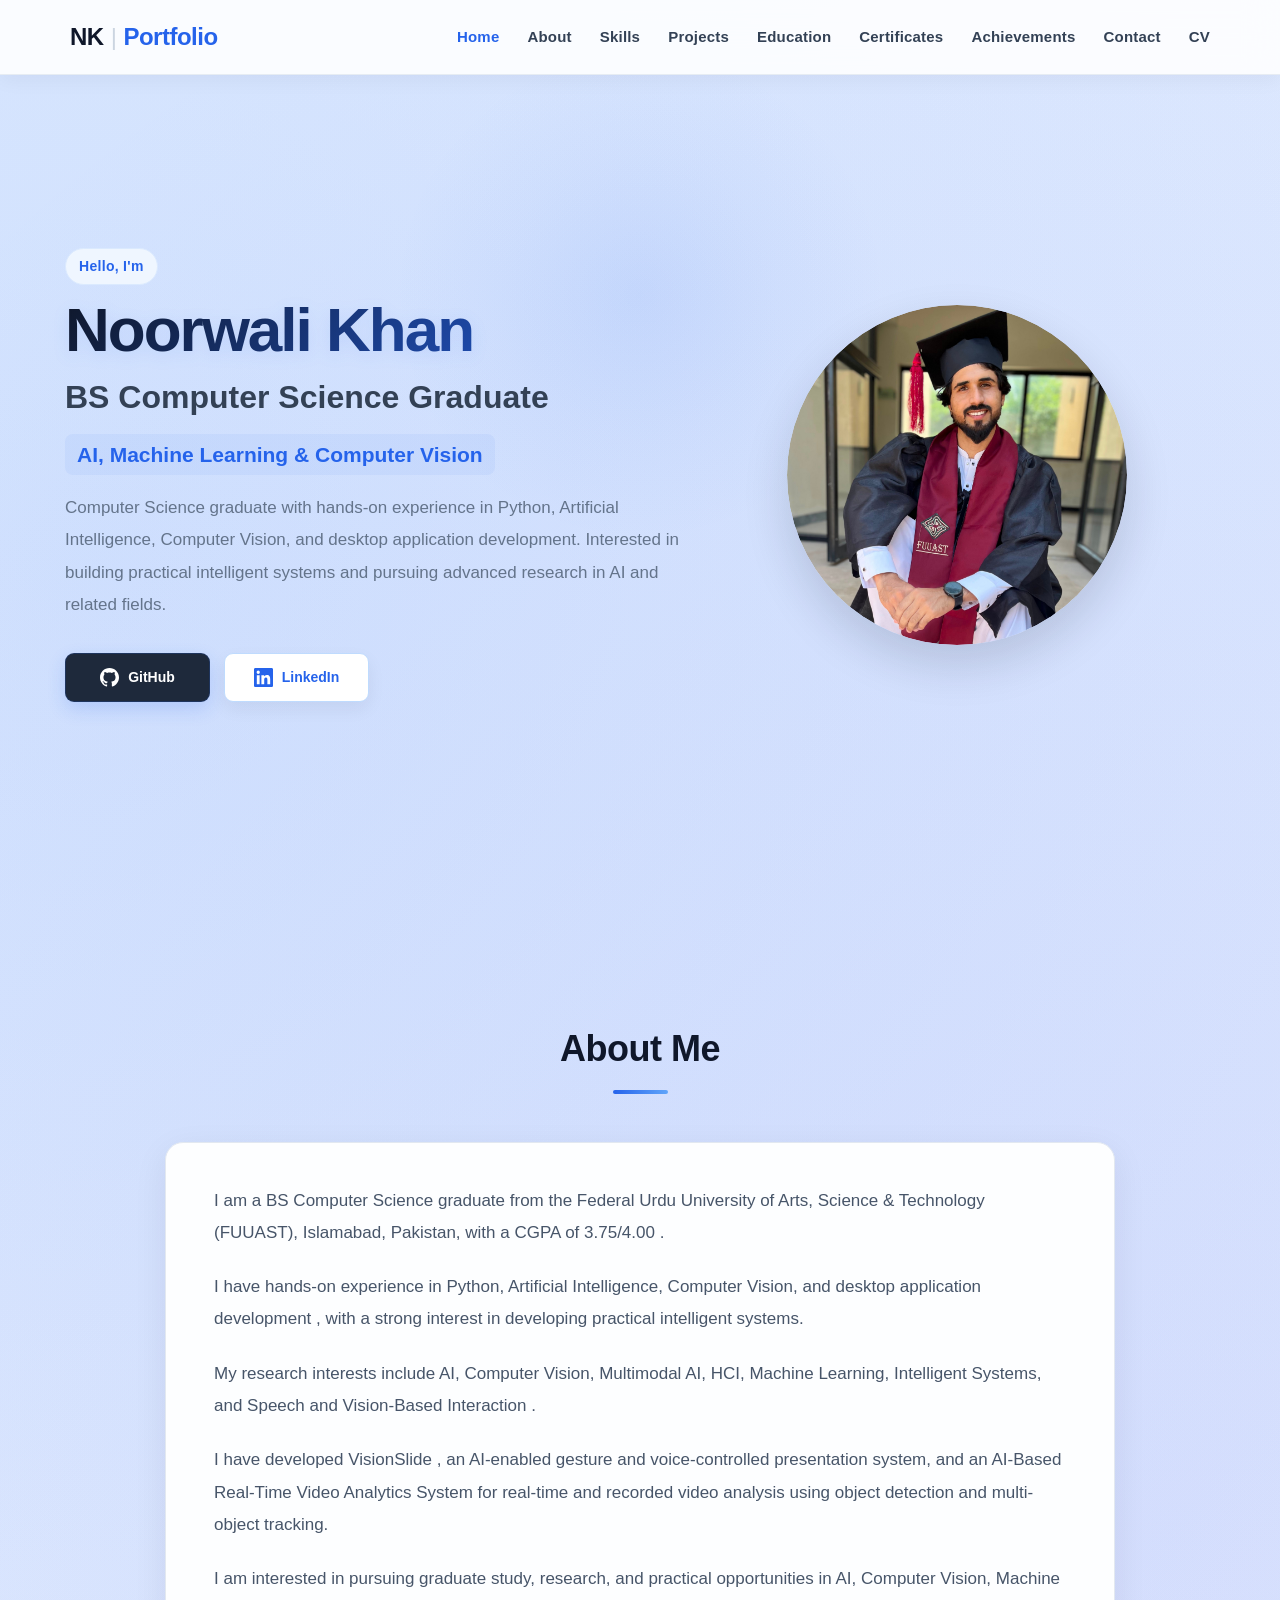
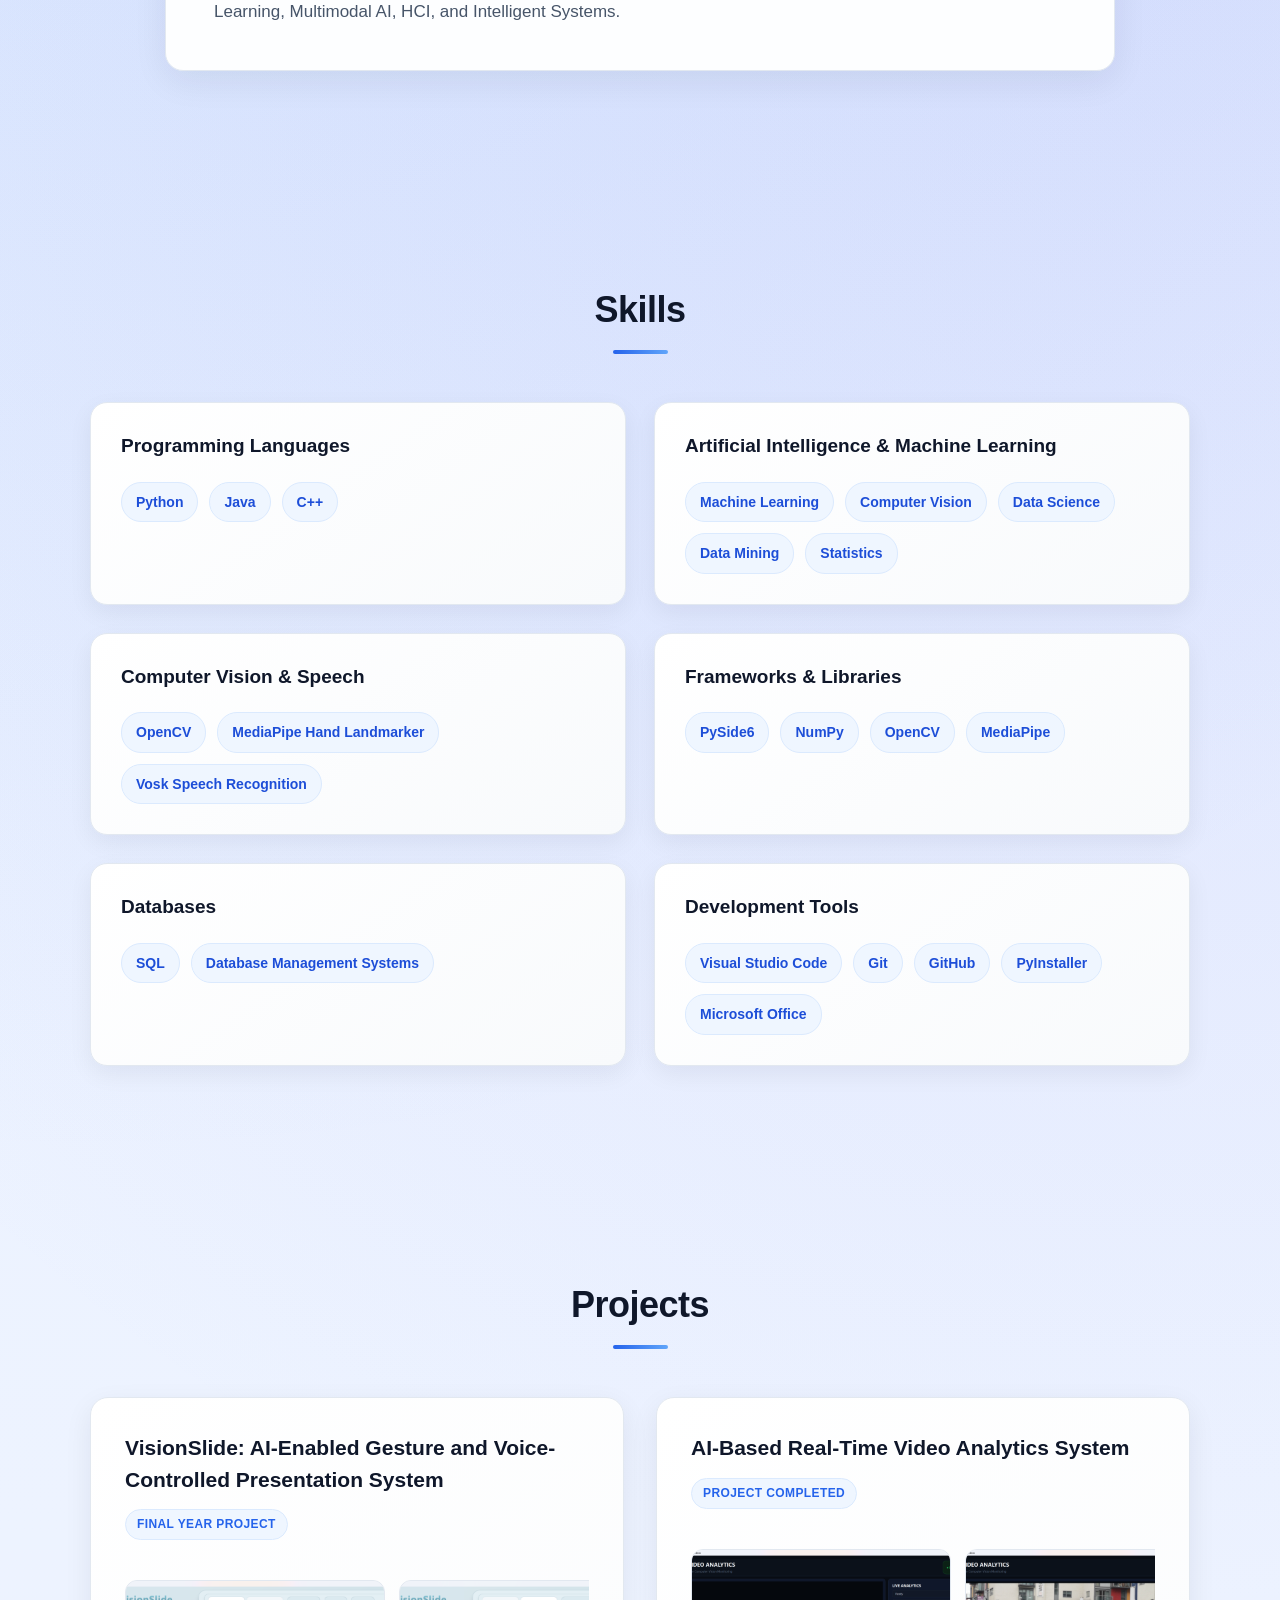
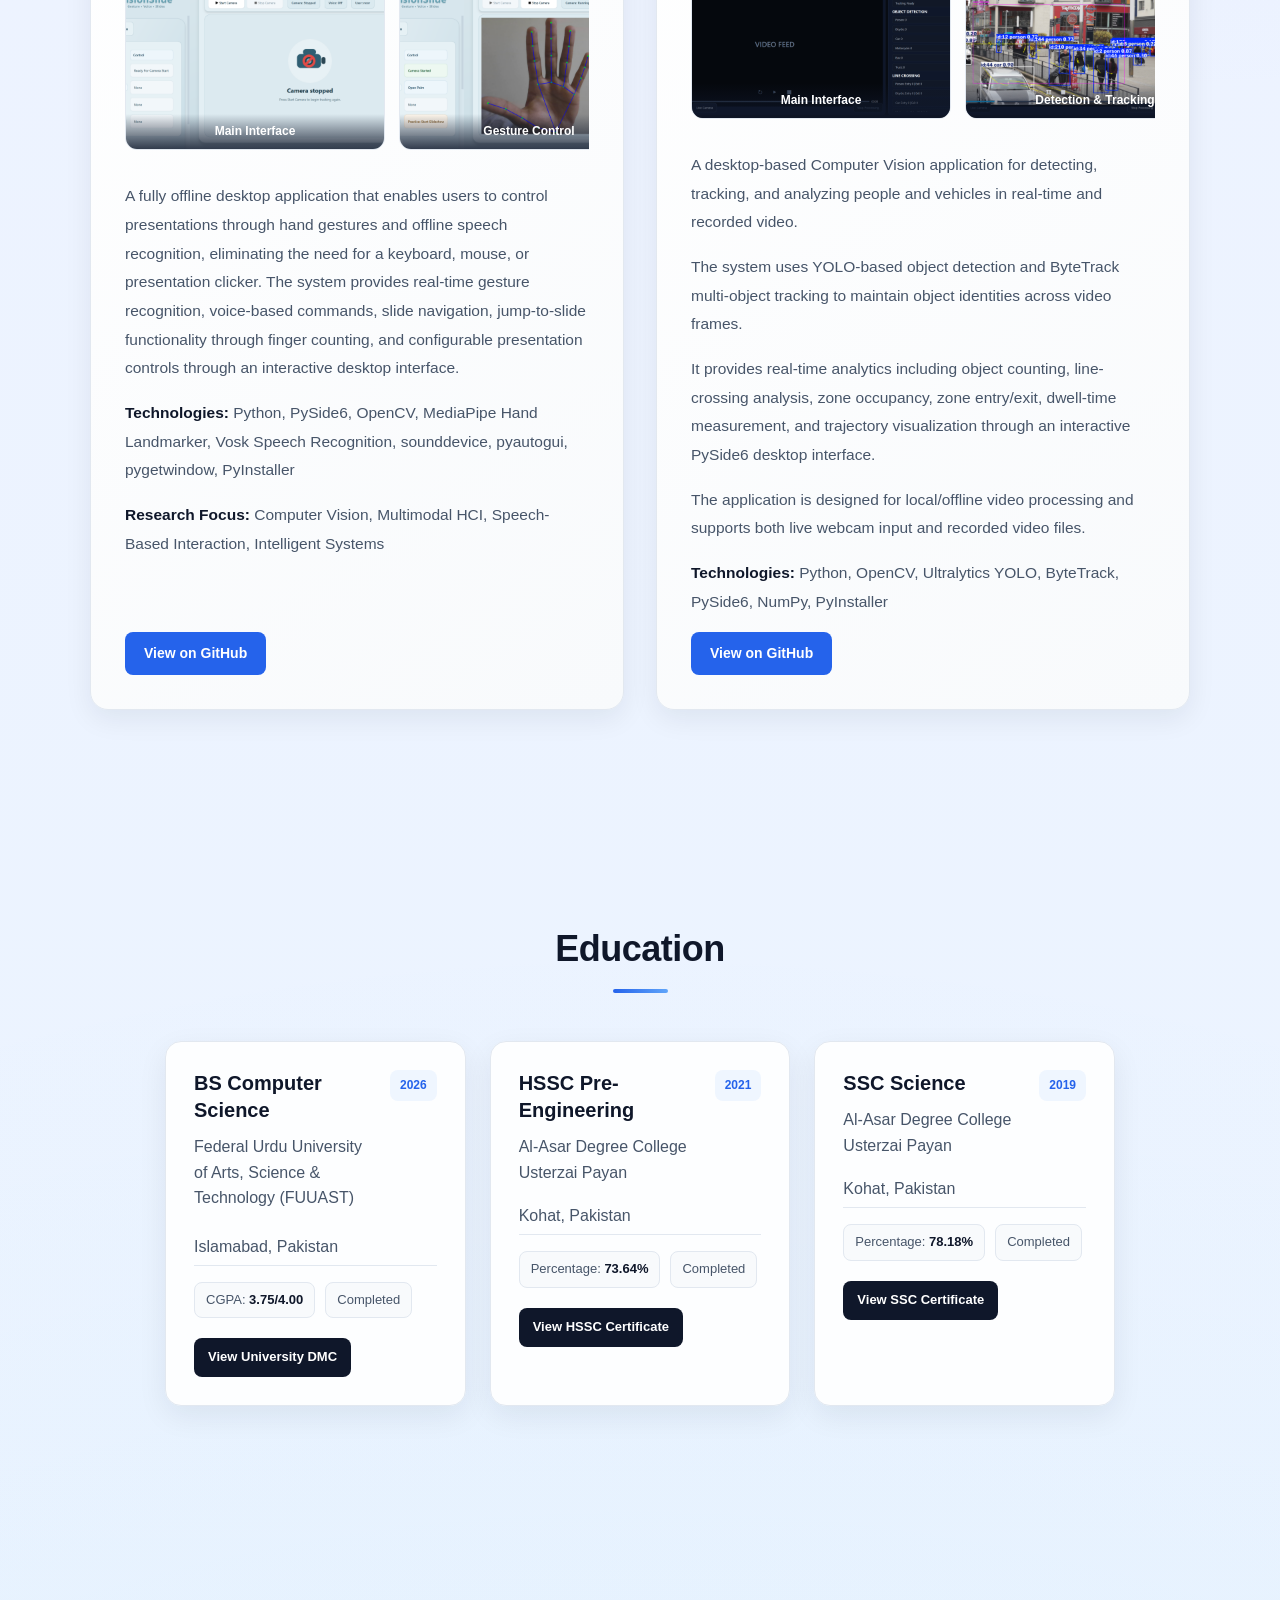
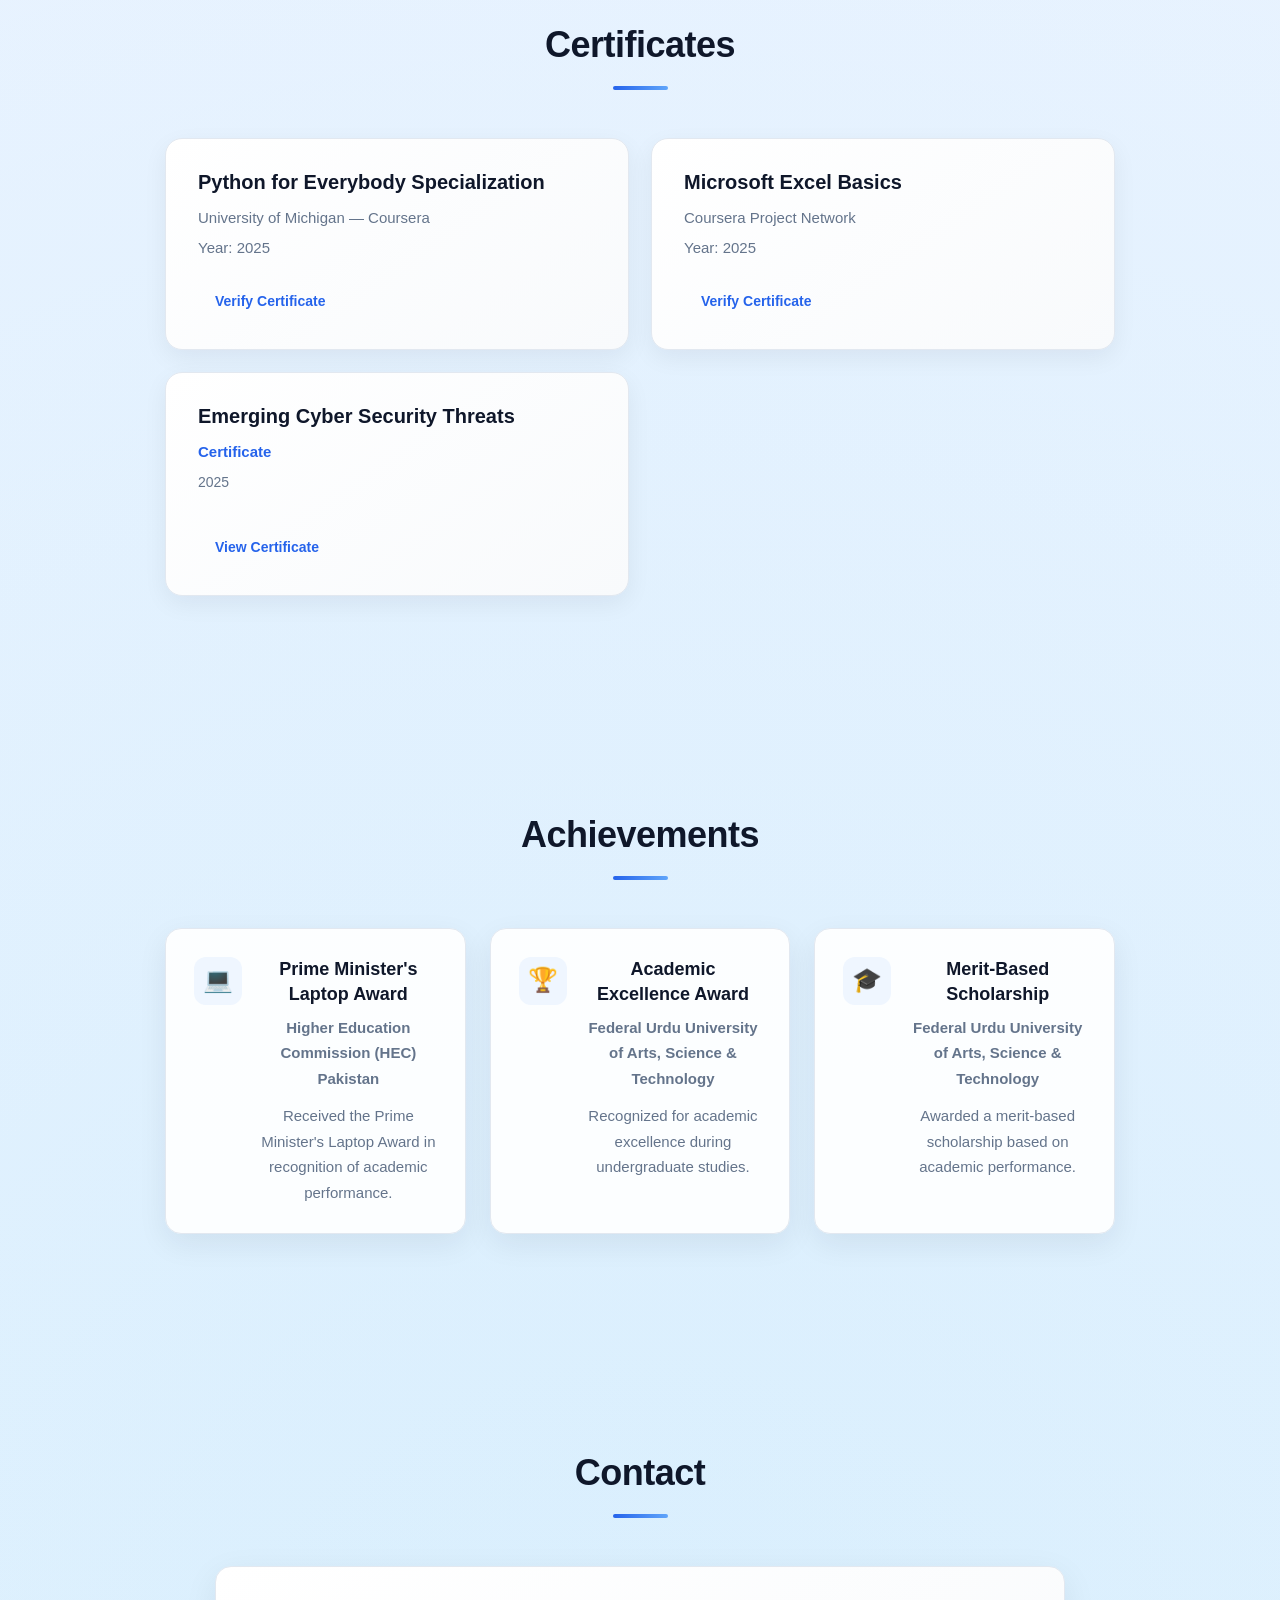
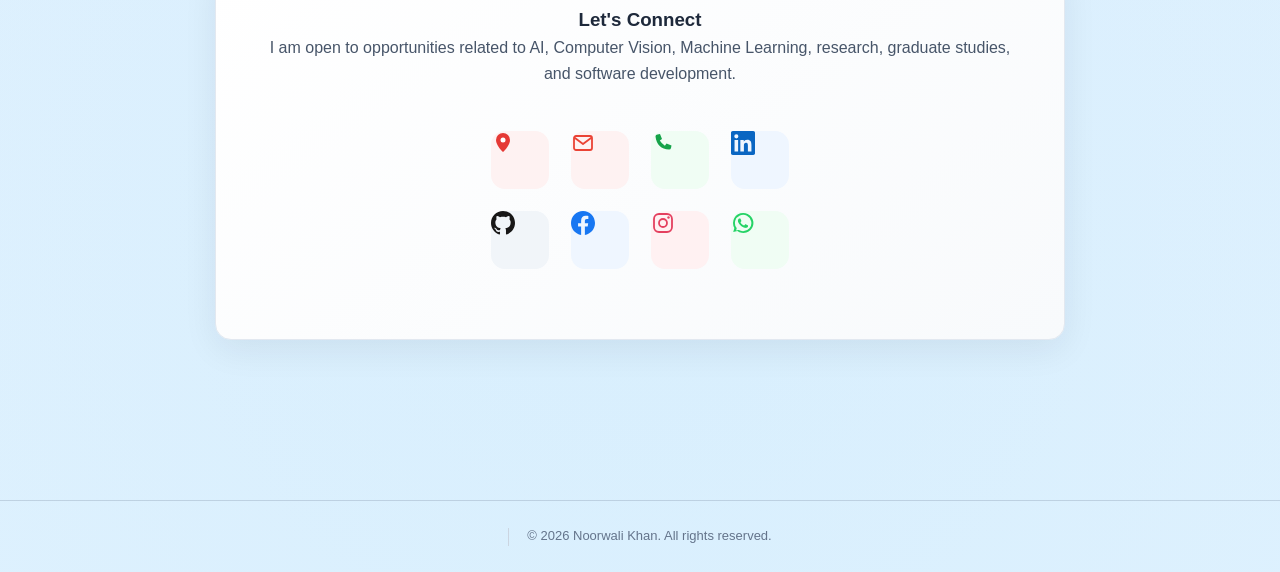
==== index.html @ 2b3cf096 "Initial portfolio website" ====
<!doctype html>

<html lang="en">

<head>

    <meta charset="UTF-8">


    <meta
        name="viewport"
        content="width=device-width, initial-scale=1.0"
    >


    <meta
        name="description"
        content="Noorwali Khan — BS Computer Science graduate specializing in Artificial Intelligence, Machine Learning, Computer Vision, Multimodal AI, and Intelligent Systems."
    >


    <meta
        name="author"
        content="Noorwali Khan"
    >


    <meta
        name="keywords"
        content="Noorwali Khan, Computer Science, Artificial Intelligence, Machine Learning, Computer Vision, Multimodal AI, Python, OpenCV, AI Portfolio"
    >


    <meta
        name="robots"
        content="index, follow"
    >


    <meta
        property="og:title"
        content="Noorwali Khan | AI, Machine Learning & Computer Vision"
    >


    <meta
        property="og:description"
        content="Personal portfolio of Noorwali Khan, BS Computer Science graduate specializing in AI, Machine Learning, Computer Vision, Multimodal AI, and Intelligent Systems."
    >


    <meta
        property="og:type"
        content="website"
    >


    <meta
        property="og:url"
        content="https://noor72353.github.io/portfolio/"
    >


    <meta
        property="og:site_name"
        content="Noorwali Khan Portfolio"
    >

    <meta
    property="og:image"
    content="https://noor72353.github.io/portfolio/assets/images/social-preview.png"
>

<meta
    property="og:image:width"
    content="1200"
>

<meta
    property="og:image:height"
    content="630"
>

<meta
    property="og:image:alt"
    content="Noorwali Khan — AI, Machine Learning & Computer Vision"
>

        <meta
        name="twitter:card"
        content="summary"
    >

    <meta
        name="twitter:title"
        content="Noorwali Khan | AI, Machine Learning & Computer Vision"
    >

    <meta
        name="twitter:description"
        content="Personal portfolio of Noorwali Khan, BS Computer Science graduate specializing in AI, Machine Learning, Computer Vision, Multimodal AI, and Intelligent Systems."
    >


        <title>
        NK | Portfolio
</title>


<link
    rel="icon"
    type="image/png"
    href="http://127.0.0.1:5500/assets/images/favicon.png"
>


    <link
        rel="stylesheet"
        href="style.css"
    >

</head>


<body>


    <!-- =====================================================
         LOADING SCREEN
         ===================================================== -->

    <div
        id="pageLoader"
        class="page-loader"
    >

        <div class="loader-content">

            <div class="loader-spinner"></div>

            <p>
                Loading Portfolio...
            </p>

        </div>

    </div>



    <!-- =====================================================
         HEADER / NAVIGATION
         ===================================================== -->

    <header>

        <nav>


           <a href="#home" class="logo">
    <span class="logo-initials">NK</span>
    <span class="logo-divider">|</span>
    <span class="logo-label">Portfolio</span>
</a>


            <button
                class="menu-toggle"
                aria-label="Open navigation menu"
                aria-expanded="false"
            >
                ☰
            </button>


            <ul class="nav-links">


                <li>

                    <a href="#home">
                        Home
                    </a>

                </li>


                <li>

                    <a href="#about">
                        About
                    </a>

                </li>


                <li>

                    <a href="#skills">
                        Skills
                    </a>

                </li>


                <li>

                    <a href="#projects">
                        Projects
                    </a>

                </li>


                <li>

                    <a href="#education">
                        Education
                    </a>

                </li>


                <li>

                    <a href="#certificates">
                        Certificates
                    </a>

                </li>


                <li>

                    <a href="#achievements">
                        Achievements
                    </a>

                </li>


                <li>

                    <a href="#contact">
                        Contact
                    </a>

                </li>


                <li>

                    <a
                        href="assets/documents/Noorwali_Khan_CV.pdf"
                        target="_blank"
                        rel="noopener noreferrer"
                    >
                        CV
                    </a>

                </li>


            </ul>


        </nav>

    </header>



    <!-- =====================================================
         MAIN CONTENT
         ===================================================== -->

    <main>


        <!-- =================================================
             HOME / HERO SECTION
             ================================================= -->

        <section id="home">


            <div class="hero-content">


                <div class="hero-text">


                    <p class="hero-greeting">
                        Hello, I'm
                    </p>


                    <h1>
                        Noorwali Khan
                    </h1>


                    <h2>
                        BS Computer Science Graduate
                    </h2>


                    <p class="hero-focus">
                        AI, Machine Learning & Computer Vision
                    </p>


                    <p class="hero-description">
                        Computer Science graduate with hands-on experience
                        in Python, Artificial Intelligence, Computer Vision,
                        and desktop application development. Interested in
                        building practical intelligent systems and pursuing
                        advanced research in AI and related fields.
                    </p>


                    <div class="home-buttons">


                        <!-- GitHub -->

                        <a
                            href="https://github.com/Noor72353"
                            target="_blank"
                            rel="noopener noreferrer"
                            class="social-button github-button"
                            aria-label="Visit Noorwali Khan's GitHub profile"
                        >

                            <svg
                                viewBox="0 0 24 24"
                                aria-hidden="true"
                            >

                                <path
                                    fill="currentColor"
                                    d="M12 0C5.37 0 0 5.37 0 12c0 5.3
                                    3.438 9.8 8.205 11.385.6.113.82-.258.82-.577
                                    0-.285-.01-1.04-.015-2.04-3.338.724-4.042-1.61
                                    -4.042-1.61-.546-1.387-1.333-1.756-1.333-1.756
                                    -1.089-.745.084-.73.084-.73 1.205.085
                                    1.84 1.237 1.84 1.237 1.07 1.835 2.807
                                    1.305 3.492.998.108-.776.418-1.305.762-1.605
                                    -2.665-.3-5.466-1.332-5.466-5.93
                                    0-1.31.465-2.38 1.235-3.22-.125-.303-.535-1.523
                                    .117-3.176 0 0 1.008-.322 3.3 1.23
                                    .957-.266 1.983-.399 3.003-.404
                                    1.02.005 2.046.138 3.003.404
                                    2.292-1.552 3.297-1.23 3.297-1.23
                                    .653 1.653.243 2.873.12 3.176
                                    .77.84 1.233 1.91 1.233 3.22
                                    0 4.61-2.807 5.625-5.48 5.92
                                    .43.372.823 1.102.823 2.222
                                    0 1.606-.015 2.898-.015 3.293
                                    0 .322.216.696.825.576
                                    C20.565 21.796 24 17.297 24 12
                                    24 5.37 18.63 0 12 0z"
                                />

                            </svg>


                            GitHub

                        </a>



                        <!-- LinkedIn -->

                        <a
                            href="https://linkedin.com/in/noorwali-khan-b03116218"
                            target="_blank"
                            rel="noopener noreferrer"
                            class="social-button linkedin-button"
                            aria-label="Visit Noorwali Khan's LinkedIn profile"
                        >

                            <svg
                                viewBox="0 0 24 24"
                                aria-hidden="true"
                            >

                                <path
                                    fill="currentColor"
                                    d="M20.447 20.452h-3.554v-5.569
                                    c0-1.328-.027-3.037-1.852-3.037
                                    -1.853 0-2.136 1.445-2.136 2.939v5.667
                                    H9.351V9h3.414v1.561h.046
                                    c.477-.9 1.637-1.85 3.37-1.85
                                    3.601 0 4.267 2.37 4.267 5.455v6.286z
                                    M5.337 7.433a2.062 2.062 0 1 1
                                    0-4.125 2.062 2.062 0 0 1 0 4.125z
                                    M7.119 20.452H3.554V9h3.565v11.452z
                                    M22.225 0H1.771C.792 0 0 .774 0 1.729v20.542
                                    C0 23.227.792 24 1.771 24h20.451
                                    C23.2 24 24 23.227 24 22.271V1.729
                                    C24 .774 23.2 0 22.225 0z"
                                />

                            </svg>


                            LinkedIn

                        </a>


                    </div>


                </div>



                <!-- Profile Image -->

                <div class="hero-image">


                    <div class="profile-image-wrapper">


                        <img
                            src="assets/images/profile.jpg"
                            alt="Noorwali Khan"
                        >


                    </div>


                </div>


            </div>


        </section>



        <!-- =================================================
             ABOUT SECTION
             ================================================= -->

        <section id="about">


            <h2>
                About Me
            </h2>


            <div class="about-content">


                <p>
                    I am a
                    <strong>
                        BS Computer Science graduate
                    </strong>
                    from the Federal Urdu University of Arts, Science &
                    Technology (FUUAST), Islamabad, Pakistan, with a CGPA of
                    <strong>
                        3.75/4.00
                    </strong>.
                </p>


                <p>
                    I have hands-on experience in
                    <strong>
                        Python, Artificial Intelligence, Computer Vision,
                        and desktop application development
                    </strong>,
                    with a strong interest in developing practical
                    intelligent systems.
                </p>


                <p>
                    My research interests include
                    <strong>
                        AI, Computer Vision, Multimodal AI, HCI,
                        Machine Learning, Intelligent Systems, and
                        Speech and Vision-Based Interaction
                    </strong>.
                </p>


                <p>
                    I have developed
                    <strong>
                        VisionSlide
                    </strong>,
                    an AI-enabled gesture and voice-controlled presentation
                    system, and an
                    <strong>
                        AI-Based Real-Time Video Analytics System
                    </strong>
                    for real-time and recorded video analysis using object
                    detection and multi-object tracking.
                </p>


                <p>
                    I am interested in pursuing
                    <strong>
                        graduate study, research, and practical opportunities
                    </strong>
                    in AI, Computer Vision, Machine Learning, Multimodal AI,
                    HCI, and Intelligent Systems.
                </p>


            </div>


        </section>



        <!-- =================================================
             SKILLS SECTION
             ================================================= -->

        <section id="skills">


            <h2>
                Skills
            </h2>


            <div class="skills-container">


                <!-- Programming -->

                <div class="skill-category">


                    <h3>
                        Programming Languages
                    </h3>


                    <div class="skill-list">

                        <span>
                            Python
                        </span>

                        <span>
                            Java
                        </span>

                        <span>
                            C++
                        </span>

                    </div>


                </div>



                <!-- AI / ML -->

                <div class="skill-category">


                    <h3>
                        Artificial Intelligence & Machine Learning
                    </h3>


                    <div class="skill-list">

                        <span>
                            Machine Learning
                        </span>

                        <span>
                            Computer Vision
                        </span>

                        <span>
                            Data Science
                        </span>

                        <span>
                            Data Mining
                        </span>

                        <span>
                            Statistics
                        </span>

                    </div>


                </div>



                <!-- Computer Vision / Speech -->

                <div class="skill-category">


                    <h3>
                        Computer Vision & Speech
                    </h3>


                    <div class="skill-list">

                        <span>
                            OpenCV
                        </span>

                        <span>
                            MediaPipe Hand Landmarker
                        </span>

                        <span>
                            Vosk Speech Recognition
                        </span>

                    </div>


                </div>



                <!-- Frameworks -->

                <div class="skill-category">


                    <h3>
                        Frameworks & Libraries
                    </h3>


                    <div class="skill-list">

                        <span>
                            PySide6
                        </span>

                        <span>
                            NumPy
                        </span>

                        <span>
                            OpenCV
                        </span>

                        <span>
                            MediaPipe
                        </span>

                    </div>


                </div>



                <!-- Databases -->

                <div class="skill-category">


                    <h3>
                        Databases
                    </h3>


                    <div class="skill-list">

                        <span>
                            SQL
                        </span>

                        <span>
                            Database Management Systems
                        </span>

                    </div>


                </div>



                <!-- Development Tools -->

                <div class="skill-category">


                    <h3>
                        Development Tools
                    </h3>


                    <div class="skill-list">

                        <span>
                            Visual Studio Code
                        </span>

                        <span>
                            Git
                        </span>

                        <span>
                            GitHub
                        </span>

                        <span>
                            PyInstaller
                        </span>

                        <span>
                            Microsoft Office
                        </span>

                    </div>


                </div>


            </div>


        </section>



        <!-- =================================================
             PROJECTS SECTION
             ================================================= -->

        <section id="projects">


            <h2>
                Projects
            </h2>


            <div class="projects-container">


                <!-- =================================================
                     VISIONSLIDE
                     ================================================= -->

                <div class="project-card">


                    <h3>
                        VisionSlide: AI-Enabled Gesture and
                        Voice-Controlled Presentation System
                    </h3>


                    <p class="project-type">
                        Final Year Project
                    </p>


                    <!-- Project Gallery -->

                    <div class="project-gallery">


                        <a
                            href="assets/images/visionslide-01-main-ui.png"
                            target="_blank"
                            rel="noopener noreferrer"
                            class="project-image"
                        >

                            <img
                                src="assets/images/visionslide-01-main-ui.png"
                                alt="VisionSlide main application interface"
                                loading="lazy"
                            >

                            <span>
                                Main Interface
                            </span>

                        </a>


                        <a
                            href="assets/images/visionslide-02-gesture-control.png"
                            target="_blank"
                            rel="noopener noreferrer"
                            class="project-image"
                        >

                            <img
                                src="assets/images/visionslide-02-gesture-control.png"
                                alt="VisionSlide gesture control"
                                loading="lazy"
                            >

                            <span>
                                Gesture Control
                            </span>

                        </a>


                        <a
                            href="assets/images/visionslide-03-voice-control.png"
                            target="_blank"
                            rel="noopener noreferrer"
                            class="project-image"
                        >

                            <img
                                src="assets/images/visionslide-03-voice-control.png"
                                alt="VisionSlide voice control"
                                loading="lazy"
                            >

                            <span>
                                Voice Control
                            </span>

                        </a>


                        <a
                            href="assets/images/visionslide-04-slide-control.png"
                            target="_blank"
                            rel="noopener noreferrer"
                            class="project-image"
                        >

                            <img
                                src="assets/images/visionslide-04-slide-control.png"
                                alt="VisionSlide slide control"
                                loading="lazy"
                            >

                            <span>
                                Slide Control
                            </span>

                        </a>


                        <a
                            href="assets/images/visionslide-05-settings.png"
                            target="_blank"
                            rel="noopener noreferrer"
                            class="project-image"
                        >

                            <img
                                src="assets/images/visionslide-05-settings.png"
                                alt="VisionSlide settings interface"
                                loading="lazy"
                            >

                            <span>
                                Settings
                            </span>

                        </a>


                    </div>


                    <p>
                         A fully offline desktop application that enables users to control
    presentations through hand gestures and offline speech recognition,
    eliminating the need for a keyboard, mouse, or presentation clicker.
    The system provides real-time gesture recognition, voice-based commands,
    slide navigation, jump-to-slide functionality through finger counting,
    and configurable presentation controls through an interactive desktop
    interface.
                    </p>


                    <p>
                        <strong>
                            Technologies:
                        </strong>
                        Python, PySide6, OpenCV, MediaPipe Hand Landmarker,
                        Vosk Speech Recognition, sounddevice, pyautogui,
                        pygetwindow, PyInstaller
                    </p>


                    <p>
                        <strong>
                            Research Focus:
                        </strong>
                        Computer Vision, Multimodal HCI,
                        Speech-Based Interaction, Intelligent Systems
                    </p>


                    <a
                        href="https://github.com/Noor72353/VisionSlide"
                        target="_blank"
                        rel="noopener noreferrer"
                    >
                        View on GitHub
                    </a>


                </div>



                <!-- =================================================
                     AI VIDEO ANALYTICS
                     ================================================= -->

                <div class="project-card">


                    <h3>
                        AI-Based Real-Time Video Analytics System
                    </h3>


                    <p class="project-type">
                        Project Completed
                    </p>


                    <!-- Project Gallery -->

                    <div class="project-gallery">


                        <a
                            href="assets/images/video-analytics-01-main-ui.png"
                            target="_blank"
                            rel="noopener noreferrer"
                            class="project-image"
                        >

                            <img
                                src="assets/images/video-analytics-01-main-ui.png"
                                alt="AI Video Analytics main application interface"
                                loading="lazy"
                            >

                            <span>
                                Main Interface
                            </span>

                        </a>


                        <a
                            href="assets/images/video-analytics-02-detection-tracking.png"
                            target="_blank"
                            rel="noopener noreferrer"
                            class="project-image"
                        >

                            <img
                                src="assets/images/video-analytics-02-detection-tracking.png"
                                alt="AI Video Analytics object detection and tracking"
                                loading="lazy"
                            >

                            <span>
                                Detection & Tracking
                            </span>

                        </a>


                        <a
                            href="assets/images/video-analytics-03-line-crossing.png"
                            target="_blank"
                            rel="noopener noreferrer"
                            class="project-image"
                        >

                            <img
                                src="assets/images/video-analytics-03-line-crossing.png"
                                alt="AI Video Analytics line crossing analysis"
                                loading="lazy"
                            >

                            <span>
                                Line Crossing
                            </span>

                        </a>


                        <a
                            href="assets/images/video-analytics-04-zone-analytics.png"
                            target="_blank"
                            rel="noopener noreferrer"
                            class="project-image"
                        >

                            <img
                                src="assets/images/video-analytics-04-zone-analytics.png"
                                alt="AI Video Analytics zone analytics"
                                loading="lazy"
                            >

                            <span>
                                Zone Analytics
                            </span>

                        </a>


                        <a
                            href="assets/images/video-analytics-05-trajectory.png"
                            target="_blank"
                            rel="noopener noreferrer"
                            class="project-image"
                        >

                            <img
                                src="assets/images/video-analytics-05-trajectory.png"
                                alt="AI Video Analytics trajectory visualization"
                                loading="lazy"
                            >

                            <span>
                                Trajectory
                            </span>

                        </a>


                    </div>


                    <p>
                        A desktop-based Computer Vision application for
                        detecting, tracking, and analyzing people and
                        vehicles in real-time and recorded video.
                    </p>


                    <p>
                        The system uses YOLO-based object detection and
                        ByteTrack multi-object tracking to maintain object
                        identities across video frames.
                    </p>


                    <p>
                        It provides real-time analytics including object
                        counting, line-crossing analysis, zone occupancy,
                        zone entry/exit, dwell-time measurement, and
                        trajectory visualization through an interactive
                        PySide6 desktop interface.
                    </p>


                    <p>
                        The application is designed for local/offline
                        video processing and supports both live webcam
                        input and recorded video files.
                    </p>


                    <p>
                        <strong>
                            Technologies:
                        </strong>
                        Python, OpenCV, Ultralytics YOLO, ByteTrack,
                        PySide6, NumPy, PyInstaller
                    </p>


                    <a
                        href="https://github.com/Noor72353/ai-video-analytics"
                        target="_blank"
                        rel="noopener noreferrer"
                    >
                        View on GitHub
                    </a>


                </div>


            </div>


        </section>



        <!-- =================================================
             EDUCATION SECTION
             ================================================= -->

<section id="education">

    <h2>
        Education
    </h2>


    <div class="education-container">


        <!-- BS COMPUTER SCIENCE -->

        <div class="education-item">

            <div class="education-header">

                <div>

                    <h3>
                        BS Computer Science
                    </h3>

                    <p class="education-institution">
                        Federal Urdu University of Arts,
                        Science & Technology (FUUAST)
                    </p>

                </div>


                <span class="education-year">
                    2026
                </span>

            </div>


            <p class="education-location">
                Islamabad, Pakistan
            </p>


            <div class="education-details">

                <span>
                    CGPA:
                    <strong>
                        3.75/4.00
                    </strong>
                </span>

                <span>
                    Completed
                </span>

            </div>


            <div class="education-document">

                <a
                    href="assets/documents/University_DMC.pdf"
                    target="_blank"
                    rel="noopener noreferrer"
                >
                    View University DMC
                </a>

            </div>

        </div>



        <!-- HSSC -->

        <div class="education-item">

            <div class="education-header">

                <div>

                    <h3>
                        HSSC Pre-Engineering
                    </h3>

                    <p class="education-institution">
    Al-Asar Degree College Usterzai Payan
</p>

<p class="education-location">
    Kohat, Pakistan
</p>

                </div>


                <span class="education-year">
                    2021
                </span>

            </div>


            <div class="education-details">

                <span>
                    Percentage:
                    <strong>
                        73.64%
                    </strong>
                </span>

                <span>
                    Completed
                </span>

            </div>


            <div class="education-document">

                <a
                    href="assets/documents/HSSC_Certificate.pdf"
                    target="_blank"
                    rel="noopener noreferrer"
                >
                    View HSSC Certificate
                </a>

            </div>

        </div>



        <!-- SSC -->

        <div class="education-item">

            <div class="education-header">

                <div>

                    <h3>

                        SSC Science
                    </h3>

                   <p class="education-institution">
    Al-Asar Degree College Usterzai Payan
</p>

<p class="education-location">
    Kohat, Pakistan
</p>

                </div>


                <span class="education-year">
                    2019
                </span>

            </div>


            <div class="education-details">

                <span>
                    Percentage:
                    <strong>
                        78.18%
                    </strong>
                </span>

                <span>
                    Completed
                </span>

            </div>


            <div class="education-document">

                <a
                    href="assets/documents/SSC_Certificate.pdf"
                    target="_blank"
                    rel="noopener noreferrer"
                >
                    View SSC Certificate
                </a>

            </div>

        </div>


    </div>

</section>

        <!-- =================================================
             CERTIFICATES SECTION
             ================================================= -->

        <section id="certificates">


            <h2>
                Certificates
            </h2>


            <div class="certificates-container">


                <!-- Python Certificate -->

                <div class="certificate-card">


                    <h3>
                        Python for Everybody Specialization
                    </h3>


                    <p>
                        University of Michigan — Coursera
                    </p>


                    <p>
                        Year: 2025
                    </p>


                    <a
                        href="https://coursera.org/verify/specialization/UUXT0E7ESRXZ"
                        target="_blank"
                        rel="noopener noreferrer"
                    >
                        Verify Certificate
                    </a>


                </div>



                <!-- Excel Certificate -->

                <div class="certificate-card">


                    <h3>
                        Microsoft Excel Basics
                    </h3>


                    <p>
                        Coursera Project Network
                    </p>


                    <p>
                        Year: 2025
                    </p>


                    <a
                        href="https://coursera.org/verify/F804HCVPJEJD"
                        target="_blank"
                        rel="noopener noreferrer"
                    >
                        Verify Certificate
                    </a>


                </div>



                <!-- Emerging Cyber Security Threats -->

                <div class="certificate-card">


                    <h3>
                        Emerging Cyber Security Threats
                    </h3>


                    <p class="certificate-provider">
                        Certificate
                    </p>


                    <p class="certificate-year">
                        2025
                    </p>


                    <a
                        href="assets/certificates/Emerging cyber security threates.pdf"
                        target="_blank"
                        rel="noopener noreferrer"
                    >
                        View Certificate
                    </a>


                </div>


            </div>


        </section>



       <!-- =================================================
     ACHIEVEMENTS SECTION
     ================================================= -->

<section id="achievements">

    <h2>
        Achievements
    </h2>


    <div class="achievements-container">


        <!-- PRIME MINISTER'S LAPTOP AWARD -->

        <div class="achievement-card">

            <div class="achievement-icon">
                💻
            </div>


            <div class="achievement-content">

                <h3>
                    Prime Minister's Laptop Award
                </h3>


                <p class="achievement-organization">
                    Higher Education Commission (HEC) Pakistan
                </p>


                <p class="achievement-description">
                    Received the Prime Minister's Laptop Award
                    in recognition of academic performance.
                </p>

            </div>

        </div>



        <!-- ACADEMIC EXCELLENCE AWARD -->

        <div class="achievement-card">

            <div class="achievement-icon">
                🏆
            </div>


            <div class="achievement-content">

                <h3>
                    Academic Excellence Award
                </h3>


                <p class="achievement-organization">
                    Federal Urdu University of Arts,
                    Science & Technology
                </p>


                <p class="achievement-description">
                    Recognized for academic excellence during
                    undergraduate studies.
                </p>

            </div>

        </div>



        <!-- MERIT-BASED SCHOLARSHIP -->

        <div class="achievement-card">

            <div class="achievement-icon">
                🎓
            </div>


            <div class="achievement-content">

                <h3>
                    Merit-Based Scholarship
                </h3>


                <p class="achievement-organization">
                    Federal Urdu University of Arts,
                    Science & Technology
                </p>


                <p class="achievement-description">
                    Awarded a merit-based scholarship based on
                    academic performance.
                </p>

            </div>

        </div>


    </div>

</section>

<!-- =================================================
     CONTACT SECTION
     ================================================= -->

<section id="contact">

    <h2>
        Contact
    </h2>

    <div class="contact-content">

        <div class="contact-intro">

            <h3>
                Let's Connect
            </h3>

            <p>
                I am open to opportunities related to AI,
                Computer Vision, Machine Learning, research,
                graduate studies, and software development.
            </p>

        </div>

        <div class="contact-details">

            <!-- LOCATION -->
            <a
                href="https://www.google.com/maps/search/?api=1&query=Rawalpindi%2C%20Pakistan"
                target="_blank"
                rel="noopener noreferrer"
                class="contact-icon-link"
                aria-label="View location in Google Maps"
                title="Location"
            >

                <div class="contact-icon location-icon">

                    <svg
                        viewBox="0 0 24 24"
                        aria-hidden="true"
                    >

                        <path
                            fill="currentColor"
                            d="M12 21s7-6.2 7-12a7 7 0 1 0-14 0c0 5.8 7 12 7 12Z"
                        />

                        <circle
                            cx="12"
                            cy="9"
                            r="2.5"
                            fill="#ffffff"
                        />

                    </svg>

                </div>

            </a>


            <!-- EMAIL -->
            <a
                href="mailto:noor.wali.khan.1214@gmail.com"
                class="contact-icon-link"
                aria-label="Send an email"
                title="Email"
            >

                <div class="contact-icon email-icon">

                    <svg
                        viewBox="0 0 24 24"
                        aria-hidden="true"
                    >

                        <rect
                            x="3"
                            y="5"
                            width="18"
                            height="14"
                            rx="2"
                            fill="none"
                            stroke="currentColor"
                            stroke-width="1.8"
                        />

                        <path
                            d="M4 7l8 6 8-6"
                            fill="none"
                            stroke="currentColor"
                            stroke-width="1.8"
                            stroke-linecap="round"
                            stroke-linejoin="round"
                        />

                    </svg>

                </div>

            </a>


            <!-- PHONE -->
            <a
                href="tel:+923081039638"
                class="contact-icon-link"
                aria-label="Call phone number"
                title="Phone"
            >

                <div class="contact-icon phone-icon">

                    <svg
                        viewBox="0 0 24 24"
                        aria-hidden="true"
                    >

                        <path
                            fill="currentColor"
                            d="M6.5 3.5 9 3l2 5-2.2 1.6a14 14 0 0 0 5.1 5.1l1.6-2.2 5 2-.5 2.5a2 2 0 0 1-2 1.5C10.3 18.5 5.5 13.7 4.5 5.5a2 2 0 0 1 2-2Z"
                        />

                    </svg>

                </div>

            </a>


            <!-- LINKEDIN -->
            <a
                href="https://linkedin.com/in/noorwali-khan-b03116218"
                target="_blank"
                rel="noopener noreferrer"
                class="contact-icon-link"
                aria-label="Visit LinkedIn profile"
                title="LinkedIn"
            >

                <div class="contact-icon social-icon linkedin-icon">

                    <svg
                        viewBox="0 0 24 24"
                        aria-hidden="true"
                    >

                        <path
                            fill="currentColor"
                            d="M20.447 20.452h-3.554v-5.569
                            c0-1.328-.027-3.037-1.852-3.037
                            -1.853 0-2.136 1.445-2.136 2.939v5.667
                            H9.351V9h3.414v1.561h.046
                            c.477-.9 1.637-1.85 3.37-1.85
                            3.601 0 4.267 2.37 4.267 5.455v6.286z
                            M5.337 7.433a2.062 2.062 0 1 1
                            0-4.125 2.062 2.062 0 0 1 0 4.125z
                            M7.119 20.452H3.554V9h3.565v11.452z
                            M22.225 0H1.771C.792 0 0 .774 0 1.729v20.542
                            C0 23.227.792 24 1.771 24h20.451
                            C23.2 24 24 23.227 24 22.271V1.729
                            C24 .774 23.2 0 22.225 0z"
                        />

                    </svg>

                </div>

            </a>


            <!-- GITHUB -->
            <a
                href="https://github.com/Noor72353"
                target="_blank"
                rel="noopener noreferrer"
                class="contact-icon-link"
                aria-label="Visit GitHub profile"
                title="GitHub"
            >

                <div class="contact-icon social-icon github-icon">

                    <svg
                        viewBox="0 0 24 24"
                        aria-hidden="true"
                    >

                        <path
                            fill="currentColor"
                            d="M12 0C5.37 0 0 5.37 0 12c0 5.3
                            3.438 9.8 8.205 11.385.6.113.82-.258.82-.577
                            0-.285-.01-1.04-.015-2.04-3.338.724-4.042-1.61
                            -4.042-1.61-.546-1.387-1.333-1.756-1.333-1.756
                            -1.089-.745.084-.73.084-.73 1.205.085
                            1.84 1.237 1.84 1.237 1.07 1.835 2.807
                            1.305 3.492.998.108-.776.418-1.305.762-1.605
                            -2.665-.3-5.466-1.332-5.466-5.93
                            0-1.31.465-2.38 1.235-3.22-.125-.303-.535-1.523
                            .117-3.176 0 0 1.008-.322 3.3 1.23
                            .957-.266 1.983-.399 3.003-.404
                            1.02.005 2.046.138 3.003.404
                            2.292-1.552 3.297-1.23 3.297-1.23
                            .653 1.653.243 2.873.12 3.176
                            .77.84 1.233 1.91 1.233 3.22
                            0 4.61-2.807 5.625-5.48 5.92
                            .43.372.823 1.102.823 2.222
                            0 1.606-.015 2.898-.015 3.293
                            0 .322.216.696.825.576
                            C20.565 21.796 24 17.297 24 12
                            24 5.37 18.63 0 12 0z"
                        />

                    </svg>

                </div>

            </a>


            <!-- FACEBOOK -->
            <a
                href="https://www.facebook.com/share/1BD1SXWtfB/"
                target="_blank"
                rel="noopener noreferrer"
                class="contact-icon-link"
                aria-label="Visit Facebook profile"
                title="Facebook"
            >

                <div class="contact-icon social-icon facebook-icon">

                    <svg
                        viewBox="0 0 24 24"
                        aria-hidden="true"
                    >

                        <path
                            fill="currentColor"
                            d="M24 12.073C24 5.405 18.627 0 12 0
                            S0 5.405 0 12.073c0 6.019 4.388 11.009
                            10.125 11.927v-8.432H7.078v-3.422h3.047V9.532
                            c0-3.019 1.791-4.688 4.533-4.688
                            1.312 0 2.686.235 2.686.235v2.969h-1.514
                            c-1.491 0-1.956.93-1.956 1.887v2.211h3.328
                            l-.532 3.422h-2.796V24
                            C19.612 23.082 24 18.092 24 12.073z"
                        />

                    </svg>

                </div>

            </a>


           <!-- INSTAGRAM -->

<a
    href="https://www.instagram.com/noor.wali.khan.1214?stkn=aXAyb2I4ZWx2MTY5"
    target="_blank"
    rel="noopener noreferrer"
    class="contact-icon-link"
    aria-label="Visit Noorwali Khan's Instagram profile"
>

    <div class="contact-icon social-icon instagram-icon">

        <svg
            viewBox="0 0 24 24"
            aria-hidden="true"
        >

            <rect
                x="3"
                y="3"
                width="18"
                height="18"
                rx="5"
                fill="none"
                stroke="currentColor"
                stroke-width="1.8"
            />

            <circle
                cx="12"
                cy="12"
                r="4"
                fill="none"
                stroke="currentColor"
                stroke-width="1.8"
            />

            <circle
                cx="17.5"
                cy="6.5"
                r="1.2"
                fill="currentColor"
            />

        </svg>

    </div>

</a>


           <!-- WHATSAPP -->

<a
    href="https://wa.me/923081039638"
    target="_blank"
    rel="noopener noreferrer"
    class="contact-icon-link"
    aria-label="Contact Noorwali Khan on WhatsApp"
>

    <div class="contact-icon social-icon whatsapp-icon">

        <svg
            viewBox="0 0 24 24"
            aria-hidden="true"
        >

            <path
                fill="currentColor"
                d="M12 2a10 10 0 0 0-8.66 15l-1.1 4.02
                4.12-1.08A10 10 0 1 0 12 2zm0 18.2
                a8.2 8.2 0 0 1-4.18-1.14l-.3-.18-2.45.64
                .65-2.39-.2-.31A8.2 8.2 0 1 1 12 20.2zm4.5-6.15
                c-.25-.13-1.47-.73-1.7-.81-.23-.08-.4-.13-.57.13
                -.17.25-.65.81-.8.98-.15.17-.3.19-.55.06
                -.25-.13-1.03-.38-1.96-1.2
                -.72-.64-1.2-1.43-1.34-1.67
                -.14-.25-.02-.38.11-.51
                .12-.12.25-.3.38-.44
                .13-.15.17-.25.25-.42
                .08-.17.04-.32-.02-.45
                -.06-.13-.57-1.37-.78-1.88
                -.2-.49-.41-.42-.57-.43
                h-.49c-.17 0-.45.06-.68.32
                -.23.25-.88.86-.88 2.1
                0 1.24.9 2.43 1.02 2.6
                .13.17 1.76 2.69 4.27 3.77
                .6.26 1.07.42 1.44.54
                .6.19 1.15.16 1.58.1
                .48-.07 1.47-.6 1.68-1.18
                .21-.58.21-1.08.15-1.18
                -.06-.1-.23-.16-.48-.29z"
            />

                </svg>

            </div>

        </a>

    </div> <!-- CLOSE contact-details -->

</div> <!-- CLOSE contact-content -->

</section> <!-- CLOSE contact -->


    <!-- =====================================================
     FOOTER
     ===================================================== -->

<footer>

    <div class="footer-content">

        <div class="footer-line"></div>

        <p class="footer-copyright">
            &copy; 2026 Noorwali Khan. All rights reserved.
        </p>

    </div>

</footer>


    <!-- =====================================================
         BACK TO TOP
         ===================================================== -->

    <button
        id="backToTop"
        class="back-to-top"
        aria-label="Back to top"
    >
        ↑
    </button>



    <!-- =====================================================
         JAVASCRIPT
         ===================================================== -->

    <script src="script.js"></script>


</body>

</html>
---- style.css ----
/* =========================================================
   GLOBAL RESET
   ========================================================= */

* {
    margin: 0;
    padding: 0;
    box-sizing: border-box;
}

html {
    scroll-behavior: smooth;
    scroll-padding-top: 90px;
}

body {

    font-family:
        "Segoe UI",
        Arial,
        Helvetica,
        sans-serif;

    background:
        radial-gradient(
            circle at 8% 8%,
            rgba(59, 130, 246, 0.14),
            transparent 34%
        ),
        radial-gradient(
            circle at 92% 22%,
            rgba(99, 102, 241, 0.11),
            transparent 32%
        ),
        radial-gradient(
            circle at 50% 95%,
            rgba(14, 165, 233, 0.08),
            transparent 38%
        ),
        linear-gradient(
            180deg,
            #e8f0ff 0%,
            #edf3ff 45%,
            #e9f5ff 100%
        );

    color: #1e293b;

    line-height: 1.6;

    overflow-x: hidden;
}

a {
    text-decoration: none;
    color: inherit;
}

ul {
    list-style: none;
}

button {
    font-family: inherit;
}


/* =========================================================
   HEADER / NAVIGATION
   ========================================================= */

header {
    position: fixed;

    top: 0;
    left: 0;

    width: 100%;

    background-color: rgba(255, 255, 255, 0.88);

    backdrop-filter: blur(16px);
    -webkit-backdrop-filter: blur(16px);

    border-bottom: 1px solid rgba(226, 232, 240, 0.8);

    box-shadow:
        0 4px 20px rgba(15, 23, 42, 0.05);

    z-index: 1000;
}

nav {
    max-width: 1200px;

    margin: 0 auto;

    padding: 18px 30px;

    display: flex;

    align-items: center;

    justify-content: space-between;
}


/* =========================================================
   LOGO
   ========================================================= */

.logo {
    font-size: 24px;

    font-weight: 750;

    letter-spacing: -0.5px;

    color: #0f172a;

    display: inline-block;

    transition:
        color 0.3s ease,
        transform 0.3s ease;
}

.logo:hover {
    color: #2563eb;

    transform:
        translateY(-3px)
        scale(1.02);
}


/* =========================================================
   NAVIGATION LINKS
   ========================================================= */

.nav-links {
    display: flex;

    align-items: center;

    gap: 27px;
}

.nav-links li a {
    position: relative;

    display: inline-block;

    font-size: 15px;

    font-weight: 600;

    color: #334155;

    padding: 5px 0;

    transition:
        color 0.3s ease,
        transform 0.3s ease;
}


/* Navigation underline */

.nav-links li a::after {
    content: "";

    position: absolute;

    left: 0;
    bottom: 0;

    width: 0;
    height: 2px;

    border-radius: 10px;

    background-color: #2563eb;

    transition:
        width 0.3s ease;
}


/* Navigation hover */

.nav-links li a:hover {
    color: #2563eb;

    transform:
        translateY(-3px);
}

.nav-links li a:hover::after {
    width: 100%;
}


/* =========================================================
   MOBILE MENU BUTTON
   ========================================================= */

.menu-toggle {
    display: none;

    border: none;

    background: transparent;

    font-size: 28px;

    color: #0f172a;

    cursor: pointer;

    padding: 5px;

    transition:
        color 0.3s ease,
        transform 0.3s ease;
}

.menu-toggle:hover {
    color: #2563eb;

    transform:
        translateY(-3px)
        scale(1.05);
}

.menu-toggle:active {
    transform:
        translateY(0)
        scale(0.95);
}


/* =========================================================
   HOME / HERO SECTION
   ========================================================= */

#home {
    position: relative;

    min-height: 100vh;

    padding:
        150px 30px
        100px;

    display: flex;

    flex-direction: column;

    align-items: center;

    justify-content: center;

    text-align: center;

    overflow: hidden;
}


/* Decorative background glow */

#home::before {
    content: "";

    position: absolute;

    width: 500px;
    height: 500px;

    top: 5%;
    left: 50%;

    transform: translateX(-50%);

    background:
        radial-gradient(
            circle,
            rgba(37, 99, 235, 0.09) 0%,
            rgba(37, 99, 235, 0.03) 40%,
            transparent 70%
        );

    pointer-events: none;
}


/* Small introduction */

#home > p:first-child {
    position: relative;

    font-size: 18px;

    font-weight: 700;

    letter-spacing: 0.5px;

    color: #2563eb;

    margin-bottom: 12px;
}


/* Main heading */

#home h1 {
    position: relative;

    font-size: clamp(
        48px,
        7vw,
        78px
    );

    font-weight: 800;

    letter-spacing: -2px;

    line-height: 1.05;

    color: #0f172a;

    margin-bottom: 15px;
}


/* Degree */

#home h2 {
    position: relative;

    font-size:
        clamp(
            24px,
            3vw,
            32px
        );

    font-weight: 600;

    color: #334155;

    margin-bottom: 15px;
}


/* Main interest */

#home p:nth-of-type(2) {
    position: relative;

    font-size: 21px;

    font-weight: 700;

    color: #2563eb;

    margin-bottom: 17px;
}


/* Description */

#home p:nth-of-type(3) {
    position: relative;

    max-width: 760px;

    font-size: 17px;

    color: #64748b;

    line-height: 1.9;

    margin-bottom: 32px;
}


/* =========================================================
   HOME BUTTONS
   ========================================================= */

.home-buttons {
    position: relative;

    display: flex;

    justify-content: center;

    align-items: center;

    gap: 15px;

    flex-wrap: wrap;
}

.home-buttons a {
    display: inline-block;

    padding:
        13px 25px;

    background:
        linear-gradient(
            135deg,
            #2563eb,
            #1d4ed8
        );

    color: #ffffff;

    border:
        1px solid
        rgba(37, 99, 235, 0.2);

    border-radius: 9px;

    font-size: 15px;

    font-weight: 700;

    box-shadow:
        0 7px 18px
        rgba(37, 99, 235, 0.18);

    transition:
        background 0.3s ease,
        transform 0.3s ease,
        box-shadow 0.3s ease;
}

.home-buttons a:hover {
    background:
        linear-gradient(
            135deg,
            #1d4ed8,
            #1e40af
        );

    transform:
        translateY(-5px)
        scale(1.02);

    box-shadow:
        0 13px 28px
        rgba(37, 99, 235, 0.25);
}

.home-buttons a:active {
    transform:
        translateY(-1px)
        scale(0.98);
}


/* =========================================================
   GENERAL SECTIONS
   ========================================================= */

main > section:not(#home) {
    min-height: 60vh;

    padding:
        120px 30px
        90px;

    max-width: 1200px;

    margin: 0 auto;
}

main > section:not(#home) h2 {
    position: relative;

    font-size: 36px;

    font-weight: 750;

    letter-spacing: -0.5px;

    color: #0f172a;

    margin-bottom: 48px;

    text-align: center;
}


/* Section heading underline */

main > section:not(#home) h2::after {
    content: "";

    display: block;

    width: 55px;

    height: 4px;

    margin:
        12px auto
        0;

    border-radius: 10px;

    background:
        linear-gradient(
            90deg,
            #2563eb,
            #60a5fa
        );
}


/* =========================================================
   ABOUT SECTION
   ========================================================= */

#about {
    display: flex;

    flex-direction: column;

    justify-content: center;
}

.about-content {
    max-width: 900px;

    margin: 0 auto;

    padding:
        38px 42px;

    background:
        rgba(255, 255, 255, 0.96);

    border-radius: 16px;

    box-shadow:
        0 10px 35px
        rgba(15, 23, 42, 0.07);

    border:
        1px solid
        #e2e8f0;

    transition:
        transform 0.3s ease,
        box-shadow 0.3s ease,
        border-color 0.3s ease;
}

.about-content:hover {
    transform:
        translateY(-5px);

    border-color:
        #bfdbfe;

    box-shadow:
        0 18px 42px
        rgba(15, 23, 42, 0.11);
}

.about-content p {
    font-size: 17px;

    color: #475569;

    line-height: 1.85;

    margin-bottom: 20px;
}

.about-content p:last-child {
    margin-bottom: 0;
}

.about-content strong {
    color: #2563eb;

    font-weight: 700;
}


/* =========================================================
   SKILLS SECTION
   ========================================================= */

.skills-container {
    max-width: 1050px;

    margin: 0 auto;

    display: grid;

    grid-template-columns:
        repeat(2, 1fr);

    gap: 25px;
}


/* Skill card */

.skill-category {
    position: relative;

    padding: 28px;

    background:
        linear-gradient(
            145deg,
            #ffffff,
            #f8fafc
        );

    border:
        1px solid
        #e2e8f0;

    border-radius: 16px;

    box-shadow:
        0 8px 25px
        rgba(15, 23, 42, 0.06);

    overflow: hidden;

    transition:
        transform 0.3s ease,
        box-shadow 0.3s ease,
        border-color 0.3s ease;
}


/* Subtle card accent */

.skill-category::before {
    content: "";

    position: absolute;

    top: 0;
    left: 0;

    width: 100%;
    height: 3px;

    background:
        linear-gradient(
            90deg,
            #2563eb,
            #60a5fa
        );

    transform:
        scaleX(0);

    transform-origin:
        left;

    transition:
        transform 0.3s ease;
}

.skill-category:hover::before {
    transform:
        scaleX(1);
}

.skill-category:hover {
    transform:
        translateY(-8px);

    border-color:
        #bfdbfe;

    box-shadow:
        0 18px 38px
        rgba(15, 23, 42, 0.11);
}


/* Skill heading */

.skill-category h3 {
    color: #0f172a;

    font-size: 19px;

    font-weight: 700;

    line-height: 1.4;

    margin-bottom: 20px;
}


/* Skill list */

.skill-list {
    display: flex;

    flex-wrap: wrap;

    gap: 10px;
}


/* Skill tag */

.skill-list span {
    display: inline-block;

    padding:
        8px 14px;

    background-color:
        #eff6ff;

    color:
        #1d4ed8;

    border:
        1px solid
        #dbeafe;

    border-radius:
        20px;

    font-size:
        14px;

    font-weight:
        600;

    transition:
        transform 0.25s ease,
        background-color 0.25s ease,
        box-shadow 0.25s ease;
}

.skill-list span:hover {
    background-color:
        #dbeafe;

    transform:
        translateY(-4px)
        scale(1.04);

    box-shadow:
        0 5px 12px
        rgba(37, 99, 235, 0.12);
}


/* =========================================================
   PROJECTS SECTION
   ========================================================= */

.projects-container {
    max-width: 1080px;

    margin: 0 auto;

    display: grid;

    grid-template-columns:
        repeat(2, 1fr);

    gap: 30px;
}


/* Project card */

.project-card {
    position: relative;

    padding: 32px;

    background:
        linear-gradient(
            145deg,
            #ffffff,
            #f8fafc
        );

    border:
        1px solid
        #e2e8f0;

    border-radius: 17px;

    box-shadow:
        0 9px 28px
        rgba(15, 23, 42, 0.07);

    overflow: hidden;

    transition:
        transform 0.3s ease,
        box-shadow 0.3s ease,
        border-color 0.3s ease;
}


/* Project accent */

.project-card::before {
    content: "";

    position: absolute;

    top: 0;
    left: 0;

    width: 100%;
    height: 4px;

    background:
        linear-gradient(
            90deg,
            #2563eb,
            #60a5fa
        );

    transform:
        scaleX(0);

    transform-origin:
        left;

    transition:
        transform 0.3s ease;
}

.project-card:hover::before {
    transform:
        scaleX(1);
}

.project-card:hover {
    transform:
        translateY(-9px);

    border-color:
        #bfdbfe;

    box-shadow:
        0 20px 45px
        rgba(15, 23, 42, 0.12);
}


/* Project title */

.project-card h3 {
    color:
        #0f172a;

    font-size:
        21px;

    font-weight:
        700;

    line-height:
        1.45;

    margin-bottom:
        12px;
}


/* Project type */

.project-type {
    display:
        inline-block;

    padding:
        5px 11px;

    margin-bottom:
        18px;

    background-color:
        #eff6ff;

    color:
        #2563eb;

    border:
        1px solid
        #dbeafe;

    border-radius:
        20px;

    font-size:
        12px;

    font-weight:
        700;

    text-transform:
        uppercase;

    letter-spacing:
        0.4px;
}


/* Project text */

.project-card p:not(.project-type) {
    color:
        #475569;

    font-size:
        15.5px;

    line-height:
        1.8;

    margin-bottom:
        15px;
}

.project-card strong {
    color:
        #0f172a;
}


/* Project GitHub button */

.project-card > a {
    display:
        inline-block;

    margin-top:
        8px;

    padding:
        10px 18px;

    background:
        #0f172a;

    color:
        #ffffff;

    border-radius:
        8px;

    font-size:
        14px;

    font-weight:
        700;

    transition:
        background-color 0.3s ease,
        transform 0.3s ease,
        box-shadow 0.3s ease;
}

.project-card > a:hover {
    background:
        #2563eb;

    transform:
        translateY(-4px);

    box-shadow:
        0 9px 20px
        rgba(37, 99, 235, 0.22);
}


/* =========================================================
   EDUCATION SECTION
   ========================================================= */

.education-container {
    max-width:
        900px;

    margin:
        0 auto;

    display:
        flex;

    flex-direction:
        column;

    gap:
        22px;
}


/* Education card */

.education-item {
    position:
        relative;

    padding:
        27px 30px;

    background:
        #ffffff;

    border:
        1px solid
        #e2e8f0;

    border-left:
        5px solid
        #2563eb;

    border-radius:
        12px;

    box-shadow:
        0 8px 25px
        rgba(15, 23, 42, 0.06);

    transition:
        transform 0.3s ease,
        box-shadow 0.3s ease,
        border-color 0.3s ease;
}

.education-item:hover {
    transform:
        translateX(7px);

    box-shadow:
        0 14px 32px
        rgba(15, 23, 42, 0.1);
}


/* Education title */

.education-item h3 {
    color:
        #0f172a;

    font-size:
        21px;

    font-weight:
        700;

    margin-bottom:
        8px;
}


/* Education text */

.education-item p {
    color:
        #475569;

    font-size:
        16px;

    margin-bottom:
        5px;
}

.education-item strong {
    color:
        #0f172a;
}


/* =========================================================
   CERTIFICATES SECTION
   ========================================================= */

.certificates-container {
    max-width:
        1000px;

    margin:
        0 auto;

    display:
        grid;

    grid-template-columns:
        repeat(2, 1fr);

    gap:
        25px;
}


/* Certificate card */

.certificate-card {
    padding:
        30px;

    background:
        linear-gradient(
            145deg,
            #ffffff,
            #f8fafc
        );

    border:
        1px solid
        #e2e8f0;

    border-radius:
        15px;

    box-shadow:
        0 8px 25px
        rgba(15, 23, 42, 0.06);

    transition:
        transform 0.3s ease,
        box-shadow 0.3s ease,
        border-color 0.3s ease;
}

.certificate-card:hover {
    transform:
        translateY(-8px);

    border-color:
        #bfdbfe;

    box-shadow:
        0 16px 35px
        rgba(15, 23, 42, 0.11);
}


/* Certificate title */

.certificate-card h3 {
    color:
        #0f172a;

    font-size:
        20px;

    font-weight:
        700;

    line-height:
        1.45;

    margin-bottom:
        12px;
}


/* Certificate information */

.certificate-card p {
    color:
        #64748b;

    margin-bottom:
        6px;

    font-size:
        15px;
}


/* Verification link */

.certificate-card a {
    display:
        inline-block;

    margin-top:
        15px;

    color:
        #2563eb;

    font-weight:
        700;

    transition:
        color 0.3s ease,
        transform 0.3s ease;
}

.certificate-card a:hover {
    color:
        #1d4ed8;

    transform:
        translateY(-3px);
}


/* =========================================================
   ACHIEVEMENTS SECTION
   ========================================================= */

.achievements-container {
    max-width:
        1050px;

    margin:
        0 auto;

    display:
        grid;

    grid-template-columns:
        repeat(3, 1fr);

    gap:
        25px;
}


/* Achievement card */

.achievement-card {
    padding:
        30px 25px;

    background:
        linear-gradient(
            145deg,
            #ffffff,
            #f8fafc
        );

    border:
        1px solid
        #e2e8f0;

    border-radius:
        15px;

    text-align:
        center;

    box-shadow:
        0 8px 25px
        rgba(15, 23, 42, 0.06);

    transition:
        transform 0.3s ease,
        box-shadow 0.3s ease,
        border-color 0.3s ease;
}

.achievement-card:hover {
    transform:
        translateY(-8px);

    border-color:
        #bfdbfe;

    box-shadow:
        0 17px 38px
        rgba(15, 23, 42, 0.11);
}


/* Achievement title */

.achievement-card h3 {
    color:
        #0f172a;

    font-size:
        19px;

    font-weight:
        700;

    line-height:
        1.45;

    margin-bottom:
        12px;
}


/* Achievement organization */

.achievement-card p {
    color:
        #64748b;

    font-size:
        15px;

    line-height:
        1.6;
}


/* =========================================================
   CONTACT SECTION
   ========================================================= */

.contact-content {
    max-width:
        850px;

    margin:
        0 auto;

    padding:
        38px 42px;

    background:
        linear-gradient(
            145deg,
            #ffffff,
            #f8fafc
        );

    border:
        1px solid
        #e2e8f0;

    border-radius:
        16px;

    box-shadow:
        0 10px 35px
        rgba(15, 23, 42, 0.07);

    text-align:
        center;

    transition:
        transform 0.3s ease,
        box-shadow 0.3s ease;
}

.contact-content:hover {
    transform:
        translateY(-5px);

    box-shadow:
        0 18px 42px
        rgba(15, 23, 42, 0.11);
}


/* Contact introduction */

.contact-content > p:first-child {
    max-width:
        650px;

    margin:
        0 auto 30px;

    color:
        #475569;

    font-size:
        17px;

    line-height:
        1.8;
}


/* Contact information */

.contact-content p:not(:first-child) {
    margin-bottom:
        13px;

    color:
        #475569;

    font-size:
        16px;
}

.contact-content strong {
    color:
        #0f172a;
}


/* Contact links */

.contact-content a {
    display:
        inline-block;

    color:
        #2563eb;

    font-weight:
        700;

    transition:
        color 0.3s ease,
        transform 0.3s ease;
}

.contact-content a:hover {
    color:
        #1d4ed8;

    transform:
        translateY(-3px);
}


/* =========================================================
   FOOTER — CLEAR SEPARATION
   ========================================================= */

footer {
    width: 100%;

    margin-top:
        100px;

    padding:
        30px 20px 38px;

    text-align:
        center;

    background:
        rgba(255, 255, 255, 0.45);

    color:
        #64748b;

    font-size:
        13px;

    border-top:
        1px solid
        rgba(100, 116, 139, 0.25);
}

.footer-content {
    width: 100%;

    display:
        flex;

    justify-content:
        center;

    align-items:
        center;
}

.footer-copyright {
    margin:
        0;

    text-align:
        center;

    color:
        #64748b;

    font-size:
        13px;

    line-height:
        1.6;
}


/* =========================================================
   RESPONSIVE — TABLET
   ========================================================= */

@media (max-width: 1000px) {

    nav {
        padding:
            17px 25px;
    }

    .nav-links {
        gap:
            18px;
    }

    .nav-links li a {
        font-size:
            14px;
    }


    /* Projects */

    .projects-container {
        grid-template-columns:
            1fr;
    }


    /* Achievements */

    .achievements-container {
        grid-template-columns:
            repeat(2, 1fr);
    }
}


/* =========================================================
   RESPONSIVE — MOBILE
   ========================================================= */

@media (max-width: 768px) {

    nav {
        position:
            relative;
    }


    /* Mobile button */

    .menu-toggle {
        display:
            block;
    }


    /* Mobile navigation */

    .nav-links {
        display:
            none;

        position:
            absolute;

        top:
            100%;

        left:
            0;

        width:
            100%;

        flex-direction:
            column;

        align-items:
            center;

        gap:
            0;

        padding:
            15px 0;

        background-color:
            #ffffff;

        border-top:
            1px solid
            #e2e8f0;

        box-shadow:
            0 10px 20px
            rgba(15, 23, 42, 0.08);
    }

    .nav-links.active {
        display:
            flex;
    }

    .nav-links li {
        width:
            100%;

        text-align:
            center;
    }

    .nav-links li a {
        display:
            block;

        width:
            100%;

        padding:
            13px 20px;

        font-size:
            16px;
    }

    .nav-links li a::after {
        display:
            none;
    }

    .nav-links li a:hover {
        background-color:
            #f1f5f9;

        transform:
            translateY(-2px);
    }


    /* =====================================================
       HOME MOBILE
       ===================================================== */

    #home {
        padding:
            130px 20px
            80px;
    }

    #home > p:first-child {
        font-size:
            17px;
    }

    #home p:nth-of-type(2) {
        font-size:
            19px;
    }

    #home p:nth-of-type(3) {
        font-size:
            16px;
    }

    .home-buttons {
        width:
            100%;
    }

    .home-buttons a {
        min-width:
            180px;
    }


    /* =====================================================
       GENERAL SECTIONS MOBILE
       ===================================================== */

    main > section:not(#home) {
        padding:
            100px 20px
            70px;
    }

    main > section:not(#home) h2 {
        font-size:
            30px;

        margin-bottom:
            38px;
    }


    /* =====================================================
       ABOUT MOBILE
       ===================================================== */

    .about-content {
        padding:
            28px 24px;
    }

    .about-content p {
        font-size:
            16px;
    }


    /* =====================================================
       SKILLS MOBILE
       ===================================================== */

    .skills-container {
        grid-template-columns:
            1fr;

        gap:
            20px;
    }

    .skill-category {
        padding:
            24px;
    }


    /* =====================================================
       PROJECTS MOBILE
       ===================================================== */

    .projects-container {
        grid-template-columns:
            1fr;

        gap:
            20px;
    }

    .project-card {
        padding:
            26px;
    }


    /* =====================================================
       EDUCATION MOBILE
       ===================================================== */

    .education-container {
        gap:
            18px;
    }

    .education-item {
        padding:
            23px;
    }


    /* =====================================================
       CERTIFICATES MOBILE
       ===================================================== */

    .certificates-container {
        grid-template-columns:
            1fr;

        gap:
            20px;
    }

    .certificate-card {
        padding:
            25px;
    }


    /* =====================================================
       ACHIEVEMENTS MOBILE
       ===================================================== */

    .achievements-container {
        grid-template-columns:
            1fr;

        gap:
            20px;
    }

    .achievement-card {
        padding:
            25px;
    }


    /* =====================================================
       CONTACT MOBILE
       ===================================================== */

    .contact-content {
        padding:
            30px 24px;
    }

    .contact-content > p:first-child {
        font-size:
            16px;
    }

    .contact-content p:not(:first-child) {
        font-size:
            15px;
    }
}


/* =========================================================
   RESPONSIVE — SMALL MOBILE
   ========================================================= */

@media (max-width: 480px) {

    nav {
        padding:
            15px 18px;
    }

    .logo {
        font-size:
            21px;
    }

    .menu-toggle {
        font-size:
            26px;
    }


    /* Home */

    #home {
        padding-left:
            15px;

        padding-right:
            15px;
    }

    .home-buttons a {
        width:
            100%;
    }


    /* General */

    main > section:not(#home) {
        padding-left:
            15px;

        padding-right:
            15px;
    }


    /* About */

    .about-content {
        padding:
            23px 18px;
    }


    /* Skills */

    .skill-category {
        padding:
            21px;
    }

    .skill-category h3 {
        font-size:
            18px;
    }


    /* Projects */

    .project-card {
        padding:
            22px;
    }

    .project-card h3 {
        font-size:
            20px;
    }


    /* Education */

    .education-item {
        padding:
            21px;
    }


    /* Certificates */

    .certificate-card {
        padding:
            22px;
    }


    /* Achievements */

    .achievement-card {
        padding:
            22px;
    }


    /* Contact */

    .contact-content {
        padding:
            26px 18px;
    }


    /* Footer */

    footer {
        padding:
            25px 15px;
    }
}

/* =========================================================
   HERO PROFILE AREA
   ========================================================= */

.hero-content {
    position: relative;

    width: 100%;
    max-width: 1100px;

    margin: 0 auto;

    display: grid;

    grid-template-columns:
        1.35fr 0.65fr;

    align-items: center;

    gap: 70px;

    text-align: left;
}


/* =========================================================
   HERO TEXT
   ========================================================= */

.hero-text {
    position: relative;
}

.hero-text .hero-greeting {
    margin-bottom: 12px;
}

.hero-text h1 {
    margin-bottom: 15px;
}

.hero-text h2 {
    margin-bottom: 15px;
}

.hero-text .hero-focus {
    margin-bottom: 17px;
}

.hero-text .hero-description {
    margin-bottom: 30px;
}


/* =========================================================
   HERO SOCIAL LINKS
   ========================================================= */

.hero-social-links {
    display: flex;

    align-items: center;

    gap: 22px;

    margin-top: 22px;
}

.hero-social-links a {
    position: relative;

    color: #475569;

    font-size: 15px;

    font-weight: 700;

    transition:
        color 0.3s ease,
        transform 0.3s ease;
}

.hero-social-links a::after {
    content: "";

    position: absolute;

    left: 0;
    bottom: -4px;

    width: 0;
    height: 2px;

    background-color: #2563eb;

    transition:
        width 0.3s ease;
}

.hero-social-links a:hover {
    color: #2563eb;

    transform:
        translateY(-4px);
}

.hero-social-links a:hover::after {
    width: 100%;
}


/* =========================================================
   PROFILE IMAGE — CIRCULAR PORTRAIT
   ========================================================= */

.profile-image-wrapper {
    width: 340px;
    height: 340px;

    padding: 0;

    overflow: hidden;

    border-radius: 50%;

    background: none;

    box-shadow:
        0 20px 45px
        rgba(15, 23, 42, 0.15);

    transition:
        transform 0.35s ease,
        box-shadow 0.35s ease;
}

.profile-image-wrapper:hover {
    transform:
        translateY(-8px)
        scale(1.02);

    box-shadow:
        0 25px 55px
        rgba(15, 23, 42, 0.20);
}


.profile-image-wrapper img {
    width: 100%;
    height: 100%;

    display: block;

    object-fit: cover;

    object-position: center 10%;

    border-radius: 50%;

    border: none;
}


/* =========================================================
   HERO RESPONSIVE — TABLET
   ========================================================= */

@media (max-width: 900px) {

    .hero-content {
        grid-template-columns:
            1fr;

        gap: 45px;

        text-align: center;
    }

    .hero-text {
        order: 2;
    }

    .hero-image {
        order: 1;
    }

    .home-buttons {
        justify-content: center;
    }

    .hero-social-links {
        justify-content: center;
    }

    .profile-image-wrapper {
        width: 280px;
        height: 280px;

        padding: 0;

        overflow: hidden;

        border-radius: 50%;

        background: none;
    }

    .profile-image-wrapper img {
        width: 100%;
        height: 100%;

        object-fit: cover;

        object-position: center 10%;

        border-radius: 50%;

        border: none;
    }
}


/* =========================================================
   HERO RESPONSIVE — SMALL MOBILE
   ========================================================= */

@media (max-width: 480px) {

    .profile-image-wrapper {
        width: 220px;
        height: 220px;
    }

    .profile-image-wrapper img {
        object-position: center 10%;

    }
}

/* =========================================================
   HERO — FINAL DESKTOP ALIGNMENT
   ========================================================= */

@media (min-width: 901px) {

    .hero-content {
        max-width: 1150px;

        grid-template-columns:
            1.2fr 0.8fr;

        gap: 80px;
    }

    .hero-image {
        justify-content: center;
    }

    .hero-text {
        max-width: 700px;
    }

}

/* =========================================================
   HERO — TEXT HIERARCHY
   ========================================================= */

.hero-text h1 {

    font-size: clamp(
        48px,
        5vw,
        64px
    );

    font-weight: 800;

    letter-spacing: -1.8px;

    line-height: 1.08;

    color: #0f172a;

}

.hero-text h2 {

    font-size: clamp(
        25px,
        3vw,
        32px
    );

    line-height: 1.3;

    color: #334155;

}

.hero-text .hero-focus {

    font-size: 21px;

    font-weight: 700;

    color: #2563eb;

    line-height: 1.5;

}

.hero-text .hero-description {

    max-width: 680px;

    font-size: 17px;

    line-height: 1.85;

    color: #64748b;

}

/* =========================================================
   HERO — BUTTON STYLING
   ========================================================= */

.home-buttons {
    justify-content: flex-start;

    gap: 14px;
}

.home-buttons a {
    min-width: 175px;

    text-align: center;

    padding: 13px 24px;

    border-radius: 9px;
}


/* =========================================================
   HERO — SECONDARY BUTTON
   ========================================================= */

.home-buttons a:nth-child(2) {
    background: #ffffff;

    color: #2563eb;

    border:
        1px solid
        #bfdbfe;

    box-shadow:
        0 7px 18px
        rgba(15, 23, 42, 0.06);
}

.home-buttons a:nth-child(2):hover {
    background: #eff6ff;

    color: #1d4ed8;

    border-color: #93c5fd;

    box-shadow:
        0 13px 28px
        rgba(37, 99, 235, 0.15);
}


/* =========================================================
   HERO — MOBILE BUTTONS
   ========================================================= */

@media (max-width: 900px) {

    .home-buttons {
        justify-content: center;
    }
}

@media (max-width: 480px) {

    .home-buttons a {
        width: 100%;

        min-width: 0;
    }
}

/* =========================================================
   HERO — SOCIAL LINKS
   ========================================================= */

.hero-social-links {
    margin-top: 24px;

    display: flex;

    align-items: center;

    gap: 26px;
}

.hero-social-links a {
    display: inline-flex;

    align-items: center;

    color: #475569;

    font-size: 15px;

    font-weight: 700;

    transition:
        color 0.3s ease,
        transform 0.3s ease;
}

.hero-social-links a::after {
    bottom: -5px;

    height: 2px;
}

.hero-social-links a:hover {
    color: #2563eb;

    transform:
        translateY(-3px);
}


/* =========================================================
   HERO — MOBILE SOCIAL LINKS
   ========================================================= */

@media (max-width: 900px) {

    .hero-social-links {
        justify-content: center;
    }
}

/* =========================================================
   ABOUT — PROFESSIONAL LAYOUT
   ========================================================= */

.about-content {
    max-width: 950px;

    padding: 42px 48px;

    border-radius: 18px;
}

.about-content p {
    font-size: 17px;

    line-height: 1.9;

    margin-bottom: 22px;
}

.about-content strong {
    color: #2563eb;
}


/* =========================================================
   ABOUT — MOBILE
   ========================================================= */

@media (max-width: 768px) {

    .about-content {
        padding: 30px 25px;

        border-radius: 15px;
    }

    .about-content p {
        font-size: 16px;

        line-height: 1.8;
    }
}

/* =========================================================
   SKILLS — PROFESSIONAL POLISH
   ========================================================= */

.skills-container {
    max-width: 1100px;

    gap: 28px;
}

.skill-category {
    padding: 30px;

    border-radius: 17px;
}

.skill-category h3 {
    font-size: 19px;

    margin-bottom: 22px;
}

.skill-list {
    gap: 11px;
}

.skill-list span {
    padding: 8px 14px;

    font-size: 14px;

    border-radius: 20px;
}


/* =========================================================
   SKILLS — MOBILE
   ========================================================= */

@media (max-width: 768px) {

    .skills-container {
        gap: 20px;
    }

    .skill-category {
        padding: 25px;
    }

    .skill-list {
        gap: 9px;
    }
}

/* =========================================================
   PROJECTS — PROFESSIONAL POLISH
   ========================================================= */

.projects-container {
    max-width: 1100px;

    gap: 32px;
}

.project-card {
    padding: 34px;

    border-radius: 18px;

    display: flex;

    flex-direction: column;
}

.project-card h3 {
    font-size: 21px;

    line-height: 1.5;

    margin-bottom: 14px;
}

.project-type {
    align-self: flex-start;

    margin-bottom: 20px;
}

.project-card p:not(.project-type) {
    font-size: 15.5px;

    line-height: 1.85;

    margin-bottom: 16px;
}

.project-card > a {
    align-self: flex-start;

    margin-top: auto;

    padding: 10px 19px;

    border-radius: 8px;
}


/* =========================================================
   PROJECTS — MOBILE
   ========================================================= */

@media (max-width: 768px) {

    .projects-container {
        gap: 20px;
    }

    .project-card {
        padding: 27px;
    }

    .project-card h3 {
        font-size: 20px;
    }
}

/* =========================================================
   EDUCATION — PROFESSIONAL POLISH
   ========================================================= */

.education-container {
    max-width: 950px;

    gap: 24px;
}

.education-card {
    padding: 30px 34px;

    border-radius: 17px;
}

.education-card h3 {
    font-size: 21px;

    line-height: 1.45;

    margin-bottom: 9px;
}

.education-card .institution {
    font-size: 16px;

    font-weight: 700;

    color: #2563eb;

    margin-bottom: 10px;
}

.education-card p {
    font-size: 15.5px;

    line-height: 1.8;
}

.education-card strong {
    color: #1e293b;
}


/* =========================================================
   EDUCATION — MOBILE
   ========================================================= */

@media (max-width: 768px) {

    .education-container {
        gap: 18px;
    }

    .education-card {
        padding: 25px;
    }

    .education-card h3 {
        font-size: 20px;
    }

    .education-card p {
        font-size: 15px;

        line-height: 1.75;
    }
}

/* =========================================================
   CERTIFICATES — PROFESSIONAL POLISH
   ========================================================= */

.certificates-container {
    max-width: 950px;

    gap: 22px;
}

.certificate-card {
    padding: 28px 32px;

    border-radius: 17px;

    display: flex;

    flex-direction: column;
}

.certificate-card h3 {
    font-size: 20px;

    line-height: 1.5;

    margin-bottom: 9px;
}

.certificate-card .certificate-provider {
    font-size: 15px;

    font-weight: 700;

    color: #2563eb;

    margin-bottom: 7px;
}

.certificate-card .certificate-year {
    font-size: 14px;

    color: #64748b;

    margin-bottom: 18px;
}

.certificate-card a {
    align-self: flex-start;

    padding: 9px 17px;

    border-radius: 8px;

    font-size: 14px;

    font-weight: 700;
}


/* =========================================================
   CERTIFICATES — MOBILE
   ========================================================= */

@media (max-width: 768px) {

    .certificates-container {
        gap: 18px;
    }

    .certificate-card {
        padding: 25px;
    }

    .certificate-card h3 {
        font-size: 19px;
    }
}

/* =========================================================
   ACHIEVEMENTS — PROFESSIONAL POLISH
   ========================================================= */

.achievements-container {
    max-width: 950px;

    gap: 22px;
}

.achievement-card {
    padding: 28px 32px;

    border-radius: 17px;

    display: flex;

    align-items: center;

    gap: 20px;
}

.achievement-card h3 {
    font-size: 19px;

    line-height: 1.5;

    margin-bottom: 6px;
}

.achievement-card p {
    font-size: 15px;

    line-height: 1.7;

    color: #64748b;
}

.achievement-card strong {
    color: #2563eb;
}


/* =========================================================
   ACHIEVEMENTS — MOBILE
   ========================================================= */

@media (max-width: 768px) {

    .achievements-container {
        gap: 18px;
    }

    .achievement-card {
        padding: 25px;

        gap: 15px;
    }

    .achievement-card h3 {
        font-size: 18px;
    }

    .achievement-card p {
        font-size: 14.5px;
    }
}

/* =========================================================
   CONTACT — PROFESSIONAL POLISH
   ========================================================= */

.contact-container {
    max-width: 950px;

    gap: 22px;
}

.contact-card {
    padding: 30px 34px;

    border-radius: 17px;
}

.contact-card h3 {
    font-size: 20px;

    line-height: 1.5;

    margin-bottom: 18px;
}

.contact-card p {
    font-size: 15.5px;

    line-height: 1.8;

    margin-bottom: 10px;
}

.contact-card a {
    color: #2563eb;

    font-weight: 600;

    transition:
        color 0.3s ease;
}

.contact-card a:hover {
    color: #1d4ed8;
}


/* =========================================================
   CONTACT — MOBILE
   ========================================================= */

@media (max-width: 768px) {

    .contact-container {
        gap: 18px;
    }

    .contact-card {
        padding: 25px;
    }

    .contact-card h3 {
        font-size: 19px;
    }

    .contact-card p {
        font-size: 15px;
    }
}

footer p {
    margin: 0;

    font-size: 14px;

    line-height: 1.7;

    color: #64748b;
}

footer a {
    color: #2563eb;

    font-weight: 600;

    transition:
        color 0.3s ease;
}

footer a:hover {
    color: #1d4ed8;
}


/* =========================================================
   FOOTER — MOBILE
   ========================================================= */

@media (max-width: 480px) {

    footer {
        padding: 24px 16px;
    }

    footer p {
        font-size: 13.5px;
    }
}

/* =========================================================
   NAVIGATION — PROFESSIONAL POLISH
   ========================================================= */

.navbar {

    padding:
        18px 32px;

}

.nav-links {

    gap: 28px;

}

.nav-links a {

    position: relative;

    display: inline-block;

    width: max-content;

    padding: 6px 0;

    font-size: 14px;

    font-weight: 600;

    letter-spacing: 0.2px;

}

.nav-links a::after {

    content: "";

    position: absolute;

    left: 0;

    bottom: -2px;

    width: 100%;

    height: 2px;

    background: #2563eb;

    transform: scaleX(0);

    transform-origin: center;

    transition:
        transform 0.3s ease;

}

.nav-links a:hover::after {

    transform: scaleX(1);

}

/* =========================================================
   NAVIGATION — MOBILE
   ========================================================= */

@media (max-width: 768px) {

    .navbar {
        padding:
            16px 22px;
    }

    .nav-links {
        gap: 0;
    }

    .nav-links a {
        padding: 12px 0;

        font-size: 15px;
    }
}

/* =========================================================
   NAVIGATION — ACTIVE LINK
   ========================================================= */

.nav-links a.active {
    color: #2563eb;
}

.nav-links a.active::after {
    width: 100%;
}


/* =========================================================
   NAVIGATION — MOBILE ACTIVE LINK
   ========================================================= */

@media (max-width: 768px) {

    .nav-links a.active {
        color: #2563eb;
    }

    .nav-links a.active::after {
        width: 40px;
    }
}

/* =========================================================
   MOBILE MENU — PROFESSIONAL POLISH
   ========================================================= */

@media (max-width: 768px) {

    .nav-links {
        position: absolute;

        top: 100%;

        left: 0;

        right: 0;

        width: 100%;

        padding: 18px 25px 24px;

        display: flex;

        flex-direction: column;

        align-items: center;

        gap: 4px;

        background:
            rgba(255, 255, 255, 0.96);

        backdrop-filter:
            blur(14px);

        -webkit-backdrop-filter:
            blur(14px);

        border-top:
            1px solid
            rgba(148, 163, 184, 0.15);

        box-shadow:
            0 18px 35px
            rgba(15, 23, 42, 0.10);

        opacity: 0;

        visibility: hidden;

        transform:
            translateY(-10px);

        transition:
            opacity 0.25s ease,
            visibility 0.25s ease,
            transform 0.25s ease;
    }

    .nav-links.active {
        opacity: 1;

        visibility: visible;

        transform:
            translateY(0);
    }

    .nav-links a {
        width: 100%;

        max-width: 220px;

        text-align: center;

        padding: 11px 0;

        border-radius: 7px;
    }

    .nav-links a:hover {
        background: #eff6ff;
    }

    .nav-links a::after {
        bottom: 5px;
    }

    .menu-toggle {
        cursor: pointer;

        font-size: 24px;

        padding: 5px;

        border-radius: 7px;

        transition:
            background 0.25s ease,
            color 0.25s ease;
    }

    .menu-toggle:hover {
        background: #eff6ff;

        color: #2563eb;
    }
}

/* =========================================================
   GLOBAL — SECTION SPACING
   ========================================================= */

section {
    scroll-margin-top: 90px;
}

section:not(#home) {
    padding-top: 105px;

    padding-bottom: 105px;
}


/* =========================================================
   GLOBAL — MOBILE SECTION SPACING
   ========================================================= */

@media (max-width: 768px) {

    section:not(#home) {
        padding-top: 80px;

        padding-bottom: 80px;
    }
}


/* =========================================================
   GLOBAL — SMALL MOBILE SPACING
   ========================================================= */

@media (max-width: 480px) {

    section:not(#home) {
        padding-top: 65px;

        padding-bottom: 65px;
    }
}

/* =========================================================
   SCROLL REVEAL ANIMATION
   ========================================================= */

.reveal {
    opacity: 0;

    transform:
        translateY(30px);

    transition:
        opacity 0.7s ease,
        transform 0.7s ease;
}

.reveal.visible {
    opacity: 1;

    transform:
        translateY(0);
}


/* =========================================================
   REDUCED MOTION ACCESSIBILITY
   ========================================================= */

@media (prefers-reduced-motion: reduce) {

    html {
        scroll-behavior: auto;
    }

    .reveal {
        opacity: 1;

        transform: none;

        transition: none;
    }
}

/* =========================================================
   STAGGERED CARD REVEAL
   ========================================================= */

.skill-category:nth-child(2),
.project-card:nth-child(2),
.certificate-card:nth-child(2),
.achievement-card:nth-child(2) {
    transition-delay: 0.12s;
}


.skill-category:nth-child(3),
.achievement-card:nth-child(3) {
    transition-delay: 0.24s;
}


.skill-category:nth-child(4) {
    transition-delay: 0.36s;
}


/* =========================================================
   EDUCATION STAGGER
   ========================================================= */

.education-item:nth-child(2) {
    transition-delay: 0.12s;
}

.education-item:nth-child(3) {
    transition-delay: 0.24s;
}


/* =========================================================
   CONTACT
   ========================================================= */

.contact-content {
    transition-delay: 0.1s;
}

/* =========================================================
   HERO — FINAL PROFESSIONAL POLISH
   ========================================================= */

.hero-text {
    max-width: 700px;
}

.hero-greeting {
    display: inline-block;

    padding: 6px 13px;

    margin-bottom: 15px;

    background: #eff6ff;

    color: #2563eb;

    border: 1px solid #dbeafe;

    border-radius: 20px;

    font-size: 14px;

    font-weight: 700;

    letter-spacing: 0.3px;
}


.hero-focus {
    display: inline-block;

    padding: 5px 12px;

    background: rgba(37, 99, 235, 0.06);

    border-radius: 8px;
}


/* =========================================================
   HERO SOCIAL LINKS
   ========================================================= */

.hero-social-links {
    margin-top: 25px;

    gap: 24px;
}

.hero-social-links a {
    padding: 5px 0;

    font-size: 14px;

    color: #475569;
}


/* =========================================================
   HERO PROFILE IMAGE
   ========================================================= */

.profile-image-wrapper {
    transition:
        transform 0.35s ease,
        box-shadow 0.35s ease;
}

.profile-image-wrapper:hover {
    transform:
        translateY(-8px);

    box-shadow:
        0 25px 55px
        rgba(15, 23, 42, 0.18);
}


/* =========================================================
   HERO BUTTONS
   ========================================================= */

.home-buttons a {
    min-width: 145px;

    text-align: center;
}


/* =========================================================
   HERO MOBILE
   ========================================================= */

@media (max-width: 900px) {

    .hero-text {
        max-width: 760px;
    }

    .hero-greeting {
        margin-bottom: 12px;
    }

    .hero-social-links {
        margin-top: 20px;
    }
}


@media (max-width: 480px) {

    .hero-greeting {
        font-size: 13px;

        padding: 5px 11px;
    }

    .hero-focus {
        font-size: 17px;
    }

    .hero-social-links {
        gap: 17px;

        flex-wrap: wrap;
    }

    .home-buttons a {
        width: 100%;

        min-width: 0;
    }
}

/* =========================================================
   BACK TO TOP BUTTON
   ========================================================= */

.back-to-top {
    position: fixed;

    right: 25px;
    bottom: 25px;

    width: 46px;
    height: 46px;

    display: flex;

    align-items: center;
    justify-content: center;

    border: 1px solid #dbeafe;

    border-radius: 50%;

    background:
        rgba(255, 255, 255, 0.92);

    color: #2563eb;

    font-size: 21px;
    font-weight: 700;

    cursor: pointer;

    box-shadow:
        0 8px 25px
        rgba(15, 23, 42, 0.12);

    backdrop-filter: blur(10px);

    -webkit-backdrop-filter: blur(10px);

    opacity: 0;

    visibility: hidden;

    transform:
        translateY(15px);

    transition:
        opacity 0.3s ease,
        visibility 0.3s ease,
        transform 0.3s ease,
        background-color 0.3s ease,
        color 0.3s ease;
}

.back-to-top.visible {
    opacity: 1;

    visibility: visible;

    transform:
        translateY(0);
}

.back-to-top:hover {
    background: #2563eb;

    color: #ffffff;

    transform:
        translateY(-4px);

    box-shadow:
        0 12px 28px
        rgba(37, 99, 235, 0.25);
}

.back-to-top:active {
    transform:
        translateY(-1px)
        scale(0.95);
}


/* =========================================================
   BACK TO TOP — MOBILE
   ========================================================= */

@media (max-width: 480px) {

    .back-to-top {
        right: 18px;

        bottom: 18px;

        width: 42px;

        height: 42px;

        font-size: 19px;
    }
}

/* =========================================================
   PAGE LOADING SCREEN
   ========================================================= */

.page-loader {
    position: fixed;

    inset: 0;

    z-index: 9999;

    display: flex;

    align-items: center;

    justify-content: center;

    background: #ffffff;

    opacity: 1;

    visibility: visible;

    transition:
        opacity 0.5s ease,
        visibility 0.5s ease;
}

.page-loader.hidden {
    opacity: 0;

    visibility: hidden;

    pointer-events: none;
}


.loader-content {
    display: flex;

    flex-direction: column;

    align-items: center;

    gap: 16px;
}


.loader-spinner {
    width: 42px;

    height: 42px;

    border:
        4px solid
        #dbeafe;

    border-top-color:
        #2563eb;

    border-radius: 50%;

    animation:
        loaderSpin 0.8s linear infinite;
}


.loader-content p {
    margin: 0;

    color: #475569;

    font-size: 14px;

    font-weight: 600;

    letter-spacing: 0.3px;
}


@keyframes loaderSpin {

    from {
        transform: rotate(0deg);
    }

    to {
        transform: rotate(360deg);
    }

}


/* =========================================================
   LOADER — REDUCED MOTION
   ========================================================= */

@media (prefers-reduced-motion: reduce) {

    .loader-spinner {
        animation: none;
    }

}

/* =========================================================
   ACCESSIBILITY — KEYBOARD FOCUS
   ========================================================= */

a:focus-visible,
button:focus-visible {
    outline:
        3px solid
        #2563eb;

    outline-offset: 4px;

    border-radius: 6px;
}


/* =========================================================
   ACCESSIBILITY — REMOVE DEFAULT FOCUS
   ========================================================= */

a:focus:not(:focus-visible),
button:focus:not(:focus-visible) {
    outline: none;
}

/* =========================================================
   PROJECT GITHUB BUTTONS
   ========================================================= */

.project-card > a {

    display: inline-block;

    align-self: flex-start;

    padding: 10px 19px;

    border-radius: 8px;

    background: #2563eb;

    color: #ffffff;

    font-size: 14px;

    font-weight: 700;

    text-decoration: none;

    transition:
        background-color 0.3s ease,
        transform 0.3s ease,
        box-shadow 0.3s ease;

}

.project-card > a:hover {

    background: #1d4ed8;

    color: #ffffff;

    transform: translateY(-2px);

    box-shadow:
        0 8px 20px
        rgba(37, 99, 235, 0.20);

}

/* =========================================================
   HERO SOCIAL BUTTONS
   ========================================================= */

.home-buttons {

    display: flex;

    align-items: center;

    justify-content: flex-start;

    gap: 14px;

    margin-top: 28px;

}


.home-buttons .social-button {

    display: inline-flex;

    align-items: center;

    justify-content: center;

    gap: 9px;

    min-width: 145px;

    padding: 12px 20px;

    border-radius: 9px;

    font-size: 14px;

    font-weight: 700;

    text-decoration: none;

    transition:
        transform 0.3s ease,
        box-shadow 0.3s ease,
        background-color 0.3s ease;

}


.home-buttons .social-button svg {

    width: 19px;

    height: 19px;

    flex-shrink: 0;

}


.home-buttons .github-button {

    background: #1e293b;

    color: #ffffff;

}


.home-buttons .github-button:hover {

    background: #0f172a;

    color: #ffffff;

    transform: translateY(-3px);

    box-shadow:
        0 10px 25px
        rgba(15, 23, 42, 0.20);

}


.home-buttons .linkedin-button {

    background: #2563eb;

    color: #ffffff;

}


.home-buttons .linkedin-button:hover {

    background: #1d4ed8;

    color: #ffffff;

    transform: translateY(-3px);

    box-shadow:
        0 10px 25px
        rgba(37, 99, 235, 0.22);

}


@media (max-width: 480px) {

    .home-buttons {

        width: 100%;

        flex-direction: column;

        align-items: stretch;

    }


    .home-buttons .social-button {

        width: 100%;

    }

}

/* =========================================================
   PROJECT IMAGE GALLERY
   ========================================================= */

.project-gallery {

    display: flex;

    gap: 14px;

    margin: 20px 0 24px;

    overflow-x: auto;

    padding-bottom: 8px;

    scroll-snap-type: x mandatory;

    scrollbar-width: thin;

}


.project-image {

    position: relative;

    flex: 0 0 260px;

    height: 170px;

    overflow: hidden;

    border-radius: 12px;

    background: #f1f5f9;

    border: 1px solid #e2e8f0;

    scroll-snap-align: start;

}


.project-image img {

    width: 100%;

    height: 100%;

    display: block;

    object-fit: cover;

    transition:
        transform 0.35s ease;

}


.project-image:hover img {

    transform: scale(1.04);

}


.project-image span {

    position: absolute;

    left: 0;

    right: 0;

    bottom: 0;

    padding: 8px 10px;

    background:
        linear-gradient(
            transparent,
            rgba(15, 23, 42, 0.82)
        );

    color: #ffffff;

    font-size: 12px;

    font-weight: 600;

    text-align: center;

}


.project-gallery::-webkit-scrollbar {

    height: 6px;

}


.project-gallery::-webkit-scrollbar-thumb {

    background: #cbd5e1;

    border-radius: 10px;

}


.project-gallery::-webkit-scrollbar-track {

    background: #f1f5f9;

    border-radius: 10px;

}


@media (max-width: 768px) {

    .project-image {

        flex-basis: 230px;

        height: 155px;

    }

}


@media (max-width: 480px) {

    .project-image {

        flex-basis: 210px;

        height: 145px;

    }

}

/* =========================================================
   EDUCATION SECTION
   ========================================================= */

.education-container {

    display: grid;

    grid-template-columns:
        repeat(3, minmax(0, 1fr));

    gap: 24px;

    margin-top: 30px;

}


.education-item {

    position: relative;

    padding: 28px;

    background: rgba(255, 255, 255, 0.92);

    border: 1px solid #e2e8f0;

    border-radius: 16px;

    box-shadow:
        0 10px 30px
        rgba(15, 23, 42, 0.07);

    transition:
        transform 0.3s ease,
        box-shadow 0.3s ease,
        border-color 0.3s ease;

}


.education-item:hover {

    transform: translateY(-6px);

    box-shadow:
        0 18px 40px
        rgba(15, 23, 42, 0.12);

    border-color: #cbd5e1;

}


.education-header {

    display: flex;

    align-items: flex-start;

    justify-content: space-between;

    gap: 18px;

}


.education-item h3 {

    margin: 0 0 10px;

    font-size: 20px;

    line-height: 1.35;

    color: #0f172a;

}


.education-institution {

    margin: 0;

    color: #475569;

    font-size: 14px;

    line-height: 1.6;

}


.education-year {

    flex-shrink: 0;

    padding: 6px 10px;

    background: #eff6ff;

    color: #2563eb;

    border-radius: 8px;

    font-size: 12px;

    font-weight: 700;

    white-space: nowrap;

}


.education-location {

    margin: 18px 0 20px;

    color: #64748b;

    font-size: 14px;

}


.education-details {

    display: flex;

    flex-wrap: wrap;

    gap: 10px;

    padding-top: 16px;

    border-top: 1px solid #e2e8f0;

}


.education-details span {

    padding: 7px 11px;

    background: #f8fafc;

    border: 1px solid #e2e8f0;

    border-radius: 8px;

    color: #475569;

    font-size: 13px;

}


.education-details strong {

    color: #0f172a;

}


/* =========================================================
   EDUCATION RESPONSIVE
   ========================================================= */

@media (max-width: 900px) {

    .education-container {

        grid-template-columns:
            repeat(2, minmax(0, 1fr));

    }

}


@media (max-width: 600px) {

    .education-container {

        grid-template-columns: 1fr;

    }


    .education-item {

        padding: 22px;

    }


    .education-header {

        gap: 12px;

    }


    .education-item h3 {

        font-size: 18px;

    }

}

/* =========================================================
   EDUCATION DOCUMENT LINKS
   ========================================================= */

.education-document {

    margin-top: 20px;

}


.education-document a {

    display: inline-block;

    padding: 9px 14px;

    background: #0f172a;

    color: #ffffff;

    border-radius: 8px;

    font-size: 13px;

    font-weight: 600;

    text-decoration: none;

    transition:
        background 0.3s ease,
        transform 0.3s ease;

}


.education-document a:hover {

    background: #2563eb;

    transform: translateY(-2px);

}

/* =========================================================
   ACHIEVEMENTS SECTION
   ========================================================= */

.achievements-container {

    display: grid;

    grid-template-columns:
        repeat(3, minmax(0, 1fr));

    gap: 24px;

    margin-top: 30px;

}


.achievement-card {

    display: flex;

    align-items: flex-start;

    gap: 18px;

    padding: 28px;

    background: rgba(255, 255, 255, 0.92);

    border: 1px solid #e2e8f0;

    border-radius: 16px;

    box-shadow:
        0 10px 30px
        rgba(15, 23, 42, 0.07);

    transition:
        transform 0.3s ease,
        box-shadow 0.3s ease,
        border-color 0.3s ease;

}


.achievement-card:hover {

    transform: translateY(-6px);

    box-shadow:
        0 18px 40px
        rgba(15, 23, 42, 0.12);

    border-color: #cbd5e1;

}


.achievement-icon {

    display: flex;

    align-items: center;

    justify-content: center;

    flex-shrink: 0;

    width: 48px;

    height: 48px;

    background: #eff6ff;

    border-radius: 12px;

    font-size: 24px;

}


.achievement-content {

    min-width: 0;

}


.achievement-content h3 {

    margin: 0 0 8px;

    color: #0f172a;

    font-size: 18px;

    line-height: 1.4;

}


.achievement-organization {

    margin: 0 0 12px;

    color: #2563eb;

    font-size: 13px;

    font-weight: 600;

    line-height: 1.5;

}


.achievement-description {

    margin: 0;

    color: #64748b;

    font-size: 14px;

    line-height: 1.7;

}


/* =========================================================
   ACHIEVEMENTS RESPONSIVE
   ========================================================= */

@media (max-width: 900px) {

    .achievements-container {

        grid-template-columns:
            repeat(2, minmax(0, 1fr));

    }

}


@media (max-width: 600px) {

    .achievements-container {

        grid-template-columns: 1fr;

    }


    .achievement-card {

        padding: 22px;

    }


    .achievement-icon {

        width: 42px;

        height: 42px;

        font-size: 21px;

    }


    .achievement-content h3 {

        font-size: 17px;

    }

}

/* =========================================================
   CONTACT SOCIAL ICONS
   ========================================================= */

.contact-icon svg {
    width: 22px;
    height: 22px;
    display: block;
}

.contact-icon.social-icon svg {
    fill: currentColor;
}

/* =========================================================
   CONTACT ICON COLORS
   ========================================================= */

/* Location */
.contact-item:nth-child(1) .contact-icon {
    color: #e53935;
}

/* Email */
.contact-item:nth-child(2) .contact-icon {
    color: #ea4335;
}

/* Phone */
.contact-item:nth-child(3) .contact-icon {
    color: #16a34a;
}

/* LinkedIn */
.contact-item:nth-child(4) .contact-icon {
    color: #0a66c2;
}

/* GitHub */
.contact-item:nth-child(5) .contact-icon {
    color: #181717;
}

/* Facebook */
.contact-item:nth-child(6) .contact-icon {
    color: #1877f2;
}

/* Instagram */
.contact-item:nth-child(7) .contact-icon {
    color: #e4405f;
}

/* WhatsApp */
.contact-item:nth-child(8) .contact-icon {
    color: #25d366;
}

/* =========================================================
   CONTACT BASIC ICON COLORS
   ========================================================= */

/* Location */
.contact-item:nth-child(1) .contact-icon svg {
    stroke: #e53935;
}

/* Email */
.contact-item:nth-child(2) .contact-icon svg {
    stroke: #ea4335;
}

/* Phone */
.contact-item:nth-child(3) .contact-icon svg {
    stroke: #16a34a;
}

/* =========================================================
   EMAIL ICON REFINEMENT
   ========================================================= */

.email-icon {
    color: #ea4335;
    background: #fef2f2;
}

.email-icon svg {
    width: 23px;
    height: 23px;
    display: block;
}

/* =========================================================
   CONTACT ICON-ONLY LAYOUT
   ========================================================= */

.contact-details {
    display: flex;
    align-items: center;
    justify-content: center;
    flex-wrap: wrap;
    gap: 18px;
    padding: 32px;
}

.contact-icon-link {
    display: flex;
    align-items: center;
    justify-content: center;
    width: 58px;
    height: 58px;
    text-decoration: none;
    border-radius: 14px;
}

.contact-icon-link .contact-icon {
    width: 58px;
    height: 58px;
    border-radius: 14px;
    transition:
        transform 0.3s ease,
        box-shadow 0.3s ease;
}

.contact-icon-link:hover .contact-icon {
    transform: translateY(-5px);
    box-shadow:
        0 10px 22px
        rgba(15, 23, 42, 0.15);
}

.contact-icon-link:focus-visible {
    outline:
        3px solid
        #2563eb;
    outline-offset: 4px;
    border-radius: 14px;
}

.contact-icon-link .contact-icon svg {
    width: 24px;
    height: 24px;
}


/* SOCIAL ICON COLORS */

.linkedin-icon {
    color: #0a66c2;
    background: #eff6ff;
}

.github-icon {
    color: #181717;
    background: #f1f5f9;
}

.facebook-icon {
    color: #1877f2;
    background: #eff6ff;
}

.instagram-icon {
    color: #e4405f;
    background: #fff1f2;
}

.whatsapp-icon {
    color: #25d366;
    background: #f0fdf4;
}

.location-icon {
    color: #e53935;
    background: #fef2f2;
}

.email-icon {
    color: #ea4335;
    background: #fef2f2;
}

.phone-icon {
    color: #16a34a;
    background: #f0fdf4;
}


/* MOBILE */

@media (max-width: 600px) {

    .contact-details {
        gap: 14px;
        padding: 24px;
    }

    .contact-icon-link,
    .contact-icon-link .contact-icon {
        width: 52px;
        height: 52px;
    }

    .contact-icon-link .contact-icon svg {
        width: 22px;
        height: 22px;
    }

}

/* =========================================================
   CONTACT ICON GRID
   ========================================================= */

.contact-details {
    display: grid;
    grid-template-columns: repeat(4, 58px);
    justify-content: center;
    align-content: center;
    gap: 22px;
}

@media (max-width: 600px) {

    .contact-details {
        grid-template-columns: repeat(4, 52px);
        gap: 14px;
    }

}
/* =========================================================
   FOOTER - FINAL
   ========================================================= */

footer {
    width: 100%;
    margin-top: 70px;
    padding: 25px 20px;
    background: transparent;
}

footer .footer-content {
    width: 100%;
    max-width: 1100px;
    margin: 0 auto;

    display: flex !important;
    flex-direction: row !important;
    align-items: center;
    justify-content: center;

    gap: 18px;
}

footer .footer-content h3,
footer .footer-content p,
footer .footer-content .footer-line {
    flex-shrink: 0;
}

footer .footer-content h3 {
    margin: 0;
    color: #0f172a;
    font-size: 16px;
    font-weight: 700;
}

footer .footer-content p {
    margin: 0;
    color: #64748b;
    font-size: 13px;
}

footer .footer-line {
    width: 1px;
    height: 18px;
    background: #cbd5e1;
}

footer .footer-copyright {
    color: #64748b;
}


/* MOBILE */

@media (max-width: 600px) {

    footer .footer-content {
        flex-direction: column !important;
        gap: 10px;
        text-align: center;
    }

    footer .footer-line {
        width: 40px;
        height: 1px;
    }
}

/* =========================================================
   HERO NAME — FINAL POLISH
   ========================================================= */

.hero-text h1 {
    font-size: 62px !important;
    font-weight: 800;
    letter-spacing: -1.5px;
    line-height: 1.08;

    background:
        linear-gradient(
            135deg,
            #0f172a 0%,
            #2563eb 100%
        );

    -webkit-background-clip: text;
    background-clip: text;

    -webkit-text-fill-color: transparent;

    filter:
        drop-shadow(
            0 4px 8px
            rgba(37, 99, 235, 0.10)
        );
}

/* =========================================================
   NAVBAR LOGO — POLISH
   ========================================================= */

.logo {
    display: inline-flex;
    align-items: center;
    gap: 7px;
    text-decoration: none;
}

.logo-initials {
    color: #0f172a;
    font-weight: 800;
}

.logo-divider {
    color: #cbd5e1;
    font-weight: 400;
}

.logo-label {
    color: #2563eb;
    font-weight: 600;
}

/* =========================================================
   ABOUT — REMOVE TEXT HIGHLIGHT
   ========================================================= */

.about-content strong {
    color: #0f172a;
}

/* =========================================================
   ABOUT — UNIFORM DESCRIPTION TEXT
   ========================================================= */

.about-content strong {
    color: inherit;
    font-weight: inherit;
}

/* =========================================================
   MOBILE HERO IMAGE — CENTER
   ========================================================= */

@media (max-width: 768px) {

    .hero-image {
        width: 100%;
        display: flex;
        justify-content: center;
        align-items: center;
    }

}
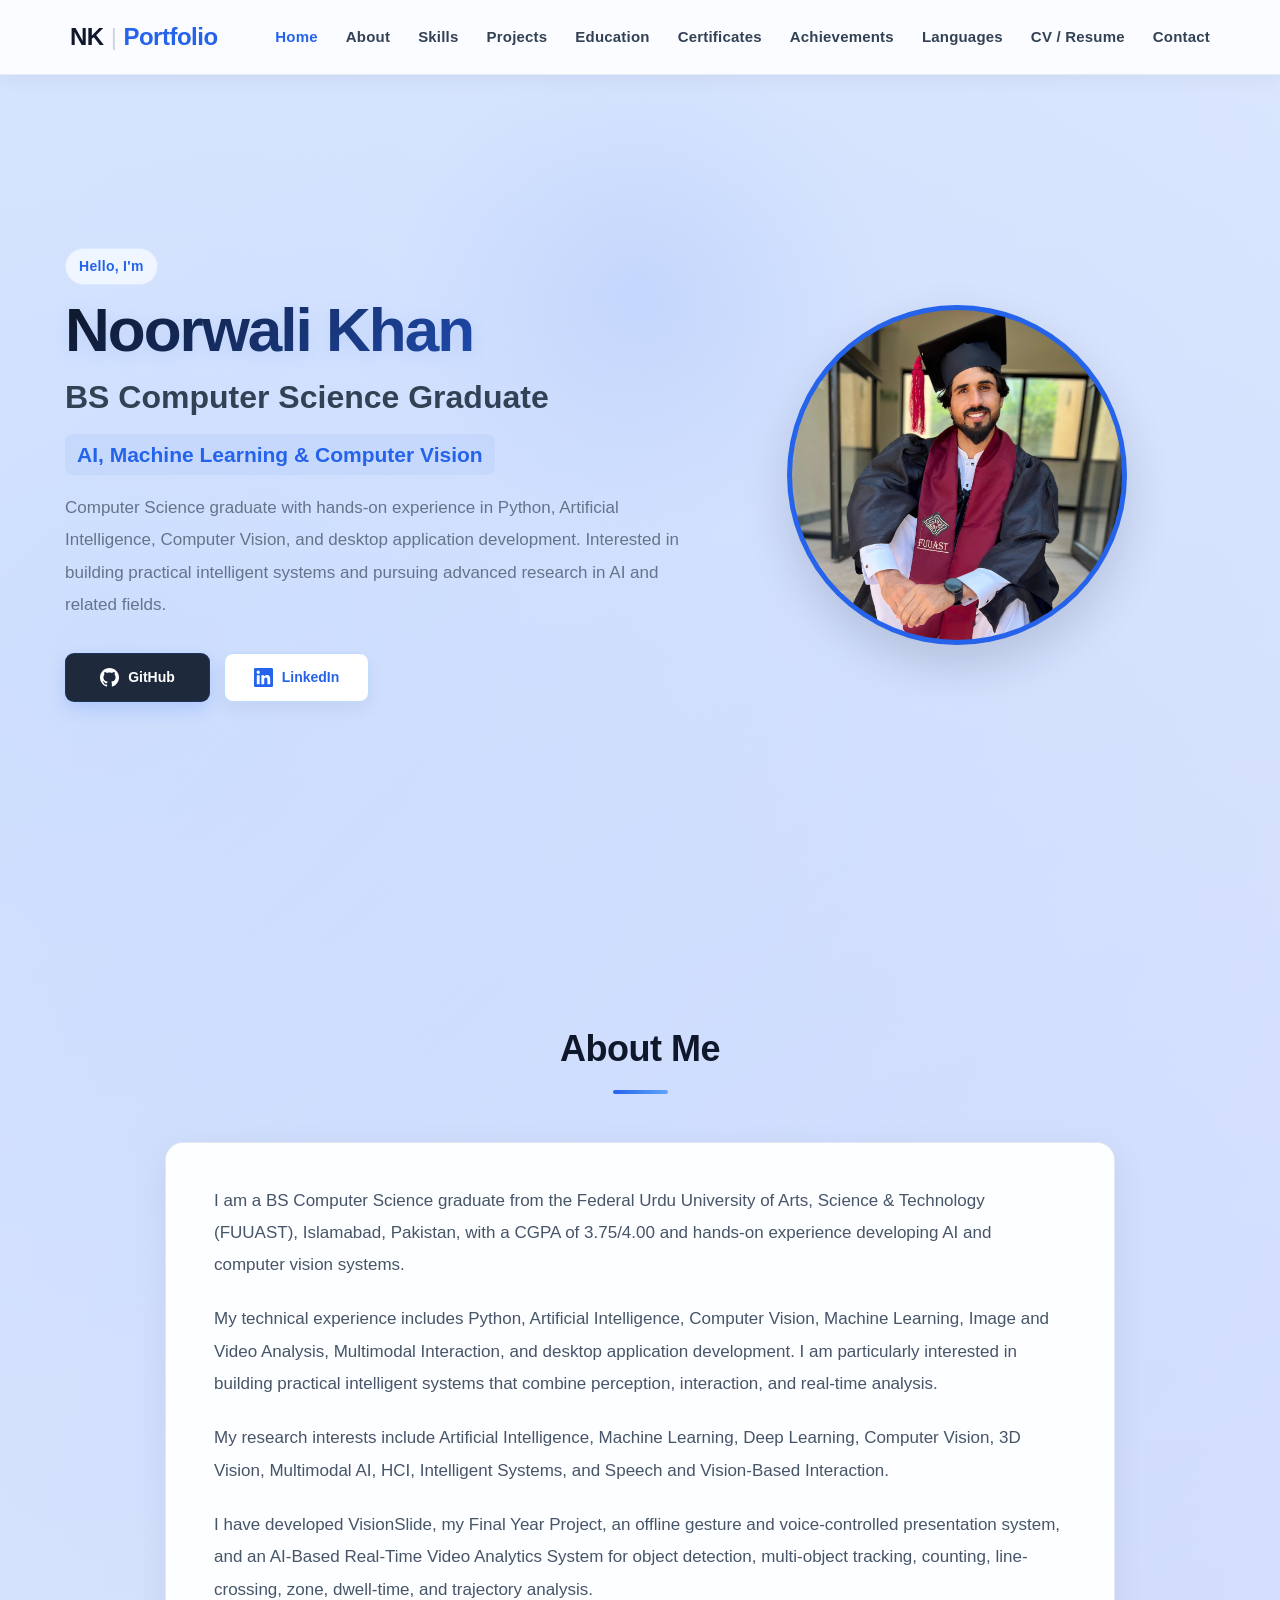
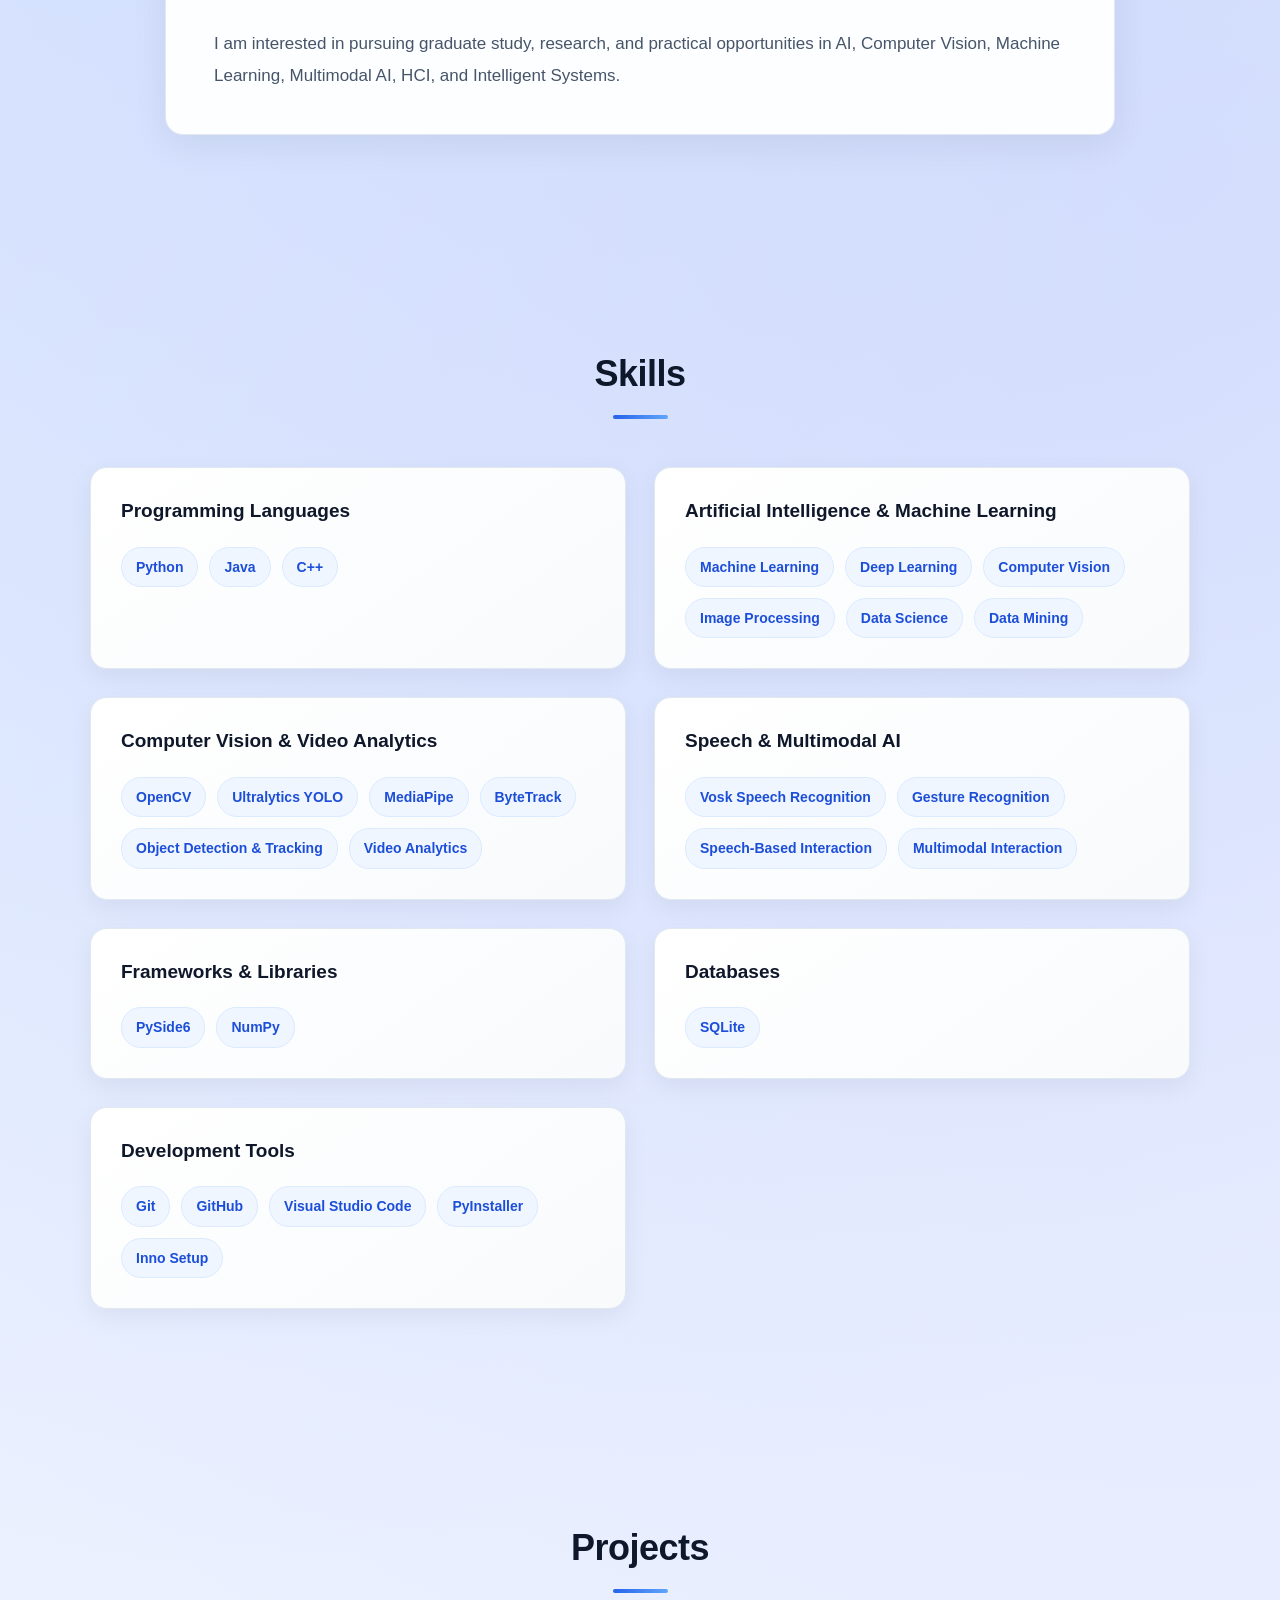
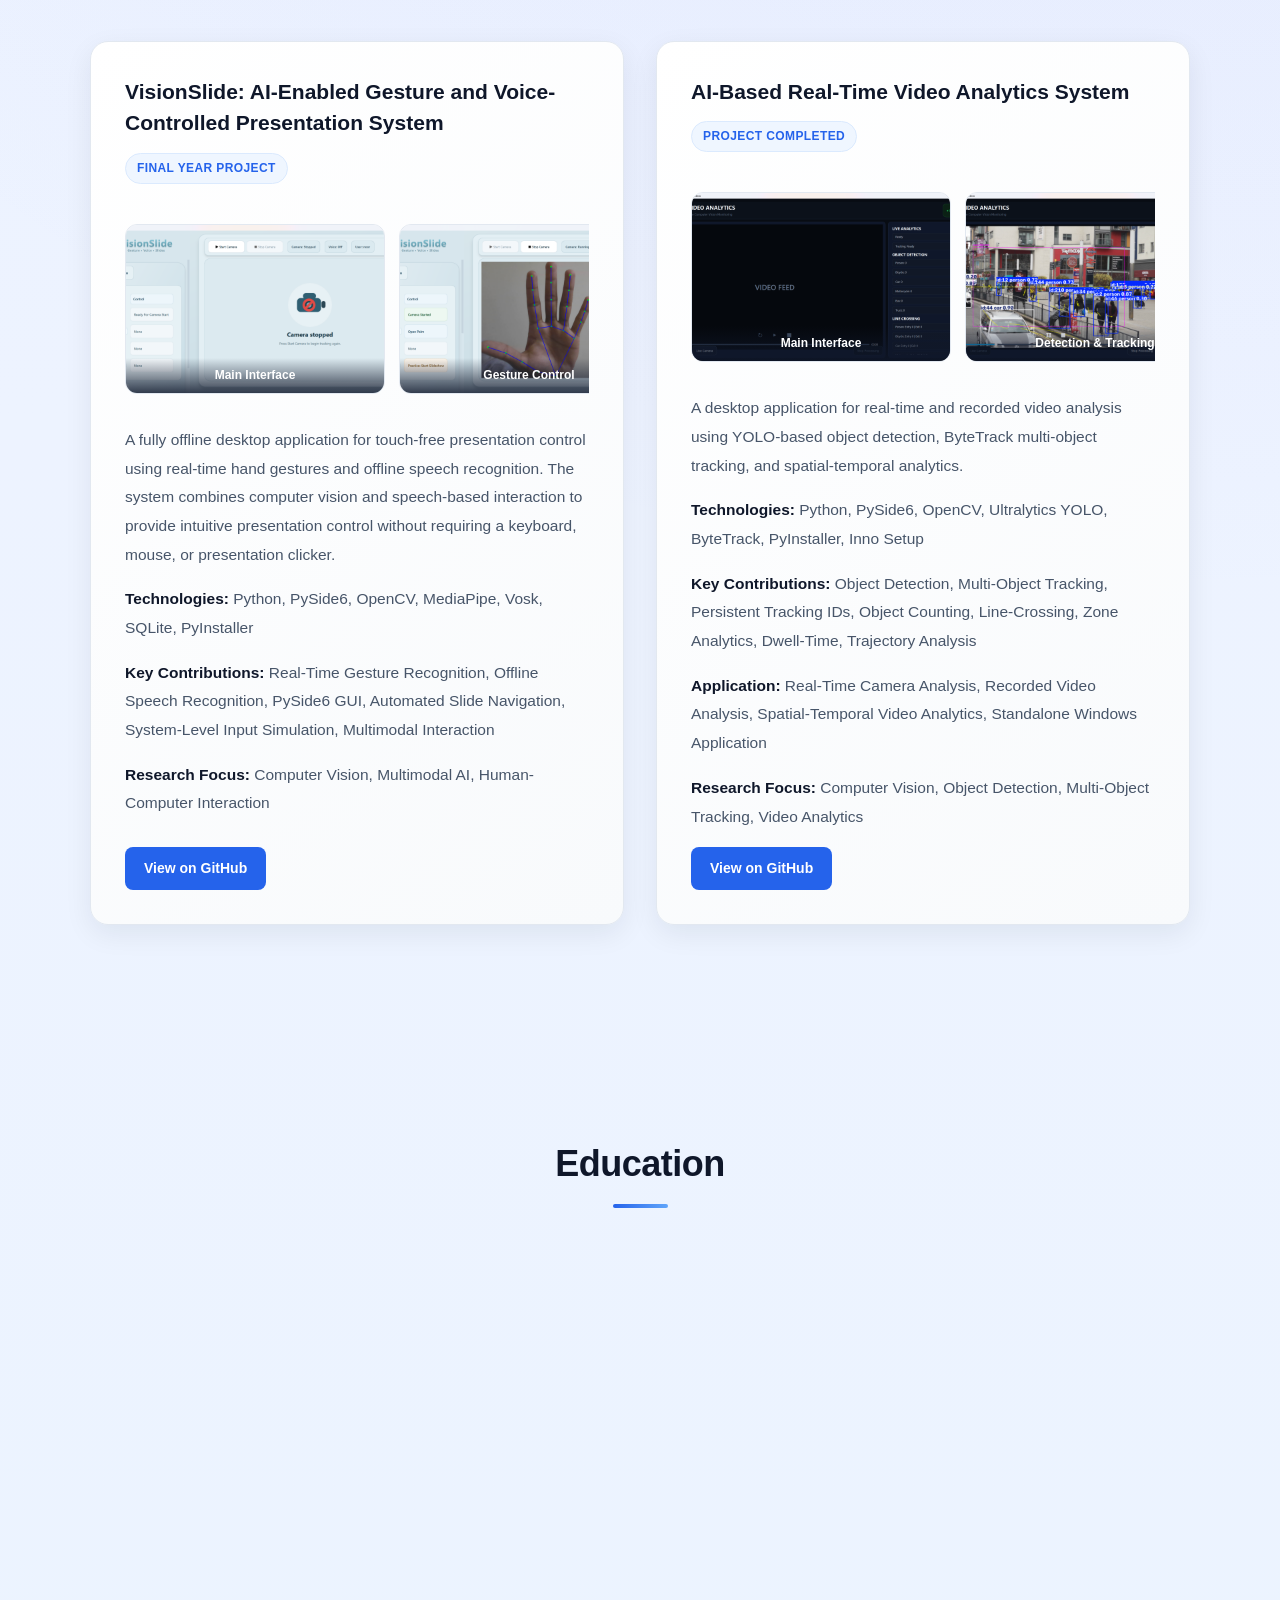
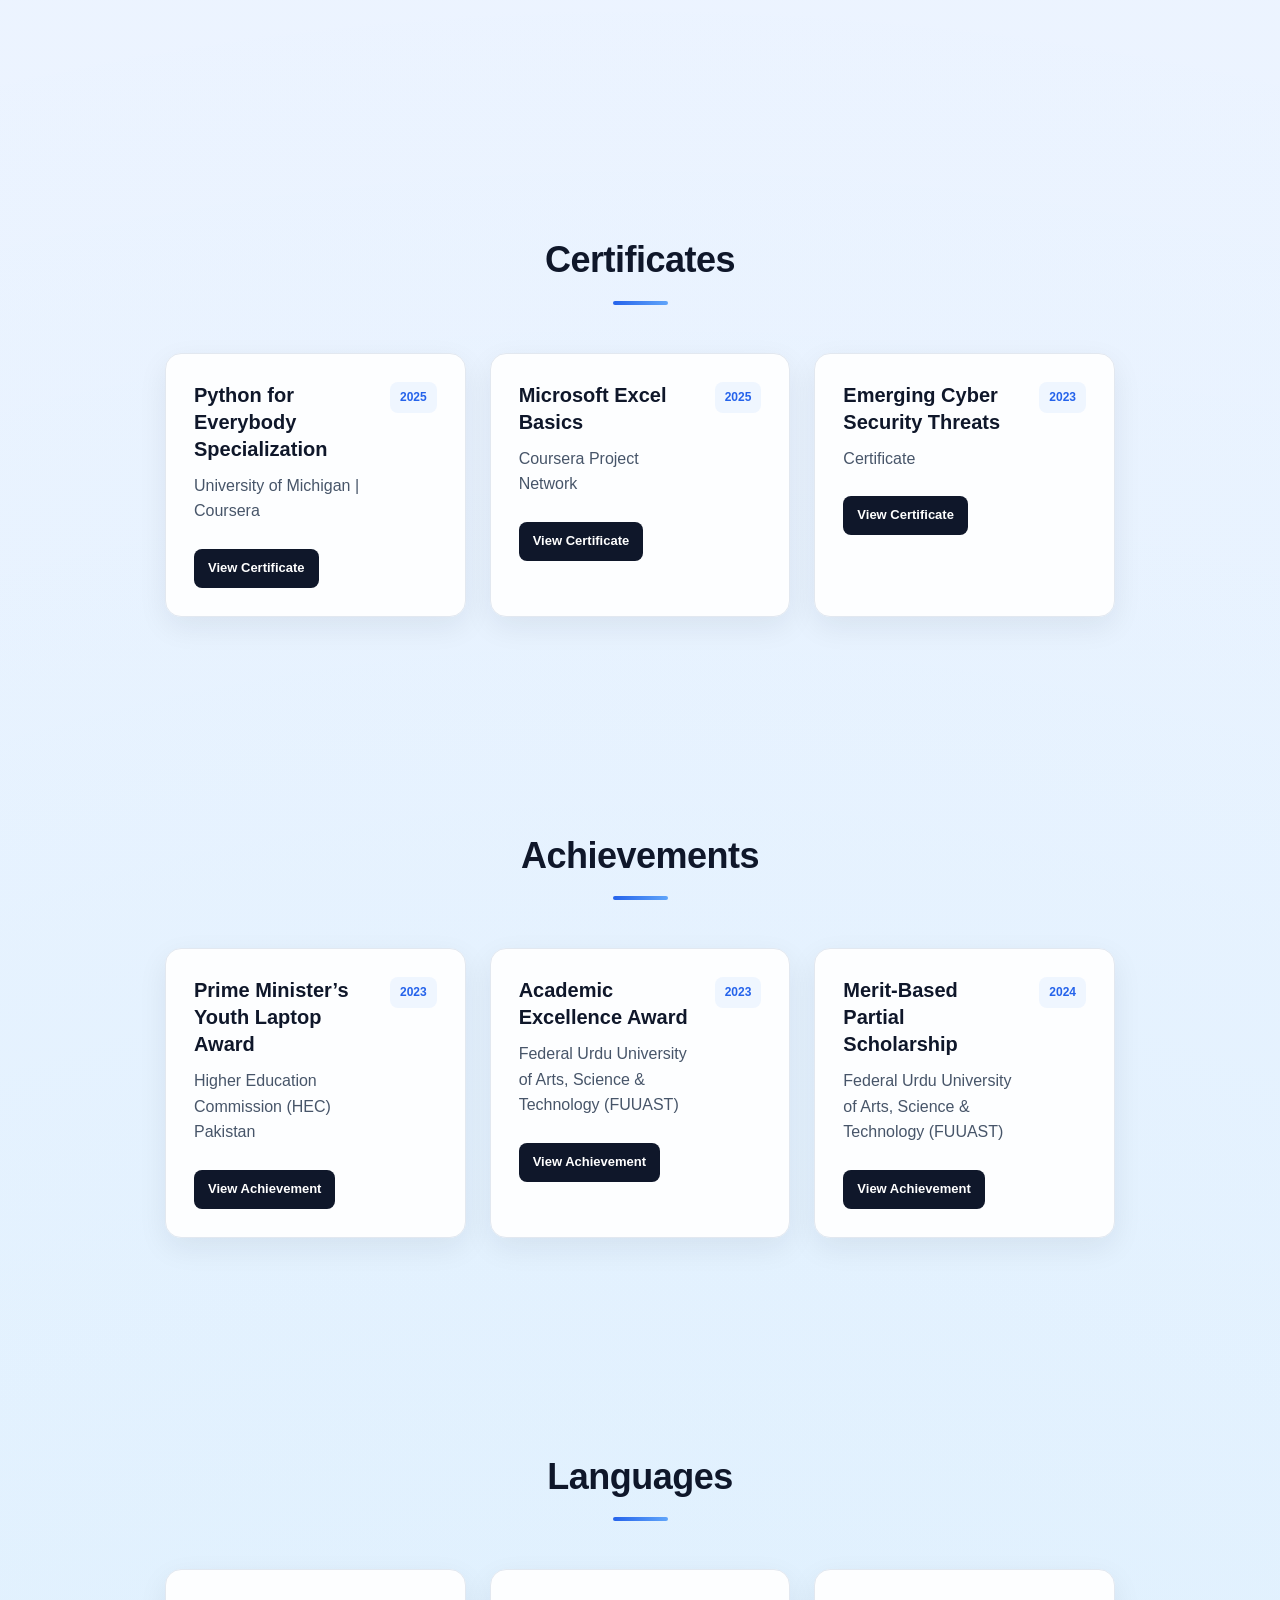
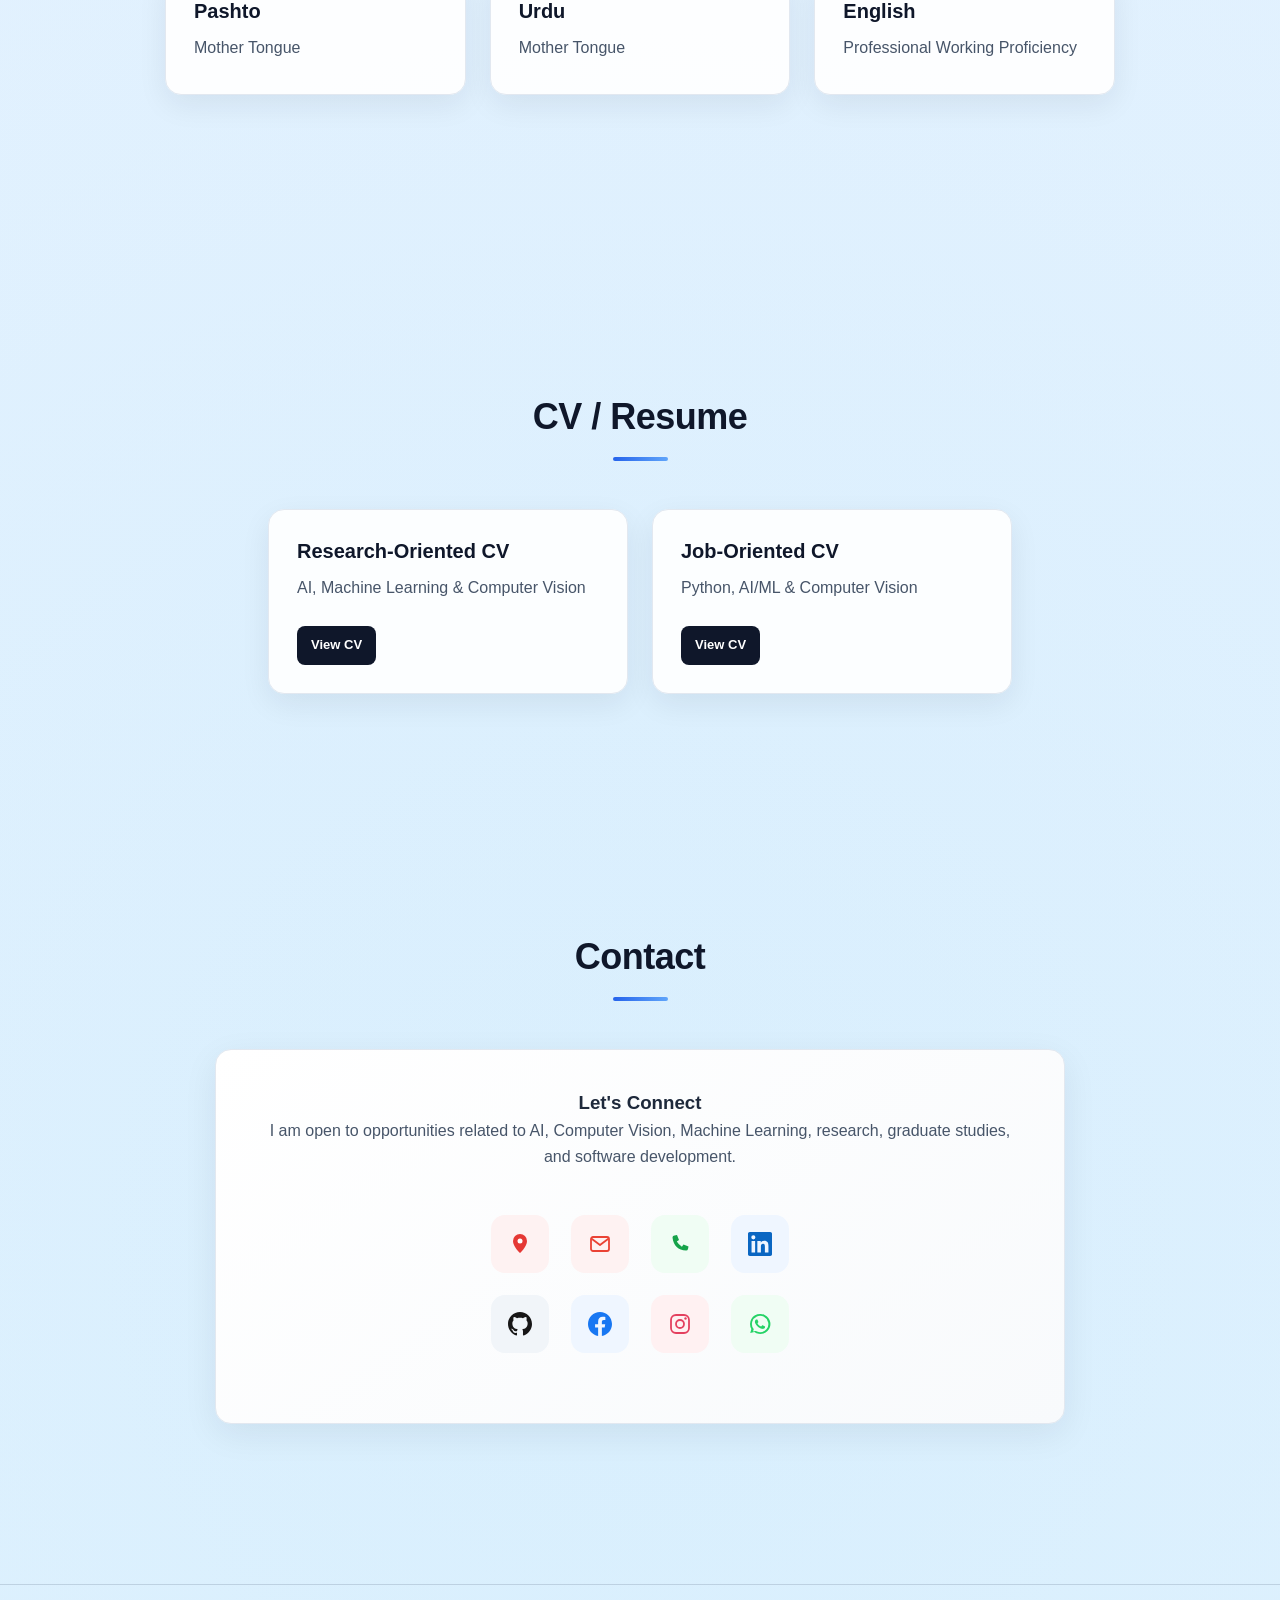
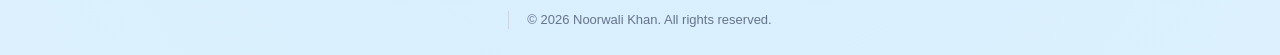
==== commit 09d8c8bf: "Update portfolio content and UI" ====
--- a/index.html
+++ b/index.html
@@ -172,102 +172,73 @@
                 ☰
             </button>
 
-
-            <ul class="nav-links">
-
-
-                <li>
-
-                    <a href="#home">
-                        Home
-                    </a>
-
-                </li>
-
-
-                <li>
-
-                    <a href="#about">
-                        About
-                    </a>
-
-                </li>
-
-
-                <li>
-
-                    <a href="#skills">
-                        Skills
-                    </a>
-
-                </li>
-
-
-                <li>
-
-                    <a href="#projects">
-                        Projects
-                    </a>
-
-                </li>
-
-
-                <li>
-
-                    <a href="#education">
-                        Education
-                    </a>
-
-                </li>
-
-
-                <li>
-
-                    <a href="#certificates">
-                        Certificates
-                    </a>
-
-                </li>
-
-
-                <li>
-
-                    <a href="#achievements">
-                        Achievements
-                    </a>
-
-                </li>
-
-
-                <li>
-
-                    <a href="#contact">
-                        Contact
-                    </a>
-
-                </li>
-
-
-                <li>
-
-                    <a
-                        href="assets/documents/Noorwali_Khan_CV.pdf"
-                        target="_blank"
-                        rel="noopener noreferrer"
-                    >
-                        CV
-                    </a>
-
-                </li>
-
-
-            </ul>
-
-
-        </nav>
-
-    </header>
-
+<ul class="nav-links">
+
+    <li>
+        <a href="#home">
+            Home
+        </a>
+    </li>
+
+    <li>
+        <a href="#about">
+            About
+        </a>
+    </li>
+
+    <li>
+        <a href="#skills">
+            Skills
+        </a>
+    </li>
+
+    <li>
+        <a href="#projects">
+            Projects
+        </a>
+    </li>
+
+    <li>
+        <a href="#education">
+            Education
+        </a>
+    </li>
+
+    <li>
+        <a href="#certificates">
+            Certificates
+        </a>
+    </li>
+
+    <li>
+        <a href="#achievements">
+            Achievements
+        </a>
+    </li>
+
+    <li>
+        <a href="#languages">
+            Languages
+        </a>
+    </li>
+
+    <li>
+        <a href="#cv">
+            CV / Resume
+        </a>
+    </li>
+
+    <li>
+        <a href="#contact">
+            Contact
+        </a>
+    </li>
+
+</ul>
+
+</nav>
+
+</header>
 
 
     <!-- =====================================================
@@ -449,670 +420,455 @@
              ABOUT SECTION
              ================================================= -->
 
-        <section id="about">
-
-
-            <h2>
-                About Me
-            </h2>
-
-
-            <div class="about-content">
-
-
-                <p>
-                    I am a
-                    <strong>
-                        BS Computer Science graduate
-                    </strong>
-                    from the Federal Urdu University of Arts, Science &
-                    Technology (FUUAST), Islamabad, Pakistan, with a CGPA of
-                    <strong>
-                        3.75/4.00
-                    </strong>.
-                </p>
-
-
-                <p>
-                    I have hands-on experience in
-                    <strong>
-                        Python, Artificial Intelligence, Computer Vision,
-                        and desktop application development
-                    </strong>,
-                    with a strong interest in developing practical
-                    intelligent systems.
-                </p>
-
-
-                <p>
-                    My research interests include
-                    <strong>
-                        AI, Computer Vision, Multimodal AI, HCI,
-                        Machine Learning, Intelligent Systems, and
-                        Speech and Vision-Based Interaction
-                    </strong>.
-                </p>
-
-
-                <p>
-                    I have developed
-                    <strong>
-                        VisionSlide
-                    </strong>,
-                    an AI-enabled gesture and voice-controlled presentation
-                    system, and an
-                    <strong>
-                        AI-Based Real-Time Video Analytics System
-                    </strong>
-                    for real-time and recorded video analysis using object
-                    detection and multi-object tracking.
-                </p>
-
-
-                <p>
-                    I am interested in pursuing
-                    <strong>
-                        graduate study, research, and practical opportunities
-                    </strong>
-                    in AI, Computer Vision, Machine Learning, Multimodal AI,
-                    HCI, and Intelligent Systems.
-                </p>
-
-
-            </div>
-
-
-        </section>
-
-
+<section id="about">
+
+    <h2>About Me</h2>
+
+    <div class="about-content">
+
+        <p>
+            I am a <strong>BS Computer Science graduate</strong> from the
+            Federal Urdu University of Arts, Science &amp; Technology
+            (FUUAST), Islamabad, Pakistan, with a CGPA of
+            <strong>3.75/4.00</strong> and hands-on experience developing
+            AI and computer vision systems.
+        </p>
+
+        <p>
+            My technical experience includes
+            <strong>Python, Artificial Intelligence, Computer Vision,
+            Machine Learning, Image and Video Analysis, Multimodal
+            Interaction, and desktop application development</strong>.
+            I am particularly interested in building practical intelligent
+            systems that combine perception, interaction, and real-time
+            analysis.
+        </p>
+
+        <p>
+            My research interests include
+            <strong>Artificial Intelligence, Machine Learning, Deep Learning,
+            Computer Vision, 3D Vision, Multimodal AI, HCI, Intelligent
+            Systems, and Speech and Vision-Based Interaction</strong>.
+        </p>
+
+        <p>
+            I have developed <strong>VisionSlide</strong>, my Final Year
+            Project, an offline gesture and voice-controlled presentation
+            system, and an <strong>AI-Based Real-Time Video Analytics
+            System</strong> for object detection, multi-object tracking,
+            counting, line-crossing, zone, dwell-time, and trajectory
+            analysis.
+        </p>
+
+        <p>
+            I am interested in pursuing
+            <strong>graduate study, research, and practical opportunities</strong>
+            in AI, Computer Vision, Machine Learning, Multimodal AI, HCI,
+            and Intelligent Systems.
+        </p>
+
+    </div>
+
+</section>
 
         <!-- =================================================
              SKILLS SECTION
              ================================================= -->
 
-        <section id="skills">
-
-
-            <h2>
-                Skills
-            </h2>
-
-
-            <div class="skills-container">
-
-
-                <!-- Programming -->
-
-                <div class="skill-category">
-
-
-                    <h3>
-                        Programming Languages
-                    </h3>
-
-
-                    <div class="skill-list">
-
-                        <span>
-                            Python
-                        </span>
-
-                        <span>
-                            Java
-                        </span>
-
-                        <span>
-                            C++
-                        </span>
-
-                    </div>
-
-
-                </div>
-
-
-
-                <!-- AI / ML -->
-
-                <div class="skill-category">
-
-
-                    <h3>
-                        Artificial Intelligence & Machine Learning
-                    </h3>
-
-
-                    <div class="skill-list">
-
-                        <span>
-                            Machine Learning
-                        </span>
-
-                        <span>
-                            Computer Vision
-                        </span>
-
-                        <span>
-                            Data Science
-                        </span>
-
-                        <span>
-                            Data Mining
-                        </span>
-
-                        <span>
-                            Statistics
-                        </span>
-
-                    </div>
-
-
-                </div>
-
-
-
-                <!-- Computer Vision / Speech -->
-
-                <div class="skill-category">
-
-
-                    <h3>
-                        Computer Vision & Speech
-                    </h3>
-
-
-                    <div class="skill-list">
-
-                        <span>
-                            OpenCV
-                        </span>
-
-                        <span>
-                            MediaPipe Hand Landmarker
-                        </span>
-
-                        <span>
-                            Vosk Speech Recognition
-                        </span>
-
-                    </div>
-
-
-                </div>
-
-
-
-                <!-- Frameworks -->
-
-                <div class="skill-category">
-
-
-                    <h3>
-                        Frameworks & Libraries
-                    </h3>
-
-
-                    <div class="skill-list">
-
-                        <span>
-                            PySide6
-                        </span>
-
-                        <span>
-                            NumPy
-                        </span>
-
-                        <span>
-                            OpenCV
-                        </span>
-
-                        <span>
-                            MediaPipe
-                        </span>
-
-                    </div>
-
-
-                </div>
-
-
-
-                <!-- Databases -->
-
-                <div class="skill-category">
-
-
-                    <h3>
-                        Databases
-                    </h3>
-
-
-                    <div class="skill-list">
-
-                        <span>
-                            SQL
-                        </span>
-
-                        <span>
-                            Database Management Systems
-                        </span>
-
-                    </div>
-
-
-                </div>
-
-
-
-                <!-- Development Tools -->
-
-                <div class="skill-category">
-
-
-                    <h3>
-                        Development Tools
-                    </h3>
-
-
-                    <div class="skill-list">
-
-                        <span>
-                            Visual Studio Code
-                        </span>
-
-                        <span>
-                            Git
-                        </span>
-
-                        <span>
-                            GitHub
-                        </span>
-
-                        <span>
-                            PyInstaller
-                        </span>
-
-                        <span>
-                            Microsoft Office
-                        </span>
-
-                    </div>
-
-
-                </div>
-
-
-            </div>
-
-
-        </section>
-
-
-
-        <!-- =================================================
-             PROJECTS SECTION
-             ================================================= -->
-
-        <section id="projects">
-
-
-            <h2>
-                Projects
-            </h2>
-
-
-            <div class="projects-container">
-
-
-                <!-- =================================================
-                     VISIONSLIDE
-                     ================================================= -->
-
-                <div class="project-card">
-
-
-                    <h3>
-                        VisionSlide: AI-Enabled Gesture and
-                        Voice-Controlled Presentation System
-                    </h3>
-
-
-                    <p class="project-type">
-                        Final Year Project
-                    </p>
-
-
-                    <!-- Project Gallery -->
-
-                    <div class="project-gallery">
-
-
-                        <a
-                            href="assets/images/visionslide-01-main-ui.png"
-                            target="_blank"
-                            rel="noopener noreferrer"
-                            class="project-image"
-                        >
-
-                            <img
-                                src="assets/images/visionslide-01-main-ui.png"
-                                alt="VisionSlide main application interface"
-                                loading="lazy"
-                            >
-
-                            <span>
-                                Main Interface
-                            </span>
-
-                        </a>
-
-
-                        <a
-                            href="assets/images/visionslide-02-gesture-control.png"
-                            target="_blank"
-                            rel="noopener noreferrer"
-                            class="project-image"
-                        >
-
-                            <img
-                                src="assets/images/visionslide-02-gesture-control.png"
-                                alt="VisionSlide gesture control"
-                                loading="lazy"
-                            >
-
-                            <span>
-                                Gesture Control
-                            </span>
-
-                        </a>
-
-
-                        <a
-                            href="assets/images/visionslide-03-voice-control.png"
-                            target="_blank"
-                            rel="noopener noreferrer"
-                            class="project-image"
-                        >
-
-                            <img
-                                src="assets/images/visionslide-03-voice-control.png"
-                                alt="VisionSlide voice control"
-                                loading="lazy"
-                            >
-
-                            <span>
-                                Voice Control
-                            </span>
-
-                        </a>
-
-
-                        <a
-                            href="assets/images/visionslide-04-slide-control.png"
-                            target="_blank"
-                            rel="noopener noreferrer"
-                            class="project-image"
-                        >
-
-                            <img
-                                src="assets/images/visionslide-04-slide-control.png"
-                                alt="VisionSlide slide control"
-                                loading="lazy"
-                            >
-
-                            <span>
-                                Slide Control
-                            </span>
-
-                        </a>
-
-
-                        <a
-                            href="assets/images/visionslide-05-settings.png"
-                            target="_blank"
-                            rel="noopener noreferrer"
-                            class="project-image"
-                        >
-
-                            <img
-                                src="assets/images/visionslide-05-settings.png"
-                                alt="VisionSlide settings interface"
-                                loading="lazy"
-                            >
-
-                            <span>
-                                Settings
-                            </span>
-
-                        </a>
-
-
-                    </div>
-
-
-                    <p>
-                         A fully offline desktop application that enables users to control
-    presentations through hand gestures and offline speech recognition,
-    eliminating the need for a keyboard, mouse, or presentation clicker.
-    The system provides real-time gesture recognition, voice-based commands,
-    slide navigation, jump-to-slide functionality through finger counting,
-    and configurable presentation controls through an interactive desktop
-    interface.
-                    </p>
-
-
-                    <p>
-                        <strong>
-                            Technologies:
-                        </strong>
-                        Python, PySide6, OpenCV, MediaPipe Hand Landmarker,
-                        Vosk Speech Recognition, sounddevice, pyautogui,
-                        pygetwindow, PyInstaller
-                    </p>
-
-
-                    <p>
-                        <strong>
-                            Research Focus:
-                        </strong>
-                        Computer Vision, Multimodal HCI,
-                        Speech-Based Interaction, Intelligent Systems
-                    </p>
-
-
-                    <a
-                        href="https://github.com/Noor72353/VisionSlide"
-                        target="_blank"
-                        rel="noopener noreferrer"
-                    >
-                        View on GitHub
-                    </a>
-
-
-                </div>
-
-
-
-                <!-- =================================================
-                     AI VIDEO ANALYTICS
-                     ================================================= -->
-
-                <div class="project-card">
-
-
-                    <h3>
-                        AI-Based Real-Time Video Analytics System
-                    </h3>
-
-
-                    <p class="project-type">
-                        Project Completed
-                    </p>
-
-
-                    <!-- Project Gallery -->
-
-                    <div class="project-gallery">
-
-
-                        <a
-                            href="assets/images/video-analytics-01-main-ui.png"
-                            target="_blank"
-                            rel="noopener noreferrer"
-                            class="project-image"
-                        >
-
-                            <img
-                                src="assets/images/video-analytics-01-main-ui.png"
-                                alt="AI Video Analytics main application interface"
-                                loading="lazy"
-                            >
-
-                            <span>
-                                Main Interface
-                            </span>
-
-                        </a>
-
-
-                        <a
-                            href="assets/images/video-analytics-02-detection-tracking.png"
-                            target="_blank"
-                            rel="noopener noreferrer"
-                            class="project-image"
-                        >
-
-                            <img
-                                src="assets/images/video-analytics-02-detection-tracking.png"
-                                alt="AI Video Analytics object detection and tracking"
-                                loading="lazy"
-                            >
-
-                            <span>
-                                Detection & Tracking
-                            </span>
-
-                        </a>
-
-
-                        <a
-                            href="assets/images/video-analytics-03-line-crossing.png"
-                            target="_blank"
-                            rel="noopener noreferrer"
-                            class="project-image"
-                        >
-
-                            <img
-                                src="assets/images/video-analytics-03-line-crossing.png"
-                                alt="AI Video Analytics line crossing analysis"
-                                loading="lazy"
-                            >
-
-                            <span>
-                                Line Crossing
-                            </span>
-
-                        </a>
-
-
-                        <a
-                            href="assets/images/video-analytics-04-zone-analytics.png"
-                            target="_blank"
-                            rel="noopener noreferrer"
-                            class="project-image"
-                        >
-
-                            <img
-                                src="assets/images/video-analytics-04-zone-analytics.png"
-                                alt="AI Video Analytics zone analytics"
-                                loading="lazy"
-                            >
-
-                            <span>
-                                Zone Analytics
-                            </span>
-
-                        </a>
-
-
-                        <a
-                            href="assets/images/video-analytics-05-trajectory.png"
-                            target="_blank"
-                            rel="noopener noreferrer"
-                            class="project-image"
-                        >
-
-                            <img
-                                src="assets/images/video-analytics-05-trajectory.png"
-                                alt="AI Video Analytics trajectory visualization"
-                                loading="lazy"
-                            >
-
-                            <span>
-                                Trajectory
-                            </span>
-
-                        </a>
-
-
-                    </div>
-
-
-                    <p>
-                        A desktop-based Computer Vision application for
-                        detecting, tracking, and analyzing people and
-                        vehicles in real-time and recorded video.
-                    </p>
-
-
-                    <p>
-                        The system uses YOLO-based object detection and
-                        ByteTrack multi-object tracking to maintain object
-                        identities across video frames.
-                    </p>
-
-
-                    <p>
-                        It provides real-time analytics including object
-                        counting, line-crossing analysis, zone occupancy,
-                        zone entry/exit, dwell-time measurement, and
-                        trajectory visualization through an interactive
-                        PySide6 desktop interface.
-                    </p>
-
-
-                    <p>
-                        The application is designed for local/offline
-                        video processing and supports both live webcam
-                        input and recorded video files.
-                    </p>
-
-
-                    <p>
-                        <strong>
-                            Technologies:
-                        </strong>
-                        Python, OpenCV, Ultralytics YOLO, ByteTrack,
-                        PySide6, NumPy, PyInstaller
-                    </p>
-
-
-                    <a
-                        href="https://github.com/Noor72353/ai-video-analytics"
-                        target="_blank"
-                        rel="noopener noreferrer"
-                    >
-                        View on GitHub
-                    </a>
-
-
-                </div>
-
-
-            </div>
-
-
-        </section>
+       <section id="skills">
+
+        <h2>Skills</h2>
+
+<div class="skills-container">
+
+    <div class="skill-category">
+        <h3>Programming Languages</h3>
+        <div class="skill-list">
+            <span>Python</span>
+            <span>Java</span>
+            <span>C++</span>
+        </div>
+    </div>
+
+    <div class="skill-category">
+        <h3>Artificial Intelligence &amp; Machine Learning</h3>
+        <div class="skill-list">
+            <span>Machine Learning</span>
+            <span>Deep Learning</span>
+            <span>Computer Vision</span>
+            <span>Image Processing</span>
+            <span>Data Science</span>
+            <span>Data Mining</span>
+        </div>
+    </div>
+
+    <div class="skill-category">
+        <h3>Computer Vision &amp; Video Analytics</h3>
+        <div class="skill-list">
+            <span>OpenCV</span>
+            <span>Ultralytics YOLO</span>
+            <span>MediaPipe</span>
+            <span>ByteTrack</span>
+            <span>Object Detection &amp; Tracking</span>
+            <span>Video Analytics</span>
+        </div>
+    </div>
+
+    <div class="skill-category">
+        <h3>Speech &amp; Multimodal AI</h3>
+        <div class="skill-list">
+            <span>Vosk Speech Recognition</span>
+            <span>Gesture Recognition</span>
+            <span>Speech-Based Interaction</span>
+            <span>Multimodal Interaction</span>
+        </div>
+    </div>
+
+    <div class="skill-category">
+        <h3>Frameworks &amp; Libraries</h3>
+        <div class="skill-list">
+            <span>PySide6</span>
+            <span>NumPy</span>
+        </div>
+    </div>
+
+    <div class="skill-category">
+        <h3>Databases</h3>
+        <div class="skill-list">
+            <span>SQLite</span>
+        </div>
+    </div>
+
+    <div class="skill-category">
+        <h3>Development Tools</h3>
+        <div class="skill-list">
+            <span>Git</span>
+            <span>GitHub</span>
+            <span>Visual Studio Code</span>
+            <span>PyInstaller</span>
+            <span>Inno Setup</span>
+        </div>
+    </div>
+
+</div>
+
+</section>
+
+
+<!-- =================================================
+     PROJECTS SECTION
+     ================================================= -->
+
+<section id="projects">
+
+<h2>
+    Projects
+</h2>
+
+<div class="projects-container">
+
+    <!-- =================================================
+         VISIONSLIDE
+         ================================================= -->
+
+    <div class="project-card">
+
+        <h3>
+            VisionSlide: AI-Enabled Gesture and
+            Voice-Controlled Presentation System
+        </h3>
+
+        <p class="project-type">
+            Final Year Project
+        </p>
+
+        <!-- Project Gallery -->
+
+        <div class="project-gallery">
+
+            <a
+                href="assets/images/visionslide-01-main-ui.png"
+                target="_blank"
+                rel="noopener noreferrer"
+                class="project-image"
+            >
+                <img
+                    src="assets/images/visionslide-01-main-ui.png"
+                    alt="VisionSlide main application interface"
+                    loading="lazy"
+                >
+                <span>
+                    Main Interface
+                </span>
+            </a>
+
+            <a
+                href="assets/images/visionslide-02-gesture-control.png"
+                target="_blank"
+                rel="noopener noreferrer"
+                class="project-image"
+            >
+                <img
+                    src="assets/images/visionslide-02-gesture-control.png"
+                    alt="VisionSlide gesture control"
+                    loading="lazy"
+                >
+                <span>
+                    Gesture Control
+                </span>
+            </a>
+
+            <a
+                href="assets/images/visionslide-03-voice-control.png"
+                target="_blank"
+                rel="noopener noreferrer"
+                class="project-image"
+            >
+                <img
+                    src="assets/images/visionslide-03-voice-control.png"
+                    alt="VisionSlide voice control"
+                    loading="lazy"
+                >
+                <span>
+                    Voice Control
+                </span>
+            </a>
+
+            <a
+                href="assets/images/visionslide-04-slide-control.png"
+                target="_blank"
+                rel="noopener noreferrer"
+                class="project-image"
+            >
+                <img
+                    src="assets/images/visionslide-04-slide-control.png"
+                    alt="VisionSlide slide control"
+                    loading="lazy"
+                >
+                <span>
+                    Slide Control
+                </span>
+            </a>
+
+            <a
+                href="assets/images/visionslide-05-settings.png"
+                target="_blank"
+                rel="noopener noreferrer"
+                class="project-image"
+            >
+                <img
+                    src="assets/images/visionslide-05-settings.png"
+                    alt="VisionSlide settings interface"
+                    loading="lazy"
+                >
+                <span>
+                    Settings
+                </span>
+            </a>
+
+        </div>
+
+        <p>
+            A fully offline desktop application for touch-free
+            presentation control using real-time hand gestures
+            and offline speech recognition. The system combines
+            computer vision and speech-based interaction to provide
+            intuitive presentation control without requiring a
+            keyboard, mouse, or presentation clicker.
+        </p>
+
+        <p>
+            <strong>
+                Technologies:
+            </strong>
+            Python, PySide6, OpenCV, MediaPipe, Vosk,
+            SQLite, PyInstaller
+        </p>
+
+        <p>
+            <strong>
+                Key Contributions:
+            </strong>
+            Real-Time Gesture Recognition, Offline Speech Recognition,
+            PySide6 GUI, Automated Slide Navigation,
+            System-Level Input Simulation, Multimodal Interaction
+        </p>
+
+        <p>
+            <strong>
+                Research Focus:
+            </strong>
+            Computer Vision, Multimodal AI,
+            Human-Computer Interaction
+        </p>
+
+        <a
+            href="https://github.com/Noor72353/VisionSlide"
+            target="_blank"
+            rel="noopener noreferrer"
+        >
+            View on GitHub
+        </a>
+
+    </div>
+
+
+    <!-- =================================================
+         AI VIDEO ANALYTICS
+         ================================================= -->
+
+    <div class="project-card">
+
+        <h3>
+            AI-Based Real-Time Video Analytics System
+        </h3>
+
+        <p class="project-type">
+            Project Completed
+        </p>
+
+        <!-- Project Gallery -->
+
+        <div class="project-gallery">
+
+            <a
+                href="assets/images/video-analytics-01-main-ui.png"
+                target="_blank"
+                rel="noopener noreferrer"
+                class="project-image"
+            >
+                <img
+                    src="assets/images/video-analytics-01-main-ui.png"
+                    alt="AI Video Analytics main application interface"
+                    loading="lazy"
+                >
+                <span>
+                    Main Interface
+                </span>
+            </a>
+
+            <a
+                href="assets/images/video-analytics-02-detection-tracking.png"
+                target="_blank"
+                rel="noopener noreferrer"
+                class="project-image"
+            >
+                <img
+                    src="assets/images/video-analytics-02-detection-tracking.png"
+                    alt="AI Video Analytics object detection and tracking"
+                    loading="lazy"
+                >
+                <span>
+                    Detection &amp; Tracking
+                </span>
+            </a>
+
+            <a
+                href="assets/images/video-analytics-03-line-crossing.png"
+                target="_blank"
+                rel="noopener noreferrer"
+                class="project-image"
+            >
+                <img
+                    src="assets/images/video-analytics-03-line-crossing.png"
+                    alt="AI Video Analytics line crossing analysis"
+                    loading="lazy"
+                >
+                <span>
+                    Line Crossing
+                </span>
+            </a>
+
+            <a
+                href="assets/images/video-analytics-04-zone-analytics.png"
+                target="_blank"
+                rel="noopener noreferrer"
+                class="project-image"
+            >
+                <img
+                    src="assets/images/video-analytics-04-zone-analytics.png"
+                    alt="AI Video Analytics zone analytics"
+                    loading="lazy"
+                >
+                <span>
+                    Zone Analytics
+                </span>
+            </a>
+
+            <a
+                href="assets/images/video-analytics-05-trajectory.png"
+                target="_blank"
+                rel="noopener noreferrer"
+                class="project-image"
+            >
+                <img
+                    src="assets/images/video-analytics-05-trajectory.png"
+                    alt="AI Video Analytics trajectory visualization"
+                    loading="lazy"
+                >
+                <span>
+                    Trajectory
+                </span>
+            </a>
+
+        </div>
+
+        <p>
+            A desktop application for real-time and recorded
+            video analysis using YOLO-based object detection,
+            ByteTrack multi-object tracking, and spatial-temporal
+            analytics.
+        </p>
+
+        <p>
+            <strong>
+                Technologies:
+            </strong>
+            Python, PySide6, OpenCV, Ultralytics YOLO,
+            ByteTrack, PyInstaller, Inno Setup
+        </p>
+
+        <p>
+            <strong>
+                Key Contributions:
+            </strong>
+            Object Detection, Multi-Object Tracking,
+            Persistent Tracking IDs, Object Counting,
+            Line-Crossing, Zone Analytics, Dwell-Time,
+            Trajectory Analysis
+        </p>
+
+        <p>
+            <strong>
+                Application:
+            </strong>
+            Real-Time Camera Analysis, Recorded Video Analysis,
+            Spatial-Temporal Video Analytics,
+            Standalone Windows Application
+        </p>
+
+        <p>
+            <strong>
+                Research Focus:
+            </strong>
+            Computer Vision, Object Detection,
+            Multi-Object Tracking, Video Analytics
+        </p>
+
+        <a
+            href="https://github.com/Noor72353/ai-video-analytics"
+            target="_blank"
+            rel="noopener noreferrer"
+        >
+            View on GitHub
+        </a>
+
+    </div>
+
+</div>
+
+
+</section>
 
 
 
@@ -1322,124 +1078,137 @@
 
 </section>
 
-        <!-- =================================================
-             CERTIFICATES SECTION
-             ================================================= -->
-
-        <section id="certificates">
-
-
-            <h2>
-                Certificates
-            </h2>
-
-
-            <div class="certificates-container">
-
-
-                <!-- Python Certificate -->
-
-                <div class="certificate-card">
-
+<!-- =================================================
+     CERTIFICATES SECTION
+     ================================================= -->
+
+<section id="certificates">
+
+    <h2>
+        Certificates
+    </h2>
+
+    <div class="education-container">
+
+        <!-- Python for Everybody -->
+
+        <div class="education-item">
+
+            <div class="education-header">
+
+                <div>
 
                     <h3>
                         Python for Everybody Specialization
                     </h3>
 
-
-                    <p>
-                        University of Michigan — Coursera
+                    <p class="education-institution">
+                        University of Michigan | Coursera
                     </p>
 
-
-                    <p>
-                        Year: 2025
-                    </p>
-
-
-                    <a
-                        href="https://coursera.org/verify/specialization/UUXT0E7ESRXZ"
-                        target="_blank"
-                        rel="noopener noreferrer"
-                    >
-                        Verify Certificate
-                    </a>
-
-
-                </div>
-
-
-
-                <!-- Excel Certificate -->
-
-                <div class="certificate-card">
-
+                </div>
+
+                <span class="education-year">
+                    2025
+                </span>
+
+            </div>
+
+            <div class="education-document">
+
+                <a
+                    href="https://coursera.org/verify/specialization/UUXT0E7ESRXZ"
+                    target="_blank"
+                    rel="noopener noreferrer"
+                >
+                    View Certificate
+                </a>
+
+            </div>
+
+        </div>
+
+
+        <!-- Microsoft Excel Basics -->
+
+        <div class="education-item">
+
+            <div class="education-header">
+
+                <div>
 
                     <h3>
                         Microsoft Excel Basics
                     </h3>
 
-
-                    <p>
+                    <p class="education-institution">
                         Coursera Project Network
                     </p>
 
-
-                    <p>
-                        Year: 2025
-                    </p>
-
-
-                    <a
-                        href="https://coursera.org/verify/F804HCVPJEJD"
-                        target="_blank"
-                        rel="noopener noreferrer"
-                    >
-                        Verify Certificate
-                    </a>
-
-
-                </div>
-
-
-
-                <!-- Emerging Cyber Security Threats -->
-
-                <div class="certificate-card">
-
+                </div>
+
+                <span class="education-year">
+                    2025
+                </span>
+
+            </div>
+
+            <div class="education-document">
+
+                <a
+                    href="https://coursera.org/verify/F804HCVPJEJD"
+                    target="_blank"
+                    rel="noopener noreferrer"
+                >
+                    View Certificate
+                </a>
+
+            </div>
+
+        </div>
+
+
+        <!-- Emerging Cyber Security Threats -->
+
+        <div class="education-item">
+
+            <div class="education-header">
+
+                <div>
 
                     <h3>
                         Emerging Cyber Security Threats
                     </h3>
 
-
-                    <p class="certificate-provider">
+                    <p class="education-institution">
                         Certificate
                     </p>
 
-
-                    <p class="certificate-year">
-                        2025
-                    </p>
-
-
-                    <a
-                        href="assets/certificates/Emerging cyber security threates.pdf"
-                        target="_blank"
-                        rel="noopener noreferrer"
-                    >
-                        View Certificate
-                    </a>
-
-
-                </div>
-
-
-            </div>
-
-
-        </section>
-
+                </div>
+
+                <span class="education-year">
+                    2023
+                </span>
+
+            </div>
+
+            <div class="education-document">
+
+                <a
+                    href="assets/certificates/Emerging cyber security threates.pdf"
+                    target="_blank"
+                    rel="noopener noreferrer"
+                >
+                    View Certificate
+                </a>
+
+            </div>
+
+        </div>
+
+    </div>
+
+</section>
 
 
        <!-- =================================================
@@ -1452,110 +1221,302 @@
         Achievements
     </h2>
 
-
-    <div class="achievements-container">
-
-
-        <!-- PRIME MINISTER'S LAPTOP AWARD -->
-
-        <div class="achievement-card">
-
-            <div class="achievement-icon">
-                💻
-            </div>
-
-
-            <div class="achievement-content">
-
-                <h3>
-                    Prime Minister's Laptop Award
-                </h3>
-
-
-                <p class="achievement-organization">
-                    Higher Education Commission (HEC) Pakistan
-                </p>
-
-
-                <p class="achievement-description">
-                    Received the Prime Minister's Laptop Award
-                    in recognition of academic performance.
-                </p>
-
-            </div>
-
-        </div>
-
-
-
-        <!-- ACADEMIC EXCELLENCE AWARD -->
-
-        <div class="achievement-card">
-
-            <div class="achievement-icon">
-                🏆
-            </div>
-
-
-            <div class="achievement-content">
-
-                <h3>
-                    Academic Excellence Award
-                </h3>
-
-
-                <p class="achievement-organization">
-                    Federal Urdu University of Arts,
-                    Science & Technology
-                </p>
-
-
-                <p class="achievement-description">
-                    Recognized for academic excellence during
-                    undergraduate studies.
-                </p>
-
-            </div>
-
-        </div>
-
-
-
-        <!-- MERIT-BASED SCHOLARSHIP -->
-
-        <div class="achievement-card">
-
-            <div class="achievement-icon">
-                🎓
-            </div>
-
-
-            <div class="achievement-content">
-
-                <h3>
-                    Merit-Based Scholarship
-                </h3>
-
-
-                <p class="achievement-organization">
-                    Federal Urdu University of Arts,
-                    Science & Technology
-                </p>
-
-
-                <p class="achievement-description">
-                    Awarded a merit-based scholarship based on
-                    academic performance.
-                </p>
-
-            </div>
-
-        </div>
-
+    <div class="education-container">
+
+        <!-- Prime Minister's Youth Laptop Award -->
+
+        <div class="education-item">
+
+            <div class="education-header">
+
+                <div>
+
+                    <h3>
+                        Prime Minister’s Youth Laptop Award
+                    </h3>
+
+                    <p class="education-institution">
+                        Higher Education Commission (HEC) Pakistan
+                    </p>
+
+                </div>
+
+                <span class="education-year">
+                    2023
+                </span>
+
+            </div>
+
+            <div class="education-document">
+
+                <a
+                    href="#"
+                    target="_blank"
+                    rel="noopener noreferrer"
+                >
+                    View Achievement
+                </a>
+
+            </div>
+
+        </div>
+
+
+        <!-- Academic Excellence Award -->
+
+        <div class="education-item">
+
+            <div class="education-header">
+
+                <div>
+
+                    <h3>
+                        Academic Excellence Award
+                    </h3>
+
+                    <p class="education-institution">
+                        Federal Urdu University of Arts,
+                        Science &amp; Technology (FUUAST)
+                    </p>
+
+                </div>
+
+                <span class="education-year">
+                    2023
+                </span>
+
+            </div>
+
+            <div class="education-document">
+
+                <a
+                    href="#"
+                    target="_blank"
+                    rel="noopener noreferrer"
+                >
+                    View Achievement
+                </a>
+
+            </div>
+
+        </div>
+
+
+        <!-- Merit-Based Partial Scholarship -->
+
+        <div class="education-item">
+
+            <div class="education-header">
+
+                <div>
+
+                    <h3>
+                        Merit-Based Partial Scholarship
+                    </h3>
+
+                    <p class="education-institution">
+                        Federal Urdu University of Arts,
+                        Science &amp; Technology (FUUAST)
+                    </p>
+
+                </div>
+
+                <span class="education-year">
+                    2024
+                </span>
+
+            </div>
+
+            <div class="education-document">
+
+                <a
+                    href="#"
+                    target="_blank"
+                    rel="noopener noreferrer"
+                >
+                    View Achievement
+                </a>
+
+            </div>
+
+        </div>
 
     </div>
 
 </section>
+
+
+<!-- =================================================
+     LANGUAGES SECTION
+     ================================================= -->
+
+<section id="languages">
+
+    <h2>
+        Languages
+    </h2>
+
+    <div class="education-container">
+
+        <!-- Pashto -->
+
+        <div class="education-item">
+
+            <div class="education-header">
+
+                <div>
+
+                    <h3>
+                        Pashto
+                    </h3>
+
+                    <p class="education-institution">
+                        Mother Tongue
+                    </p>
+
+                </div>
+
+            </div>
+
+        </div>
+
+
+        <!-- Urdu -->
+
+        <div class="education-item">
+
+            <div class="education-header">
+
+                <div>
+
+                    <h3>
+                        Urdu
+                    </h3>
+
+                    <p class="education-institution">
+                        Mother Tongue
+                    </p>
+
+                </div>
+
+            </div>
+
+        </div>
+
+
+        <!-- English -->
+
+        <div class="education-item">
+
+            <div class="education-header">
+
+                <div>
+
+                    <h3>
+                        English
+                    </h3>
+
+                    <p class="education-institution">
+                        Professional Working Proficiency
+                    </p>
+
+                </div>
+
+            </div>
+
+        </div>
+
+    </div>
+
+</section>
+
+
+<!-- =================================================
+     CV / RESUME SECTION
+     ================================================= -->
+
+<section id="cv">
+
+    <h2>
+        CV / Resume
+    </h2>
+
+    <div class="education-container">
+
+        <!-- Research-Oriented CV -->
+
+        <div class="education-item">
+
+            <div class="education-header">
+
+                <div>
+
+                    <h3>
+                        Research-Oriented CV
+                    </h3>
+
+                    <p class="education-institution">
+                        AI, Machine Learning &amp; Computer Vision
+                    </p>
+
+                </div>
+
+            </div>
+
+            <div class="education-document">
+
+                <a
+                    href="assets/documents/Noorwali_Khan_Research_CV.pdf"
+                    target="_blank"
+                    rel="noopener noreferrer"
+                >
+                    View CV
+                </a>
+
+            </div>
+
+        </div>
+
+
+        <!-- Job-Oriented CV -->
+
+        <div class="education-item">
+
+            <div class="education-header">
+
+                <div>
+
+                    <h3>
+                        Job-Oriented CV
+                    </h3>
+
+                    <p class="education-institution">
+                        Python, AI/ML &amp; Computer Vision
+                    </p>
+
+                </div>
+
+            </div>
+
+            <div class="education-document">
+
+                <a
+                    href="assets/documents/Noorwali_Khan_Job_CV.pdf"
+                    target="_blank"
+                    rel="noopener noreferrer"
+                >
+                    View CV
+                </a>
+
+            </div>
+
+        </div>
+
+    </div>
+
+</section>
+
+
 
 <!-- =================================================
      CONTACT SECTION
--- a/style.css
+++ b/style.css
@@ -1576,6 +1576,10 @@
         width:
             100%;
 
+            max-height: calc(100vh - 80px);
+            overflow-y: auto;
+            overscroll-behavior: contain;
+
         flex-direction:
             column;
 
@@ -2054,53 +2058,32 @@
 
 
 /* =========================================================
-   PROFILE IMAGE — CIRCULAR PORTRAIT
+   PROFILE IMAGE — BLUE CIRCULAR BORDER
    ========================================================= */
 
 .profile-image-wrapper {
     width: 340px;
     height: 340px;
-
-    padding: 0;
-
+    padding: 5px;
     overflow: hidden;
-
     border-radius: 50%;
-
-    background: none;
-
-    box-shadow:
-        0 20px 45px
-        rgba(15, 23, 42, 0.15);
-
-    transition:
-        transform 0.35s ease,
-        box-shadow 0.35s ease;
+    background: #2563eb;
+    box-shadow: 0 20px 45px rgba(15, 23, 42, 0.15);
+    transition: transform 0.35s ease, box-shadow 0.35s ease;
 }
 
 .profile-image-wrapper:hover {
-    transform:
-        translateY(-8px)
-        scale(1.02);
-
-    box-shadow:
-        0 25px 55px
-        rgba(15, 23, 42, 0.20);
-}
-
+    transform: translateY(-8px) scale(1.02);
+    box-shadow: 0 25px 55px rgba(15, 23, 42, 0.20);
+}
 
 .profile-image-wrapper img {
     width: 100%;
     height: 100%;
-
     display: block;
-
     object-fit: cover;
-
     object-position: center 10%;
-
     border-radius: 50%;
-
     border: none;
 }
 
@@ -3010,6 +2993,7 @@
 @media (max-width: 768px) {
 
     .nav-links {
+
         position: absolute;
 
         top: 100%;
@@ -3020,6 +3004,12 @@
 
         width: 100%;
 
+        max-height: calc(100vh - 80px);
+
+        overflow-y: auto;
+
+        overscroll-behavior: contain;
+
         padding: 18px 25px 24px;
 
         display: flex;
@@ -3027,6 +3017,8 @@
         flex-direction: column;
 
         align-items: center;
+
+        justify-content: flex-start;
 
         gap: 4px;
 
@@ -3058,9 +3050,13 @@
             opacity 0.25s ease,
             visibility 0.25s ease,
             transform 0.25s ease;
-    }
+
+        scrollbar-width: thin;
+    }
+
 
     .nav-links.active {
+
         opacity: 1;
 
         visibility: visible;
@@ -3069,11 +3065,17 @@
             translateY(0);
     }
 
+
     .nav-links a {
+
         width: 100%;
 
         max-width: 220px;
 
+        margin-left: auto;
+
+        margin-right: auto;
+
         text-align: center;
 
         padding: 11px 0;
@@ -3081,15 +3083,21 @@
         border-radius: 7px;
     }
 
+
     .nav-links a:hover {
+
         background: #eff6ff;
     }
 
+
     .nav-links a::after {
+
         bottom: 5px;
     }
 
+
     .menu-toggle {
+
         cursor: pointer;
 
         font-size: 24px;
@@ -3103,11 +3111,14 @@
             color 0.25s ease;
     }
 
+
     .menu-toggle:hover {
+
         background: #eff6ff;
 
         color: #2563eb;
     }
+
 }
 
 /* =========================================================
@@ -4423,6 +4434,7 @@
     color: #25d366;
 }
 
+
 /* =========================================================
    CONTACT BASIC ICON COLORS
    ========================================================= */
@@ -4441,6 +4453,7 @@
 .contact-item:nth-child(3) .contact-icon svg {
     stroke: #16a34a;
 }
+
 
 /* =========================================================
    EMAIL ICON REFINEMENT
@@ -4456,6 +4469,7 @@
     height: 23px;
     display: block;
 }
+
 
 /* =========================================================
    CONTACT ICON-ONLY LAYOUT
@@ -4476,18 +4490,38 @@
     justify-content: center;
     width: 58px;
     height: 58px;
+    padding: 0;
     text-decoration: none;
     border-radius: 14px;
+    box-sizing: border-box;
 }
 
 .contact-icon-link .contact-icon {
+    display: flex;
+    align-items: center;
+    justify-content: center;
     width: 58px;
     height: 58px;
+    padding: 0;
+    margin: 0;
     border-radius: 14px;
+    box-sizing: border-box;
     transition:
         transform 0.3s ease,
         box-shadow 0.3s ease;
 }
+
+.contact-icon-link .contact-icon svg {
+    display: block;
+    width: 24px;
+    height: 24px;
+    margin: 0;
+}
+
+
+/* =========================================================
+   CONTACT ICON HOVER & FOCUS
+   ========================================================= */
 
 .contact-icon-link:hover .contact-icon {
     transform: translateY(-5px);
@@ -4504,13 +4538,10 @@
     border-radius: 14px;
 }
 
-.contact-icon-link .contact-icon svg {
-    width: 24px;
-    height: 24px;
-}
-
-
-/* SOCIAL ICON COLORS */
+
+/* =========================================================
+   SOCIAL ICON COLORS
+   ========================================================= */
 
 .linkedin-icon {
     color: #0a66c2;
@@ -4551,6 +4582,36 @@
     color: #16a34a;
     background: #f0fdf4;
 }
+
+
+/* =========================================================
+   MOBILE CONTACT ICONS
+   ========================================================= */
+
+@media (max-width: 600px) {
+
+    .contact-details {
+        gap: 14px;
+    }
+
+    .contact-icon-link {
+        width: 52px;
+        height: 52px;
+    }
+
+    .contact-icon-link .contact-icon {
+        width: 52px;
+        height: 52px;
+    }
+
+    .contact-icon-link .contact-icon svg {
+        width: 22px;
+        height: 22px;
+    }
+
+}
+
+
 
 
 /* MOBILE */
@@ -4751,3 +4812,28 @@
     }
 
 }
+
+
+/* =========================================================
+   CV / RESUME — SIDE-BY-SIDE AND CENTERED
+   ========================================================= */
+
+#cv .education-container {
+    display: grid;
+    grid-template-columns: repeat(2, 360px);
+    justify-content: center;
+    gap: 24px;
+    margin-top: 30px;
+}
+
+#cv .education-item {
+    width: 100%;
+    box-sizing: border-box;
+}
+
+
+
+
+
+
+
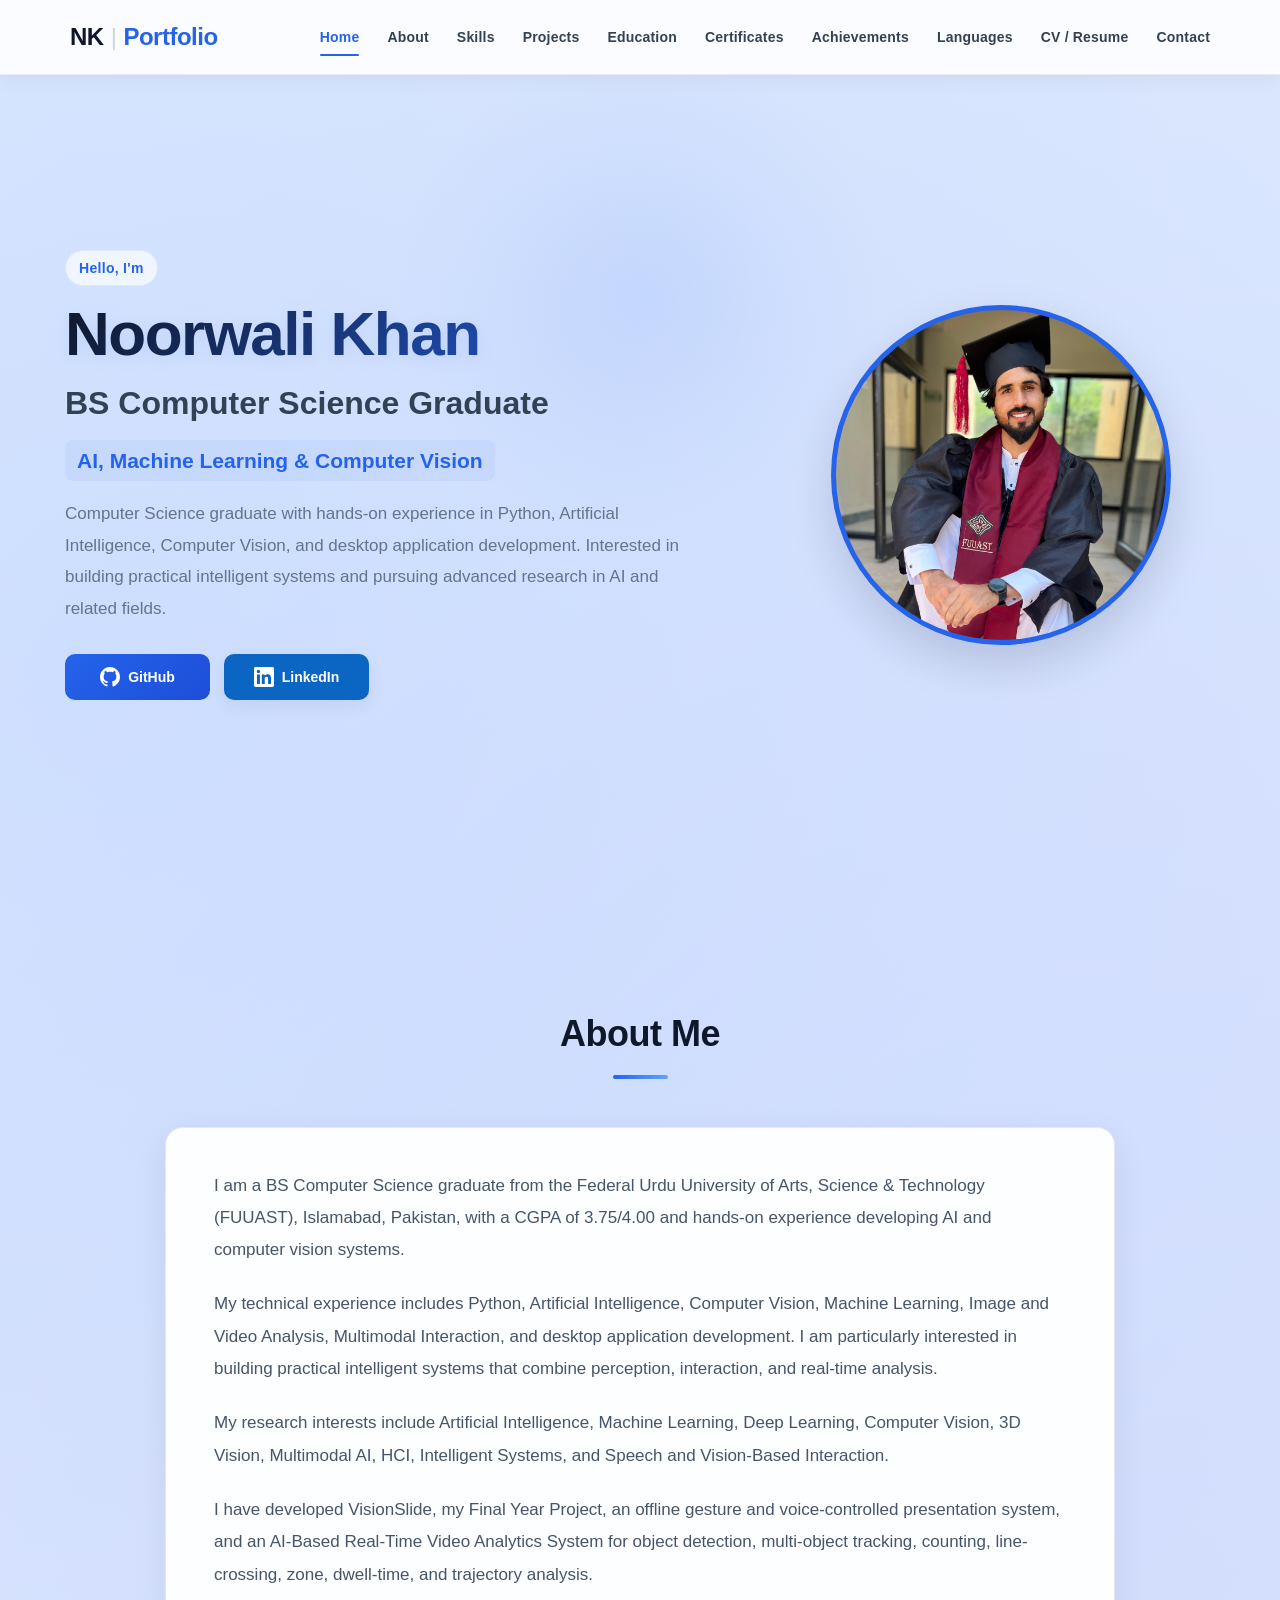
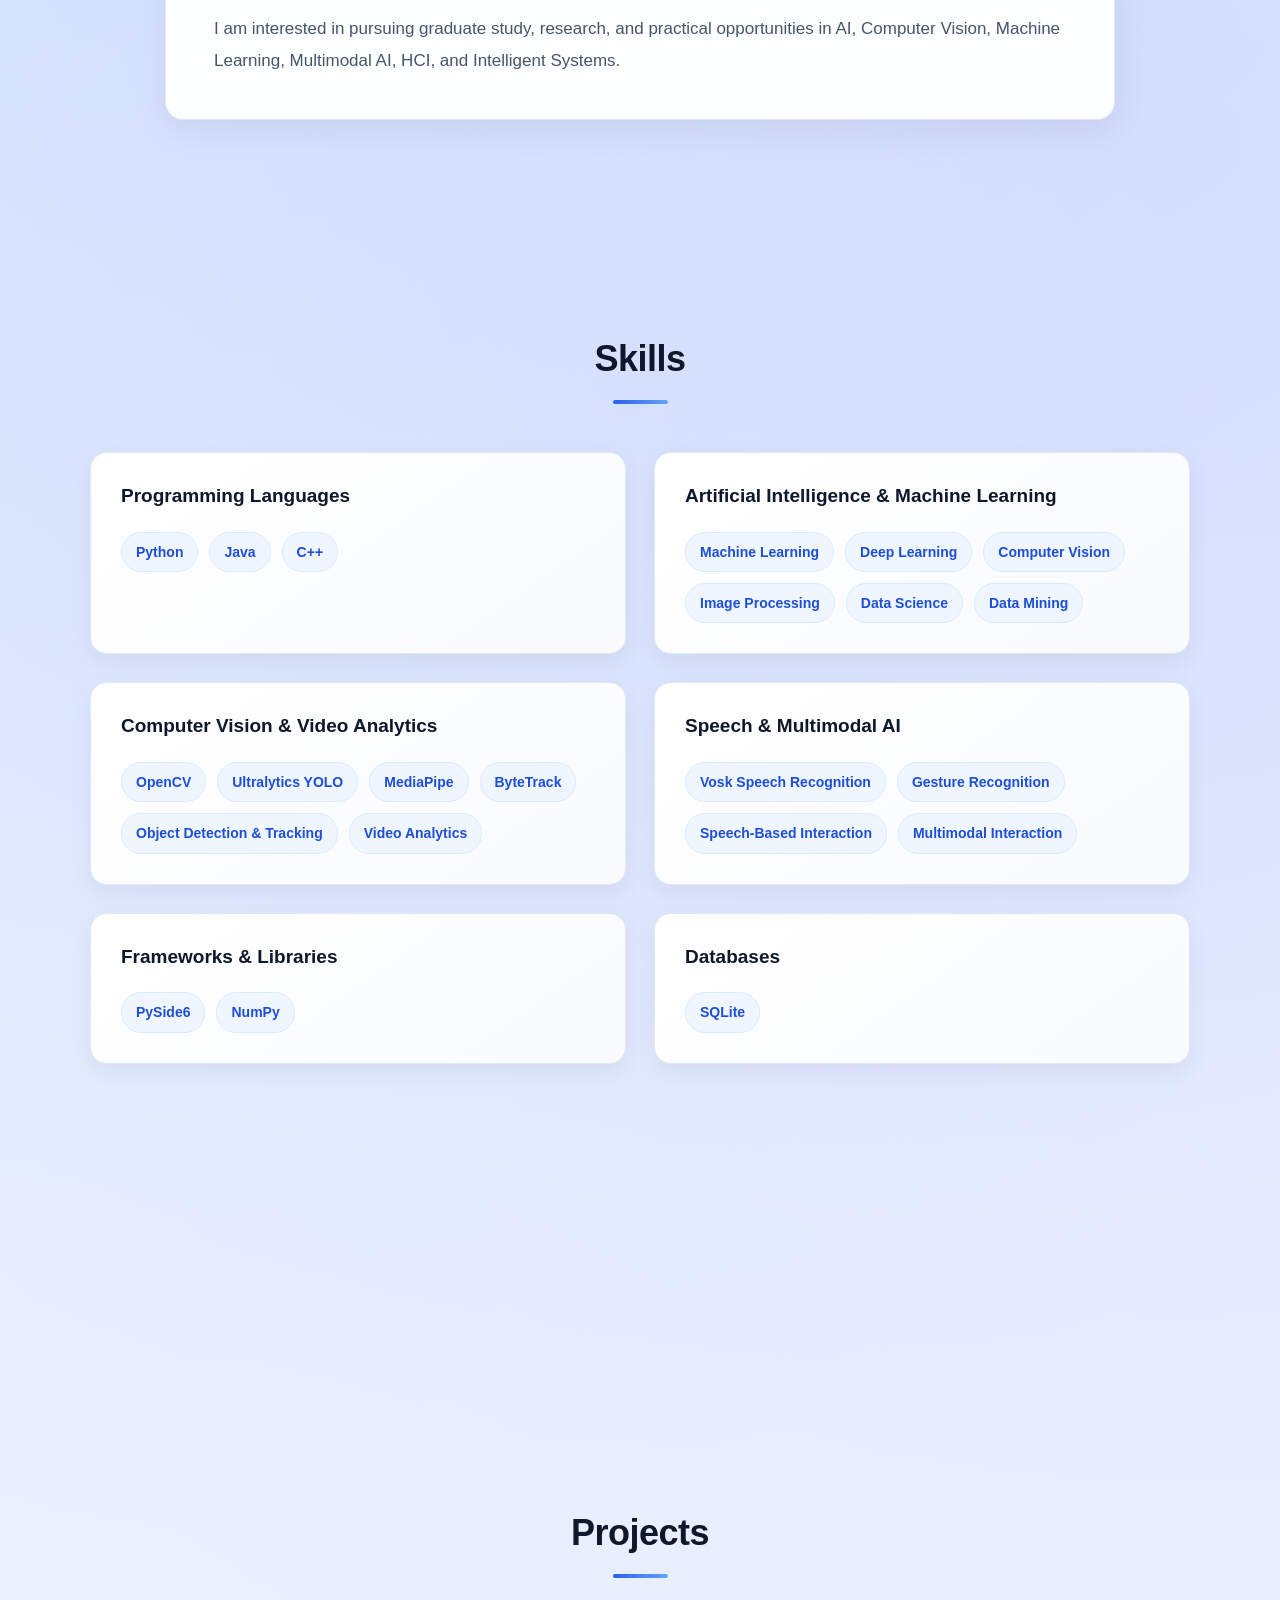
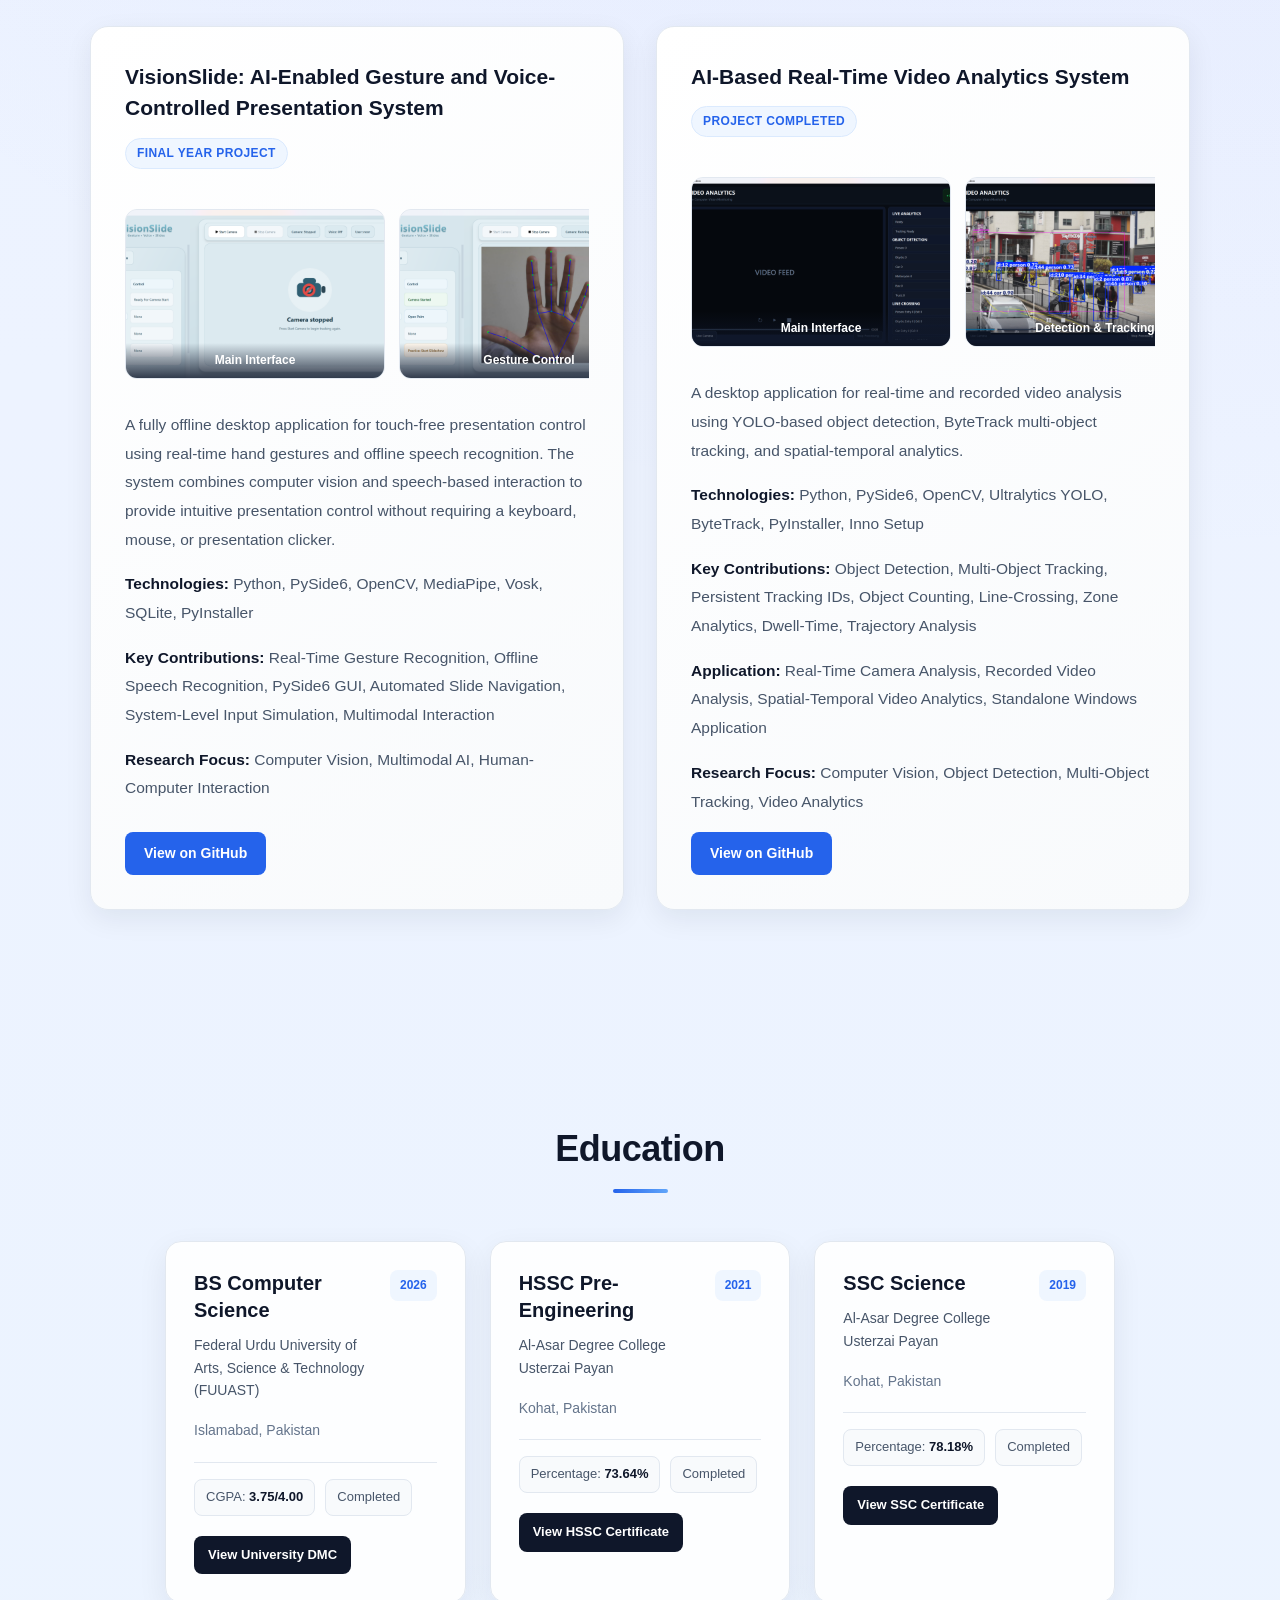
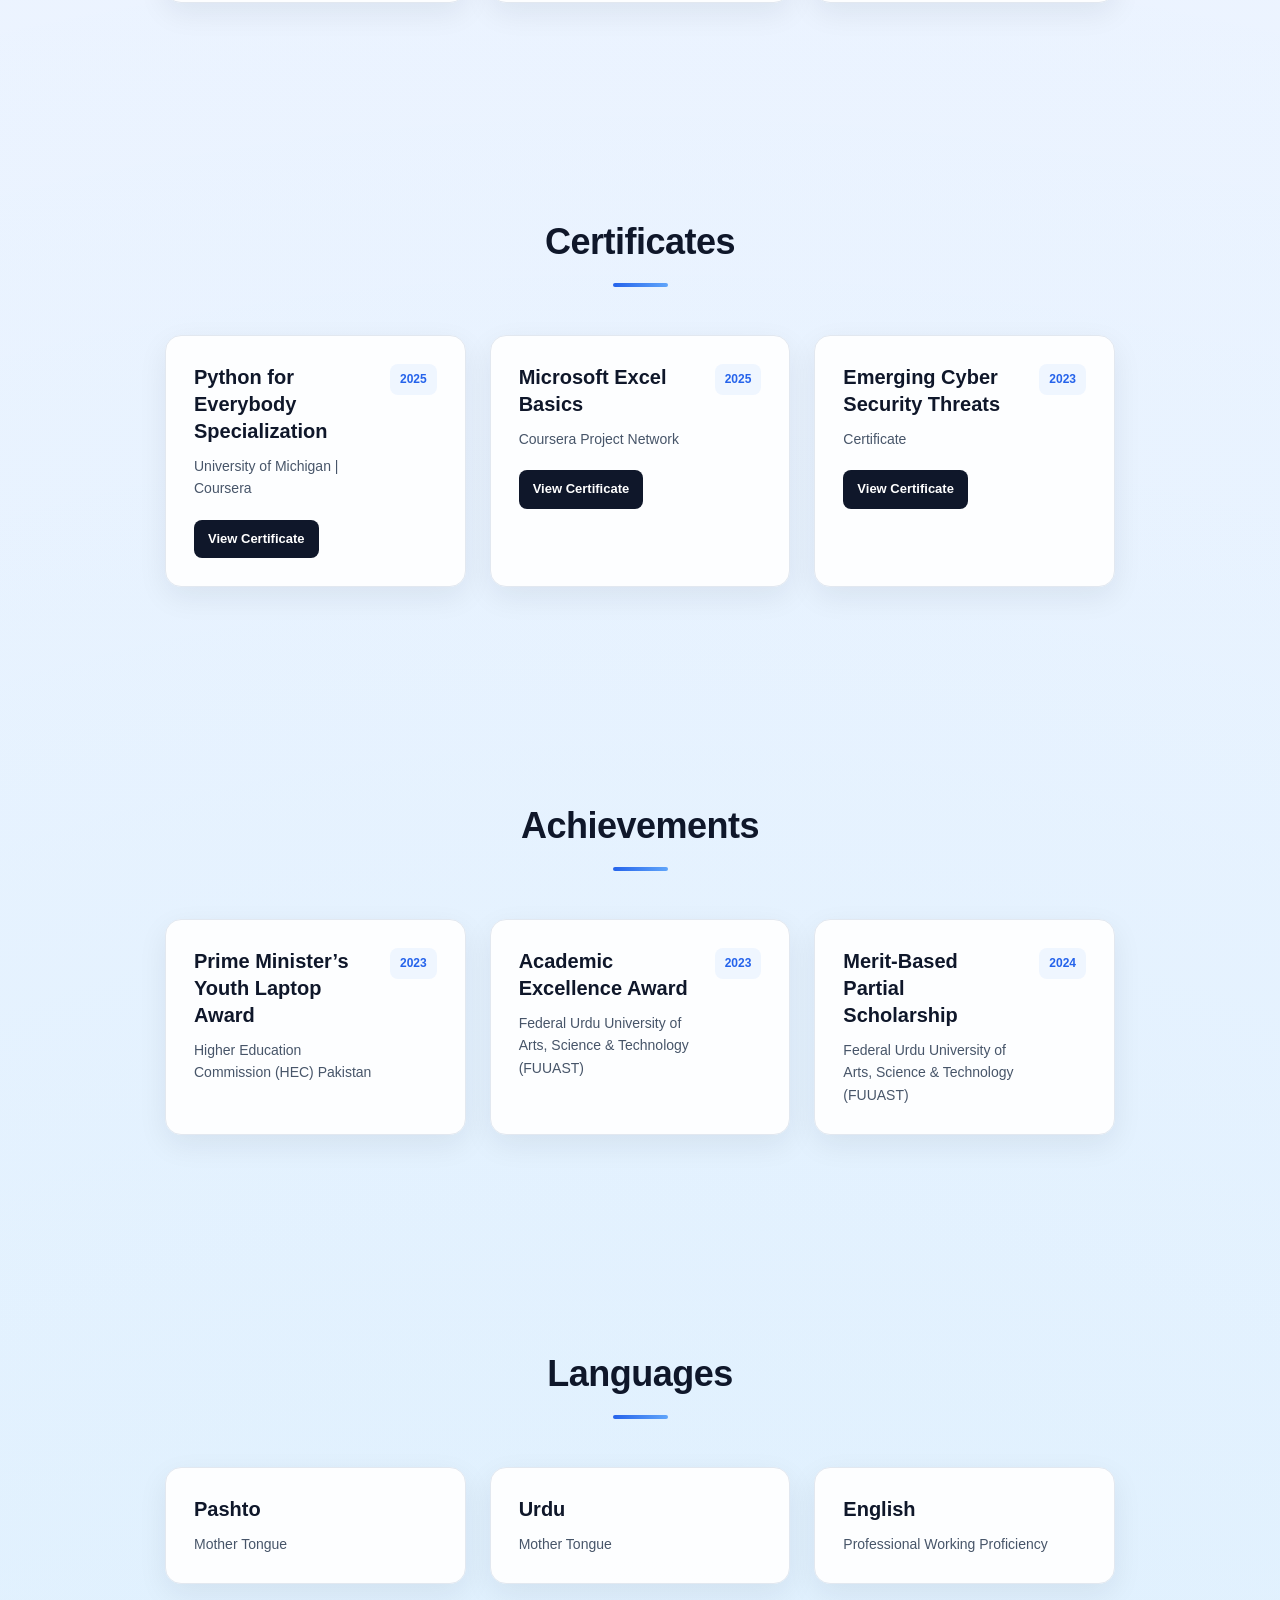
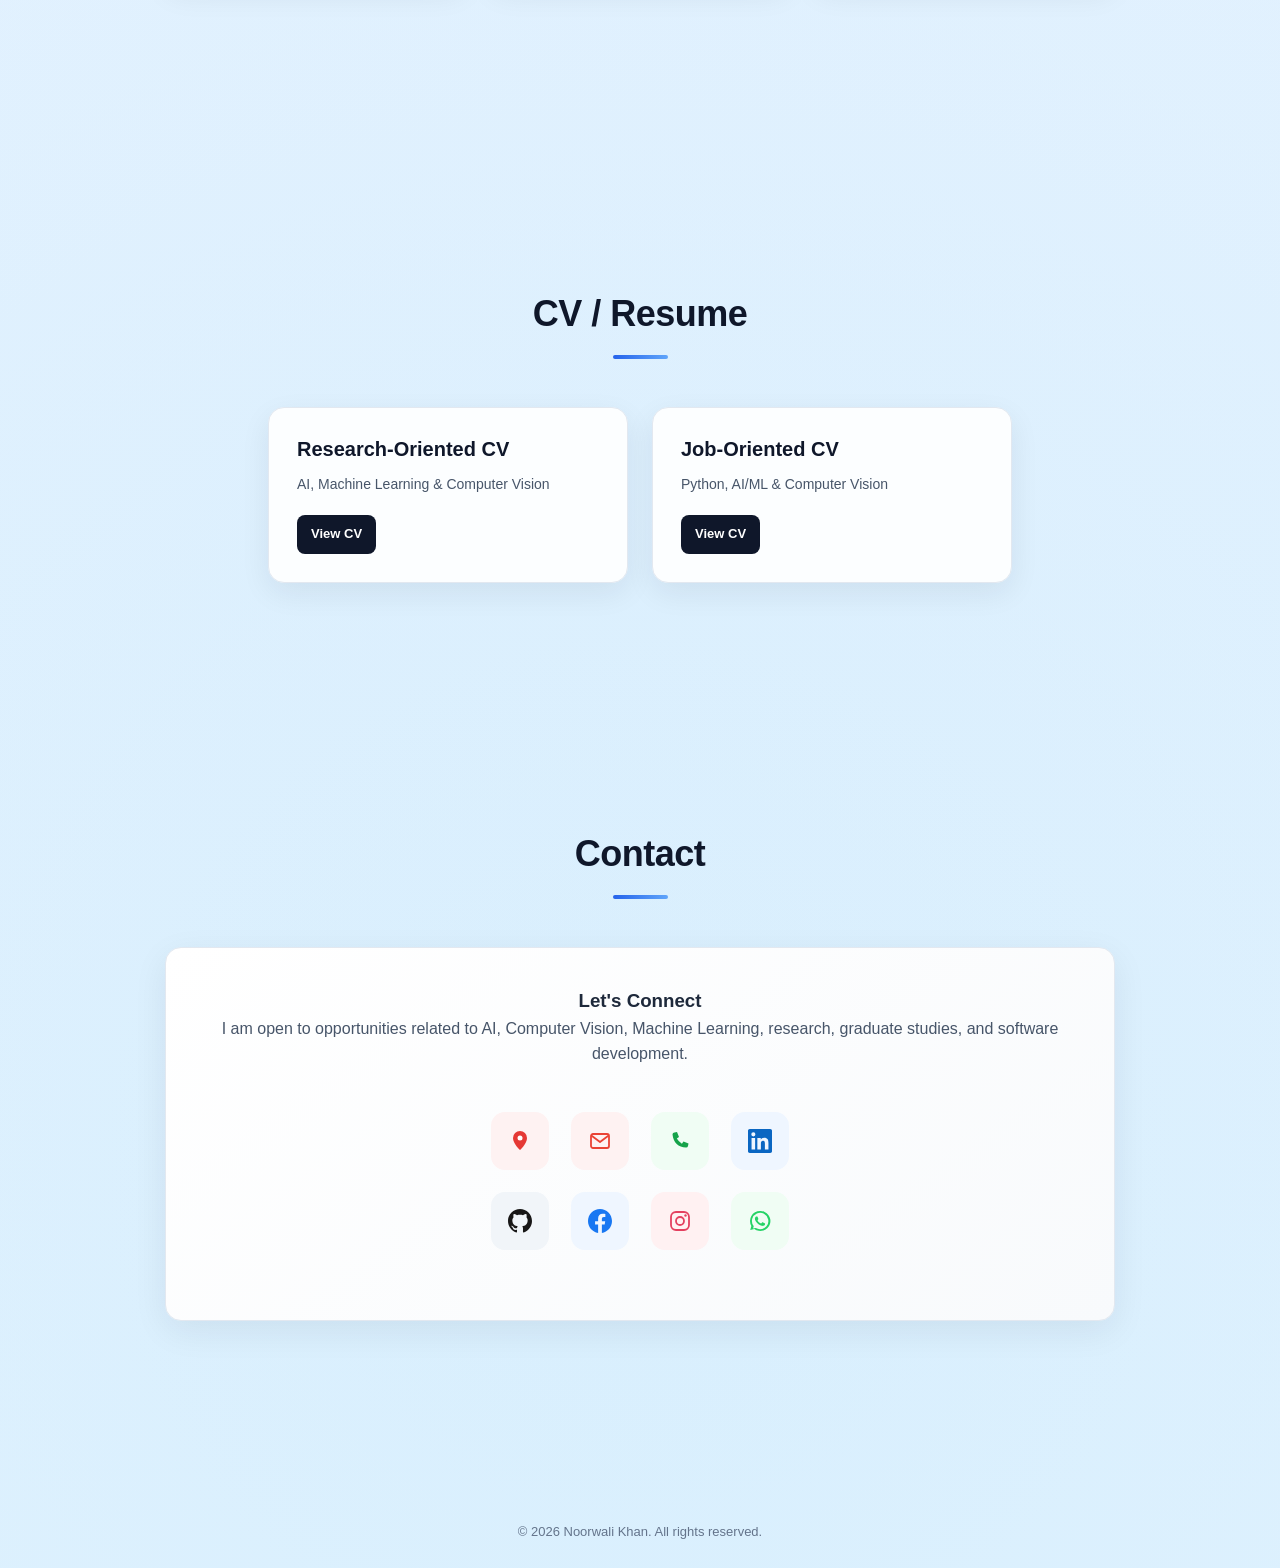
==== commit c9a58fb6: "Refine portfolio responsive styling" ====
--- a/index.html
+++ b/index.html
@@ -1,92 +1,85 @@
 <!doctype html>
-
 <html lang="en">
 
 <head>
 
     <meta charset="UTF-8">
-
 
     <meta
         name="viewport"
         content="width=device-width, initial-scale=1.0"
     >
 
-
     <meta
         name="description"
         content="Noorwali Khan — BS Computer Science graduate specializing in Artificial Intelligence, Machine Learning, Computer Vision, Multimodal AI, and Intelligent Systems."
     >
 
-
     <meta
         name="author"
         content="Noorwali Khan"
     >
 
-
     <meta
         name="keywords"
         content="Noorwali Khan, Computer Science, Artificial Intelligence, Machine Learning, Computer Vision, Multimodal AI, Python, OpenCV, AI Portfolio"
     >
 
-
     <meta
         name="robots"
         content="index, follow"
     >
 
+    <!-- Open Graph -->
 
     <meta
         property="og:title"
         content="Noorwali Khan | AI, Machine Learning & Computer Vision"
     >
 
-
     <meta
         property="og:description"
         content="Personal portfolio of Noorwali Khan, BS Computer Science graduate specializing in AI, Machine Learning, Computer Vision, Multimodal AI, and Intelligent Systems."
     >
 
-
     <meta
         property="og:type"
         content="website"
     >
 
-
     <meta
         property="og:url"
         content="https://noor72353.github.io/portfolio/"
     >
 
-
     <meta
         property="og:site_name"
         content="Noorwali Khan Portfolio"
     >
 
     <meta
-    property="og:image"
-    content="https://noor72353.github.io/portfolio/assets/images/social-preview.png"
->
-
-<meta
-    property="og:image:width"
-    content="1200"
->
-
-<meta
-    property="og:image:height"
-    content="630"
->
-
-<meta
-    property="og:image:alt"
-    content="Noorwali Khan — AI, Machine Learning & Computer Vision"
->
-
-        <meta
+        property="og:image"
+        content="https://noor72353.github.io/portfolio/assets/images/social-preview.png"
+    >
+
+    <meta
+        property="og:image:width"
+        content="1200"
+    >
+
+    <meta
+        property="og:image:height"
+        content="630"
+    >
+
+    <meta
+        property="og:image:alt"
+        content="Noorwali Khan — AI, Machine Learning & Computer Vision"
+    >
+
+    <!-- Twitter -->
+
+    <meta
         name="twitter:card"
         content="summary"
     >
@@ -101,18 +94,17 @@
         content="Personal portfolio of Noorwali Khan, BS Computer Science graduate specializing in AI, Machine Learning, Computer Vision, Multimodal AI, and Intelligent Systems."
     >
 
-
-        <title>
-        NK | Portfolio
-</title>
-
-
-<link
-    rel="icon"
-    type="image/png"
-    href="http://127.0.0.1:5500/assets/images/favicon.png"
->
-
+    <title>NK | Portfolio</title>
+
+    <!-- Favicon -->
+
+    <link
+        rel="icon"
+        type="image/png"
+        href="assets/images/favicon.png"
+    >
+
+    <!-- Main stylesheet -->
 
     <link
         rel="stylesheet"
@@ -124,7 +116,6 @@
 
 <body>
 
-
     <!-- =====================================================
          LOADING SCREEN
          ===================================================== -->
@@ -133,19 +124,12 @@
         id="pageLoader"
         class="page-loader"
     >
-
         <div class="loader-content">
-
             <div class="loader-spinner"></div>
 
-            <p>
-                Loading Portfolio...
-            </p>
-
+            <p>Loading Portfolio...</p>
         </div>
-
     </div>
-
 
 
     <!-- =====================================================
@@ -156,13 +140,11 @@
 
         <nav>
 
-
-           <a href="#home" class="logo">
-    <span class="logo-initials">NK</span>
-    <span class="logo-divider">|</span>
-    <span class="logo-label">Portfolio</span>
-</a>
-
+            <a href="#home" class="logo">
+                <span class="logo-initials">NK</span>
+                <span class="logo-divider">|</span>
+                <span class="logo-label">Portfolio</span>
+            </a>
 
             <button
                 class="menu-toggle"
@@ -172,73 +154,24 @@
                 ☰
             </button>
 
-<ul class="nav-links">
-
-    <li>
-        <a href="#home">
-            Home
-        </a>
-    </li>
-
-    <li>
-        <a href="#about">
-            About
-        </a>
-    </li>
-
-    <li>
-        <a href="#skills">
-            Skills
-        </a>
-    </li>
-
-    <li>
-        <a href="#projects">
-            Projects
-        </a>
-    </li>
-
-    <li>
-        <a href="#education">
-            Education
-        </a>
-    </li>
-
-    <li>
-        <a href="#certificates">
-            Certificates
-        </a>
-    </li>
-
-    <li>
-        <a href="#achievements">
-            Achievements
-        </a>
-    </li>
-
-    <li>
-        <a href="#languages">
-            Languages
-        </a>
-    </li>
-
-    <li>
-        <a href="#cv">
-            CV / Resume
-        </a>
-    </li>
-
-    <li>
-        <a href="#contact">
-            Contact
-        </a>
-    </li>
-
-</ul>
-
-</nav>
-
-</header>
+            <ul class="nav-links">
+
+                <li><a href="#home">Home</a></li>
+                <li><a href="#about">About</a></li>
+                <li><a href="#skills">Skills</a></li>
+                <li><a href="#projects">Projects</a></li>
+                <li><a href="#education">Education</a></li>
+                <li><a href="#certificates">Certificates</a></li>
+                <li><a href="#achievements">Achievements</a></li>
+                <li><a href="#languages">Languages</a></li>
+                <li><a href="#cv">CV / Resume</a></li>
+                <li><a href="#contact">Contact</a></li>
+
+            </ul>
+
+        </nav>
+
+    </header>
 
 
     <!-- =====================================================
@@ -249,37 +182,30 @@
 
 
         <!-- =================================================
-             HOME / HERO SECTION
+             HOME / HERO
              ================================================= -->
 
         <section id="home">
 
-
             <div class="hero-content">
 
-
                 <div class="hero-text">
-
 
                     <p class="hero-greeting">
                         Hello, I'm
                     </p>
 
-
                     <h1>
                         Noorwali Khan
                     </h1>
 
-
                     <h2>
                         BS Computer Science Graduate
                     </h2>
 
-
                     <p class="hero-focus">
-                        AI, Machine Learning & Computer Vision
+                        AI, Machine Learning &amp; Computer Vision
                     </p>
-
 
                     <p class="hero-description">
                         Computer Science graduate with hands-on experience
@@ -289,9 +215,9 @@
                         advanced research in AI and related fields.
                     </p>
 
+                    <!-- Social Links -->
 
                     <div class="home-buttons">
-
 
                         <!-- GitHub -->
 
@@ -302,12 +228,10 @@
                             class="social-button github-button"
                             aria-label="Visit Noorwali Khan's GitHub profile"
                         >
-
                             <svg
                                 viewBox="0 0 24 24"
                                 aria-hidden="true"
                             >
-
                                 <path
                                     fill="currentColor"
                                     d="M12 0C5.37 0 0 5.37 0 12c0 5.3
@@ -332,14 +256,10 @@
                                     C20.565 21.796 24 17.297 24 12
                                     24 5.37 18.63 0 12 0z"
                                 />
-
                             </svg>
 
-
                             GitHub
-
-                        </a>
-
+                        </a>
 
 
                         <!-- LinkedIn -->
@@ -351,12 +271,10 @@
                             class="social-button linkedin-button"
                             aria-label="Visit Noorwali Khan's LinkedIn profile"
                         >
-
                             <svg
                                 viewBox="0 0 24 24"
                                 aria-hidden="true"
                             >
-
                                 <path
                                     fill="currentColor"
                                     d="M20.447 20.452h-3.554v-5.569
@@ -373,1535 +291,1416 @@
                                     C23.2 24 24 23.227 24 22.271V1.729
                                     C24 .774 23.2 0 22.225 0z"
                                 />
-
                             </svg>
 
-
                             LinkedIn
-
-                        </a>
-
-
-                    </div>
-
-
-                </div>
-
+                        </a>
+
+                    </div>
+
+                </div>
 
 
                 <!-- Profile Image -->
 
                 <div class="hero-image">
 
-
                     <div class="profile-image-wrapper">
-
 
                         <img
                             src="assets/images/profile.jpg"
                             alt="Noorwali Khan"
                         >
 
-
-                    </div>
-
-
-                </div>
-
+                    </div>
+
+                </div>
 
             </div>
 
-
         </section>
 
 
-
         <!-- =================================================
-             ABOUT SECTION
+             ABOUT
              ================================================= -->
 
-<section id="about">
-
-    <h2>About Me</h2>
-
-    <div class="about-content">
-
-        <p>
-            I am a <strong>BS Computer Science graduate</strong> from the
-            Federal Urdu University of Arts, Science &amp; Technology
-            (FUUAST), Islamabad, Pakistan, with a CGPA of
-            <strong>3.75/4.00</strong> and hands-on experience developing
-            AI and computer vision systems.
-        </p>
-
-        <p>
-            My technical experience includes
-            <strong>Python, Artificial Intelligence, Computer Vision,
-            Machine Learning, Image and Video Analysis, Multimodal
-            Interaction, and desktop application development</strong>.
-            I am particularly interested in building practical intelligent
-            systems that combine perception, interaction, and real-time
-            analysis.
-        </p>
-
-        <p>
-            My research interests include
-            <strong>Artificial Intelligence, Machine Learning, Deep Learning,
-            Computer Vision, 3D Vision, Multimodal AI, HCI, Intelligent
-            Systems, and Speech and Vision-Based Interaction</strong>.
-        </p>
-
-        <p>
-            I have developed <strong>VisionSlide</strong>, my Final Year
-            Project, an offline gesture and voice-controlled presentation
-            system, and an <strong>AI-Based Real-Time Video Analytics
-            System</strong> for object detection, multi-object tracking,
-            counting, line-crossing, zone, dwell-time, and trajectory
-            analysis.
-        </p>
-
-        <p>
-            I am interested in pursuing
-            <strong>graduate study, research, and practical opportunities</strong>
-            in AI, Computer Vision, Machine Learning, Multimodal AI, HCI,
-            and Intelligent Systems.
-        </p>
-
-    </div>
-
-</section>
+        <section id="about">
+
+            <h2>About Me</h2>
+
+            <div class="about-content">
+
+                <p>
+                    I am a <strong>BS Computer Science graduate</strong>
+                    from the Federal Urdu University of Arts, Science &amp;
+                    Technology (FUUAST), Islamabad, Pakistan, with a CGPA of
+                    <strong>3.75/4.00</strong> and hands-on experience
+                    developing AI and computer vision systems.
+                </p>
+
+                <p>
+                    My technical experience includes
+                    <strong>Python, Artificial Intelligence, Computer Vision,
+                    Machine Learning, Image and Video Analysis, Multimodal
+                    Interaction, and desktop application development</strong>.
+                    I am particularly interested in building practical
+                    intelligent systems that combine perception, interaction,
+                    and real-time analysis.
+                </p>
+
+                <p>
+                    My research interests include
+                    <strong>Artificial Intelligence, Machine Learning,
+                    Deep Learning, Computer Vision, 3D Vision, Multimodal AI,
+                    HCI, Intelligent Systems, and Speech and Vision-Based
+                    Interaction</strong>.
+                </p>
+
+                <p>
+                    I have developed <strong>VisionSlide</strong>, my Final
+                    Year Project, an offline gesture and voice-controlled
+                    presentation system, and an
+                    <strong>AI-Based Real-Time Video Analytics System</strong>
+                    for object detection, multi-object tracking, counting,
+                    line-crossing, zone, dwell-time, and trajectory analysis.
+                </p>
+
+                <p>
+                    I am interested in pursuing
+                    <strong>graduate study, research, and practical
+                    opportunities</strong> in AI, Computer Vision,
+                    Machine Learning, Multimodal AI, HCI, and Intelligent
+                    Systems.
+                </p>
+
+            </div>
+
+        </section>
+
 
         <!-- =================================================
-             SKILLS SECTION
+             SKILLS
              ================================================= -->
 
-       <section id="skills">
-
-        <h2>Skills</h2>
-
-<div class="skills-container">
-
-    <div class="skill-category">
-        <h3>Programming Languages</h3>
-        <div class="skill-list">
-            <span>Python</span>
-            <span>Java</span>
-            <span>C++</span>
+        <section id="skills">
+
+            <h2>Skills</h2>
+
+            <div class="skills-container">
+
+                <div class="skill-category">
+
+                    <h3>Programming Languages</h3>
+
+                    <div class="skill-list">
+                        <span>Python</span>
+                        <span>Java</span>
+                        <span>C++</span>
+                    </div>
+
+                </div>
+
+
+                <div class="skill-category">
+
+                    <h3>Artificial Intelligence &amp; Machine Learning</h3>
+
+                    <div class="skill-list">
+                        <span>Machine Learning</span>
+                        <span>Deep Learning</span>
+                        <span>Computer Vision</span>
+                        <span>Image Processing</span>
+                        <span>Data Science</span>
+                        <span>Data Mining</span>
+                    </div>
+
+                </div>
+
+
+                <div class="skill-category">
+
+                    <h3>Computer Vision &amp; Video Analytics</h3>
+
+                    <div class="skill-list">
+                        <span>OpenCV</span>
+                        <span>Ultralytics YOLO</span>
+                        <span>MediaPipe</span>
+                        <span>ByteTrack</span>
+                        <span>Object Detection &amp; Tracking</span>
+                        <span>Video Analytics</span>
+                    </div>
+
+                </div>
+
+
+                <div class="skill-category">
+
+                    <h3>Speech &amp; Multimodal AI</h3>
+
+                    <div class="skill-list">
+                        <span>Vosk Speech Recognition</span>
+                        <span>Gesture Recognition</span>
+                        <span>Speech-Based Interaction</span>
+                        <span>Multimodal Interaction</span>
+                    </div>
+
+                </div>
+
+
+                <div class="skill-category">
+
+                    <h3>Frameworks &amp; Libraries</h3>
+
+                    <div class="skill-list">
+                        <span>PySide6</span>
+                        <span>NumPy</span>
+                    </div>
+
+                </div>
+
+
+                <div class="skill-category">
+
+                    <h3>Databases</h3>
+
+                    <div class="skill-list">
+                        <span>SQLite</span>
+                    </div>
+
+                </div>
+
+
+                <div class="skill-category">
+
+                    <h3>Development Tools</h3>
+
+                    <div class="skill-list">
+                        <span>Git</span>
+                        <span>GitHub</span>
+                        <span>Visual Studio Code</span>
+                        <span>PyInstaller</span>
+                        <span>Inno Setup</span>
+                    </div>
+
+                </div>
+
+            </div>
+
+        </section>
+
+
+        <!-- =================================================
+             PROJECTS
+             ================================================= -->
+
+        <section id="projects">
+
+            <h2>Projects</h2>
+
+            <div class="projects-container">
+
+
+                <!-- VisionSlide -->
+
+                <div class="project-card">
+
+                    <h3>
+                        VisionSlide: AI-Enabled Gesture and
+                        Voice-Controlled Presentation System
+                    </h3>
+
+                    <p class="project-type">
+                        Final Year Project
+                    </p>
+
+                    <div class="project-gallery">
+
+                        <a
+                            href="assets/images/visionslide-01-main-ui.png"
+                            target="_blank"
+                            rel="noopener noreferrer"
+                            class="project-image"
+                        >
+                            <img
+                                src="assets/images/visionslide-01-main-ui.png"
+                                alt="VisionSlide main application interface"
+                                loading="lazy"
+                            >
+                            <span>Main Interface</span>
+                        </a>
+
+                        <a
+                            href="assets/images/visionslide-02-gesture-control.png"
+                            target="_blank"
+                            rel="noopener noreferrer"
+                            class="project-image"
+                        >
+                            <img
+                                src="assets/images/visionslide-02-gesture-control.png"
+                                alt="VisionSlide gesture control"
+                                loading="lazy"
+                            >
+                            <span>Gesture Control</span>
+                        </a>
+
+                        <a
+                            href="assets/images/visionslide-03-voice-control.png"
+                            target="_blank"
+                            rel="noopener noreferrer"
+                            class="project-image"
+                        >
+                            <img
+                                src="assets/images/visionslide-03-voice-control.png"
+                                alt="VisionSlide voice control"
+                                loading="lazy"
+                            >
+                            <span>Voice Control</span>
+                        </a>
+
+                        <a
+                            href="assets/images/visionslide-04-slide-control.png"
+                            target="_blank"
+                            rel="noopener noreferrer"
+                            class="project-image"
+                        >
+                            <img
+                                src="assets/images/visionslide-04-slide-control.png"
+                                alt="VisionSlide slide control"
+                                loading="lazy"
+                            >
+                            <span>Slide Control</span>
+                        </a>
+
+                        <a
+                            href="assets/images/visionslide-05-settings.png"
+                            target="_blank"
+                            rel="noopener noreferrer"
+                            class="project-image"
+                        >
+                            <img
+                                src="assets/images/visionslide-05-settings.png"
+                                alt="VisionSlide settings interface"
+                                loading="lazy"
+                            >
+                            <span>Settings</span>
+                        </a>
+
+                    </div>
+
+                    <p>
+                        A fully offline desktop application for touch-free
+                        presentation control using real-time hand gestures
+                        and offline speech recognition. The system combines
+                        computer vision and speech-based interaction to provide
+                        intuitive presentation control without requiring a
+                        keyboard, mouse, or presentation clicker.
+                    </p>
+
+                    <p>
+                        <strong>Technologies:</strong>
+                        Python, PySide6, OpenCV, MediaPipe, Vosk,
+                        SQLite, PyInstaller
+                    </p>
+
+                    <p>
+                        <strong>Key Contributions:</strong>
+                        Real-Time Gesture Recognition, Offline Speech
+                        Recognition, PySide6 GUI, Automated Slide Navigation,
+                        System-Level Input Simulation, Multimodal Interaction
+                    </p>
+
+                    <p>
+                        <strong>Research Focus:</strong>
+                        Computer Vision, Multimodal AI,
+                        Human-Computer Interaction
+                    </p>
+
+                    <a
+                        href="https://github.com/Noor72353/VisionSlide"
+                        target="_blank"
+                        rel="noopener noreferrer"
+                    >
+                        View on GitHub
+                    </a>
+
+                </div>
+
+
+                <!-- AI Video Analytics -->
+
+                <div class="project-card">
+
+                    <h3>
+                        AI-Based Real-Time Video Analytics System
+                    </h3>
+
+                    <p class="project-type">
+                        Project Completed
+                    </p>
+
+                    <div class="project-gallery">
+
+                        <a
+                            href="assets/images/video-analytics-01-main-ui.png"
+                            target="_blank"
+                            rel="noopener noreferrer"
+                            class="project-image"
+                        >
+                            <img
+                                src="assets/images/video-analytics-01-main-ui.png"
+                                alt="AI Video Analytics main application interface"
+                                loading="lazy"
+                            >
+                            <span>Main Interface</span>
+                        </a>
+
+                        <a
+                            href="assets/images/video-analytics-02-detection-tracking.png"
+                            target="_blank"
+                            rel="noopener noreferrer"
+                            class="project-image"
+                        >
+                            <img
+                                src="assets/images/video-analytics-02-detection-tracking.png"
+                                alt="AI Video Analytics object detection and tracking"
+                                loading="lazy"
+                            >
+                            <span>Detection &amp; Tracking</span>
+                        </a>
+
+                        <a
+                            href="assets/images/video-analytics-03-line-crossing.png"
+                            target="_blank"
+                            rel="noopener noreferrer"
+                            class="project-image"
+                        >
+                            <img
+                                src="assets/images/video-analytics-03-line-crossing.png"
+                                alt="AI Video Analytics line crossing analysis"
+                                loading="lazy"
+                            >
+                            <span>Line Crossing</span>
+                        </a>
+
+                        <a
+                            href="assets/images/video-analytics-04-zone-analytics.png"
+                            target="_blank"
+                            rel="noopener noreferrer"
+                            class="project-image"
+                        >
+                            <img
+                                src="assets/images/video-analytics-04-zone-analytics.png"
+                                alt="AI Video Analytics zone analytics"
+                                loading="lazy"
+                            >
+                            <span>Zone Analytics</span>
+                        </a>
+
+                        <a
+                            href="assets/images/video-analytics-05-trajectory.png"
+                            target="_blank"
+                            rel="noopener noreferrer"
+                            class="project-image"
+                        >
+                            <img
+                                src="assets/images/video-analytics-05-trajectory.png"
+                                alt="AI Video Analytics trajectory visualization"
+                                loading="lazy"
+                            >
+                            <span>Trajectory</span>
+                        </a>
+
+                    </div>
+
+                    <p>
+                        A desktop application for real-time and recorded
+                        video analysis using YOLO-based object detection,
+                        ByteTrack multi-object tracking, and spatial-temporal
+                        analytics.
+                    </p>
+
+                    <p>
+                        <strong>Technologies:</strong>
+                        Python, PySide6, OpenCV, Ultralytics YOLO,
+                        ByteTrack, PyInstaller, Inno Setup
+                    </p>
+
+                    <p>
+                        <strong>Key Contributions:</strong>
+                        Object Detection, Multi-Object Tracking,
+                        Persistent Tracking IDs, Object Counting,
+                        Line-Crossing, Zone Analytics, Dwell-Time,
+                        Trajectory Analysis
+                    </p>
+
+                    <p>
+                        <strong>Application:</strong>
+                        Real-Time Camera Analysis, Recorded Video Analysis,
+                        Spatial-Temporal Video Analytics,
+                        Standalone Windows Application
+                    </p>
+
+                    <p>
+                        <strong>Research Focus:</strong>
+                        Computer Vision, Object Detection,
+                        Multi-Object Tracking, Video Analytics
+                    </p>
+
+                    <a
+                        href="https://github.com/Noor72353/ai-video-analytics"
+                        target="_blank"
+                        rel="noopener noreferrer"
+                    >
+                        View on GitHub
+                    </a>
+
+                </div>
+
+            </div>
+
+        </section>
+
+
+        <!-- =================================================
+             EDUCATION
+             ================================================= -->
+
+        <section id="education">
+
+            <h2>Education</h2>
+
+            <div class="education-container">
+
+
+                <!-- BS Computer Science -->
+
+                <div class="education-item">
+
+                    <div class="education-header">
+
+                        <div>
+
+                            <h3>BS Computer Science</h3>
+
+                            <p class="education-institution">
+                                Federal Urdu University of Arts,
+                                Science &amp; Technology (FUUAST)
+                            </p>
+
+                        </div>
+
+                        <span class="education-year">
+                            2026
+                        </span>
+
+                    </div>
+
+                    <p class="education-location">
+                        Islamabad, Pakistan
+                    </p>
+
+                    <div class="education-details">
+
+                        <span>
+                            CGPA:
+                            <strong>3.75/4.00</strong>
+                        </span>
+
+                        <span>Completed</span>
+
+                    </div>
+
+                    <div class="education-document">
+
+                        <a
+                            href="assets/documents/University_DMC.pdf"
+                            target="_blank"
+                            rel="noopener noreferrer"
+                        >
+                            View University DMC
+                        </a>
+
+                    </div>
+
+                </div>
+
+
+                <!-- HSSC -->
+
+                <div class="education-item">
+
+                    <div class="education-header">
+
+                        <div>
+
+                            <h3>HSSC Pre-Engineering</h3>
+
+                            <p class="education-institution">
+                                Al-Asar Degree College Usterzai Payan
+                            </p>
+
+                            <p class="education-location">
+                                Kohat, Pakistan
+                            </p>
+
+                        </div>
+
+                        <span class="education-year">
+                            2021
+                        </span>
+
+                    </div>
+
+                    <div class="education-details">
+
+                        <span>
+                            Percentage:
+                            <strong>73.64%</strong>
+                        </span>
+
+                        <span>Completed</span>
+
+                    </div>
+
+                    <div class="education-document">
+
+                        <a
+                            href="assets/documents/HSSC_Certificate.pdf"
+                            target="_blank"
+                            rel="noopener noreferrer"
+                        >
+                            View HSSC Certificate
+                        </a>
+
+                    </div>
+
+                </div>
+
+
+                <!-- SSC -->
+
+                <div class="education-item">
+
+                    <div class="education-header">
+
+                        <div>
+
+                            <h3>SSC Science</h3>
+
+                            <p class="education-institution">
+                                Al-Asar Degree College Usterzai Payan
+                            </p>
+
+                            <p class="education-location">
+                                Kohat, Pakistan
+                            </p>
+
+                        </div>
+
+                        <span class="education-year">
+                            2019
+                        </span>
+
+                    </div>
+
+                    <div class="education-details">
+
+                        <span>
+                            Percentage:
+                            <strong>78.18%</strong>
+                        </span>
+
+                        <span>Completed</span>
+
+                    </div>
+
+                    <div class="education-document">
+
+                        <a
+                            href="assets/documents/SSC_Certificate.pdf"
+                            target="_blank"
+                            rel="noopener noreferrer"
+                        >
+                            View SSC Certificate
+                        </a>
+
+                    </div>
+
+                </div>
+
+            </div>
+
+        </section>
+
+
+        <!-- =================================================
+             CERTIFICATES
+             ================================================= -->
+
+        <section id="certificates">
+
+            <h2>Certificates</h2>
+
+            <div class="education-container">
+
+
+                <!-- Python for Everybody -->
+
+                <div class="education-item">
+
+                    <div class="education-header">
+
+                        <div>
+
+                            <h3>Python for Everybody Specialization</h3>
+
+                            <p class="education-institution">
+                                University of Michigan | Coursera
+                            </p>
+
+                        </div>
+
+                        <span class="education-year">
+                            2025
+                        </span>
+
+                    </div>
+
+                    <div class="education-document">
+
+                        <a
+                            href="https://coursera.org/verify/specialization/UUXT0E7ESRXZ"
+                            target="_blank"
+                            rel="noopener noreferrer"
+                        >
+                            View Certificate
+                        </a>
+
+                    </div>
+
+                </div>
+
+
+                <!-- Microsoft Excel Basics -->
+
+                <div class="education-item">
+
+                    <div class="education-header">
+
+                        <div>
+
+                            <h3>Microsoft Excel Basics</h3>
+
+                            <p class="education-institution">
+                                Coursera Project Network
+                            </p>
+
+                        </div>
+
+                        <span class="education-year">
+                            2025
+                        </span>
+
+                    </div>
+
+                    <div class="education-document">
+
+                        <a
+                            href="https://coursera.org/verify/F804HCVPJEJD"
+                            target="_blank"
+                            rel="noopener noreferrer"
+                        >
+                            View Certificate
+                        </a>
+
+                    </div>
+
+                </div>
+
+
+                <!-- Emerging Cyber Security Threats -->
+
+                <div class="education-item">
+
+                    <div class="education-header">
+
+                        <div>
+
+                            <h3>Emerging Cyber Security Threats</h3>
+
+                            <p class="education-institution">
+                                Certificate
+                            </p>
+
+                        </div>
+
+                        <span class="education-year">
+                            2023
+                        </span>
+
+                    </div>
+
+                    <div class="education-document">
+
+                        <a
+                            href="assets/certificates/Emerging cyber security threates.pdf"
+                            target="_blank"
+                            rel="noopener noreferrer"
+                        >
+                            View Certificate
+                        </a>
+
+                    </div>
+
+                </div>
+
+            </div>
+
+        </section>
+
+
+        <!-- =================================================
+             ACHIEVEMENTS
+             ================================================= -->
+
+        <section id="achievements">
+
+            <h2>Achievements</h2>
+
+            <div class="education-container">
+
+
+                <!-- Prime Minister's Youth Laptop Award -->
+
+                <div class="education-item">
+
+                    <div class="education-header">
+
+                        <div>
+
+                            <h3>Prime Minister’s Youth Laptop Award</h3>
+
+                            <p class="education-institution">
+                                Higher Education Commission (HEC) Pakistan
+                            </p>
+
+                        </div>
+
+                        <span class="education-year">
+                            2023
+                        </span>
+
+                    </div>
+
+                </div>
+
+
+                <!-- Academic Excellence Award -->
+
+                <div class="education-item">
+
+                    <div class="education-header">
+
+                        <div>
+
+                            <h3>Academic Excellence Award</h3>
+
+                            <p class="education-institution">
+                                Federal Urdu University of Arts,
+                                Science &amp; Technology (FUUAST)
+                            </p>
+
+                        </div>
+
+                        <span class="education-year">
+                            2023
+                        </span>
+
+                    </div>
+
+                </div>
+
+
+                <!-- Merit-Based Partial Scholarship -->
+
+                <div class="education-item">
+
+                    <div class="education-header">
+
+                        <div>
+
+                            <h3>Merit-Based Partial Scholarship</h3>
+
+                            <p class="education-institution">
+                                Federal Urdu University of Arts,
+                                Science &amp; Technology (FUUAST)
+                            </p>
+
+                        </div>
+
+                        <span class="education-year">
+                            2024
+                        </span>
+
+                    </div>
+
+                </div>
+
+            </div>
+
+        </section>
+
+
+        <!-- =================================================
+             LANGUAGES
+             ================================================= -->
+
+        <section id="languages">
+
+            <h2>Languages</h2>
+
+            <div class="education-container">
+
+
+                <!-- Pashto -->
+
+                <div class="education-item">
+
+                    <div class="education-header">
+
+                        <div>
+
+                            <h3>Pashto</h3>
+
+                            <p class="education-institution">
+                                Mother Tongue
+                            </p>
+
+                        </div>
+
+                    </div>
+
+                </div>
+
+
+                <!-- Urdu -->
+
+                <div class="education-item">
+
+                    <div class="education-header">
+
+                        <div>
+
+                            <h3>Urdu</h3>
+
+                            <p class="education-institution">
+                                Mother Tongue
+                            </p>
+
+                        </div>
+
+                    </div>
+
+                </div>
+
+
+                <!-- English -->
+
+                <div class="education-item">
+
+                    <div class="education-header">
+
+                        <div>
+
+                            <h3>English</h3>
+
+                            <p class="education-institution">
+                                Professional Working Proficiency
+                            </p>
+
+                        </div>
+
+                    </div>
+
+                </div>
+
+            </div>
+
+        </section>
+
+
+        <!-- =================================================
+             CV / RESUME
+             ================================================= -->
+
+        <section id="cv">
+
+            <h2>CV / Resume</h2>
+
+            <div class="education-container">
+
+
+                <!-- Research-Oriented CV -->
+
+                <div class="education-item">
+
+                    <div class="education-header">
+
+                        <div>
+
+                            <h3>Research-Oriented CV</h3>
+
+                            <p class="education-institution">
+                                AI, Machine Learning &amp; Computer Vision
+                            </p>
+
+                        </div>
+
+                    </div>
+
+                    <div class="education-document">
+
+                        <a
+                            href="assets/documents/Noorwali_Khan_Research_CV.pdf"
+                            target="_blank"
+                            rel="noopener noreferrer"
+                        >
+                            View CV
+                        </a>
+
+                    </div>
+
+                </div>
+
+
+                <!-- Job-Oriented CV -->
+
+                <div class="education-item">
+
+                    <div class="education-header">
+
+                        <div>
+
+                            <h3>Job-Oriented CV</h3>
+
+                            <p class="education-institution">
+                                Python, AI/ML &amp; Computer Vision
+                            </p>
+
+                        </div>
+
+                    </div>
+
+                    <div class="education-document">
+
+                        <a
+                            href="assets/documents/Noorwali_Khan_Job_CV.pdf"
+                            target="_blank"
+                            rel="noopener noreferrer"
+                        >
+                            View CV
+                        </a>
+
+                    </div>
+
+                </div>
+
+            </div>
+
+        </section>
+
+
+        <!-- =================================================
+             CONTACT
+             ================================================= -->
+
+        <section id="contact">
+
+            <h2>Contact</h2>
+
+            <div class="contact-content">
+
+                <div class="contact-intro">
+
+                    <h3>Let's Connect</h3>
+
+                    <p>
+                        I am open to opportunities related to AI,
+                        Computer Vision, Machine Learning, research,
+                        graduate studies, and software development.
+                    </p>
+
+                </div>
+
+
+                <div class="contact-details">
+
+
+                    <!-- Location -->
+
+                    <a
+                        href="https://www.google.com/maps/search/?api=1&query=Rawalpindi%2C%20Pakistan"
+                        target="_blank"
+                        rel="noopener noreferrer"
+                        class="contact-icon-link"
+                        aria-label="View location in Google Maps"
+                        title="Location"
+                    >
+
+                        <div class="contact-icon location-icon">
+
+                            <svg
+                                viewBox="0 0 24 24"
+                                aria-hidden="true"
+                            >
+
+                                <path
+                                    fill="currentColor"
+                                    d="M12 21s7-6.2 7-12a7 7 0 1 0-14 0c0 5.8 7 12 7 12Z"
+                                />
+
+                                <circle
+                                    cx="12"
+                                    cy="9"
+                                    r="2.5"
+                                    fill="#ffffff"
+                                />
+
+                            </svg>
+
+                        </div>
+
+                    </a>
+
+
+                    <!-- Email -->
+
+                    <a
+                        href="mailto:noor.wali.khan.1214@gmail.com"
+                        class="contact-icon-link"
+                        aria-label="Send an email"
+                        title="Email"
+                    >
+
+                        <div class="contact-icon email-icon">
+
+                            <svg
+                                viewBox="0 0 24 24"
+                                aria-hidden="true"
+                            >
+
+                                <rect
+                                    x="3"
+                                    y="5"
+                                    width="18"
+                                    height="14"
+                                    rx="2"
+                                    fill="none"
+                                    stroke="currentColor"
+                                    stroke-width="1.8"
+                                />
+
+                                <path
+                                    d="M4 7l8 6 8-6"
+                                    fill="none"
+                                    stroke="currentColor"
+                                    stroke-width="1.8"
+                                    stroke-linecap="round"
+                                    stroke-linejoin="round"
+                                />
+
+                            </svg>
+
+                        </div>
+
+                    </a>
+
+
+                    <!-- Phone -->
+
+                    <a
+                        href="tel:+923081039638"
+                        class="contact-icon-link"
+                        aria-label="Call phone number"
+                        title="Phone"
+                    >
+
+                        <div class="contact-icon phone-icon">
+
+                            <svg
+                                viewBox="0 0 24 24"
+                                aria-hidden="true"
+                            >
+
+                                <path
+                                    fill="currentColor"
+                                    d="M6.5 3.5 9 3l2 5-2.2 1.6a14 14 0 0 0 5.1 5.1l1.6-2.2 5 2-.5 2.5a2 2 0 0 1-2 1.5C10.3 18.5 5.5 13.7 4.5 5.5a2 2 0 0 1 2-2Z"
+                                />
+
+                            </svg>
+
+                        </div>
+
+                    </a>
+
+
+                    <!-- LinkedIn -->
+
+                    <a
+                        href="https://linkedin.com/in/noorwali-khan-b03116218"
+                        target="_blank"
+                        rel="noopener noreferrer"
+                        class="contact-icon-link"
+                        aria-label="Visit LinkedIn profile"
+                        title="LinkedIn"
+                    >
+
+                        <div class="contact-icon linkedin-icon">
+
+                            <svg
+                                viewBox="0 0 24 24"
+                                aria-hidden="true"
+                            >
+
+                                <path
+                                    fill="currentColor"
+                                    d="M20.447 20.452h-3.554v-5.569
+                                    c0-1.328-.027-3.037-1.852-3.037
+                                    -1.853 0-2.136 1.445-2.136 2.939v5.667
+                                    H9.351V9h3.414v1.561h.046
+                                    c.477-.9 1.637-1.85 3.37-1.85
+                                    3.601 0 4.267 2.37 4.267 5.455v6.286z
+                                    M5.337 7.433a2.062 2.062 0 1 1
+                                    0-4.125 2.062 2.062 0 0 1 0 4.125z
+                                    M7.119 20.452H3.554V9h3.565v11.452z
+                                    M22.225 0H1.771C.792 0 0 .774 0 1.729v20.542
+                                    C0 23.227.792 24 1.771 24h20.451
+                                    C23.2 24 24 23.227 24 22.271V1.729
+                                    C24 .774 23.2 0 22.225 0z"
+                                />
+
+                            </svg>
+
+                        </div>
+
+                    </a>
+
+
+                    <!-- GitHub -->
+
+                    <a
+                        href="https://github.com/Noor72353"
+                        target="_blank"
+                        rel="noopener noreferrer"
+                        class="contact-icon-link"
+                        aria-label="Visit GitHub profile"
+                        title="GitHub"
+                    >
+
+                        <div class="contact-icon github-icon">
+
+                            <svg
+                                viewBox="0 0 24 24"
+                                aria-hidden="true"
+                            >
+
+                                <path
+                                    fill="currentColor"
+                                    d="M12 0C5.37 0 0 5.37 0 12c0 5.3
+                                    3.438 9.8 8.205 11.385.6.113.82-.258.82-.577
+                                    0-.285-.01-1.04-.015-2.04-3.338.724-4.042-1.61
+                                    -4.042-1.61-.546-1.387-1.333-1.756-1.333-1.756
+                                    -1.089-.745.084-.73.084-.73 1.205.085
+                                    1.84 1.237 1.84 1.237 1.07 1.835 2.807
+                                    1.305 3.492.998.108-.776.418-1.305.762-1.605
+                                    -2.665-.3-5.466-1.332-5.466-5.93
+                                    0-1.31.465-2.38 1.235-3.22-.125-.303-.535-1.523
+                                    .117-3.176 0 0 1.008-.322 3.3 1.23
+                                    .957-.266 1.983-.399 3.003-.404
+                                    1.02.005 2.046.138 3.003.404
+                                    2.292-1.552 3.297-1.23 3.297-1.23
+                                    .653 1.653.243 2.873.12 3.176
+                                    .77.84 1.233 1.91 1.233 3.22
+                                    0 4.61-2.807 5.625-5.48 5.92
+                                    .43.372.823 1.102.823 2.222
+                                    0 1.606-.015 2.898-.015 3.293
+                                    0 .322.216.696.825.576
+                                    C20.565 21.796 24 17.297 24 12
+                                    24 5.37 18.63 0 12 0z"
+                                />
+
+                            </svg>
+
+                        </div>
+
+                    </a>
+
+
+                    <!-- Facebook -->
+
+                    <a
+                        href="https://www.facebook.com/share/1BD1SXWtfB/"
+                        target="_blank"
+                        rel="noopener noreferrer"
+                        class="contact-icon-link"
+                        aria-label="Visit Facebook profile"
+                        title="Facebook"
+                    >
+
+                        <div class="contact-icon facebook-icon">
+
+                            <svg
+                                viewBox="0 0 24 24"
+                                aria-hidden="true"
+                            >
+
+                                <path
+                                    fill="currentColor"
+                                    d="M24 12.073C24 5.405 18.627 0 12 0
+                                    S0 5.405 0 12.073c0 6.019 4.388 11.009
+                                    10.125 11.927v-8.432H7.078v-3.422h3.047V9.532
+                                    c0-3.019 1.791-4.688 4.533-4.688
+                                    1.312 0 2.686.235 2.686.235v2.969h-1.514
+                                    c-1.491 0-1.956.93-1.956 1.887v2.211h3.328
+                                    l-.532 3.422h-2.796V24
+                                    C19.612 23.082 24 18.092 24 12.073z"
+                                />
+
+                            </svg>
+
+                        </div>
+
+                    </a>
+
+
+                    <!-- Instagram -->
+
+                    <a
+                        href="https://www.instagram.com/noor.wali.khan.1214?stkn=aXAyb2I4ZWx2MTY5"
+                        target="_blank"
+                        rel="noopener noreferrer"
+                        class="contact-icon-link"
+                        aria-label="Visit Noorwali Khan's Instagram profile"
+                        title="Instagram"
+                    >
+
+                        <div class="contact-icon instagram-icon">
+
+                            <svg
+                                viewBox="0 0 24 24"
+                                aria-hidden="true"
+                            >
+
+                                <rect
+                                    x="3"
+                                    y="3"
+                                    width="18"
+                                    height="18"
+                                    rx="5"
+                                    fill="none"
+                                    stroke="currentColor"
+                                    stroke-width="1.8"
+                                />
+
+                                <circle
+                                    cx="12"
+                                    cy="12"
+                                    r="4"
+                                    fill="none"
+                                    stroke="currentColor"
+                                    stroke-width="1.8"
+                                />
+
+                                <circle
+                                    cx="17.5"
+                                    cy="6.5"
+                                    r="1.2"
+                                    fill="currentColor"
+                                />
+
+                            </svg>
+
+                        </div>
+
+                    </a>
+
+
+                    <!-- WhatsApp -->
+
+                    <a
+                        href="https://wa.me/923081039638"
+                        target="_blank"
+                        rel="noopener noreferrer"
+                        class="contact-icon-link"
+                        aria-label="Contact Noorwali Khan on WhatsApp"
+                        title="WhatsApp"
+                    >
+
+                        <div class="contact-icon whatsapp-icon">
+
+                            <svg
+                                viewBox="0 0 24 24"
+                                aria-hidden="true"
+                            >
+
+                                <path
+                                    fill="currentColor"
+                                    d="M12 2a10 10 0 0 0-8.66 15l-1.1 4.02
+                                    4.12-1.08A10 10 0 1 0 12 2zm0 18.2
+                                    a8.2 8.2 0 0 1-4.18-1.14l-.3-.18-2.45.64
+                                    .65-2.39-.2-.31A8.2 8.2 0 1 1 12 20.2zm4.5-6.15
+                                    c-.25-.13-1.47-.73-1.7-.81-.23-.08-.4-.13-.57.13
+                                    -.17.25-.65.81-.8.98-.15.17-.3.19-.55.06
+                                    -.25-.13-1.03-.38-1.96-1.2
+                                    -.72-.64-1.2-1.43-1.34-1.67
+                                    -.14-.25-.02-.38.11-.51
+                                    .12-.12.25-.3.38-.44
+                                    .13-.15.17-.25.25-.42
+                                    .08-.17.04-.32-.02-.45
+                                    -.06-.13-.57-1.37-.78-1.88
+                                    -.2-.49-.41-.42-.57-.43
+                                    h-.49c-.17 0-.45.06-.68.32
+                                    -.23.25-.88.86-.88 2.1
+                                    0 1.24.9 2.43 1.02 2.6
+                                    .13.17 1.76 2.69 4.27 3.77
+                                    .6.26 1.07.42 1.44.54
+                                    .6.19 1.15.16 1.58.1
+                                    .48-.07 1.47-.6 1.68-1.18
+                                    .21-.58.21-1.08.15-1.18
+                                    -.06-.1-.23-.16-.48-.29z"
+                                />
+
+                            </svg>
+
+                        </div>
+
+                    </a>
+
+                </div>
+
+            </div>
+
+        </section>
+
+    </main>
+
+
+    <!-- =====================================================
+         FOOTER
+         ===================================================== -->
+
+    <footer>
+
+        <div class="footer-content">
+
+            <p class="footer-copyright">
+                &copy; 2026 Noorwali Khan. All rights reserved.
+            </p>
+
         </div>
-    </div>
-
-    <div class="skill-category">
-        <h3>Artificial Intelligence &amp; Machine Learning</h3>
-        <div class="skill-list">
-            <span>Machine Learning</span>
-            <span>Deep Learning</span>
-            <span>Computer Vision</span>
-            <span>Image Processing</span>
-            <span>Data Science</span>
-            <span>Data Mining</span>
-        </div>
-    </div>
-
-    <div class="skill-category">
-        <h3>Computer Vision &amp; Video Analytics</h3>
-        <div class="skill-list">
-            <span>OpenCV</span>
-            <span>Ultralytics YOLO</span>
-            <span>MediaPipe</span>
-            <span>ByteTrack</span>
-            <span>Object Detection &amp; Tracking</span>
-            <span>Video Analytics</span>
-        </div>
-    </div>
-
-    <div class="skill-category">
-        <h3>Speech &amp; Multimodal AI</h3>
-        <div class="skill-list">
-            <span>Vosk Speech Recognition</span>
-            <span>Gesture Recognition</span>
-            <span>Speech-Based Interaction</span>
-            <span>Multimodal Interaction</span>
-        </div>
-    </div>
-
-    <div class="skill-category">
-        <h3>Frameworks &amp; Libraries</h3>
-        <div class="skill-list">
-            <span>PySide6</span>
-            <span>NumPy</span>
-        </div>
-    </div>
-
-    <div class="skill-category">
-        <h3>Databases</h3>
-        <div class="skill-list">
-            <span>SQLite</span>
-        </div>
-    </div>
-
-    <div class="skill-category">
-        <h3>Development Tools</h3>
-        <div class="skill-list">
-            <span>Git</span>
-            <span>GitHub</span>
-            <span>Visual Studio Code</span>
-            <span>PyInstaller</span>
-            <span>Inno Setup</span>
-        </div>
-    </div>
-
-</div>
-
-</section>
-
-
-<!-- =================================================
-     PROJECTS SECTION
-     ================================================= -->
-
-<section id="projects">
-
-<h2>
-    Projects
-</h2>
-
-<div class="projects-container">
-
-    <!-- =================================================
-         VISIONSLIDE
-         ================================================= -->
-
-    <div class="project-card">
-
-        <h3>
-            VisionSlide: AI-Enabled Gesture and
-            Voice-Controlled Presentation System
-        </h3>
-
-        <p class="project-type">
-            Final Year Project
-        </p>
-
-        <!-- Project Gallery -->
-
-        <div class="project-gallery">
-
-            <a
-                href="assets/images/visionslide-01-main-ui.png"
-                target="_blank"
-                rel="noopener noreferrer"
-                class="project-image"
-            >
-                <img
-                    src="assets/images/visionslide-01-main-ui.png"
-                    alt="VisionSlide main application interface"
-                    loading="lazy"
-                >
-                <span>
-                    Main Interface
-                </span>
-            </a>
-
-            <a
-                href="assets/images/visionslide-02-gesture-control.png"
-                target="_blank"
-                rel="noopener noreferrer"
-                class="project-image"
-            >
-                <img
-                    src="assets/images/visionslide-02-gesture-control.png"
-                    alt="VisionSlide gesture control"
-                    loading="lazy"
-                >
-                <span>
-                    Gesture Control
-                </span>
-            </a>
-
-            <a
-                href="assets/images/visionslide-03-voice-control.png"
-                target="_blank"
-                rel="noopener noreferrer"
-                class="project-image"
-            >
-                <img
-                    src="assets/images/visionslide-03-voice-control.png"
-                    alt="VisionSlide voice control"
-                    loading="lazy"
-                >
-                <span>
-                    Voice Control
-                </span>
-            </a>
-
-            <a
-                href="assets/images/visionslide-04-slide-control.png"
-                target="_blank"
-                rel="noopener noreferrer"
-                class="project-image"
-            >
-                <img
-                    src="assets/images/visionslide-04-slide-control.png"
-                    alt="VisionSlide slide control"
-                    loading="lazy"
-                >
-                <span>
-                    Slide Control
-                </span>
-            </a>
-
-            <a
-                href="assets/images/visionslide-05-settings.png"
-                target="_blank"
-                rel="noopener noreferrer"
-                class="project-image"
-            >
-                <img
-                    src="assets/images/visionslide-05-settings.png"
-                    alt="VisionSlide settings interface"
-                    loading="lazy"
-                >
-                <span>
-                    Settings
-                </span>
-            </a>
-
-        </div>
-
-        <p>
-            A fully offline desktop application for touch-free
-            presentation control using real-time hand gestures
-            and offline speech recognition. The system combines
-            computer vision and speech-based interaction to provide
-            intuitive presentation control without requiring a
-            keyboard, mouse, or presentation clicker.
-        </p>
-
-        <p>
-            <strong>
-                Technologies:
-            </strong>
-            Python, PySide6, OpenCV, MediaPipe, Vosk,
-            SQLite, PyInstaller
-        </p>
-
-        <p>
-            <strong>
-                Key Contributions:
-            </strong>
-            Real-Time Gesture Recognition, Offline Speech Recognition,
-            PySide6 GUI, Automated Slide Navigation,
-            System-Level Input Simulation, Multimodal Interaction
-        </p>
-
-        <p>
-            <strong>
-                Research Focus:
-            </strong>
-            Computer Vision, Multimodal AI,
-            Human-Computer Interaction
-        </p>
-
-        <a
-            href="https://github.com/Noor72353/VisionSlide"
-            target="_blank"
-            rel="noopener noreferrer"
-        >
-            View on GitHub
-        </a>
-
-    </div>
-
-
-    <!-- =================================================
-         AI VIDEO ANALYTICS
-         ================================================= -->
-
-    <div class="project-card">
-
-        <h3>
-            AI-Based Real-Time Video Analytics System
-        </h3>
-
-        <p class="project-type">
-            Project Completed
-        </p>
-
-        <!-- Project Gallery -->
-
-        <div class="project-gallery">
-
-            <a
-                href="assets/images/video-analytics-01-main-ui.png"
-                target="_blank"
-                rel="noopener noreferrer"
-                class="project-image"
-            >
-                <img
-                    src="assets/images/video-analytics-01-main-ui.png"
-                    alt="AI Video Analytics main application interface"
-                    loading="lazy"
-                >
-                <span>
-                    Main Interface
-                </span>
-            </a>
-
-            <a
-                href="assets/images/video-analytics-02-detection-tracking.png"
-                target="_blank"
-                rel="noopener noreferrer"
-                class="project-image"
-            >
-                <img
-                    src="assets/images/video-analytics-02-detection-tracking.png"
-                    alt="AI Video Analytics object detection and tracking"
-                    loading="lazy"
-                >
-                <span>
-                    Detection &amp; Tracking
-                </span>
-            </a>
-
-            <a
-                href="assets/images/video-analytics-03-line-crossing.png"
-                target="_blank"
-                rel="noopener noreferrer"
-                class="project-image"
-            >
-                <img
-                    src="assets/images/video-analytics-03-line-crossing.png"
-                    alt="AI Video Analytics line crossing analysis"
-                    loading="lazy"
-                >
-                <span>
-                    Line Crossing
-                </span>
-            </a>
-
-            <a
-                href="assets/images/video-analytics-04-zone-analytics.png"
-                target="_blank"
-                rel="noopener noreferrer"
-                class="project-image"
-            >
-                <img
-                    src="assets/images/video-analytics-04-zone-analytics.png"
-                    alt="AI Video Analytics zone analytics"
-                    loading="lazy"
-                >
-                <span>
-                    Zone Analytics
-                </span>
-            </a>
-
-            <a
-                href="assets/images/video-analytics-05-trajectory.png"
-                target="_blank"
-                rel="noopener noreferrer"
-                class="project-image"
-            >
-                <img
-                    src="assets/images/video-analytics-05-trajectory.png"
-                    alt="AI Video Analytics trajectory visualization"
-                    loading="lazy"
-                >
-                <span>
-                    Trajectory
-                </span>
-            </a>
-
-        </div>
-
-        <p>
-            A desktop application for real-time and recorded
-            video analysis using YOLO-based object detection,
-            ByteTrack multi-object tracking, and spatial-temporal
-            analytics.
-        </p>
-
-        <p>
-            <strong>
-                Technologies:
-            </strong>
-            Python, PySide6, OpenCV, Ultralytics YOLO,
-            ByteTrack, PyInstaller, Inno Setup
-        </p>
-
-        <p>
-            <strong>
-                Key Contributions:
-            </strong>
-            Object Detection, Multi-Object Tracking,
-            Persistent Tracking IDs, Object Counting,
-            Line-Crossing, Zone Analytics, Dwell-Time,
-            Trajectory Analysis
-        </p>
-
-        <p>
-            <strong>
-                Application:
-            </strong>
-            Real-Time Camera Analysis, Recorded Video Analysis,
-            Spatial-Temporal Video Analytics,
-            Standalone Windows Application
-        </p>
-
-        <p>
-            <strong>
-                Research Focus:
-            </strong>
-            Computer Vision, Object Detection,
-            Multi-Object Tracking, Video Analytics
-        </p>
-
-        <a
-            href="https://github.com/Noor72353/ai-video-analytics"
-            target="_blank"
-            rel="noopener noreferrer"
-        >
-            View on GitHub
-        </a>
-
-    </div>
-
-</div>
-
-
-</section>
-
-
-
-        <!-- =================================================
-             EDUCATION SECTION
-             ================================================= -->
-
-<section id="education">
-
-    <h2>
-        Education
-    </h2>
-
-
-    <div class="education-container">
-
-
-        <!-- BS COMPUTER SCIENCE -->
-
-        <div class="education-item">
-
-            <div class="education-header">
-
-                <div>
-
-                    <h3>
-                        BS Computer Science
-                    </h3>
-
-                    <p class="education-institution">
-                        Federal Urdu University of Arts,
-                        Science & Technology (FUUAST)
-                    </p>
-
-                </div>
-
-
-                <span class="education-year">
-                    2026
-                </span>
-
-            </div>
-
-
-            <p class="education-location">
-                Islamabad, Pakistan
-            </p>
-
-
-            <div class="education-details">
-
-                <span>
-                    CGPA:
-                    <strong>
-                        3.75/4.00
-                    </strong>
-                </span>
-
-                <span>
-                    Completed
-                </span>
-
-            </div>
-
-
-            <div class="education-document">
-
-                <a
-                    href="assets/documents/University_DMC.pdf"
-                    target="_blank"
-                    rel="noopener noreferrer"
-                >
-                    View University DMC
-                </a>
-
-            </div>
-
-        </div>
-
-
-
-        <!-- HSSC -->
-
-        <div class="education-item">
-
-            <div class="education-header">
-
-                <div>
-
-                    <h3>
-                        HSSC Pre-Engineering
-                    </h3>
-
-                    <p class="education-institution">
-    Al-Asar Degree College Usterzai Payan
-</p>
-
-<p class="education-location">
-    Kohat, Pakistan
-</p>
-
-                </div>
-
-
-                <span class="education-year">
-                    2021
-                </span>
-
-            </div>
-
-
-            <div class="education-details">
-
-                <span>
-                    Percentage:
-                    <strong>
-                        73.64%
-                    </strong>
-                </span>
-
-                <span>
-                    Completed
-                </span>
-
-            </div>
-
-
-            <div class="education-document">
-
-                <a
-                    href="assets/documents/HSSC_Certificate.pdf"
-                    target="_blank"
-                    rel="noopener noreferrer"
-                >
-                    View HSSC Certificate
-                </a>
-
-            </div>
-
-        </div>
-
-
-
-        <!-- SSC -->
-
-        <div class="education-item">
-
-            <div class="education-header">
-
-                <div>
-
-                    <h3>
-
-                        SSC Science
-                    </h3>
-
-                   <p class="education-institution">
-    Al-Asar Degree College Usterzai Payan
-</p>
-
-<p class="education-location">
-    Kohat, Pakistan
-</p>
-
-                </div>
-
-
-                <span class="education-year">
-                    2019
-                </span>
-
-            </div>
-
-
-            <div class="education-details">
-
-                <span>
-                    Percentage:
-                    <strong>
-                        78.18%
-                    </strong>
-                </span>
-
-                <span>
-                    Completed
-                </span>
-
-            </div>
-
-
-            <div class="education-document">
-
-                <a
-                    href="assets/documents/SSC_Certificate.pdf"
-                    target="_blank"
-                    rel="noopener noreferrer"
-                >
-                    View SSC Certificate
-                </a>
-
-            </div>
-
-        </div>
-
-
-    </div>
-
-</section>
-
-<!-- =================================================
-     CERTIFICATES SECTION
-     ================================================= -->
-
-<section id="certificates">
-
-    <h2>
-        Certificates
-    </h2>
-
-    <div class="education-container">
-
-        <!-- Python for Everybody -->
-
-        <div class="education-item">
-
-            <div class="education-header">
-
-                <div>
-
-                    <h3>
-                        Python for Everybody Specialization
-                    </h3>
-
-                    <p class="education-institution">
-                        University of Michigan | Coursera
-                    </p>
-
-                </div>
-
-                <span class="education-year">
-                    2025
-                </span>
-
-            </div>
-
-            <div class="education-document">
-
-                <a
-                    href="https://coursera.org/verify/specialization/UUXT0E7ESRXZ"
-                    target="_blank"
-                    rel="noopener noreferrer"
-                >
-                    View Certificate
-                </a>
-
-            </div>
-
-        </div>
-
-
-        <!-- Microsoft Excel Basics -->
-
-        <div class="education-item">
-
-            <div class="education-header">
-
-                <div>
-
-                    <h3>
-                        Microsoft Excel Basics
-                    </h3>
-
-                    <p class="education-institution">
-                        Coursera Project Network
-                    </p>
-
-                </div>
-
-                <span class="education-year">
-                    2025
-                </span>
-
-            </div>
-
-            <div class="education-document">
-
-                <a
-                    href="https://coursera.org/verify/F804HCVPJEJD"
-                    target="_blank"
-                    rel="noopener noreferrer"
-                >
-                    View Certificate
-                </a>
-
-            </div>
-
-        </div>
-
-
-        <!-- Emerging Cyber Security Threats -->
-
-        <div class="education-item">
-
-            <div class="education-header">
-
-                <div>
-
-                    <h3>
-                        Emerging Cyber Security Threats
-                    </h3>
-
-                    <p class="education-institution">
-                        Certificate
-                    </p>
-
-                </div>
-
-                <span class="education-year">
-                    2023
-                </span>
-
-            </div>
-
-            <div class="education-document">
-
-                <a
-                    href="assets/certificates/Emerging cyber security threates.pdf"
-                    target="_blank"
-                    rel="noopener noreferrer"
-                >
-                    View Certificate
-                </a>
-
-            </div>
-
-        </div>
-
-    </div>
-
-</section>
-
-
-       <!-- =================================================
-     ACHIEVEMENTS SECTION
-     ================================================= -->
-
-<section id="achievements">
-
-    <h2>
-        Achievements
-    </h2>
-
-    <div class="education-container">
-
-        <!-- Prime Minister's Youth Laptop Award -->
-
-        <div class="education-item">
-
-            <div class="education-header">
-
-                <div>
-
-                    <h3>
-                        Prime Minister’s Youth Laptop Award
-                    </h3>
-
-                    <p class="education-institution">
-                        Higher Education Commission (HEC) Pakistan
-                    </p>
-
-                </div>
-
-                <span class="education-year">
-                    2023
-                </span>
-
-            </div>
-
-            <div class="education-document">
-
-                <a
-                    href="#"
-                    target="_blank"
-                    rel="noopener noreferrer"
-                >
-                    View Achievement
-                </a>
-
-            </div>
-
-        </div>
-
-
-        <!-- Academic Excellence Award -->
-
-        <div class="education-item">
-
-            <div class="education-header">
-
-                <div>
-
-                    <h3>
-                        Academic Excellence Award
-                    </h3>
-
-                    <p class="education-institution">
-                        Federal Urdu University of Arts,
-                        Science &amp; Technology (FUUAST)
-                    </p>
-
-                </div>
-
-                <span class="education-year">
-                    2023
-                </span>
-
-            </div>
-
-            <div class="education-document">
-
-                <a
-                    href="#"
-                    target="_blank"
-                    rel="noopener noreferrer"
-                >
-                    View Achievement
-                </a>
-
-            </div>
-
-        </div>
-
-
-        <!-- Merit-Based Partial Scholarship -->
-
-        <div class="education-item">
-
-            <div class="education-header">
-
-                <div>
-
-                    <h3>
-                        Merit-Based Partial Scholarship
-                    </h3>
-
-                    <p class="education-institution">
-                        Federal Urdu University of Arts,
-                        Science &amp; Technology (FUUAST)
-                    </p>
-
-                </div>
-
-                <span class="education-year">
-                    2024
-                </span>
-
-            </div>
-
-            <div class="education-document">
-
-                <a
-                    href="#"
-                    target="_blank"
-                    rel="noopener noreferrer"
-                >
-                    View Achievement
-                </a>
-
-            </div>
-
-        </div>
-
-    </div>
-
-</section>
-
-
-<!-- =================================================
-     LANGUAGES SECTION
-     ================================================= -->
-
-<section id="languages">
-
-    <h2>
-        Languages
-    </h2>
-
-    <div class="education-container">
-
-        <!-- Pashto -->
-
-        <div class="education-item">
-
-            <div class="education-header">
-
-                <div>
-
-                    <h3>
-                        Pashto
-                    </h3>
-
-                    <p class="education-institution">
-                        Mother Tongue
-                    </p>
-
-                </div>
-
-            </div>
-
-        </div>
-
-
-        <!-- Urdu -->
-
-        <div class="education-item">
-
-            <div class="education-header">
-
-                <div>
-
-                    <h3>
-                        Urdu
-                    </h3>
-
-                    <p class="education-institution">
-                        Mother Tongue
-                    </p>
-
-                </div>
-
-            </div>
-
-        </div>
-
-
-        <!-- English -->
-
-        <div class="education-item">
-
-            <div class="education-header">
-
-                <div>
-
-                    <h3>
-                        English
-                    </h3>
-
-                    <p class="education-institution">
-                        Professional Working Proficiency
-                    </p>
-
-                </div>
-
-            </div>
-
-        </div>
-
-    </div>
-
-</section>
-
-
-<!-- =================================================
-     CV / RESUME SECTION
-     ================================================= -->
-
-<section id="cv">
-
-    <h2>
-        CV / Resume
-    </h2>
-
-    <div class="education-container">
-
-        <!-- Research-Oriented CV -->
-
-        <div class="education-item">
-
-            <div class="education-header">
-
-                <div>
-
-                    <h3>
-                        Research-Oriented CV
-                    </h3>
-
-                    <p class="education-institution">
-                        AI, Machine Learning &amp; Computer Vision
-                    </p>
-
-                </div>
-
-            </div>
-
-            <div class="education-document">
-
-                <a
-                    href="assets/documents/Noorwali_Khan_Research_CV.pdf"
-                    target="_blank"
-                    rel="noopener noreferrer"
-                >
-                    View CV
-                </a>
-
-            </div>
-
-        </div>
-
-
-        <!-- Job-Oriented CV -->
-
-        <div class="education-item">
-
-            <div class="education-header">
-
-                <div>
-
-                    <h3>
-                        Job-Oriented CV
-                    </h3>
-
-                    <p class="education-institution">
-                        Python, AI/ML &amp; Computer Vision
-                    </p>
-
-                </div>
-
-            </div>
-
-            <div class="education-document">
-
-                <a
-                    href="assets/documents/Noorwali_Khan_Job_CV.pdf"
-                    target="_blank"
-                    rel="noopener noreferrer"
-                >
-                    View CV
-                </a>
-
-            </div>
-
-        </div>
-
-    </div>
-
-</section>
-
-
-
-<!-- =================================================
-     CONTACT SECTION
-     ================================================= -->
-
-<section id="contact">
-
-    <h2>
-        Contact
-    </h2>
-
-    <div class="contact-content">
-
-        <div class="contact-intro">
-
-            <h3>
-                Let's Connect
-            </h3>
-
-            <p>
-                I am open to opportunities related to AI,
-                Computer Vision, Machine Learning, research,
-                graduate studies, and software development.
-            </p>
-
-        </div>
-
-        <div class="contact-details">
-
-            <!-- LOCATION -->
-            <a
-                href="https://www.google.com/maps/search/?api=1&query=Rawalpindi%2C%20Pakistan"
-                target="_blank"
-                rel="noopener noreferrer"
-                class="contact-icon-link"
-                aria-label="View location in Google Maps"
-                title="Location"
-            >
-
-                <div class="contact-icon location-icon">
-
-                    <svg
-                        viewBox="0 0 24 24"
-                        aria-hidden="true"
-                    >
-
-                        <path
-                            fill="currentColor"
-                            d="M12 21s7-6.2 7-12a7 7 0 1 0-14 0c0 5.8 7 12 7 12Z"
-                        />
-
-                        <circle
-                            cx="12"
-                            cy="9"
-                            r="2.5"
-                            fill="#ffffff"
-                        />
-
-                    </svg>
-
-                </div>
-
-            </a>
-
-
-            <!-- EMAIL -->
-            <a
-                href="mailto:noor.wali.khan.1214@gmail.com"
-                class="contact-icon-link"
-                aria-label="Send an email"
-                title="Email"
-            >
-
-                <div class="contact-icon email-icon">
-
-                    <svg
-                        viewBox="0 0 24 24"
-                        aria-hidden="true"
-                    >
-
-                        <rect
-                            x="3"
-                            y="5"
-                            width="18"
-                            height="14"
-                            rx="2"
-                            fill="none"
-                            stroke="currentColor"
-                            stroke-width="1.8"
-                        />
-
-                        <path
-                            d="M4 7l8 6 8-6"
-                            fill="none"
-                            stroke="currentColor"
-                            stroke-width="1.8"
-                            stroke-linecap="round"
-                            stroke-linejoin="round"
-                        />
-
-                    </svg>
-
-                </div>
-
-            </a>
-
-
-            <!-- PHONE -->
-            <a
-                href="tel:+923081039638"
-                class="contact-icon-link"
-                aria-label="Call phone number"
-                title="Phone"
-            >
-
-                <div class="contact-icon phone-icon">
-
-                    <svg
-                        viewBox="0 0 24 24"
-                        aria-hidden="true"
-                    >
-
-                        <path
-                            fill="currentColor"
-                            d="M6.5 3.5 9 3l2 5-2.2 1.6a14 14 0 0 0 5.1 5.1l1.6-2.2 5 2-.5 2.5a2 2 0 0 1-2 1.5C10.3 18.5 5.5 13.7 4.5 5.5a2 2 0 0 1 2-2Z"
-                        />
-
-                    </svg>
-
-                </div>
-
-            </a>
-
-
-            <!-- LINKEDIN -->
-            <a
-                href="https://linkedin.com/in/noorwali-khan-b03116218"
-                target="_blank"
-                rel="noopener noreferrer"
-                class="contact-icon-link"
-                aria-label="Visit LinkedIn profile"
-                title="LinkedIn"
-            >
-
-                <div class="contact-icon social-icon linkedin-icon">
-
-                    <svg
-                        viewBox="0 0 24 24"
-                        aria-hidden="true"
-                    >
-
-                        <path
-                            fill="currentColor"
-                            d="M20.447 20.452h-3.554v-5.569
-                            c0-1.328-.027-3.037-1.852-3.037
-                            -1.853 0-2.136 1.445-2.136 2.939v5.667
-                            H9.351V9h3.414v1.561h.046
-                            c.477-.9 1.637-1.85 3.37-1.85
-                            3.601 0 4.267 2.37 4.267 5.455v6.286z
-                            M5.337 7.433a2.062 2.062 0 1 1
-                            0-4.125 2.062 2.062 0 0 1 0 4.125z
-                            M7.119 20.452H3.554V9h3.565v11.452z
-                            M22.225 0H1.771C.792 0 0 .774 0 1.729v20.542
-                            C0 23.227.792 24 1.771 24h20.451
-                            C23.2 24 24 23.227 24 22.271V1.729
-                            C24 .774 23.2 0 22.225 0z"
-                        />
-
-                    </svg>
-
-                </div>
-
-            </a>
-
-
-            <!-- GITHUB -->
-            <a
-                href="https://github.com/Noor72353"
-                target="_blank"
-                rel="noopener noreferrer"
-                class="contact-icon-link"
-                aria-label="Visit GitHub profile"
-                title="GitHub"
-            >
-
-                <div class="contact-icon social-icon github-icon">
-
-                    <svg
-                        viewBox="0 0 24 24"
-                        aria-hidden="true"
-                    >
-
-                        <path
-                            fill="currentColor"
-                            d="M12 0C5.37 0 0 5.37 0 12c0 5.3
-                            3.438 9.8 8.205 11.385.6.113.82-.258.82-.577
-                            0-.285-.01-1.04-.015-2.04-3.338.724-4.042-1.61
-                            -4.042-1.61-.546-1.387-1.333-1.756-1.333-1.756
-                            -1.089-.745.084-.73.084-.73 1.205.085
-                            1.84 1.237 1.84 1.237 1.07 1.835 2.807
-                            1.305 3.492.998.108-.776.418-1.305.762-1.605
-                            -2.665-.3-5.466-1.332-5.466-5.93
-                            0-1.31.465-2.38 1.235-3.22-.125-.303-.535-1.523
-                            .117-3.176 0 0 1.008-.322 3.3 1.23
-                            .957-.266 1.983-.399 3.003-.404
-                            1.02.005 2.046.138 3.003.404
-                            2.292-1.552 3.297-1.23 3.297-1.23
-                            .653 1.653.243 2.873.12 3.176
-                            .77.84 1.233 1.91 1.233 3.22
-                            0 4.61-2.807 5.625-5.48 5.92
-                            .43.372.823 1.102.823 2.222
-                            0 1.606-.015 2.898-.015 3.293
-                            0 .322.216.696.825.576
-                            C20.565 21.796 24 17.297 24 12
-                            24 5.37 18.63 0 12 0z"
-                        />
-
-                    </svg>
-
-                </div>
-
-            </a>
-
-
-            <!-- FACEBOOK -->
-            <a
-                href="https://www.facebook.com/share/1BD1SXWtfB/"
-                target="_blank"
-                rel="noopener noreferrer"
-                class="contact-icon-link"
-                aria-label="Visit Facebook profile"
-                title="Facebook"
-            >
-
-                <div class="contact-icon social-icon facebook-icon">
-
-                    <svg
-                        viewBox="0 0 24 24"
-                        aria-hidden="true"
-                    >
-
-                        <path
-                            fill="currentColor"
-                            d="M24 12.073C24 5.405 18.627 0 12 0
-                            S0 5.405 0 12.073c0 6.019 4.388 11.009
-                            10.125 11.927v-8.432H7.078v-3.422h3.047V9.532
-                            c0-3.019 1.791-4.688 4.533-4.688
-                            1.312 0 2.686.235 2.686.235v2.969h-1.514
-                            c-1.491 0-1.956.93-1.956 1.887v2.211h3.328
-                            l-.532 3.422h-2.796V24
-                            C19.612 23.082 24 18.092 24 12.073z"
-                        />
-
-                    </svg>
-
-                </div>
-
-            </a>
-
-
-           <!-- INSTAGRAM -->
-
-<a
-    href="https://www.instagram.com/noor.wali.khan.1214?stkn=aXAyb2I4ZWx2MTY5"
-    target="_blank"
-    rel="noopener noreferrer"
-    class="contact-icon-link"
-    aria-label="Visit Noorwali Khan's Instagram profile"
->
-
-    <div class="contact-icon social-icon instagram-icon">
-
-        <svg
-            viewBox="0 0 24 24"
-            aria-hidden="true"
-        >
-
-            <rect
-                x="3"
-                y="3"
-                width="18"
-                height="18"
-                rx="5"
-                fill="none"
-                stroke="currentColor"
-                stroke-width="1.8"
-            />
-
-            <circle
-                cx="12"
-                cy="12"
-                r="4"
-                fill="none"
-                stroke="currentColor"
-                stroke-width="1.8"
-            />
-
-            <circle
-                cx="17.5"
-                cy="6.5"
-                r="1.2"
-                fill="currentColor"
-            />
-
-        </svg>
-
-    </div>
-
-</a>
-
-
-           <!-- WHATSAPP -->
-
-<a
-    href="https://wa.me/923081039638"
-    target="_blank"
-    rel="noopener noreferrer"
-    class="contact-icon-link"
-    aria-label="Contact Noorwali Khan on WhatsApp"
->
-
-    <div class="contact-icon social-icon whatsapp-icon">
-
-        <svg
-            viewBox="0 0 24 24"
-            aria-hidden="true"
-        >
-
-            <path
-                fill="currentColor"
-                d="M12 2a10 10 0 0 0-8.66 15l-1.1 4.02
-                4.12-1.08A10 10 0 1 0 12 2zm0 18.2
-                a8.2 8.2 0 0 1-4.18-1.14l-.3-.18-2.45.64
-                .65-2.39-.2-.31A8.2 8.2 0 1 1 12 20.2zm4.5-6.15
-                c-.25-.13-1.47-.73-1.7-.81-.23-.08-.4-.13-.57.13
-                -.17.25-.65.81-.8.98-.15.17-.3.19-.55.06
-                -.25-.13-1.03-.38-1.96-1.2
-                -.72-.64-1.2-1.43-1.34-1.67
-                -.14-.25-.02-.38.11-.51
-                .12-.12.25-.3.38-.44
-                .13-.15.17-.25.25-.42
-                .08-.17.04-.32-.02-.45
-                -.06-.13-.57-1.37-.78-1.88
-                -.2-.49-.41-.42-.57-.43
-                h-.49c-.17 0-.45.06-.68.32
-                -.23.25-.88.86-.88 2.1
-                0 1.24.9 2.43 1.02 2.6
-                .13.17 1.76 2.69 4.27 3.77
-                .6.26 1.07.42 1.44.54
-                .6.19 1.15.16 1.58.1
-                .48-.07 1.47-.6 1.68-1.18
-                .21-.58.21-1.08.15-1.18
-                -.06-.1-.23-.16-.48-.29z"
-            />
-
-                </svg>
-
-            </div>
-
-        </a>
-
-    </div> <!-- CLOSE contact-details -->
-
-</div> <!-- CLOSE contact-content -->
-
-</section> <!-- CLOSE contact -->
-
-
-    <!-- =====================================================
-     FOOTER
-     ===================================================== -->
-
-<footer>
-
-    <div class="footer-content">
-
-        <div class="footer-line"></div>
-
-        <p class="footer-copyright">
-            &copy; 2026 Noorwali Khan. All rights reserved.
-        </p>
-
-    </div>
-
-</footer>
+
+    </footer>
 
 
     <!-- =====================================================
@@ -1917,15 +1716,12 @@
     </button>
 
 
-
     <!-- =====================================================
          JAVASCRIPT
          ===================================================== -->
 
     <script src="script.js"></script>
 
-
 </body>
 
 </html>
-
--- a/style.css
+++ b/style.css
@@ -14,7 +14,6 @@
 }
 
 body {
-
     font-family:
         "Segoe UI",
         Arial,
@@ -45,9 +44,7 @@
         );
 
     color: #1e293b;
-
     line-height: 1.6;
-
     overflow-x: hidden;
 }
 
@@ -71,13 +68,12 @@
 
 header {
     position: fixed;
-
     top: 0;
     left: 0;
 
     width: 100%;
 
-    background-color: rgba(255, 255, 255, 0.88);
+    background: rgba(255, 255, 255, 0.88);
 
     backdrop-filter: blur(16px);
     -webkit-backdrop-filter: blur(16px);
@@ -91,16 +87,15 @@
 }
 
 nav {
+    position: relative;
+
     max-width: 1200px;
-
     margin: 0 auto;
 
     padding: 18px 30px;
 
     display: flex;
-
     align-items: center;
-
     justify-content: space-between;
 }
 
@@ -110,15 +105,17 @@
    ========================================================= */
 
 .logo {
+    display: inline-flex;
+    align-items: center;
+    gap: 7px;
+
     font-size: 24px;
-
     font-weight: 750;
-
     letter-spacing: -0.5px;
 
     color: #0f172a;
 
-    display: inline-block;
+    flex-shrink: 0;
 
     transition:
         color 0.3s ease,
@@ -133,6 +130,21 @@
         scale(1.02);
 }
 
+.logo-initials {
+    color: #0f172a;
+    font-weight: 800;
+}
+
+.logo-divider {
+    color: #cbd5e1;
+    font-weight: 400;
+}
+
+.logo-label {
+    color: #2563eb;
+    font-weight: 600;
+}
+
 
 /* =========================================================
    NAVIGATION LINKS
@@ -140,54 +152,52 @@
 
 .nav-links {
     display: flex;
-
     align-items: center;
-
-    gap: 27px;
+    gap: 28px;
+}
+
+.nav-links li {
+    flex-shrink: 0;
 }
 
 .nav-links li a {
     position: relative;
 
     display: inline-block;
-
-    font-size: 15px;
-
+    width: max-content;
+
+    padding: 6px 0;
+
+    color: #334155;
+
+    font-size: 14px;
     font-weight: 600;
-
-    color: #334155;
-
-    padding: 5px 0;
+    letter-spacing: 0.2px;
 
     transition:
         color 0.3s ease,
         transform 0.3s ease;
 }
 
-
-/* Navigation underline */
-
 .nav-links li a::after {
     content: "";
 
     position: absolute;
-
     left: 0;
-    bottom: 0;
-
-    width: 0;
+    bottom: -2px;
+
+    width: 100%;
     height: 2px;
 
+    background: #2563eb;
     border-radius: 10px;
 
-    background-color: #2563eb;
+    transform: scaleX(0);
+    transform-origin: center;
 
     transition:
-        width 0.3s ease;
-}
-
-
-/* Navigation hover */
+        transform 0.3s ease;
+}
 
 .nav-links li a:hover {
     color: #2563eb;
@@ -197,7 +207,15 @@
 }
 
 .nav-links li a:hover::after {
-    width: 100%;
+    transform: scaleX(1);
+}
+
+.nav-links a.active {
+    color: #2563eb;
+}
+
+.nav-links a.active::after {
+    transform: scaleX(1);
 }
 
 
@@ -208,29 +226,40 @@
 .menu-toggle {
     display: none;
 
+    position: relative;
+
+    width: 42px;
+    height: 42px;
+
+    flex-shrink: 0;
+
     border: none;
+    border-radius: 7px;
 
     background: transparent;
+    color: #0f172a;
+
+    cursor: pointer;
 
     font-size: 28px;
-
-    color: #0f172a;
-
-    cursor: pointer;
+    line-height: 1;
 
     padding: 5px;
 
+    z-index: 2100;
+
     transition:
-        color 0.3s ease,
+        background-color 0.25s ease,
+        color 0.25s ease,
         transform 0.3s ease;
 }
 
 .menu-toggle:hover {
+    background: #eff6ff;
     color: #2563eb;
 
     transform:
-        translateY(-3px)
-        scale(1.05);
+        translateY(-2px);
 }
 
 .menu-toggle:active {
@@ -241,7 +270,7 @@
 
 
 /* =========================================================
-   HOME / HERO SECTION
+   HOME / HERO
    ========================================================= */
 
 #home {
@@ -254,20 +283,15 @@
         100px;
 
     display: flex;
-
     flex-direction: column;
 
     align-items: center;
-
     justify-content: center;
 
     text-align: center;
 
     overflow: hidden;
 }
-
-
-/* Decorative background glow */
 
 #home::before {
     content: "";
@@ -280,7 +304,8 @@
     top: 5%;
     left: 50%;
 
-    transform: translateX(-50%);
+    transform:
+        translateX(-50%);
 
     background:
         radial-gradient(
@@ -293,96 +318,176 @@
     pointer-events: none;
 }
 
-
-/* Small introduction */
-
-#home > p:first-child {
+.hero-content {
     position: relative;
 
-    font-size: 18px;
-
+    width: 100%;
+    max-width: 1150px;
+
+    margin: 0 auto;
+
+    display: grid;
+
+    grid-template-columns:
+        1.2fr 0.8fr;
+
+    align-items: center;
+
+    gap: 80px;
+
+    text-align: left;
+}
+
+.hero-text {
+    position: relative;
+
+    max-width: 700px;
+}
+
+.hero-greeting {
+    display: inline-block;
+
+    padding: 6px 13px;
+    margin-bottom: 15px;
+
+    background: #eff6ff;
+    color: #2563eb;
+
+    border: 1px solid #dbeafe;
+    border-radius: 20px;
+
+    font-size: 14px;
     font-weight: 700;
-
-    letter-spacing: 0.5px;
-
-    color: #2563eb;
-
-    margin-bottom: 12px;
-}
-
-
-/* Main heading */
-
-#home h1 {
-    position: relative;
-
-    font-size: clamp(
-        48px,
-        7vw,
-        78px
-    );
-
+    letter-spacing: 0.3px;
+}
+
+.hero-text h1 {
+    margin-bottom: 15px;
+
+    font-size: 62px !important;
     font-weight: 800;
 
-    letter-spacing: -2px;
-
-    line-height: 1.05;
-
-    color: #0f172a;
-
+    letter-spacing: -1.5px;
+    line-height: 1.08;
+
+    background:
+        linear-gradient(
+            135deg,
+            #0f172a 0%,
+            #2563eb 100%
+        );
+
+    -webkit-background-clip: text;
+    background-clip: text;
+
+    -webkit-text-fill-color: transparent;
+
+    filter:
+        drop-shadow(
+            0 4px 8px
+            rgba(37, 99, 235, 0.10)
+        );
+}
+
+.hero-text h2 {
     margin-bottom: 15px;
-}
-
-
-/* Degree */
-
-#home h2 {
-    position: relative;
 
     font-size:
         clamp(
-            24px,
+            25px,
             3vw,
             32px
         );
 
     font-weight: 600;
+    line-height: 1.3;
 
     color: #334155;
-
-    margin-bottom: 15px;
-}
-
-
-/* Main interest */
-
-#home p:nth-of-type(2) {
-    position: relative;
+}
+
+.hero-focus {
+    display: inline-block;
+
+    padding: 5px 12px;
+
+    margin-bottom: 17px;
+
+    background:
+        rgba(37, 99, 235, 0.06);
+
+    border-radius: 8px;
+
+    color: #2563eb;
 
     font-size: 21px;
-
     font-weight: 700;
 
-    color: #2563eb;
-
-    margin-bottom: 17px;
-}
-
-
-/* Description */
-
-#home p:nth-of-type(3) {
-    position: relative;
-
-    max-width: 760px;
+    line-height: 1.5;
+}
+
+.hero-description {
+    max-width: 680px;
+
+    margin-bottom: 30px;
+
+    color: #64748b;
 
     font-size: 17px;
-
-    color: #64748b;
-
-    line-height: 1.9;
-
-    margin-bottom: 32px;
+    line-height: 1.85;
+}
+
+
+/* =========================================================
+   HERO IMAGE
+   ========================================================= */
+
+.hero-image {
+    display: flex;
+
+    align-items: center;
+    justify-content: center;
+}
+
+.profile-image-wrapper {
+    width: 340px;
+    height: 340px;
+
+    padding: 5px;
+
+    overflow: hidden;
+
+    border-radius: 50%;
+
+    background: #2563eb;
+
+    box-shadow:
+        0 20px 45px
+        rgba(15, 23, 42, 0.15);
+
+    transition:
+        transform 0.35s ease,
+        box-shadow 0.35s ease;
+}
+
+.profile-image-wrapper:hover {
+    transform:
+        translateY(-8px);
+
+    box-shadow:
+        0 25px 55px
+        rgba(15, 23, 42, 0.18);
+}
+
+.profile-image-wrapper img {
+    width: 100%;
+    height: 100%;
+
+    display: block;
+
+    object-fit: cover;
+    object-position: center 10%;
+
+    border-radius: 50%;
 }
 
 
@@ -395,20 +500,22 @@
 
     display: flex;
 
-    justify-content: center;
-
     align-items: center;
-
-    gap: 15px;
+    justify-content: flex-start;
+
+    gap: 14px;
+
+    margin-top: 28px;
 
     flex-wrap: wrap;
 }
 
 .home-buttons a {
-    display: inline-block;
-
-    padding:
-        13px 25px;
+    min-width: 145px;
+
+    padding: 13px 24px;
+
+    text-align: center;
 
     background:
         linear-gradient(
@@ -419,14 +526,10 @@
 
     color: #ffffff;
 
-    border:
-        1px solid
-        rgba(37, 99, 235, 0.2);
-
+    border: 1px solid rgba(37, 99, 235, 0.2);
     border-radius: 9px;
 
     font-size: 15px;
-
     font-weight: 700;
 
     box-shadow:
@@ -456,12 +559,121 @@
         rgba(37, 99, 235, 0.25);
 }
 
-.home-buttons a:active {
-    transform:
-        translateY(-1px)
-        scale(0.98);
-}
-
+.home-buttons a:nth-child(2) {
+    background: #ffffff;
+
+    color: #2563eb;
+
+    border: 1px solid #bfdbfe;
+
+    box-shadow:
+        0 7px 18px
+        rgba(15, 23, 42, 0.06);
+}
+
+.home-buttons a:nth-child(2):hover {
+    background: #eff6ff;
+
+    color: #1d4ed8;
+
+    border-color: #93c5fd;
+
+    box-shadow:
+        0 13px 28px
+        rgba(37, 99, 235, 0.15);
+}
+
+
+/* =========================================================
+   HOME GITHUB & LINKEDIN BUTTONS
+   ========================================================= */
+
+.home-buttons .social-button {
+    position: relative;
+    display: inline-flex !important;
+    align-items: center !important;
+    justify-content: center !important;
+    gap: 8px !important;
+
+    width: 145px !important;
+    min-width: 145px !important;
+    height: 46px !important;
+
+    padding: 0 !important;
+    margin: 0 !important;
+
+    border: none !important;
+    border-radius: 10px !important;
+
+    color: #ffffff !important;
+    font-size: 14px !important;
+    font-weight: 600 !important;
+
+    text-align: center;
+    text-decoration: none;
+
+    box-sizing: border-box;
+
+    transform: none;
+    box-shadow: none;
+
+    transition:
+        background-color 0.25s ease,
+        transform 0.25s ease,
+        box-shadow 0.25s ease;
+}
+
+.home-buttons .social-button::after {
+    display: none !important;
+}
+
+.home-buttons .social-button svg {
+    width: 20px !important;
+    height: 20px !important;
+    display: block !important;
+    flex-shrink: 0;
+    margin: 0 !important;
+}
+
+/* GitHub */
+.home-buttons .github-button {
+    background-color: #181717 !important;
+    color: #ffffff !important;
+}
+
+.home-buttons .github-button svg {
+    fill: #ffffff !important;
+    color: #ffffff !important;
+}
+
+.home-buttons .github-button:hover {
+    background-color: #000000 !important;
+    color: #ffffff !important;
+    transform: translateY(-3px) !important;
+    box-shadow:
+        0 8px 18px
+        rgba(24, 23, 23, 0.20) !important;
+}
+
+/* LinkedIn */
+.home-buttons .linkedin-button {
+    background-color: #0a66c2 !important;
+    color: #ffffff !important;
+}
+
+.home-buttons .linkedin-button svg {
+    fill: #ffffff !important;
+    color: #ffffff !important;
+}
+
+.home-buttons .linkedin-button:hover {
+    background-color: #004182 !important;
+    color: #ffffff !important;
+    transform: translateY(-3px) !important;
+    box-shadow:
+        0 8px 18px
+        rgba(10, 102, 194, 0.20) !important;
+}
 
 /* =========================================================
    GENERAL SECTIONS
@@ -470,33 +682,28 @@
 main > section:not(#home) {
     min-height: 60vh;
 
+    max-width: 1200px;
+
+    margin: 0 auto;
+
     padding:
-        120px 30px
-        90px;
-
-    max-width: 1200px;
-
-    margin: 0 auto;
+        105px 30px;
 }
 
 main > section:not(#home) h2 {
     position: relative;
 
+    margin-bottom: 48px;
+
+    color: #0f172a;
+
     font-size: 36px;
-
     font-weight: 750;
 
     letter-spacing: -0.5px;
 
-    color: #0f172a;
-
-    margin-bottom: 48px;
-
     text-align: center;
 }
-
-
-/* Section heading underline */
 
 main > section:not(#home) h2::after {
     content: "";
@@ -504,12 +711,10 @@
     display: block;
 
     width: 55px;
-
     height: 4px;
 
     margin:
-        12px auto
-        0;
+        12px auto 0;
 
     border-radius: 10px;
 
@@ -521,9 +726,13 @@
         );
 }
 
+section {
+    scroll-margin-top: 90px;
+}
+
 
 /* =========================================================
-   ABOUT SECTION
+   ABOUT
    ========================================================= */
 
 #about {
@@ -535,25 +744,23 @@
 }
 
 .about-content {
-    max-width: 900px;
+    max-width: 950px;
 
     margin: 0 auto;
 
-    padding:
-        38px 42px;
+    padding: 42px 48px;
 
     background:
         rgba(255, 255, 255, 0.96);
 
-    border-radius: 16px;
+    border:
+        1px solid #e2e8f0;
+
+    border-radius: 18px;
 
     box-shadow:
         0 10px 35px
         rgba(15, 23, 42, 0.07);
-
-    border:
-        1px solid
-        #e2e8f0;
 
     transition:
         transform 0.3s ease,
@@ -574,13 +781,12 @@
 }
 
 .about-content p {
+    margin-bottom: 22px;
+
+    color: #475569;
+
     font-size: 17px;
-
-    color: #475569;
-
-    line-height: 1.85;
-
-    margin-bottom: 20px;
+    line-height: 1.9;
 }
 
 .about-content p:last-child {
@@ -588,18 +794,17 @@
 }
 
 .about-content strong {
-    color: #2563eb;
-
-    font-weight: 700;
+    color: inherit;
+    font-weight: inherit;
 }
 
 
 /* =========================================================
-   SKILLS SECTION
+   SKILLS
    ========================================================= */
 
 .skills-container {
-    max-width: 1050px;
+    max-width: 1100px;
 
     margin: 0 auto;
 
@@ -608,16 +813,13 @@
     grid-template-columns:
         repeat(2, 1fr);
 
-    gap: 25px;
-}
-
-
-/* Skill card */
+    gap: 28px;
+}
 
 .skill-category {
     position: relative;
 
-    padding: 28px;
+    padding: 30px;
 
     background:
         linear-gradient(
@@ -627,10 +829,9 @@
         );
 
     border:
-        1px solid
-        #e2e8f0;
-
-    border-radius: 16px;
+        1px solid #e2e8f0;
+
+    border-radius: 17px;
 
     box-shadow:
         0 8px 25px
@@ -643,9 +844,6 @@
         box-shadow 0.3s ease,
         border-color 0.3s ease;
 }
-
-
-/* Subtle card accent */
 
 .skill-category::before {
     content: "";
@@ -668,8 +866,7 @@
     transform:
         scaleX(0);
 
-    transform-origin:
-        left;
+    transform-origin: left;
 
     transition:
         transform 0.3s ease;
@@ -692,34 +889,24 @@
         rgba(15, 23, 42, 0.11);
 }
 
-
-/* Skill heading */
-
 .skill-category h3 {
+    margin-bottom: 22px;
+
     color: #0f172a;
 
     font-size: 19px;
-
     font-weight: 700;
 
     line-height: 1.4;
-
-    margin-bottom: 20px;
-}
-
-
-/* Skill list */
+}
 
 .skill-list {
     display: flex;
 
     flex-wrap: wrap;
 
-    gap: 10px;
-}
-
-
-/* Skill tag */
+    gap: 11px;
+}
 
 .skill-list span {
     display: inline-block;
@@ -734,8 +921,7 @@
         #1d4ed8;
 
     border:
-        1px solid
-        #dbeafe;
+        1px solid #dbeafe;
 
     border-radius:
         20px;
@@ -767,11 +953,11 @@
 
 
 /* =========================================================
-   PROJECTS SECTION
+   PROJECTS
    ========================================================= */
 
 .projects-container {
-    max-width: 1080px;
+    max-width: 1100px;
 
     margin: 0 auto;
 
@@ -780,16 +966,16 @@
     grid-template-columns:
         repeat(2, 1fr);
 
-    gap: 30px;
-}
-
-
-/* Project card */
+    gap: 32px;
+}
 
 .project-card {
     position: relative;
 
-    padding: 32px;
+    padding: 34px;
+
+    display: flex;
+    flex-direction: column;
 
     background:
         linear-gradient(
@@ -799,10 +985,9 @@
         );
 
     border:
-        1px solid
-        #e2e8f0;
-
-    border-radius: 17px;
+        1px solid #e2e8f0;
+
+    border-radius: 18px;
 
     box-shadow:
         0 9px 28px
@@ -815,9 +1000,6 @@
         box-shadow 0.3s ease,
         border-color 0.3s ease;
 }
-
-
-/* Project accent */
 
 .project-card::before {
     content: "";
@@ -840,8 +1022,7 @@
     transform:
         scaleX(0);
 
-    transform-origin:
-        left;
+    transform-origin: left;
 
     transition:
         transform 0.3s ease;
@@ -864,10 +1045,9 @@
         rgba(15, 23, 42, 0.12);
 }
 
-
-/* Project title */
-
 .project-card h3 {
+    margin-bottom: 14px;
+
     color:
         #0f172a;
 
@@ -878,24 +1058,21 @@
         700;
 
     line-height:
-        1.45;
-
-    margin-bottom:
-        12px;
-}
-
-
-/* Project type */
+        1.5;
+}
 
 .project-type {
     display:
         inline-block;
 
+    align-self:
+        flex-start;
+
     padding:
         5px 11px;
 
     margin-bottom:
-        18px;
+        20px;
 
     background-color:
         #eff6ff;
@@ -904,8 +1081,7 @@
         #2563eb;
 
     border:
-        1px solid
-        #dbeafe;
+        1px solid #dbeafe;
 
     border-radius:
         20px;
@@ -923,10 +1099,10 @@
         0.4px;
 }
 
-
-/* Project text */
-
 .project-card p:not(.project-type) {
+    margin-bottom:
+        16px;
+
     color:
         #475569;
 
@@ -934,32 +1110,29 @@
         15.5px;
 
     line-height:
-        1.8;
-
-    margin-bottom:
-        15px;
+        1.85;
 }
 
 .project-card strong {
     color:
         #0f172a;
 }
-
-
-/* Project GitHub button */
 
 .project-card > a {
     display:
         inline-block;
 
+    align-self:
+        flex-start;
+
     margin-top:
-        8px;
+        auto;
 
     padding:
-        10px 18px;
-
-    background:
-        #0f172a;
+        10px 19px;
+
+    background:
+        #2563eb;
 
     color:
         #ffffff;
@@ -981,65 +1154,196 @@
 
 .project-card > a:hover {
     background:
-        #2563eb;
+        #1d4ed8;
+
+    color:
+        #ffffff;
 
     transform:
-        translateY(-4px);
+        translateY(-2px);
 
     box-shadow:
-        0 9px 20px
-        rgba(37, 99, 235, 0.22);
+        0 8px 20px
+        rgba(37, 99, 235, 0.20);
 }
 
 
 /* =========================================================
-   EDUCATION SECTION
+   PROJECT IMAGE GALLERY
+   ========================================================= */
+
+.project-gallery {
+    display: flex;
+
+    gap: 14px;
+
+    margin:
+        20px 0 24px;
+
+    padding-bottom: 8px;
+
+    overflow-x: auto;
+
+    scroll-snap-type:
+        x mandatory;
+
+    scrollbar-width:
+        thin;
+}
+
+.project-image {
+    position: relative;
+
+    flex:
+        0 0 260px;
+
+    height:
+        170px;
+
+    overflow:
+        hidden;
+
+    background:
+        #f1f5f9;
+
+    border:
+        1px solid #e2e8f0;
+
+    border-radius:
+        12px;
+
+    scroll-snap-align:
+        start;
+}
+
+.project-image img {
+    width: 100%;
+    height: 100%;
+
+    display: block;
+
+    object-fit: cover;
+
+    transition:
+        transform 0.35s ease;
+}
+
+.project-image:hover img {
+    transform:
+        scale(1.04);
+}
+
+.project-image span {
+    position: absolute;
+
+    left: 0;
+    right: 0;
+    bottom: 0;
+
+    padding:
+        8px 10px;
+
+    background:
+        linear-gradient(
+            transparent,
+            rgba(15, 23, 42, 0.82)
+        );
+
+    color:
+        #ffffff;
+
+    font-size:
+        12px;
+
+    font-weight:
+        600;
+
+    text-align:
+        center;
+}
+
+.project-gallery::-webkit-scrollbar {
+    height:
+        6px;
+}
+
+.project-gallery::-webkit-scrollbar-thumb {
+    background:
+        #cbd5e1;
+
+    border-radius:
+        10px;
+}
+
+.project-gallery::-webkit-scrollbar-track {
+    background:
+        #f1f5f9;
+
+    border-radius:
+        10px;
+}
+
+
+/* =========================================================
+   EDUCATION / CV
    ========================================================= */
 
 .education-container {
     max-width:
-        900px;
+        950px;
 
     margin:
-        0 auto;
+        30px auto 0;
 
     display:
-        flex;
-
-    flex-direction:
-        column;
+        grid;
+
+    grid-template-columns:
+        repeat(
+            3,
+            minmax(0, 1fr)
+        );
 
     gap:
-        22px;
-}
-
-
-/* Education card */
+        24px;
+}
 
 .education-item {
     position:
         relative;
 
+    width:
+        100%;
+
+    min-width:
+        0;
+
     padding:
-        27px 30px;
-
-    background:
-        #ffffff;
+        28px;
+
+    background:
+        rgba(
+            255,
+            255,
+            255,
+            0.92
+        );
 
     border:
         1px solid
         #e2e8f0;
 
-    border-left:
-        5px solid
-        #2563eb;
-
     border-radius:
-        12px;
+        16px;
 
     box-shadow:
-        0 8px 25px
-        rgba(15, 23, 42, 0.06);
+        0 10px 30px
+        rgba(
+            15,
+            23,
+            42,
+            0.07
+        );
 
     transition:
         transform 0.3s ease,
@@ -1049,57 +1353,231 @@
 
 .education-item:hover {
     transform:
-        translateX(7px);
+        translateY(-6px);
 
     box-shadow:
-        0 14px 32px
-        rgba(15, 23, 42, 0.1);
-}
-
-
-/* Education title */
+        0 18px 40px
+        rgba(
+            15,
+            23,
+            42,
+            0.12
+        );
+
+    border-color:
+        #cbd5e1;
+}
+
+.education-header {
+    display:
+        flex;
+
+    align-items:
+        flex-start;
+
+    justify-content:
+        space-between;
+
+    gap:
+        18px;
+}
 
 .education-item h3 {
+    margin:
+        0 0 10px;
+
     color:
         #0f172a;
 
     font-size:
-        21px;
+        20px;
 
     font-weight:
         700;
 
-    margin-bottom:
+    line-height:
+        1.35;
+}
+
+.education-institution {
+    margin:
+        0;
+
+    color:
+        #475569;
+
+    font-size:
+        14px;
+
+    line-height:
+        1.6;
+}
+
+.education-location {
+    margin:
+        18px 0 20px;
+
+    color:
+        #64748b;
+
+    font-size:
+        14px;
+}
+
+.education-year {
+    flex-shrink:
+        0;
+
+    padding:
+        6px 10px;
+
+    background:
+        #eff6ff;
+
+    color:
+        #2563eb;
+
+    border-radius:
         8px;
-}
-
-
-/* Education text */
-
-.education-item p {
+
+    font-size:
+        12px;
+
+    font-weight:
+        700;
+
+    white-space:
+        nowrap;
+}
+
+.education-details {
+    display:
+        flex;
+
+    flex-wrap:
+        wrap;
+
+    gap:
+        10px;
+
+    padding-top:
+        16px;
+
+    border-top:
+        1px solid
+        #e2e8f0;
+}
+
+.education-details span {
+    padding:
+        7px 11px;
+
+    background:
+        #f8fafc;
+
+    border:
+        1px solid
+        #e2e8f0;
+
+    border-radius:
+        8px;
+
     color:
         #475569;
 
     font-size:
-        16px;
-
-    margin-bottom:
-        5px;
-}
-
-.education-item strong {
+        13px;
+}
+
+.education-details strong {
     color:
         #0f172a;
 }
 
+.education-document {
+    margin-top:
+        20px;
+}
+
+.education-document a {
+    display:
+        inline-block;
+
+    padding:
+        9px 14px;
+
+    background:
+        #0f172a;
+
+    color:
+        #ffffff;
+
+    border-radius:
+        8px;
+
+    font-size:
+        13px;
+
+    font-weight:
+        600;
+
+    transition:
+        background-color 0.3s ease,
+        transform 0.3s ease;
+}
+
+.education-document a:hover {
+    background:
+        #2563eb;
+
+    transform:
+        translateY(-2px);
+}
+
 
 /* =========================================================
-   CERTIFICATES SECTION
+   CV / RESUME
+   ========================================================= */
+
+#cv .education-container {
+    display:
+        grid;
+
+    grid-template-columns:
+        repeat(
+            2,
+            minmax(
+                0,
+                360px
+            )
+        );
+
+    justify-content:
+        center;
+
+    gap:
+        24px;
+
+    margin-top:
+        30px;
+}
+
+#cv .education-item {
+    width:
+        100%;
+
+    min-width:
+        0;
+}
+
+
+/* =========================================================
+   CERTIFICATES
    ========================================================= */
 
 .certificates-container {
     max-width:
-        1000px;
+        950px;
 
     margin:
         0 auto;
@@ -1108,18 +1586,18 @@
         grid;
 
     grid-template-columns:
-        repeat(2, 1fr);
+        repeat(
+            2,
+            1fr
+        );
 
     gap:
-        25px;
-}
-
-
-/* Certificate card */
+        22px;
+}
 
 .certificate-card {
     padding:
-        30px;
+        28px 32px;
 
     background:
         linear-gradient(
@@ -1133,11 +1611,22 @@
         #e2e8f0;
 
     border-radius:
-        15px;
+        17px;
 
     box-shadow:
         0 8px 25px
-        rgba(15, 23, 42, 0.06);
+        rgba(
+            15,
+            23,
+            42,
+            0.06
+        );
+
+    display:
+        flex;
+
+    flex-direction:
+        column;
 
     transition:
         transform 0.3s ease,
@@ -1154,13 +1643,18 @@
 
     box-shadow:
         0 16px 35px
-        rgba(15, 23, 42, 0.11);
-}
-
-
-/* Certificate title */
+        rgba(
+            15,
+            23,
+            42,
+            0.11
+        );
+}
 
 .certificate-card h3 {
+    margin-bottom:
+        9px;
+
     color:
         #0f172a;
 
@@ -1171,38 +1665,63 @@
         700;
 
     line-height:
-        1.45;
-
-    margin-bottom:
-        12px;
-}
-
-
-/* Certificate information */
+        1.5;
+}
 
 .certificate-card p {
-    color:
-        #64748b;
-
     margin-bottom:
         6px;
 
+    color:
+        #64748b;
+
     font-size:
         15px;
 }
 
-
-/* Verification link */
+.certificate-card .certificate-provider {
+    margin-bottom:
+        7px;
+
+    color:
+        #2563eb;
+
+    font-size:
+        15px;
+
+    font-weight:
+        700;
+}
+
+.certificate-card .certificate-year {
+    margin-bottom:
+        18px;
+
+    color:
+        #64748b;
+
+    font-size:
+        14px;
+}
 
 .certificate-card a {
+    align-self:
+        flex-start;
+
     display:
         inline-block;
 
-    margin-top:
-        15px;
+    padding:
+        9px 17px;
+
+    border-radius:
+        8px;
 
     color:
         #2563eb;
+
+    font-size:
+        14px;
 
     font-weight:
         700;
@@ -1222,32 +1741,185 @@
 
 
 /* =========================================================
-   ACHIEVEMENTS SECTION
+   ACHIEVEMENTS
    ========================================================= */
 
 .achievements-container {
     max-width:
-        1050px;
+        950px;
+
+    margin:
+        30px auto 0;
+
+    display:
+        grid;
+
+    grid-template-columns:
+        repeat(
+            3,
+            minmax(
+                0,
+                1fr
+            )
+        );
+
+    gap:
+        24px;
+}
+
+.achievement-card {
+    display:
+        flex;
+
+    align-items:
+        flex-start;
+
+    gap:
+        18px;
+
+    padding:
+        28px;
+
+    background:
+        rgba(
+            255,
+            255,
+            255,
+            0.92
+        );
+
+    border:
+        1px solid
+        #e2e8f0;
+
+    border-radius:
+        16px;
+
+    box-shadow:
+        0 10px 30px
+        rgba(
+            15,
+            23,
+            42,
+            0.07
+        );
+
+    transition:
+        transform 0.3s ease,
+        box-shadow 0.3s ease,
+        border-color 0.3s ease;
+}
+
+.achievement-card:hover {
+    transform:
+        translateY(-6px);
+
+    box-shadow:
+        0 18px 40px
+        rgba(
+            15,
+            23,
+            42,
+            0.12
+        );
+
+    border-color:
+        #cbd5e1;
+}
+
+.achievement-icon {
+    display:
+        flex;
+
+    align-items:
+        center;
+
+    justify-content:
+        center;
+
+    flex-shrink:
+        0;
+
+    width:
+        48px;
+
+    height:
+        48px;
+
+    background:
+        #eff6ff;
+
+    border-radius:
+        12px;
+
+    font-size:
+        24px;
+}
+
+.achievement-content {
+    min-width:
+        0;
+}
+
+.achievement-content h3 {
+    margin:
+        0 0 8px;
+
+    color:
+        #0f172a;
+
+    font-size:
+        18px;
+
+    line-height:
+        1.4;
+}
+
+.achievement-organization {
+    margin:
+        0 0 12px;
+
+    color:
+        #2563eb;
+
+    font-size:
+        13px;
+
+    font-weight:
+        600;
+
+    line-height:
+        1.5;
+}
+
+.achievement-description {
+    margin:
+        0;
+
+    color:
+        #64748b;
+
+    font-size:
+        14px;
+
+    line-height:
+        1.7;
+}
+
+
+/* =========================================================
+   CONTACT
+   ========================================================= */
+
+.contact-content {
+    max-width:
+        950px;
 
     margin:
         0 auto;
 
-    display:
-        grid;
-
-    grid-template-columns:
-        repeat(3, 1fr);
-
-    gap:
-        25px;
-}
-
-
-/* Achievement card */
-
-.achievement-card {
     padding:
-        30px 25px;
+        38px 42px;
 
     background:
         linear-gradient(
@@ -1261,99 +1933,16 @@
         #e2e8f0;
 
     border-radius:
-        15px;
-
-    text-align:
-        center;
-
-    box-shadow:
-        0 8px 25px
-        rgba(15, 23, 42, 0.06);
-
-    transition:
-        transform 0.3s ease,
-        box-shadow 0.3s ease,
-        border-color 0.3s ease;
-}
-
-.achievement-card:hover {
-    transform:
-        translateY(-8px);
-
-    border-color:
-        #bfdbfe;
-
-    box-shadow:
-        0 17px 38px
-        rgba(15, 23, 42, 0.11);
-}
-
-
-/* Achievement title */
-
-.achievement-card h3 {
-    color:
-        #0f172a;
-
-    font-size:
-        19px;
-
-    font-weight:
-        700;
-
-    line-height:
-        1.45;
-
-    margin-bottom:
-        12px;
-}
-
-
-/* Achievement organization */
-
-.achievement-card p {
-    color:
-        #64748b;
-
-    font-size:
-        15px;
-
-    line-height:
-        1.6;
-}
-
-
-/* =========================================================
-   CONTACT SECTION
-   ========================================================= */
-
-.contact-content {
-    max-width:
-        850px;
-
-    margin:
-        0 auto;
-
-    padding:
-        38px 42px;
-
-    background:
-        linear-gradient(
-            145deg,
-            #ffffff,
-            #f8fafc
-        );
-
-    border:
-        1px solid
-        #e2e8f0;
-
-    border-radius:
         16px;
 
     box-shadow:
         0 10px 35px
-        rgba(15, 23, 42, 0.07);
+        rgba(
+            15,
+            23,
+            42,
+            0.07
+        );
 
     text-align:
         center;
@@ -1369,11 +1958,13 @@
 
     box-shadow:
         0 18px 42px
-        rgba(15, 23, 42, 0.11);
-}
-
-
-/* Contact introduction */
+        rgba(
+            15,
+            23,
+            42,
+            0.11
+        );
+}
 
 .contact-content > p:first-child {
     max-width:
@@ -1392,9 +1983,6 @@
         1.8;
 }
 
-
-/* Contact information */
-
 .contact-content p:not(:first-child) {
     margin-bottom:
         13px;
@@ -1412,50 +2000,300 @@
 }
 
 
-/* Contact links */
-
-.contact-content a {
+/* =========================================================
+   CONTACT ICON GRID
+   ========================================================= */
+
+.contact-details {
     display:
-        inline-block;
-
+        grid;
+
+    grid-template-columns:
+        repeat(
+            4,
+            58px
+        );
+
+    justify-content:
+        center;
+
+    align-content:
+        center;
+
+    gap:
+        22px;
+
+    padding:
+        32px;
+}
+
+.contact-icon-link {
+    display:
+        flex;
+
+    align-items:
+        center;
+
+    justify-content:
+        center;
+
+    width:
+        58px;
+
+    height:
+        58px;
+
+    padding:
+        0;
+
+    border-radius:
+        14px;
+
+    box-sizing:
+        border-box;
+}
+
+.contact-icon-link .contact-icon {
+    display:
+        flex;
+
+    align-items:
+        center;
+
+    justify-content:
+        center;
+
+    width:
+        58px;
+
+    height:
+        58px;
+
+    padding:
+        0;
+
+    margin:
+        0;
+
+    border-radius:
+        14px;
+
+    box-sizing:
+        border-box;
+
+    transition:
+        transform 0.3s ease,
+        box-shadow 0.3s ease;
+}
+
+.contact-icon {
     color:
         #2563eb;
+}
+
+.contact-icon svg {
+    width:
+        24px;
+
+    height:
+        24px;
+
+    display:
+        block;
+
+    margin:
+        0;
+}
+
+.contact-icon.social-icon svg {
+    fill:
+        currentColor;
+}
+
+.contact-icon-link:hover .contact-icon {
+    transform:
+        translateY(-5px);
+
+    box-shadow:
+        0 10px 22px
+        rgba(
+            15,
+            23,
+            42,
+            0.15
+        );
+}
+
+.contact-icon-link:focus-visible {
+    outline:
+        3px solid
+        #2563eb;
+
+    outline-offset:
+        4px;
+
+    border-radius:
+        14px;
+}
+
+
+/* =========================================================
+   CONTACT ICON COLORS
+   ========================================================= */
+
+.location-icon {
+    color:
+        #e53935;
+
+    background:
+        #fef2f2;
+}
+
+.email-icon {
+    color:
+        #ea4335;
+
+    background:
+        #fef2f2;
+}
+
+.phone-icon {
+    color:
+        #16a34a;
+
+    background:
+        #f0fdf4;
+}
+
+.linkedin-icon {
+    color:
+        #0a66c2;
+
+    background:
+        #eff6ff;
+}
+
+.github-icon {
+    color:
+        #181717;
+
+    background:
+        #f1f5f9;
+}
+
+.facebook-icon {
+    color:
+        #1877f2;
+
+    background:
+        #eff6ff;
+}
+
+.instagram-icon {
+    color:
+        #e4405f;
+
+    background:
+        #fff1f2;
+}
+
+.whatsapp-icon {
+    color:
+        #25d366;
+
+    background:
+        #f0fdf4;
+}
+
+
+/* =========================================================
+   BASIC CONTACT ICON COLORS
+   ========================================================= */
+
+.contact-item:nth-child(1) .contact-icon svg {
+    stroke:
+        #e53935;
+}
+
+.contact-item:nth-child(2) .contact-icon svg {
+    stroke:
+        #ea4335;
+}
+
+.contact-item:nth-child(3) .contact-icon svg {
+    stroke:
+        #16a34a;
+}
+
+
+/* =========================================================
+   FOOTER
+   ========================================================= */
+
+footer {
+    width:
+        100%;
+
+    margin-top:
+        70px;
+
+    padding:
+        25px 20px;
+
+    background:
+        transparent;
+}
+
+footer .footer-content {
+    width:
+        100%;
+
+    max-width:
+        1100px;
+
+    margin:
+        0 auto;
+
+    display:
+        flex;
+
+    flex-direction:
+        row;
+
+    align-items:
+        center;
+
+    justify-content:
+        center;
+
+    gap:
+        18px;
+}
+
+footer .footer-content h3,
+footer .footer-content p,
+footer .footer-content .footer-line {
+    flex-shrink:
+        0;
+}
+
+footer .footer-content h3 {
+    margin:
+        0;
+
+    color:
+        #0f172a;
+
+    font-size:
+        16px;
 
     font-weight:
         700;
-
-    transition:
-        color 0.3s ease,
-        transform 0.3s ease;
-}
-
-.contact-content a:hover {
-    color:
-        #1d4ed8;
-
-    transform:
-        translateY(-3px);
-}
-
-
-/* =========================================================
-   FOOTER — CLEAR SEPARATION
-   ========================================================= */
-
-footer {
-    width: 100%;
-
-    margin-top:
-        100px;
-
-    padding:
-        30px 20px 38px;
-
-    text-align:
-        center;
-
-    background:
-        rgba(255, 255, 255, 0.45);
+}
+
+footer .footer-content p {
+    margin:
+        0;
 
     color:
         #64748b;
@@ -1463,1972 +2301,119 @@
     font-size:
         13px;
 
-    border-top:
-        1px solid
-        rgba(100, 116, 139, 0.25);
-}
-
-.footer-content {
-    width: 100%;
+    line-height:
+        1.7;
+}
+
+footer .footer-line {
+    width:
+        1px;
+
+    height:
+        18px;
+
+    background:
+        #cbd5e1;
+}
+
+footer .footer-copyright {
+    color:
+        #64748b;
+}
+
+footer a {
+    color:
+        #2563eb;
+
+    font-weight:
+        600;
+
+    transition:
+        color 0.3s ease;
+}
+
+footer a:hover {
+    color:
+        #1d4ed8;
+}
+
+
+/* =========================================================
+   BACK TO TOP
+   ========================================================= */
+
+.back-to-top {
+    position:
+        fixed;
+
+    right:
+        25px;
+
+    bottom:
+        25px;
+
+    width:
+        46px;
+
+    height:
+        46px;
 
     display:
         flex;
 
+    align-items:
+        center;
+
     justify-content:
         center;
 
-    align-items:
-        center;
-}
-
-.footer-copyright {
-    margin:
-        0;
-
-    text-align:
-        center;
-
-    color:
-        #64748b;
-
-    font-size:
-        13px;
-
-    line-height:
-        1.6;
-}
-
-
-/* =========================================================
-   RESPONSIVE — TABLET
-   ========================================================= */
-
-@media (max-width: 1000px) {
-
-    nav {
-        padding:
-            17px 25px;
-    }
-
-    .nav-links {
-        gap:
-            18px;
-    }
-
-    .nav-links li a {
-        font-size:
-            14px;
-    }
-
-
-    /* Projects */
-
-    .projects-container {
-        grid-template-columns:
-            1fr;
-    }
-
-
-    /* Achievements */
-
-    .achievements-container {
-        grid-template-columns:
-            repeat(2, 1fr);
-    }
-}
-
-
-/* =========================================================
-   RESPONSIVE — MOBILE
-   ========================================================= */
-
-@media (max-width: 768px) {
-
-    nav {
-        position:
-            relative;
-    }
-
-
-    /* Mobile button */
-
-    .menu-toggle {
-        display:
-            block;
-    }
-
-
-    /* Mobile navigation */
-
-    .nav-links {
-        display:
-            none;
-
-        position:
-            absolute;
-
-        top:
-            100%;
-
-        left:
-            0;
-
-        width:
-            100%;
-
-            max-height: calc(100vh - 80px);
-            overflow-y: auto;
-            overscroll-behavior: contain;
-
-        flex-direction:
-            column;
-
-        align-items:
-            center;
-
-        gap:
-            0;
-
-        padding:
-            15px 0;
-
-        background-color:
-            #ffffff;
-
-        border-top:
-            1px solid
-            #e2e8f0;
-
-        box-shadow:
-            0 10px 20px
-            rgba(15, 23, 42, 0.08);
-    }
-
-    .nav-links.active {
-        display:
-            flex;
-    }
-
-    .nav-links li {
-        width:
-            100%;
-
-        text-align:
-            center;
-    }
-
-    .nav-links li a {
-        display:
-            block;
-
-        width:
-            100%;
-
-        padding:
-            13px 20px;
-
-        font-size:
-            16px;
-    }
-
-    .nav-links li a::after {
-        display:
-            none;
-    }
-
-    .nav-links li a:hover {
-        background-color:
-            #f1f5f9;
-
-        transform:
-            translateY(-2px);
-    }
-
-
-    /* =====================================================
-       HOME MOBILE
-       ===================================================== */
-
-    #home {
-        padding:
-            130px 20px
-            80px;
-    }
-
-    #home > p:first-child {
-        font-size:
-            17px;
-    }
-
-    #home p:nth-of-type(2) {
-        font-size:
-            19px;
-    }
-
-    #home p:nth-of-type(3) {
-        font-size:
-            16px;
-    }
-
-    .home-buttons {
-        width:
-            100%;
-    }
-
-    .home-buttons a {
-        min-width:
-            180px;
-    }
-
-
-    /* =====================================================
-       GENERAL SECTIONS MOBILE
-       ===================================================== */
-
-    main > section:not(#home) {
-        padding:
-            100px 20px
-            70px;
-    }
-
-    main > section:not(#home) h2 {
-        font-size:
-            30px;
-
-        margin-bottom:
-            38px;
-    }
-
-
-    /* =====================================================
-       ABOUT MOBILE
-       ===================================================== */
-
-    .about-content {
-        padding:
-            28px 24px;
-    }
-
-    .about-content p {
-        font-size:
-            16px;
-    }
-
-
-    /* =====================================================
-       SKILLS MOBILE
-       ===================================================== */
-
-    .skills-container {
-        grid-template-columns:
-            1fr;
-
-        gap:
-            20px;
-    }
-
-    .skill-category {
-        padding:
-            24px;
-    }
-
-
-    /* =====================================================
-       PROJECTS MOBILE
-       ===================================================== */
-
-    .projects-container {
-        grid-template-columns:
-            1fr;
-
-        gap:
-            20px;
-    }
-
-    .project-card {
-        padding:
-            26px;
-    }
-
-
-    /* =====================================================
-       EDUCATION MOBILE
-       ===================================================== */
-
-    .education-container {
-        gap:
-            18px;
-    }
-
-    .education-item {
-        padding:
-            23px;
-    }
-
-
-    /* =====================================================
-       CERTIFICATES MOBILE
-       ===================================================== */
-
-    .certificates-container {
-        grid-template-columns:
-            1fr;
-
-        gap:
-            20px;
-    }
-
-    .certificate-card {
-        padding:
-            25px;
-    }
-
-
-    /* =====================================================
-       ACHIEVEMENTS MOBILE
-       ===================================================== */
-
-    .achievements-container {
-        grid-template-columns:
-            1fr;
-
-        gap:
-            20px;
-    }
-
-    .achievement-card {
-        padding:
-            25px;
-    }
-
-
-    /* =====================================================
-       CONTACT MOBILE
-       ===================================================== */
-
-    .contact-content {
-        padding:
-            30px 24px;
-    }
-
-    .contact-content > p:first-child {
-        font-size:
-            16px;
-    }
-
-    .contact-content p:not(:first-child) {
-        font-size:
-            15px;
-    }
-}
-
-
-/* =========================================================
-   RESPONSIVE — SMALL MOBILE
-   ========================================================= */
-
-@media (max-width: 480px) {
-
-    nav {
-        padding:
-            15px 18px;
-    }
-
-    .logo {
-        font-size:
-            21px;
-    }
-
-    .menu-toggle {
-        font-size:
-            26px;
-    }
-
-
-    /* Home */
-
-    #home {
-        padding-left:
-            15px;
-
-        padding-right:
-            15px;
-    }
-
-    .home-buttons a {
-        width:
-            100%;
-    }
-
-
-    /* General */
-
-    main > section:not(#home) {
-        padding-left:
-            15px;
-
-        padding-right:
-            15px;
-    }
-
-
-    /* About */
-
-    .about-content {
-        padding:
-            23px 18px;
-    }
-
-
-    /* Skills */
-
-    .skill-category {
-        padding:
-            21px;
-    }
-
-    .skill-category h3 {
-        font-size:
-            18px;
-    }
-
-
-    /* Projects */
-
-    .project-card {
-        padding:
-            22px;
-    }
-
-    .project-card h3 {
-        font-size:
-            20px;
-    }
-
-
-    /* Education */
-
-    .education-item {
-        padding:
-            21px;
-    }
-
-
-    /* Certificates */
-
-    .certificate-card {
-        padding:
-            22px;
-    }
-
-
-    /* Achievements */
-
-    .achievement-card {
-        padding:
-            22px;
-    }
-
-
-    /* Contact */
-
-    .contact-content {
-        padding:
-            26px 18px;
-    }
-
-
-    /* Footer */
-
-    footer {
-        padding:
-            25px 15px;
-    }
-}
-
-/* =========================================================
-   HERO PROFILE AREA
-   ========================================================= */
-
-.hero-content {
-    position: relative;
-
-    width: 100%;
-    max-width: 1100px;
-
-    margin: 0 auto;
-
-    display: grid;
-
-    grid-template-columns:
-        1.35fr 0.65fr;
-
-    align-items: center;
-
-    gap: 70px;
-
-    text-align: left;
-}
-
-
-/* =========================================================
-   HERO TEXT
-   ========================================================= */
-
-.hero-text {
-    position: relative;
-}
-
-.hero-text .hero-greeting {
-    margin-bottom: 12px;
-}
-
-.hero-text h1 {
-    margin-bottom: 15px;
-}
-
-.hero-text h2 {
-    margin-bottom: 15px;
-}
-
-.hero-text .hero-focus {
-    margin-bottom: 17px;
-}
-
-.hero-text .hero-description {
-    margin-bottom: 30px;
-}
-
-
-/* =========================================================
-   HERO SOCIAL LINKS
-   ========================================================= */
-
-.hero-social-links {
-    display: flex;
-
-    align-items: center;
-
-    gap: 22px;
-
-    margin-top: 22px;
-}
-
-.hero-social-links a {
-    position: relative;
-
-    color: #475569;
-
-    font-size: 15px;
-
-    font-weight: 700;
-
-    transition:
-        color 0.3s ease,
-        transform 0.3s ease;
-}
-
-.hero-social-links a::after {
-    content: "";
-
-    position: absolute;
-
-    left: 0;
-    bottom: -4px;
-
-    width: 0;
-    height: 2px;
-
-    background-color: #2563eb;
-
-    transition:
-        width 0.3s ease;
-}
-
-.hero-social-links a:hover {
-    color: #2563eb;
-
-    transform:
-        translateY(-4px);
-}
-
-.hero-social-links a:hover::after {
-    width: 100%;
-}
-
-
-/* =========================================================
-   PROFILE IMAGE — BLUE CIRCULAR BORDER
-   ========================================================= */
-
-.profile-image-wrapper {
-    width: 340px;
-    height: 340px;
-    padding: 5px;
-    overflow: hidden;
-    border-radius: 50%;
-    background: #2563eb;
-    box-shadow: 0 20px 45px rgba(15, 23, 42, 0.15);
-    transition: transform 0.35s ease, box-shadow 0.35s ease;
-}
-
-.profile-image-wrapper:hover {
-    transform: translateY(-8px) scale(1.02);
-    box-shadow: 0 25px 55px rgba(15, 23, 42, 0.20);
-}
-
-.profile-image-wrapper img {
-    width: 100%;
-    height: 100%;
-    display: block;
-    object-fit: cover;
-    object-position: center 10%;
-    border-radius: 50%;
-    border: none;
-}
-
-
-/* =========================================================
-   HERO RESPONSIVE — TABLET
-   ========================================================= */
-
-@media (max-width: 900px) {
-
-    .hero-content {
-        grid-template-columns:
-            1fr;
-
-        gap: 45px;
-
-        text-align: center;
-    }
-
-    .hero-text {
-        order: 2;
-    }
-
-    .hero-image {
-        order: 1;
-    }
-
-    .home-buttons {
-        justify-content: center;
-    }
-
-    .hero-social-links {
-        justify-content: center;
-    }
-
-    .profile-image-wrapper {
-        width: 280px;
-        height: 280px;
-
-        padding: 0;
-
-        overflow: hidden;
-
-        border-radius: 50%;
-
-        background: none;
-    }
-
-    .profile-image-wrapper img {
-        width: 100%;
-        height: 100%;
-
-        object-fit: cover;
-
-        object-position: center 10%;
-
-        border-radius: 50%;
-
-        border: none;
-    }
-}
-
-
-/* =========================================================
-   HERO RESPONSIVE — SMALL MOBILE
-   ========================================================= */
-
-@media (max-width: 480px) {
-
-    .profile-image-wrapper {
-        width: 220px;
-        height: 220px;
-    }
-
-    .profile-image-wrapper img {
-        object-position: center 10%;
-
-    }
-}
-
-/* =========================================================
-   HERO — FINAL DESKTOP ALIGNMENT
-   ========================================================= */
-
-@media (min-width: 901px) {
-
-    .hero-content {
-        max-width: 1150px;
-
-        grid-template-columns:
-            1.2fr 0.8fr;
-
-        gap: 80px;
-    }
-
-    .hero-image {
-        justify-content: center;
-    }
-
-    .hero-text {
-        max-width: 700px;
-    }
-
-}
-
-/* =========================================================
-   HERO — TEXT HIERARCHY
-   ========================================================= */
-
-.hero-text h1 {
-
-    font-size: clamp(
-        48px,
-        5vw,
-        64px
-    );
-
-    font-weight: 800;
-
-    letter-spacing: -1.8px;
-
-    line-height: 1.08;
-
-    color: #0f172a;
-
-}
-
-.hero-text h2 {
-
-    font-size: clamp(
-        25px,
-        3vw,
-        32px
-    );
-
-    line-height: 1.3;
-
-    color: #334155;
-
-}
-
-.hero-text .hero-focus {
-
-    font-size: 21px;
-
-    font-weight: 700;
-
-    color: #2563eb;
-
-    line-height: 1.5;
-
-}
-
-.hero-text .hero-description {
-
-    max-width: 680px;
-
-    font-size: 17px;
-
-    line-height: 1.85;
-
-    color: #64748b;
-
-}
-
-/* =========================================================
-   HERO — BUTTON STYLING
-   ========================================================= */
-
-.home-buttons {
-    justify-content: flex-start;
-
-    gap: 14px;
-}
-
-.home-buttons a {
-    min-width: 175px;
-
-    text-align: center;
-
-    padding: 13px 24px;
-
-    border-radius: 9px;
-}
-
-
-/* =========================================================
-   HERO — SECONDARY BUTTON
-   ========================================================= */
-
-.home-buttons a:nth-child(2) {
-    background: #ffffff;
-
-    color: #2563eb;
-
     border:
         1px solid
-        #bfdbfe;
-
-    box-shadow:
-        0 7px 18px
-        rgba(15, 23, 42, 0.06);
-}
-
-.home-buttons a:nth-child(2):hover {
-    background: #eff6ff;
-
-    color: #1d4ed8;
-
-    border-color: #93c5fd;
-
-    box-shadow:
-        0 13px 28px
-        rgba(37, 99, 235, 0.15);
-}
-
-
-/* =========================================================
-   HERO — MOBILE BUTTONS
-   ========================================================= */
-
-@media (max-width: 900px) {
-
-    .home-buttons {
-        justify-content: center;
-    }
-}
-
-@media (max-width: 480px) {
-
-    .home-buttons a {
-        width: 100%;
-
-        min-width: 0;
-    }
-}
-
-/* =========================================================
-   HERO — SOCIAL LINKS
-   ========================================================= */
-
-.hero-social-links {
-    margin-top: 24px;
-
-    display: flex;
-
-    align-items: center;
-
-    gap: 26px;
-}
-
-.hero-social-links a {
-    display: inline-flex;
-
-    align-items: center;
-
-    color: #475569;
-
-    font-size: 15px;
-
-    font-weight: 700;
-
-    transition:
-        color 0.3s ease,
-        transform 0.3s ease;
-}
-
-.hero-social-links a::after {
-    bottom: -5px;
-
-    height: 2px;
-}
-
-.hero-social-links a:hover {
-    color: #2563eb;
-
-    transform:
-        translateY(-3px);
-}
-
-
-/* =========================================================
-   HERO — MOBILE SOCIAL LINKS
-   ========================================================= */
-
-@media (max-width: 900px) {
-
-    .hero-social-links {
-        justify-content: center;
-    }
-}
-
-/* =========================================================
-   ABOUT — PROFESSIONAL LAYOUT
-   ========================================================= */
-
-.about-content {
-    max-width: 950px;
-
-    padding: 42px 48px;
-
-    border-radius: 18px;
-}
-
-.about-content p {
-    font-size: 17px;
-
-    line-height: 1.9;
-
-    margin-bottom: 22px;
-}
-
-.about-content strong {
-    color: #2563eb;
-}
-
-
-/* =========================================================
-   ABOUT — MOBILE
-   ========================================================= */
-
-@media (max-width: 768px) {
-
-    .about-content {
-        padding: 30px 25px;
-
-        border-radius: 15px;
-    }
-
-    .about-content p {
-        font-size: 16px;
-
-        line-height: 1.8;
-    }
-}
-
-/* =========================================================
-   SKILLS — PROFESSIONAL POLISH
-   ========================================================= */
-
-.skills-container {
-    max-width: 1100px;
-
-    gap: 28px;
-}
-
-.skill-category {
-    padding: 30px;
-
-    border-radius: 17px;
-}
-
-.skill-category h3 {
-    font-size: 19px;
-
-    margin-bottom: 22px;
-}
-
-.skill-list {
-    gap: 11px;
-}
-
-.skill-list span {
-    padding: 8px 14px;
-
-    font-size: 14px;
-
-    border-radius: 20px;
-}
-
-
-/* =========================================================
-   SKILLS — MOBILE
-   ========================================================= */
-
-@media (max-width: 768px) {
-
-    .skills-container {
-        gap: 20px;
-    }
-
-    .skill-category {
-        padding: 25px;
-    }
-
-    .skill-list {
-        gap: 9px;
-    }
-}
-
-/* =========================================================
-   PROJECTS — PROFESSIONAL POLISH
-   ========================================================= */
-
-.projects-container {
-    max-width: 1100px;
-
-    gap: 32px;
-}
-
-.project-card {
-    padding: 34px;
-
-    border-radius: 18px;
-
-    display: flex;
-
-    flex-direction: column;
-}
-
-.project-card h3 {
-    font-size: 21px;
-
-    line-height: 1.5;
-
-    margin-bottom: 14px;
-}
-
-.project-type {
-    align-self: flex-start;
-
-    margin-bottom: 20px;
-}
-
-.project-card p:not(.project-type) {
-    font-size: 15.5px;
-
-    line-height: 1.85;
-
-    margin-bottom: 16px;
-}
-
-.project-card > a {
-    align-self: flex-start;
-
-    margin-top: auto;
-
-    padding: 10px 19px;
-
-    border-radius: 8px;
-}
-
-
-/* =========================================================
-   PROJECTS — MOBILE
-   ========================================================= */
-
-@media (max-width: 768px) {
-
-    .projects-container {
-        gap: 20px;
-    }
-
-    .project-card {
-        padding: 27px;
-    }
-
-    .project-card h3 {
-        font-size: 20px;
-    }
-}
-
-/* =========================================================
-   EDUCATION — PROFESSIONAL POLISH
-   ========================================================= */
-
-.education-container {
-    max-width: 950px;
-
-    gap: 24px;
-}
-
-.education-card {
-    padding: 30px 34px;
-
-    border-radius: 17px;
-}
-
-.education-card h3 {
-    font-size: 21px;
-
-    line-height: 1.45;
-
-    margin-bottom: 9px;
-}
-
-.education-card .institution {
-    font-size: 16px;
-
-    font-weight: 700;
-
-    color: #2563eb;
-
-    margin-bottom: 10px;
-}
-
-.education-card p {
-    font-size: 15.5px;
-
-    line-height: 1.8;
-}
-
-.education-card strong {
-    color: #1e293b;
-}
-
-
-/* =========================================================
-   EDUCATION — MOBILE
-   ========================================================= */
-
-@media (max-width: 768px) {
-
-    .education-container {
-        gap: 18px;
-    }
-
-    .education-card {
-        padding: 25px;
-    }
-
-    .education-card h3 {
-        font-size: 20px;
-    }
-
-    .education-card p {
-        font-size: 15px;
-
-        line-height: 1.75;
-    }
-}
-
-/* =========================================================
-   CERTIFICATES — PROFESSIONAL POLISH
-   ========================================================= */
-
-.certificates-container {
-    max-width: 950px;
-
-    gap: 22px;
-}
-
-.certificate-card {
-    padding: 28px 32px;
-
-    border-radius: 17px;
-
-    display: flex;
-
-    flex-direction: column;
-}
-
-.certificate-card h3 {
-    font-size: 20px;
-
-    line-height: 1.5;
-
-    margin-bottom: 9px;
-}
-
-.certificate-card .certificate-provider {
-    font-size: 15px;
-
-    font-weight: 700;
-
-    color: #2563eb;
-
-    margin-bottom: 7px;
-}
-
-.certificate-card .certificate-year {
-    font-size: 14px;
-
-    color: #64748b;
-
-    margin-bottom: 18px;
-}
-
-.certificate-card a {
-    align-self: flex-start;
-
-    padding: 9px 17px;
-
-    border-radius: 8px;
-
-    font-size: 14px;
-
-    font-weight: 700;
-}
-
-
-/* =========================================================
-   CERTIFICATES — MOBILE
-   ========================================================= */
-
-@media (max-width: 768px) {
-
-    .certificates-container {
-        gap: 18px;
-    }
-
-    .certificate-card {
-        padding: 25px;
-    }
-
-    .certificate-card h3 {
-        font-size: 19px;
-    }
-}
-
-/* =========================================================
-   ACHIEVEMENTS — PROFESSIONAL POLISH
-   ========================================================= */
-
-.achievements-container {
-    max-width: 950px;
-
-    gap: 22px;
-}
-
-.achievement-card {
-    padding: 28px 32px;
-
-    border-radius: 17px;
-
-    display: flex;
-
-    align-items: center;
-
-    gap: 20px;
-}
-
-.achievement-card h3 {
-    font-size: 19px;
-
-    line-height: 1.5;
-
-    margin-bottom: 6px;
-}
-
-.achievement-card p {
-    font-size: 15px;
-
-    line-height: 1.7;
-
-    color: #64748b;
-}
-
-.achievement-card strong {
-    color: #2563eb;
-}
-
-
-/* =========================================================
-   ACHIEVEMENTS — MOBILE
-   ========================================================= */
-
-@media (max-width: 768px) {
-
-    .achievements-container {
-        gap: 18px;
-    }
-
-    .achievement-card {
-        padding: 25px;
-
-        gap: 15px;
-    }
-
-    .achievement-card h3 {
-        font-size: 18px;
-    }
-
-    .achievement-card p {
-        font-size: 14.5px;
-    }
-}
-
-/* =========================================================
-   CONTACT — PROFESSIONAL POLISH
-   ========================================================= */
-
-.contact-container {
-    max-width: 950px;
-
-    gap: 22px;
-}
-
-.contact-card {
-    padding: 30px 34px;
-
-    border-radius: 17px;
-}
-
-.contact-card h3 {
-    font-size: 20px;
-
-    line-height: 1.5;
-
-    margin-bottom: 18px;
-}
-
-.contact-card p {
-    font-size: 15.5px;
-
-    line-height: 1.8;
-
-    margin-bottom: 10px;
-}
-
-.contact-card a {
-    color: #2563eb;
-
-    font-weight: 600;
-
-    transition:
-        color 0.3s ease;
-}
-
-.contact-card a:hover {
-    color: #1d4ed8;
-}
-
-
-/* =========================================================
-   CONTACT — MOBILE
-   ========================================================= */
-
-@media (max-width: 768px) {
-
-    .contact-container {
-        gap: 18px;
-    }
-
-    .contact-card {
-        padding: 25px;
-    }
-
-    .contact-card h3 {
-        font-size: 19px;
-    }
-
-    .contact-card p {
-        font-size: 15px;
-    }
-}
-
-footer p {
-    margin: 0;
-
-    font-size: 14px;
-
-    line-height: 1.7;
-
-    color: #64748b;
-}
-
-footer a {
-    color: #2563eb;
-
-    font-weight: 600;
-
-    transition:
-        color 0.3s ease;
-}
-
-footer a:hover {
-    color: #1d4ed8;
-}
-
-
-/* =========================================================
-   FOOTER — MOBILE
-   ========================================================= */
-
-@media (max-width: 480px) {
-
-    footer {
-        padding: 24px 16px;
-    }
-
-    footer p {
-        font-size: 13.5px;
-    }
-}
-
-/* =========================================================
-   NAVIGATION — PROFESSIONAL POLISH
-   ========================================================= */
-
-.navbar {
-
-    padding:
-        18px 32px;
-
-}
-
-.nav-links {
-
-    gap: 28px;
-
-}
-
-.nav-links a {
-
-    position: relative;
-
-    display: inline-block;
-
-    width: max-content;
-
-    padding: 6px 0;
-
-    font-size: 14px;
-
-    font-weight: 600;
-
-    letter-spacing: 0.2px;
-
-}
-
-.nav-links a::after {
-
-    content: "";
-
-    position: absolute;
-
-    left: 0;
-
-    bottom: -2px;
-
-    width: 100%;
-
-    height: 2px;
-
-    background: #2563eb;
-
-    transform: scaleX(0);
-
-    transform-origin: center;
-
-    transition:
-        transform 0.3s ease;
-
-}
-
-.nav-links a:hover::after {
-
-    transform: scaleX(1);
-
-}
-
-/* =========================================================
-   NAVIGATION — MOBILE
-   ========================================================= */
-
-@media (max-width: 768px) {
-
-    .navbar {
-        padding:
-            16px 22px;
-    }
-
-    .nav-links {
-        gap: 0;
-    }
-
-    .nav-links a {
-        padding: 12px 0;
-
-        font-size: 15px;
-    }
-}
-
-/* =========================================================
-   NAVIGATION — ACTIVE LINK
-   ========================================================= */
-
-.nav-links a.active {
-    color: #2563eb;
-}
-
-.nav-links a.active::after {
-    width: 100%;
-}
-
-
-/* =========================================================
-   NAVIGATION — MOBILE ACTIVE LINK
-   ========================================================= */
-
-@media (max-width: 768px) {
-
-    .nav-links a.active {
-        color: #2563eb;
-    }
-
-    .nav-links a.active::after {
-        width: 40px;
-    }
-}
-
-/* =========================================================
-   MOBILE MENU — PROFESSIONAL POLISH
-   ========================================================= */
-
-@media (max-width: 768px) {
-
-    .nav-links {
-
-        position: absolute;
-
-        top: 100%;
-
-        left: 0;
-
-        right: 0;
-
-        width: 100%;
-
-        max-height: calc(100vh - 80px);
-
-        overflow-y: auto;
-
-        overscroll-behavior: contain;
-
-        padding: 18px 25px 24px;
-
-        display: flex;
-
-        flex-direction: column;
-
-        align-items: center;
-
-        justify-content: flex-start;
-
-        gap: 4px;
-
-        background:
-            rgba(255, 255, 255, 0.96);
-
-        backdrop-filter:
-            blur(14px);
-
-        -webkit-backdrop-filter:
-            blur(14px);
-
-        border-top:
-            1px solid
-            rgba(148, 163, 184, 0.15);
-
-        box-shadow:
-            0 18px 35px
-            rgba(15, 23, 42, 0.10);
-
-        opacity: 0;
-
-        visibility: hidden;
-
-        transform:
-            translateY(-10px);
-
-        transition:
-            opacity 0.25s ease,
-            visibility 0.25s ease,
-            transform 0.25s ease;
-
-        scrollbar-width: thin;
-    }
-
-
-    .nav-links.active {
-
-        opacity: 1;
-
-        visibility: visible;
-
-        transform:
-            translateY(0);
-    }
-
-
-    .nav-links a {
-
-        width: 100%;
-
-        max-width: 220px;
-
-        margin-left: auto;
-
-        margin-right: auto;
-
-        text-align: center;
-
-        padding: 11px 0;
-
-        border-radius: 7px;
-    }
-
-
-    .nav-links a:hover {
-
-        background: #eff6ff;
-    }
-
-
-    .nav-links a::after {
-
-        bottom: 5px;
-    }
-
-
-    .menu-toggle {
-
-        cursor: pointer;
-
-        font-size: 24px;
-
-        padding: 5px;
-
-        border-radius: 7px;
-
-        transition:
-            background 0.25s ease,
-            color 0.25s ease;
-    }
-
-
-    .menu-toggle:hover {
-
-        background: #eff6ff;
-
-        color: #2563eb;
-    }
-
-}
-
-/* =========================================================
-   GLOBAL — SECTION SPACING
-   ========================================================= */
-
-section {
-    scroll-margin-top: 90px;
-}
-
-section:not(#home) {
-    padding-top: 105px;
-
-    padding-bottom: 105px;
-}
-
-
-/* =========================================================
-   GLOBAL — MOBILE SECTION SPACING
-   ========================================================= */
-
-@media (max-width: 768px) {
-
-    section:not(#home) {
-        padding-top: 80px;
-
-        padding-bottom: 80px;
-    }
-}
-
-
-/* =========================================================
-   GLOBAL — SMALL MOBILE SPACING
-   ========================================================= */
-
-@media (max-width: 480px) {
-
-    section:not(#home) {
-        padding-top: 65px;
-
-        padding-bottom: 65px;
-    }
-}
-
-/* =========================================================
-   SCROLL REVEAL ANIMATION
-   ========================================================= */
-
-.reveal {
-    opacity: 0;
-
-    transform:
-        translateY(30px);
-
-    transition:
-        opacity 0.7s ease,
-        transform 0.7s ease;
-}
-
-.reveal.visible {
-    opacity: 1;
-
-    transform:
-        translateY(0);
-}
-
-
-/* =========================================================
-   REDUCED MOTION ACCESSIBILITY
-   ========================================================= */
-
-@media (prefers-reduced-motion: reduce) {
-
-    html {
-        scroll-behavior: auto;
-    }
-
-    .reveal {
-        opacity: 1;
-
-        transform: none;
-
-        transition: none;
-    }
-}
-
-/* =========================================================
-   STAGGERED CARD REVEAL
-   ========================================================= */
-
-.skill-category:nth-child(2),
-.project-card:nth-child(2),
-.certificate-card:nth-child(2),
-.achievement-card:nth-child(2) {
-    transition-delay: 0.12s;
-}
-
-
-.skill-category:nth-child(3),
-.achievement-card:nth-child(3) {
-    transition-delay: 0.24s;
-}
-
-
-.skill-category:nth-child(4) {
-    transition-delay: 0.36s;
-}
-
-
-/* =========================================================
-   EDUCATION STAGGER
-   ========================================================= */
-
-.education-item:nth-child(2) {
-    transition-delay: 0.12s;
-}
-
-.education-item:nth-child(3) {
-    transition-delay: 0.24s;
-}
-
-
-/* =========================================================
-   CONTACT
-   ========================================================= */
-
-.contact-content {
-    transition-delay: 0.1s;
-}
-
-/* =========================================================
-   HERO — FINAL PROFESSIONAL POLISH
-   ========================================================= */
-
-.hero-text {
-    max-width: 700px;
-}
-
-.hero-greeting {
-    display: inline-block;
-
-    padding: 6px 13px;
-
-    margin-bottom: 15px;
-
-    background: #eff6ff;
-
-    color: #2563eb;
-
-    border: 1px solid #dbeafe;
-
-    border-radius: 20px;
-
-    font-size: 14px;
-
-    font-weight: 700;
-
-    letter-spacing: 0.3px;
-}
-
-
-.hero-focus {
-    display: inline-block;
-
-    padding: 5px 12px;
-
-    background: rgba(37, 99, 235, 0.06);
-
-    border-radius: 8px;
-}
-
-
-/* =========================================================
-   HERO SOCIAL LINKS
-   ========================================================= */
-
-.hero-social-links {
-    margin-top: 25px;
-
-    gap: 24px;
-}
-
-.hero-social-links a {
-    padding: 5px 0;
-
-    font-size: 14px;
-
-    color: #475569;
-}
-
-
-/* =========================================================
-   HERO PROFILE IMAGE
-   ========================================================= */
-
-.profile-image-wrapper {
-    transition:
-        transform 0.35s ease,
-        box-shadow 0.35s ease;
-}
-
-.profile-image-wrapper:hover {
-    transform:
-        translateY(-8px);
-
-    box-shadow:
-        0 25px 55px
-        rgba(15, 23, 42, 0.18);
-}
-
-
-/* =========================================================
-   HERO BUTTONS
-   ========================================================= */
-
-.home-buttons a {
-    min-width: 145px;
-
-    text-align: center;
-}
-
-
-/* =========================================================
-   HERO MOBILE
-   ========================================================= */
-
-@media (max-width: 900px) {
-
-    .hero-text {
-        max-width: 760px;
-    }
-
-    .hero-greeting {
-        margin-bottom: 12px;
-    }
-
-    .hero-social-links {
-        margin-top: 20px;
-    }
-}
-
-
-@media (max-width: 480px) {
-
-    .hero-greeting {
-        font-size: 13px;
-
-        padding: 5px 11px;
-    }
-
-    .hero-focus {
-        font-size: 17px;
-    }
-
-    .hero-social-links {
-        gap: 17px;
-
-        flex-wrap: wrap;
-    }
-
-    .home-buttons a {
-        width: 100%;
-
-        min-width: 0;
-    }
-}
-
-/* =========================================================
-   BACK TO TOP BUTTON
-   ========================================================= */
-
-.back-to-top {
-    position: fixed;
-
-    right: 25px;
-    bottom: 25px;
-
-    width: 46px;
-    height: 46px;
-
-    display: flex;
-
-    align-items: center;
-    justify-content: center;
-
-    border: 1px solid #dbeafe;
-
-    border-radius: 50%;
-
-    background:
-        rgba(255, 255, 255, 0.92);
-
-    color: #2563eb;
-
-    font-size: 21px;
-    font-weight: 700;
-
-    cursor: pointer;
+        #dbeafe;
+
+    border-radius:
+        50%;
+
+    background:
+        rgba(
+            255,
+            255,
+            255,
+            0.92
+        );
+
+    color:
+        #2563eb;
+
+    font-size:
+        21px;
+
+    font-weight:
+        700;
+
+    cursor:
+        pointer;
 
     box-shadow:
         0 8px 25px
-        rgba(15, 23, 42, 0.12);
-
-    backdrop-filter: blur(10px);
-
-    -webkit-backdrop-filter: blur(10px);
-
-    opacity: 0;
-
-    visibility: hidden;
+        rgba(
+            15,
+            23,
+            42,
+            0.12
+        );
+
+    backdrop-filter:
+        blur(10px);
+
+    -webkit-backdrop-filter:
+        blur(10px);
+
+    opacity:
+        0;
+
+    visibility:
+        hidden;
 
     transform:
         translateY(15px);
@@ -3442,25 +2427,34 @@
 }
 
 .back-to-top.visible {
-    opacity: 1;
-
-    visibility: visible;
+    opacity:
+        1;
+
+    visibility:
+        visible;
 
     transform:
         translateY(0);
 }
 
 .back-to-top:hover {
-    background: #2563eb;
-
-    color: #ffffff;
+    background:
+        #2563eb;
+
+    color:
+        #ffffff;
 
     transform:
         translateY(-4px);
 
     box-shadow:
         0 12px 28px
-        rgba(37, 99, 235, 0.25);
+        rgba(
+            37,
+            99,
+            235,
+            0.25
+        );
 }
 
 .back-to-top:active {
@@ -3471,46 +2465,36 @@
 
 
 /* =========================================================
-   BACK TO TOP — MOBILE
+   PAGE LOADER
    ========================================================= */
 
-@media (max-width: 480px) {
-
-    .back-to-top {
-        right: 18px;
-
-        bottom: 18px;
-
-        width: 42px;
-
-        height: 42px;
-
-        font-size: 19px;
-    }
-}
-
-/* =========================================================
-   PAGE LOADING SCREEN
-   ========================================================= */
-
 .page-loader {
-    position: fixed;
-
-    inset: 0;
-
-    z-index: 9999;
-
-    display: flex;
-
-    align-items: center;
-
-    justify-content: center;
-
-    background: #ffffff;
-
-    opacity: 1;
-
-    visibility: visible;
+    position:
+        fixed;
+
+    inset:
+        0;
+
+    z-index:
+        9999;
+
+    display:
+        flex;
+
+    align-items:
+        center;
+
+    justify-content:
+        center;
+
+    background:
+        #ffffff;
+
+    opacity:
+        1;
+
+    visibility:
+        visible;
 
     transition:
         opacity 0.5s ease,
@@ -3518,29 +2502,36 @@
 }
 
 .page-loader.hidden {
-    opacity: 0;
-
-    visibility: hidden;
-
-    pointer-events: none;
-}
-
+    opacity:
+        0;
+
+    visibility:
+        hidden;
+
+    pointer-events:
+        none;
+}
 
 .loader-content {
-    display: flex;
-
-    flex-direction: column;
-
-    align-items: center;
-
-    gap: 16px;
-}
-
+    display:
+        flex;
+
+    flex-direction:
+        column;
+
+    align-items:
+        center;
+
+    gap:
+        16px;
+}
 
 .loader-spinner {
-    width: 42px;
-
-    height: 42px;
+    width:
+        42px;
+
+    height:
+        42px;
 
     border:
         4px solid
@@ -3549,53 +2540,109 @@
     border-top-color:
         #2563eb;
 
-    border-radius: 50%;
+    border-radius:
+        50%;
 
     animation:
         loaderSpin 0.8s linear infinite;
 }
 
-
 .loader-content p {
-    margin: 0;
-
-    color: #475569;
-
-    font-size: 14px;
-
-    font-weight: 600;
-
-    letter-spacing: 0.3px;
-}
-
+    margin:
+        0;
+
+    color:
+        #475569;
+
+    font-size:
+        14px;
+
+    font-weight:
+        600;
+
+    letter-spacing:
+        0.3px;
+}
 
 @keyframes loaderSpin {
-
     from {
-        transform: rotate(0deg);
+        transform:
+            rotate(0deg);
     }
 
     to {
-        transform: rotate(360deg);
-    }
-
+        transform:
+            rotate(360deg);
+    }
 }
 
 
 /* =========================================================
-   LOADER — REDUCED MOTION
+   SCROLL REVEAL
    ========================================================= */
 
-@media (prefers-reduced-motion: reduce) {
-
-    .loader-spinner {
-        animation: none;
-    }
-
-}
+.reveal {
+    opacity:
+        0;
+
+    transform:
+        translateY(30px);
+
+    transition:
+        opacity 0.7s ease,
+        transform 0.7s ease;
+}
+
+.reveal.visible {
+    opacity:
+        1;
+
+    transform:
+        translateY(0);
+}
+
 
 /* =========================================================
-   ACCESSIBILITY — KEYBOARD FOCUS
+   STAGGERED CARD REVEAL
+   ========================================================= */
+
+.skill-category:nth-child(2),
+.project-card:nth-child(2),
+.certificate-card:nth-child(2),
+.achievement-card:nth-child(2) {
+    transition-delay:
+        0.12s;
+}
+
+.skill-category:nth-child(3),
+.achievement-card:nth-child(3) {
+    transition-delay:
+        0.24s;
+}
+
+.skill-category:nth-child(4) {
+    transition-delay:
+        0.36s;
+}
+
+.education-item:nth-child(2) {
+    transition-delay:
+        0.12s;
+}
+
+.education-item:nth-child(3) {
+    transition-delay:
+        0.24s;
+}
+
+.contact-content {
+    transition-delay:
+        0.1s;
+}
+
+
+/* =========================================================
+   ACCESSIBILITY
    ========================================================= */
 
 a:focus-visible,
@@ -3604,1236 +2651,953 @@
         3px solid
         #2563eb;
 
-    outline-offset: 4px;
-
-    border-radius: 6px;
-}
-
-
-/* =========================================================
-   ACCESSIBILITY — REMOVE DEFAULT FOCUS
-   ========================================================= */
+    outline-offset:
+        4px;
+
+    border-radius:
+        6px;
+}
 
 a:focus:not(:focus-visible),
 button:focus:not(:focus-visible) {
-    outline: none;
-}
+    outline:
+        none;
+}
+
 
 /* =========================================================
-   PROJECT GITHUB BUTTONS
+   TABLET
    ========================================================= */
 
-.project-card > a {
-
-    display: inline-block;
-
-    align-self: flex-start;
-
-    padding: 10px 19px;
-
-    border-radius: 8px;
-
-    background: #2563eb;
-
-    color: #ffffff;
-
-    font-size: 14px;
-
-    font-weight: 700;
-
-    text-decoration: none;
-
-    transition:
-        background-color 0.3s ease,
-        transform 0.3s ease,
-        box-shadow 0.3s ease;
-
-}
-
-.project-card > a:hover {
-
-    background: #1d4ed8;
-
-    color: #ffffff;
-
-    transform: translateY(-2px);
-
-    box-shadow:
-        0 8px 20px
-        rgba(37, 99, 235, 0.20);
-
-}
+@media (max-width: 1000px) {
+
+    nav {
+        padding:
+            17px 25px;
+    }
+
+    .nav-links {
+        gap:
+            18px;
+    }
+
+    .nav-links li a {
+        font-size:
+            14px;
+    }
+
+    .projects-container {
+        grid-template-columns:
+            1fr;
+    }
+
+    .achievements-container {
+        grid-template-columns:
+            repeat(
+                2,
+                minmax(
+                    0,
+                    1fr
+                )
+            );
+    }
+
+    .education-container {
+        grid-template-columns:
+            repeat(
+                2,
+                minmax(
+                    0,
+                    1fr
+                )
+            );
+    }
+}
+
 
 /* =========================================================
-   HERO SOCIAL BUTTONS
+   HERO TABLET
    ========================================================= */
 
-.home-buttons {
-
-    display: flex;
-
-    align-items: center;
-
-    justify-content: flex-start;
-
-    gap: 14px;
-
-    margin-top: 28px;
-
-}
-
-
-.home-buttons .social-button {
-
-    display: inline-flex;
-
-    align-items: center;
-
-    justify-content: center;
-
-    gap: 9px;
-
-    min-width: 145px;
-
-    padding: 12px 20px;
-
-    border-radius: 9px;
-
-    font-size: 14px;
-
-    font-weight: 700;
-
-    text-decoration: none;
-
-    transition:
-        transform 0.3s ease,
-        box-shadow 0.3s ease,
-        background-color 0.3s ease;
-
-}
-
-
-.home-buttons .social-button svg {
-
-    width: 19px;
-
-    height: 19px;
-
-    flex-shrink: 0;
-
-}
-
-
-.home-buttons .github-button {
-
-    background: #1e293b;
-
-    color: #ffffff;
-
-}
-
-
-.home-buttons .github-button:hover {
-
-    background: #0f172a;
-
-    color: #ffffff;
-
-    transform: translateY(-3px);
-
-    box-shadow:
-        0 10px 25px
-        rgba(15, 23, 42, 0.20);
-
-}
-
-
-.home-buttons .linkedin-button {
-
-    background: #2563eb;
-
-    color: #ffffff;
-
-}
-
-
-.home-buttons .linkedin-button:hover {
-
-    background: #1d4ed8;
-
-    color: #ffffff;
-
-    transform: translateY(-3px);
-
-    box-shadow:
-        0 10px 25px
-        rgba(37, 99, 235, 0.22);
-
-}
-
-
-@media (max-width: 480px) {
+@media (max-width: 900px) {
+
+    .hero-content {
+        grid-template-columns:
+            1fr;
+
+        gap:
+            45px;
+
+        text-align:
+            center;
+    }
+
+    .hero-image {
+        order:
+            1;
+    }
+
+    .hero-text {
+        order:
+            2;
+
+        max-width:
+            760px;
+
+        margin:
+            0 auto;
+    }
 
     .home-buttons {
-
-        width: 100%;
-
-        flex-direction: column;
-
-        align-items: stretch;
-
-    }
-
-
-    .home-buttons .social-button {
-
-        width: 100%;
-
-    }
-
-}
+        justify-content:
+            center;
+    }
+
+    .hero-social-links {
+        justify-content:
+            center;
+    }
+
+    .profile-image-wrapper {
+        width:
+            280px;
+
+        height:
+            280px;
+    }
+}
+
 
 /* =========================================================
-   PROJECT IMAGE GALLERY
+   MOBILE
    ========================================================= */
 
-.project-gallery {
-
-    display: flex;
-
-    gap: 14px;
-
-    margin: 20px 0 24px;
-
-    overflow-x: auto;
-
-    padding-bottom: 8px;
-
-    scroll-snap-type: x mandatory;
-
-    scrollbar-width: thin;
-
-}
-
-
-.project-image {
-
-    position: relative;
-
-    flex: 0 0 260px;
-
-    height: 170px;
-
-    overflow: hidden;
-
-    border-radius: 12px;
-
-    background: #f1f5f9;
-
-    border: 1px solid #e2e8f0;
-
-    scroll-snap-align: start;
-
-}
-
-
-.project-image img {
-
-    width: 100%;
-
-    height: 100%;
-
-    display: block;
-
-    object-fit: cover;
-
-    transition:
-        transform 0.35s ease;
-
-}
-
-
-.project-image:hover img {
-
-    transform: scale(1.04);
-
-}
-
-
-.project-image span {
-
-    position: absolute;
-
-    left: 0;
-
-    right: 0;
-
-    bottom: 0;
-
-    padding: 8px 10px;
-
-    background:
-        linear-gradient(
-            transparent,
-            rgba(15, 23, 42, 0.82)
-        );
-
-    color: #ffffff;
-
-    font-size: 12px;
-
-    font-weight: 600;
-
-    text-align: center;
-
-}
-
-
-.project-gallery::-webkit-scrollbar {
-
-    height: 6px;
-
-}
-
-
-.project-gallery::-webkit-scrollbar-thumb {
-
-    background: #cbd5e1;
-
-    border-radius: 10px;
-
-}
-
-
-.project-gallery::-webkit-scrollbar-track {
-
-    background: #f1f5f9;
-
-    border-radius: 10px;
-
-}
-
-
 @media (max-width: 768px) {
 
+    /* NAVBAR */
+
+    header {
+        z-index:
+            2000;
+    }
+
+    nav {
+        width:
+            100%;
+
+        padding:
+            16px 22px;
+
+        min-height:
+            70px;
+    }
+
+    .logo {
+        font-size:
+            22px;
+
+        min-width:
+            0;
+    }
+
+    .menu-toggle {
+        display:
+            flex;
+
+        align-items:
+            center;
+
+        justify-content:
+            center;
+    }
+
+
+    /* MOBILE NAVIGATION */
+
+    .nav-links {
+        position:
+            absolute;
+
+        top:
+            100%;
+
+        left:
+            0;
+
+        right:
+            0;
+
+        width:
+            100%;
+
+        max-height:
+            calc(
+                100vh - 70px
+            );
+
+        overflow-y:
+            auto;
+
+        overscroll-behavior:
+            contain;
+
+        display:
+            flex;
+
+        flex-direction:
+            column;
+
+        align-items:
+            center;
+
+        justify-content:
+            flex-start;
+
+        gap:
+            4px;
+
+        padding:
+            18px 25px 24px;
+
+        background:
+            rgba(
+                255,
+                255,
+                255,
+                0.96
+            );
+
+        backdrop-filter:
+            blur(14px);
+
+        -webkit-backdrop-filter:
+            blur(14px);
+
+        border-top:
+            1px solid
+            rgba(
+                148,
+                163,
+                184,
+                0.15
+            );
+
+        box-shadow:
+            0 18px 35px
+            rgba(
+                15,
+                23,
+                42,
+                0.10
+            );
+
+        opacity:
+            0;
+
+        visibility:
+            hidden;
+
+        pointer-events:
+            none;
+
+        transform:
+            translateY(-10px);
+
+        transition:
+            opacity 0.25s ease,
+            visibility 0.25s ease,
+            transform 0.25s ease;
+
+        scrollbar-width:
+            thin;
+
+        z-index:
+            2001;
+    }
+
+    .nav-links.active {
+        opacity:
+            1;
+
+        visibility:
+            visible;
+
+        pointer-events:
+            auto;
+
+        transform:
+            translateY(0);
+    }
+
+    .nav-links li {
+        width:
+            100%;
+
+        text-align:
+            center;
+    }
+
+    .nav-links li a {
+        display:
+            block;
+
+        width:
+            100%;
+
+        max-width:
+            220px;
+
+        margin:
+            0 auto;
+
+        padding:
+            11px 0;
+
+        text-align:
+            center;
+
+        font-size:
+            15px;
+
+        border-radius:
+            7px;
+    }
+
+    .nav-links li a:hover {
+        background:
+            #eff6ff;
+
+        transform:
+            none;
+    }
+
+    .nav-links li a::after {
+        bottom:
+            5px;
+    }
+
+    .nav-links a.active::after {
+        width:
+            40px;
+
+        left:
+            50%;
+
+        transform:
+            translateX(-50%)
+            scaleX(1);
+    }
+
+
+    /* HERO */
+
+    #home {
+        padding:
+            130px 20px
+            80px;
+    }
+
+    .hero-image {
+        width:
+            100%;
+    }
+
+    .hero-text h1 {
+        font-size:
+            clamp(
+                44px,
+                12vw,
+                58px
+            ) !important;
+
+        letter-spacing:
+            -1.2px;
+    }
+
+    .hero-text h2 {
+        font-size:
+            25px;
+    }
+
+    .hero-focus {
+        font-size:
+            19px;
+    }
+
+    .hero-description {
+        font-size:
+            16px;
+    }
+
+    .home-buttons {
+        width:
+            100%;
+
+        justify-content:
+            center;
+    }
+
+    .hero-social-links {
+        justify-content:
+            center;
+
+        gap:
+            14px;
+    }
+
+    .hero-social-links .social-button {
+        width:
+            135px !important;
+
+        min-width:
+            135px !important;
+
+        height:
+            44px !important;
+
+        font-size:
+            13px !important;
+    }
+
+    .hero-social-links .social-button svg {
+        width:
+            19px !important;
+
+        height:
+            19px !important;
+    }
+
+
+    /* GENERAL SECTIONS */
+
+    main > section:not(#home) {
+        padding:
+            80px 20px;
+    }
+
+    main > section:not(#home) h2 {
+        font-size:
+            30px;
+
+        margin-bottom:
+            38px;
+    }
+
+
+    /* ABOUT */
+
+    .about-content {
+        padding:
+            30px 25px;
+
+        border-radius:
+            15px;
+    }
+
+    .about-content p {
+        font-size:
+            16px;
+
+        line-height:
+            1.8;
+    }
+
+
+    /* SKILLS */
+
+    .skills-container {
+        grid-template-columns:
+            1fr;
+
+        gap:
+            20px;
+    }
+
+    .skill-category {
+        padding:
+            25px;
+    }
+
+    .skill-list {
+        gap:
+            9px;
+    }
+
+
+    /* PROJECTS */
+
+    .projects-container {
+        grid-template-columns:
+            1fr;
+
+        gap:
+            20px;
+    }
+
+    .project-card {
+        padding:
+            27px;
+    }
+
+    .project-card h3 {
+        font-size:
+            20px;
+    }
+
     .project-image {
-
-        flex-basis: 230px;
-
-        height: 155px;
-
-    }
-
-}
-
-
-@media (max-width: 480px) {
-
-    .project-image {
-
-        flex-basis: 210px;
-
-        height: 145px;
-
-    }
-
-}
-
-/* =========================================================
-   EDUCATION SECTION
-   ========================================================= */
-
-.education-container {
-
-    display: grid;
-
-    grid-template-columns:
-        repeat(3, minmax(0, 1fr));
-
-    gap: 24px;
-
-    margin-top: 30px;
-
-}
-
-
-.education-item {
-
-    position: relative;
-
-    padding: 28px;
-
-    background: rgba(255, 255, 255, 0.92);
-
-    border: 1px solid #e2e8f0;
-
-    border-radius: 16px;
-
-    box-shadow:
-        0 10px 30px
-        rgba(15, 23, 42, 0.07);
-
-    transition:
-        transform 0.3s ease,
-        box-shadow 0.3s ease,
-        border-color 0.3s ease;
-
-}
-
-
-.education-item:hover {
-
-    transform: translateY(-6px);
-
-    box-shadow:
-        0 18px 40px
-        rgba(15, 23, 42, 0.12);
-
-    border-color: #cbd5e1;
-
-}
-
-
-.education-header {
-
-    display: flex;
-
-    align-items: flex-start;
-
-    justify-content: space-between;
-
-    gap: 18px;
-
-}
-
-
-.education-item h3 {
-
-    margin: 0 0 10px;
-
-    font-size: 20px;
-
-    line-height: 1.35;
-
-    color: #0f172a;
-
-}
-
-
-.education-institution {
-
-    margin: 0;
-
-    color: #475569;
-
-    font-size: 14px;
-
-    line-height: 1.6;
-
-}
-
-
-.education-year {
-
-    flex-shrink: 0;
-
-    padding: 6px 10px;
-
-    background: #eff6ff;
-
-    color: #2563eb;
-
-    border-radius: 8px;
-
-    font-size: 12px;
-
-    font-weight: 700;
-
-    white-space: nowrap;
-
-}
-
-
-.education-location {
-
-    margin: 18px 0 20px;
-
-    color: #64748b;
-
-    font-size: 14px;
-
-}
-
-
-.education-details {
-
-    display: flex;
-
-    flex-wrap: wrap;
-
-    gap: 10px;
-
-    padding-top: 16px;
-
-    border-top: 1px solid #e2e8f0;
-
-}
-
-
-.education-details span {
-
-    padding: 7px 11px;
-
-    background: #f8fafc;
-
-    border: 1px solid #e2e8f0;
-
-    border-radius: 8px;
-
-    color: #475569;
-
-    font-size: 13px;
-
-}
-
-
-.education-details strong {
-
-    color: #0f172a;
-
-}
-
-
-/* =========================================================
-   EDUCATION RESPONSIVE
-   ========================================================= */
-
-@media (max-width: 900px) {
+        flex-basis:
+            230px;
+
+        height:
+            155px;
+    }
+
+
+    /* EDUCATION */
 
     .education-container {
-
         grid-template-columns:
-            repeat(2, minmax(0, 1fr));
-
-    }
-
-}
-
-
-@media (max-width: 600px) {
-
-    .education-container {
-
-        grid-template-columns: 1fr;
-
-    }
-
+            1fr;
+
+        gap:
+            18px;
+    }
 
     .education-item {
-
-        padding: 22px;
-
-    }
-
-
-    .education-header {
-
-        gap: 12px;
-
-    }
-
+        padding:
+            23px;
+    }
 
     .education-item h3 {
-
-        font-size: 18px;
-
-    }
-
-}
-
-/* =========================================================
-   EDUCATION DOCUMENT LINKS
-   ========================================================= */
-
-.education-document {
-
-    margin-top: 20px;
-
-}
-
-
-.education-document a {
-
-    display: inline-block;
-
-    padding: 9px 14px;
-
-    background: #0f172a;
-
-    color: #ffffff;
-
-    border-radius: 8px;
-
-    font-size: 13px;
-
-    font-weight: 600;
-
-    text-decoration: none;
-
-    transition:
-        background 0.3s ease,
-        transform 0.3s ease;
-
-}
-
-
-.education-document a:hover {
-
-    background: #2563eb;
-
-    transform: translateY(-2px);
-
-}
-
-/* =========================================================
-   ACHIEVEMENTS SECTION
-   ========================================================= */
-
-.achievements-container {
-
-    display: grid;
-
-    grid-template-columns:
-        repeat(3, minmax(0, 1fr));
-
-    gap: 24px;
-
-    margin-top: 30px;
-
-}
-
-
-.achievement-card {
-
-    display: flex;
-
-    align-items: flex-start;
-
-    gap: 18px;
-
-    padding: 28px;
-
-    background: rgba(255, 255, 255, 0.92);
-
-    border: 1px solid #e2e8f0;
-
-    border-radius: 16px;
-
-    box-shadow:
-        0 10px 30px
-        rgba(15, 23, 42, 0.07);
-
-    transition:
-        transform 0.3s ease,
-        box-shadow 0.3s ease,
-        border-color 0.3s ease;
-
-}
-
-
-.achievement-card:hover {
-
-    transform: translateY(-6px);
-
-    box-shadow:
-        0 18px 40px
-        rgba(15, 23, 42, 0.12);
-
-    border-color: #cbd5e1;
-
-}
-
-
-.achievement-icon {
-
-    display: flex;
-
-    align-items: center;
-
-    justify-content: center;
-
-    flex-shrink: 0;
-
-    width: 48px;
-
-    height: 48px;
-
-    background: #eff6ff;
-
-    border-radius: 12px;
-
-    font-size: 24px;
-
-}
-
-
-.achievement-content {
-
-    min-width: 0;
-
-}
-
-
-.achievement-content h3 {
-
-    margin: 0 0 8px;
-
-    color: #0f172a;
-
-    font-size: 18px;
-
-    line-height: 1.4;
-
-}
-
-
-.achievement-organization {
-
-    margin: 0 0 12px;
-
-    color: #2563eb;
-
-    font-size: 13px;
-
-    font-weight: 600;
-
-    line-height: 1.5;
-
-}
-
-
-.achievement-description {
-
-    margin: 0;
-
-    color: #64748b;
-
-    font-size: 14px;
-
-    line-height: 1.7;
-
-}
-
-
-/* =========================================================
-   ACHIEVEMENTS RESPONSIVE
-   ========================================================= */
-
-@media (max-width: 900px) {
+        font-size:
+            18px;
+    }
+
+
+    /* CV */
+
+    #cv .education-container {
+        grid-template-columns:
+            1fr;
+
+        width:
+            100%;
+
+        max-width:
+            950px;
+
+        margin:
+            30px auto 0;
+
+        gap:
+            18px;
+    }
+
+    #cv .education-item {
+        width:
+            100%;
+
+        max-width:
+            none;
+
+        padding:
+            23px;
+    }
+
+
+    /* CERTIFICATES */
+
+    .certificates-container {
+        grid-template-columns:
+            1fr;
+
+        gap:
+            18px;
+    }
+
+    .certificate-card {
+        padding:
+            25px;
+    }
+
+    .certificate-card h3 {
+        font-size:
+            19px;
+    }
+
+
+    /* ACHIEVEMENTS */
 
     .achievements-container {
-
         grid-template-columns:
-            repeat(2, minmax(0, 1fr));
-
-    }
-
-}
-
-
-@media (max-width: 600px) {
-
-    .achievements-container {
-
-        grid-template-columns: 1fr;
-
-    }
-
+            1fr;
+
+        gap:
+            18px;
+    }
 
     .achievement-card {
-
-        padding: 22px;
-
-    }
-
-
-    .achievement-icon {
-
-        width: 42px;
-
-        height: 42px;
-
-        font-size: 21px;
-
-    }
-
-
-    .achievement-content h3 {
-
-        font-size: 17px;
-
-    }
-
-}
-
-/* =========================================================
-   CONTACT SOCIAL ICONS
-   ========================================================= */
-
-.contact-icon svg {
-    width: 22px;
-    height: 22px;
-    display: block;
-}
-
-.contact-icon.social-icon svg {
-    fill: currentColor;
-}
-
-/* =========================================================
-   CONTACT ICON COLORS
-   ========================================================= */
-
-/* Location */
-.contact-item:nth-child(1) .contact-icon {
-    color: #e53935;
-}
-
-/* Email */
-.contact-item:nth-child(2) .contact-icon {
-    color: #ea4335;
-}
-
-/* Phone */
-.contact-item:nth-child(3) .contact-icon {
-    color: #16a34a;
-}
-
-/* LinkedIn */
-.contact-item:nth-child(4) .contact-icon {
-    color: #0a66c2;
-}
-
-/* GitHub */
-.contact-item:nth-child(5) .contact-icon {
-    color: #181717;
-}
-
-/* Facebook */
-.contact-item:nth-child(6) .contact-icon {
-    color: #1877f2;
-}
-
-/* Instagram */
-.contact-item:nth-child(7) .contact-icon {
-    color: #e4405f;
-}
-
-/* WhatsApp */
-.contact-item:nth-child(8) .contact-icon {
-    color: #25d366;
-}
-
-
-/* =========================================================
-   CONTACT BASIC ICON COLORS
-   ========================================================= */
-
-/* Location */
-.contact-item:nth-child(1) .contact-icon svg {
-    stroke: #e53935;
-}
-
-/* Email */
-.contact-item:nth-child(2) .contact-icon svg {
-    stroke: #ea4335;
-}
-
-/* Phone */
-.contact-item:nth-child(3) .contact-icon svg {
-    stroke: #16a34a;
-}
-
-
-/* =========================================================
-   EMAIL ICON REFINEMENT
-   ========================================================= */
-
-.email-icon {
-    color: #ea4335;
-    background: #fef2f2;
-}
-
-.email-icon svg {
-    width: 23px;
-    height: 23px;
-    display: block;
-}
-
-
-/* =========================================================
-   CONTACT ICON-ONLY LAYOUT
-   ========================================================= */
-
-.contact-details {
-    display: flex;
-    align-items: center;
-    justify-content: center;
-    flex-wrap: wrap;
-    gap: 18px;
-    padding: 32px;
-}
-
-.contact-icon-link {
-    display: flex;
-    align-items: center;
-    justify-content: center;
-    width: 58px;
-    height: 58px;
-    padding: 0;
-    text-decoration: none;
-    border-radius: 14px;
-    box-sizing: border-box;
-}
-
-.contact-icon-link .contact-icon {
-    display: flex;
-    align-items: center;
-    justify-content: center;
-    width: 58px;
-    height: 58px;
-    padding: 0;
-    margin: 0;
-    border-radius: 14px;
-    box-sizing: border-box;
-    transition:
-        transform 0.3s ease,
-        box-shadow 0.3s ease;
-}
-
-.contact-icon-link .contact-icon svg {
-    display: block;
-    width: 24px;
-    height: 24px;
-    margin: 0;
-}
-
-
-/* =========================================================
-   CONTACT ICON HOVER & FOCUS
-   ========================================================= */
-
-.contact-icon-link:hover .contact-icon {
-    transform: translateY(-5px);
-    box-shadow:
-        0 10px 22px
-        rgba(15, 23, 42, 0.15);
-}
-
-.contact-icon-link:focus-visible {
-    outline:
-        3px solid
-        #2563eb;
-    outline-offset: 4px;
-    border-radius: 14px;
-}
-
-
-/* =========================================================
-   SOCIAL ICON COLORS
-   ========================================================= */
-
-.linkedin-icon {
-    color: #0a66c2;
-    background: #eff6ff;
-}
-
-.github-icon {
-    color: #181717;
-    background: #f1f5f9;
-}
-
-.facebook-icon {
-    color: #1877f2;
-    background: #eff6ff;
-}
-
-.instagram-icon {
-    color: #e4405f;
-    background: #fff1f2;
-}
-
-.whatsapp-icon {
-    color: #25d366;
-    background: #f0fdf4;
-}
-
-.location-icon {
-    color: #e53935;
-    background: #fef2f2;
-}
-
-.email-icon {
-    color: #ea4335;
-    background: #fef2f2;
-}
-
-.phone-icon {
-    color: #16a34a;
-    background: #f0fdf4;
-}
-
-
-/* =========================================================
-   MOBILE CONTACT ICONS
-   ========================================================= */
-
-@media (max-width: 600px) {
+        padding:
+            25px;
+    }
+
+
+    /* CONTACT */
+
+    .contact-content {
+        padding:
+            30px 24px;
+    }
+
+    .contact-content > p:first-child {
+        font-size:
+            16px;
+    }
+
+    .contact-content p:not(:first-child) {
+        font-size:
+            15px;
+    }
 
     .contact-details {
-        gap: 14px;
-    }
-
-    .contact-icon-link {
-        width: 52px;
-        height: 52px;
-    }
-
-    .contact-icon-link .contact-icon {
-        width: 52px;
-        height: 52px;
-    }
-
-    .contact-icon-link .contact-icon svg {
-        width: 22px;
-        height: 22px;
-    }
-
-}
-
-
-
-
-/* MOBILE */
-
-@media (max-width: 600px) {
-
-    .contact-details {
-        gap: 14px;
-        padding: 24px;
+        grid-template-columns:
+            repeat(
+                4,
+                52px
+            );
+
+        gap:
+            14px;
+
+        padding:
+            24px;
     }
 
     .contact-icon-link,
     .contact-icon-link .contact-icon {
-        width: 52px;
-        height: 52px;
+        width:
+            52px;
+
+        height:
+            52px;
     }
 
     .contact-icon-link .contact-icon svg {
-        width: 22px;
-        height: 22px;
-    }
-
-}
+        width:
+            22px;
+
+        height:
+            22px;
+    }
+
+
+    /* FOOTER */
+
+    footer .footer-content {
+        flex-direction:
+            column;
+
+        gap:
+            10px;
+
+        text-align:
+            center;
+    }
+
+    footer .footer-line {
+        width:
+            40px;
+
+        height:
+            1px;
+    }
+}
+
 
 /* =========================================================
-   CONTACT ICON GRID
+   SMALL MOBILE
    ========================================================= */
 
-.contact-details {
-    display: grid;
-    grid-template-columns: repeat(4, 58px);
-    justify-content: center;
-    align-content: center;
-    gap: 22px;
-}
-
-@media (max-width: 600px) {
+@media (max-width: 480px) {
+
+    nav {
+        padding:
+            15px 18px;
+
+        min-height:
+            64px;
+    }
+
+    .logo {
+        font-size:
+            21px;
+    }
+
+    .menu-toggle {
+        width:
+            40px;
+
+        height:
+            40px;
+
+        font-size:
+            26px;
+    }
+
+    .nav-links {
+        max-height:
+            calc(
+                100vh - 64px
+            );
+    }
+
+
+    /* HOME */
+
+    #home {
+        padding-left:
+            15px;
+
+        padding-right:
+            15px;
+    }
+
+    .hero-text h1 {
+        font-size:
+            clamp(
+                40px,
+                12vw,
+                54px
+            ) !important;
+    }
+
+    .hero-text h2 {
+        font-size:
+            23px;
+    }
+
+    .hero-focus {
+        font-size:
+            17px !important;
+    }
+
+    .hero-greeting {
+        font-size:
+            13px;
+
+        padding:
+            5px 11px;
+    }
+
+    .profile-image-wrapper {
+        width:
+            220px;
+
+        height:
+            220px;
+    }
+
+    .hero-social-links {
+        gap:
+            10px;
+    }
+
+    .hero-social-links .social-button {
+        width:
+            130px !important;
+
+        min-width:
+            130px !important;
+
+        height:
+            42px !important;
+    }
+
+    .home-buttons {
+        width:
+            100%;
+
+        flex-direction:
+            column;
+
+        align-items:
+            stretch;
+    }
+
+    .home-buttons a {
+        width:
+            100%;
+
+        min-width:
+            0;
+    }
+
+
+    /* GENERAL */
+
+    main > section:not(#home) {
+        padding-left:
+            15px;
+
+        padding-right:
+            15px;
+    }
+
+
+    /* ABOUT */
+
+    .about-content {
+        padding:
+            23px 18px;
+    }
+
+
+    /* SKILLS */
+
+    .skill-category {
+        padding:
+            21px;
+    }
+
+    .skill-category h3 {
+        font-size:
+            18px;
+    }
+
+
+    /* PROJECTS */
+
+    .project-card {
+        padding:
+            22px;
+    }
+
+    .project-card h3 {
+        font-size:
+            20px;
+    }
+
+    .project-image {
+        flex-basis:
+            210px;
+
+        height:
+            145px;
+    }
+
+
+    /* EDUCATION */
+
+    .education-item {
+        padding:
+            21px;
+    }
+
+
+    /* CV */
+
+    #cv .education-item {
+        padding:
+            21px;
+    }
+
+
+    /* CERTIFICATES */
+
+    .certificate-card {
+        padding:
+            22px;
+    }
+
+
+    /* ACHIEVEMENTS */
+
+    .achievement-card {
+        padding:
+            22px;
+    }
+
+
+    /* CONTACT */
+
+    .contact-content {
+        padding:
+            26px 18px;
+    }
 
     .contact-details {
-        grid-template-columns: repeat(4, 52px);
-        gap: 14px;
-    }
-
-}
+        grid-template-columns:
+            repeat(
+                4,
+                52px
+            );
+
+        gap:
+            14px;
+
+        padding:
+            20px 0;
+    }
+
+
+    /* BACK TO TOP */
+
+    .back-to-top {
+        right:
+            18px;
+
+        bottom:
+            18px;
+
+        width:
+            42px;
+
+        height:
+            42px;
+
+        font-size:
+            19px;
+    }
+
+
+    /* FOOTER */
+
+    footer {
+        padding:
+            24px 16px;
+    }
+
+    footer p {
+        font-size:
+            13.5px;
+    }
+}
+
+
 /* =========================================================
-   FOOTER - FINAL
+   REDUCED MOTION
    ========================================================= */
 
-footer {
-    width: 100%;
-    margin-top: 70px;
-    padding: 25px 20px;
-    background: transparent;
-}
-
-footer .footer-content {
-    width: 100%;
-    max-width: 1100px;
-    margin: 0 auto;
-
-    display: flex !important;
-    flex-direction: row !important;
-    align-items: center;
-    justify-content: center;
-
-    gap: 18px;
-}
-
-footer .footer-content h3,
-footer .footer-content p,
-footer .footer-content .footer-line {
-    flex-shrink: 0;
-}
-
-footer .footer-content h3 {
-    margin: 0;
-    color: #0f172a;
-    font-size: 16px;
-    font-weight: 700;
-}
-
-footer .footer-content p {
-    margin: 0;
-    color: #64748b;
-    font-size: 13px;
-}
-
-footer .footer-line {
-    width: 1px;
-    height: 18px;
-    background: #cbd5e1;
-}
-
-footer .footer-copyright {
-    color: #64748b;
-}
-
-
-/* MOBILE */
-
-@media (max-width: 600px) {
-
-    footer .footer-content {
-        flex-direction: column !important;
-        gap: 10px;
-        text-align: center;
-    }
-
-    footer .footer-line {
-        width: 40px;
-        height: 1px;
-    }
-}
-
-/* =========================================================
-   HERO NAME — FINAL POLISH
-   ========================================================= */
-
-.hero-text h1 {
-    font-size: 62px !important;
-    font-weight: 800;
-    letter-spacing: -1.5px;
-    line-height: 1.08;
-
-    background:
-        linear-gradient(
-            135deg,
-            #0f172a 0%,
-            #2563eb 100%
-        );
-
-    -webkit-background-clip: text;
-    background-clip: text;
-
-    -webkit-text-fill-color: transparent;
-
-    filter:
-        drop-shadow(
-            0 4px 8px
-            rgba(37, 99, 235, 0.10)
-        );
-}
-
-/* =========================================================
-   NAVBAR LOGO — POLISH
-   ========================================================= */
-
-.logo {
-    display: inline-flex;
-    align-items: center;
-    gap: 7px;
-    text-decoration: none;
-}
-
-.logo-initials {
-    color: #0f172a;
-    font-weight: 800;
-}
-
-.logo-divider {
-    color: #cbd5e1;
-    font-weight: 400;
-}
-
-.logo-label {
-    color: #2563eb;
-    font-weight: 600;
-}
-
-/* =========================================================
-   ABOUT — REMOVE TEXT HIGHLIGHT
-   ========================================================= */
-
-.about-content strong {
-    color: #0f172a;
-}
-
-/* =========================================================
-   ABOUT — UNIFORM DESCRIPTION TEXT
-   ========================================================= */
-
-.about-content strong {
-    color: inherit;
-    font-weight: inherit;
-}
-
-/* =========================================================
-   MOBILE HERO IMAGE — CENTER
-   ========================================================= */
-
-@media (max-width: 768px) {
-
-    .hero-image {
-        width: 100%;
-        display: flex;
-        justify-content: center;
-        align-items: center;
-    }
-
-}
-
-
-/* =========================================================
-   CV / RESUME — SIDE-BY-SIDE AND CENTERED
-   ========================================================= */
-
-#cv .education-container {
-    display: grid;
-    grid-template-columns: repeat(2, 360px);
-    justify-content: center;
-    gap: 24px;
-    margin-top: 30px;
-}
-
-#cv .education-item {
-    width: 100%;
-    box-sizing: border-box;
-}
-
-
-
-
-
-
-
+@media (prefers-reduced-motion: reduce) {
+
+    html {
+        scroll-behavior:
+            auto;
+    }
+
+    .reveal {
+        opacity:
+            1;
+
+        transform:
+            none;
+
+        transition:
+            none;
+    }
+
+    .loader-spinner {
+        animation:
+            none;
+    }
+}
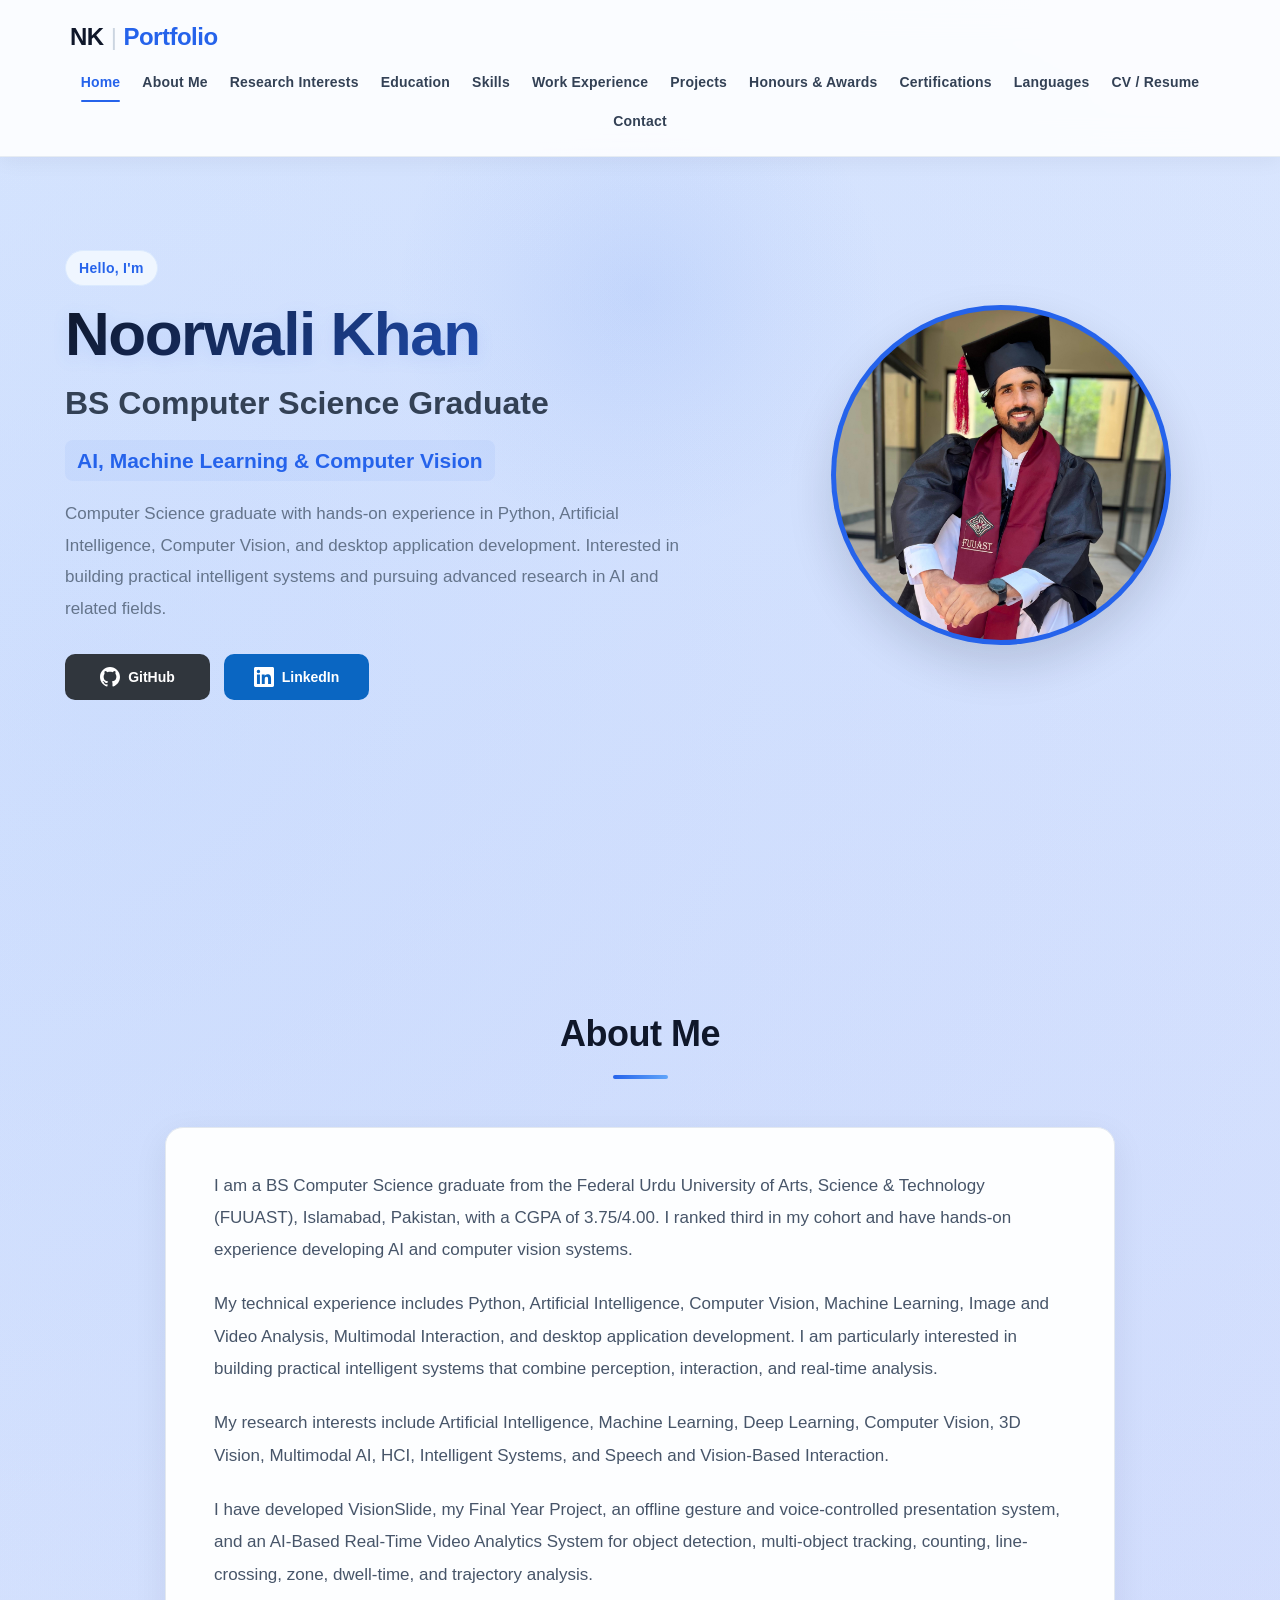
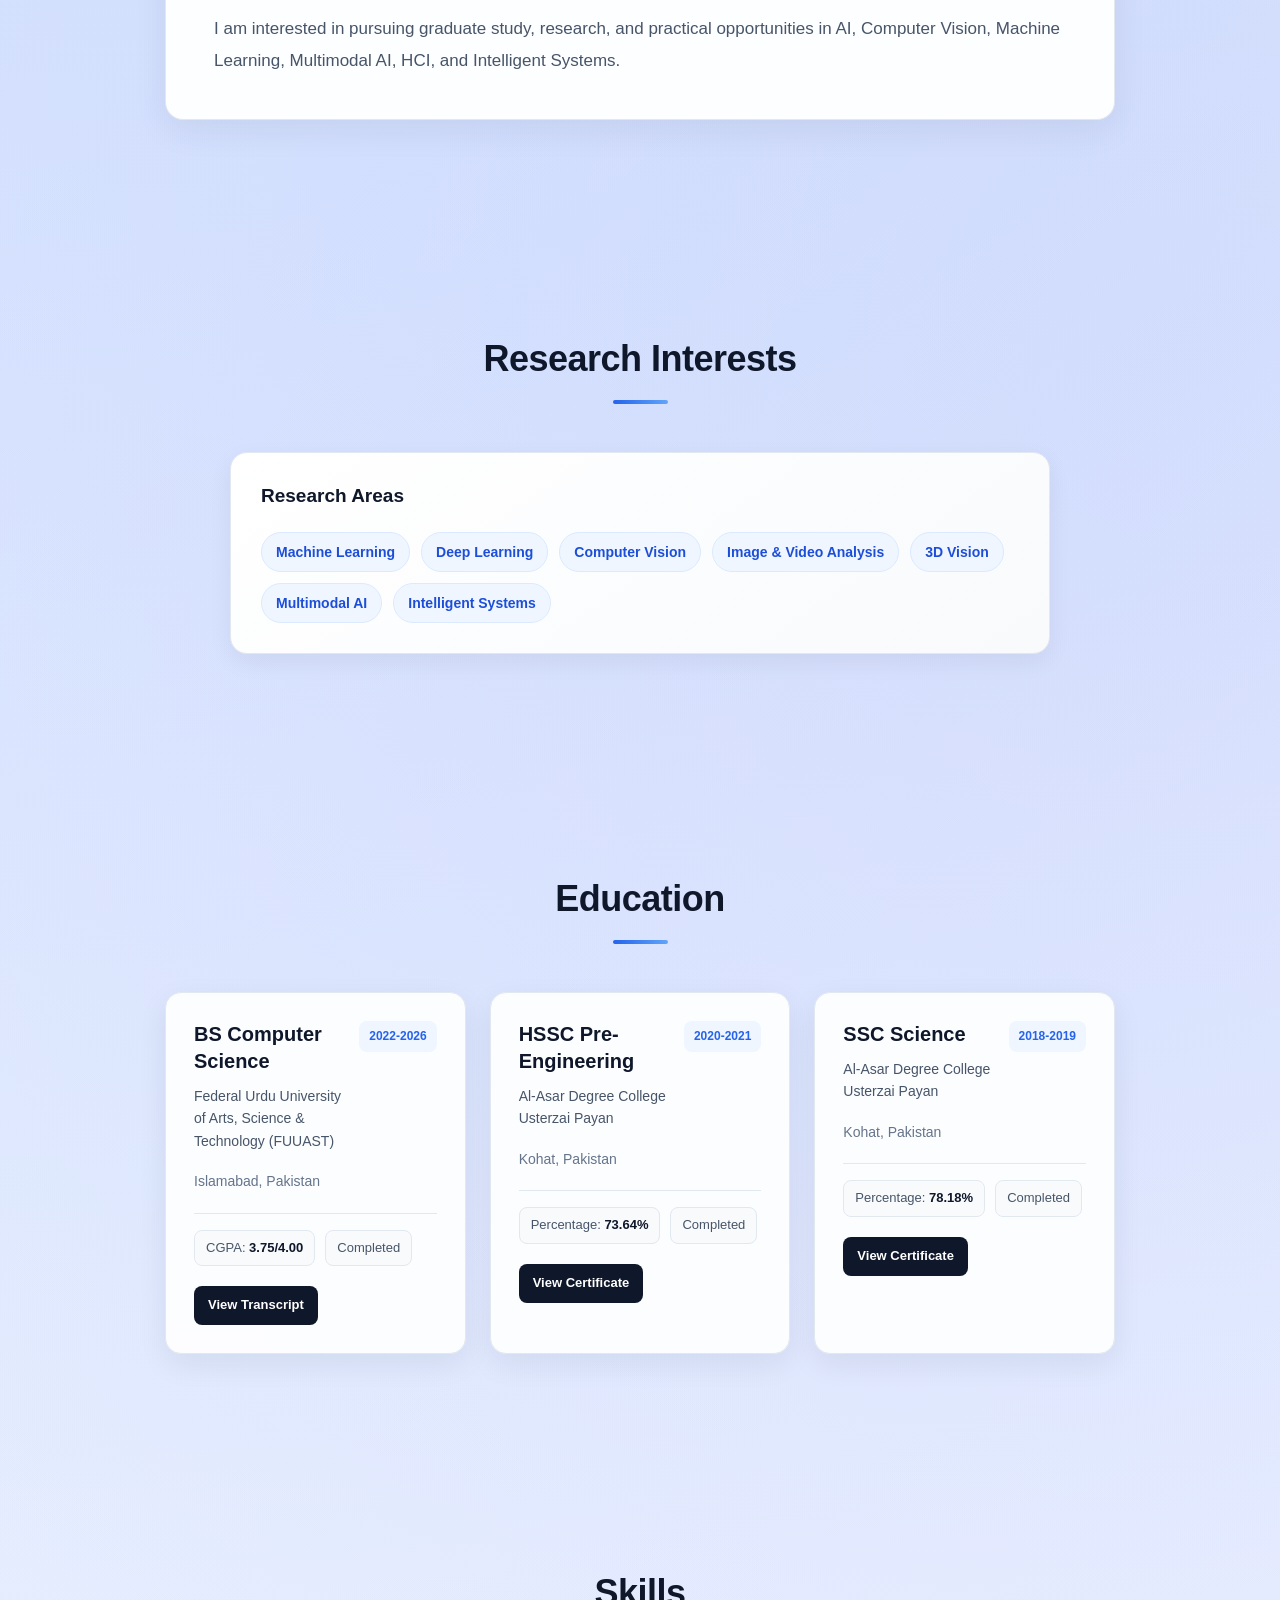
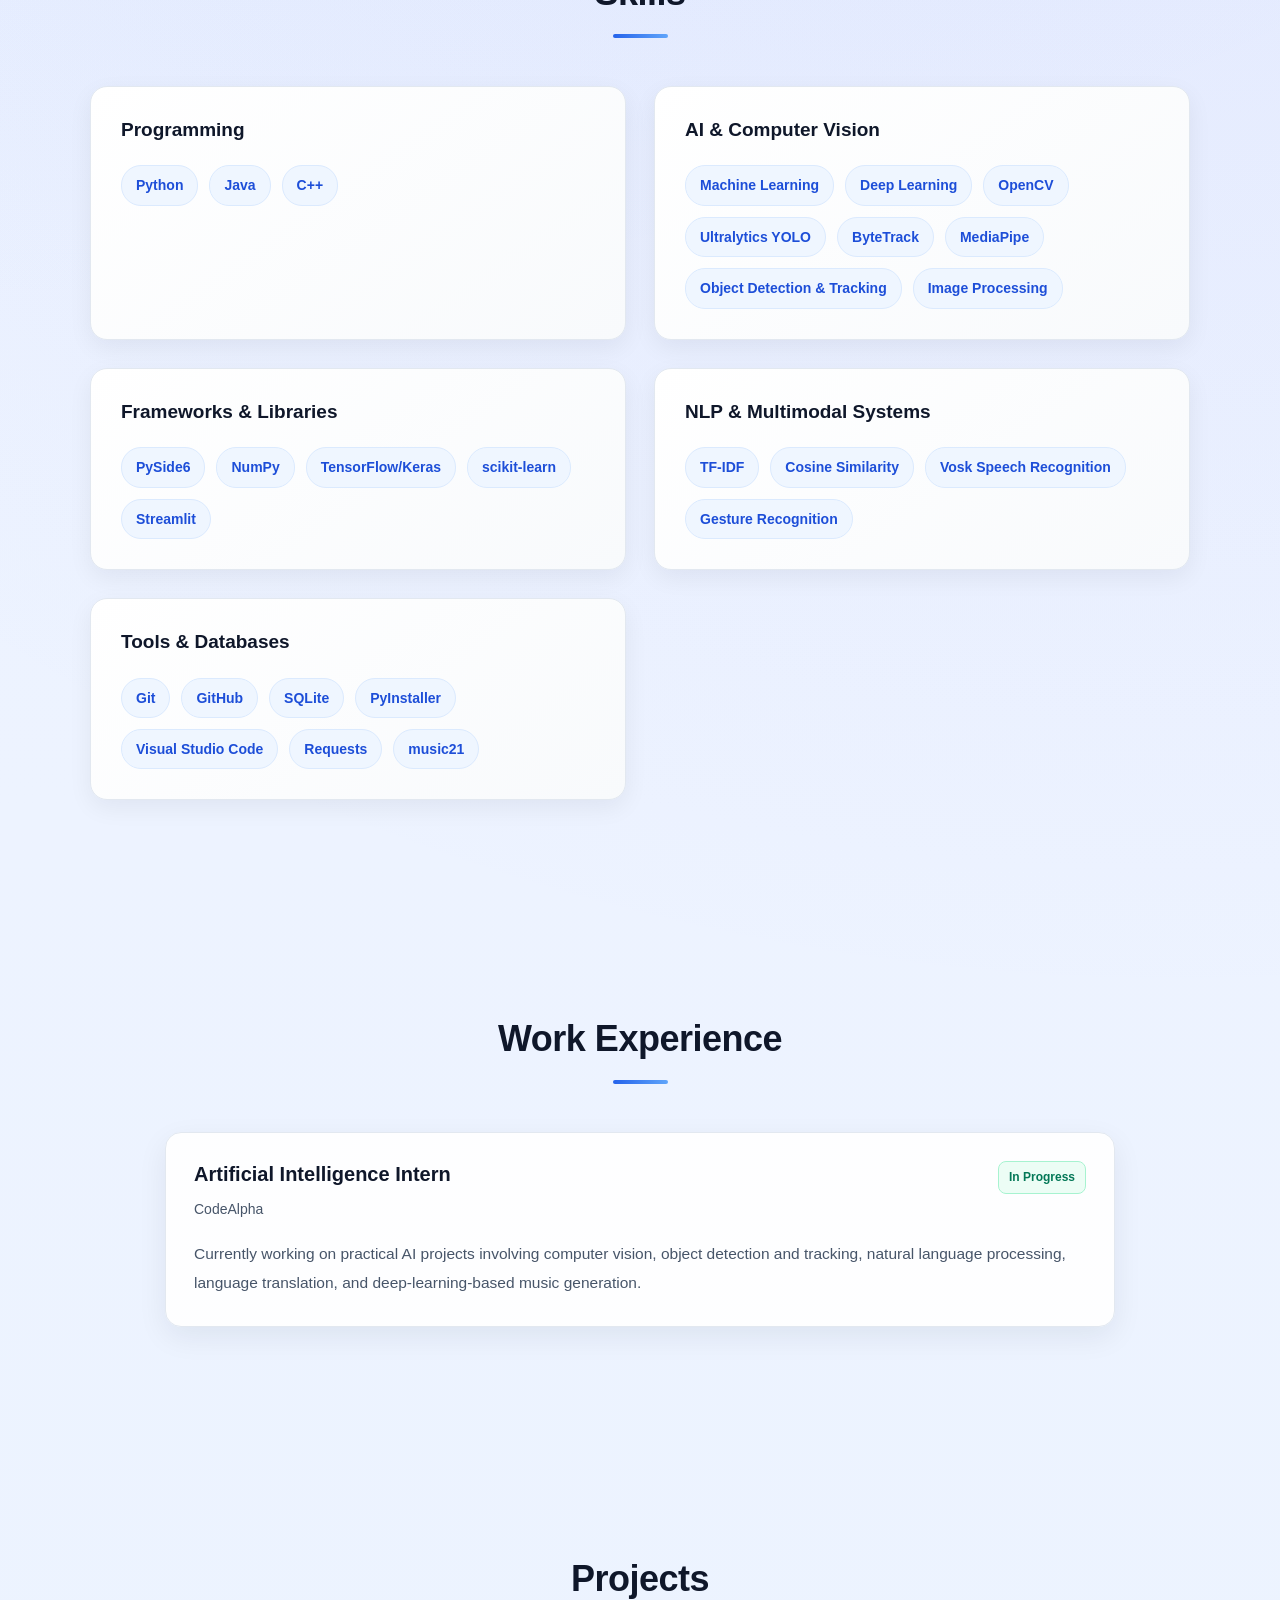
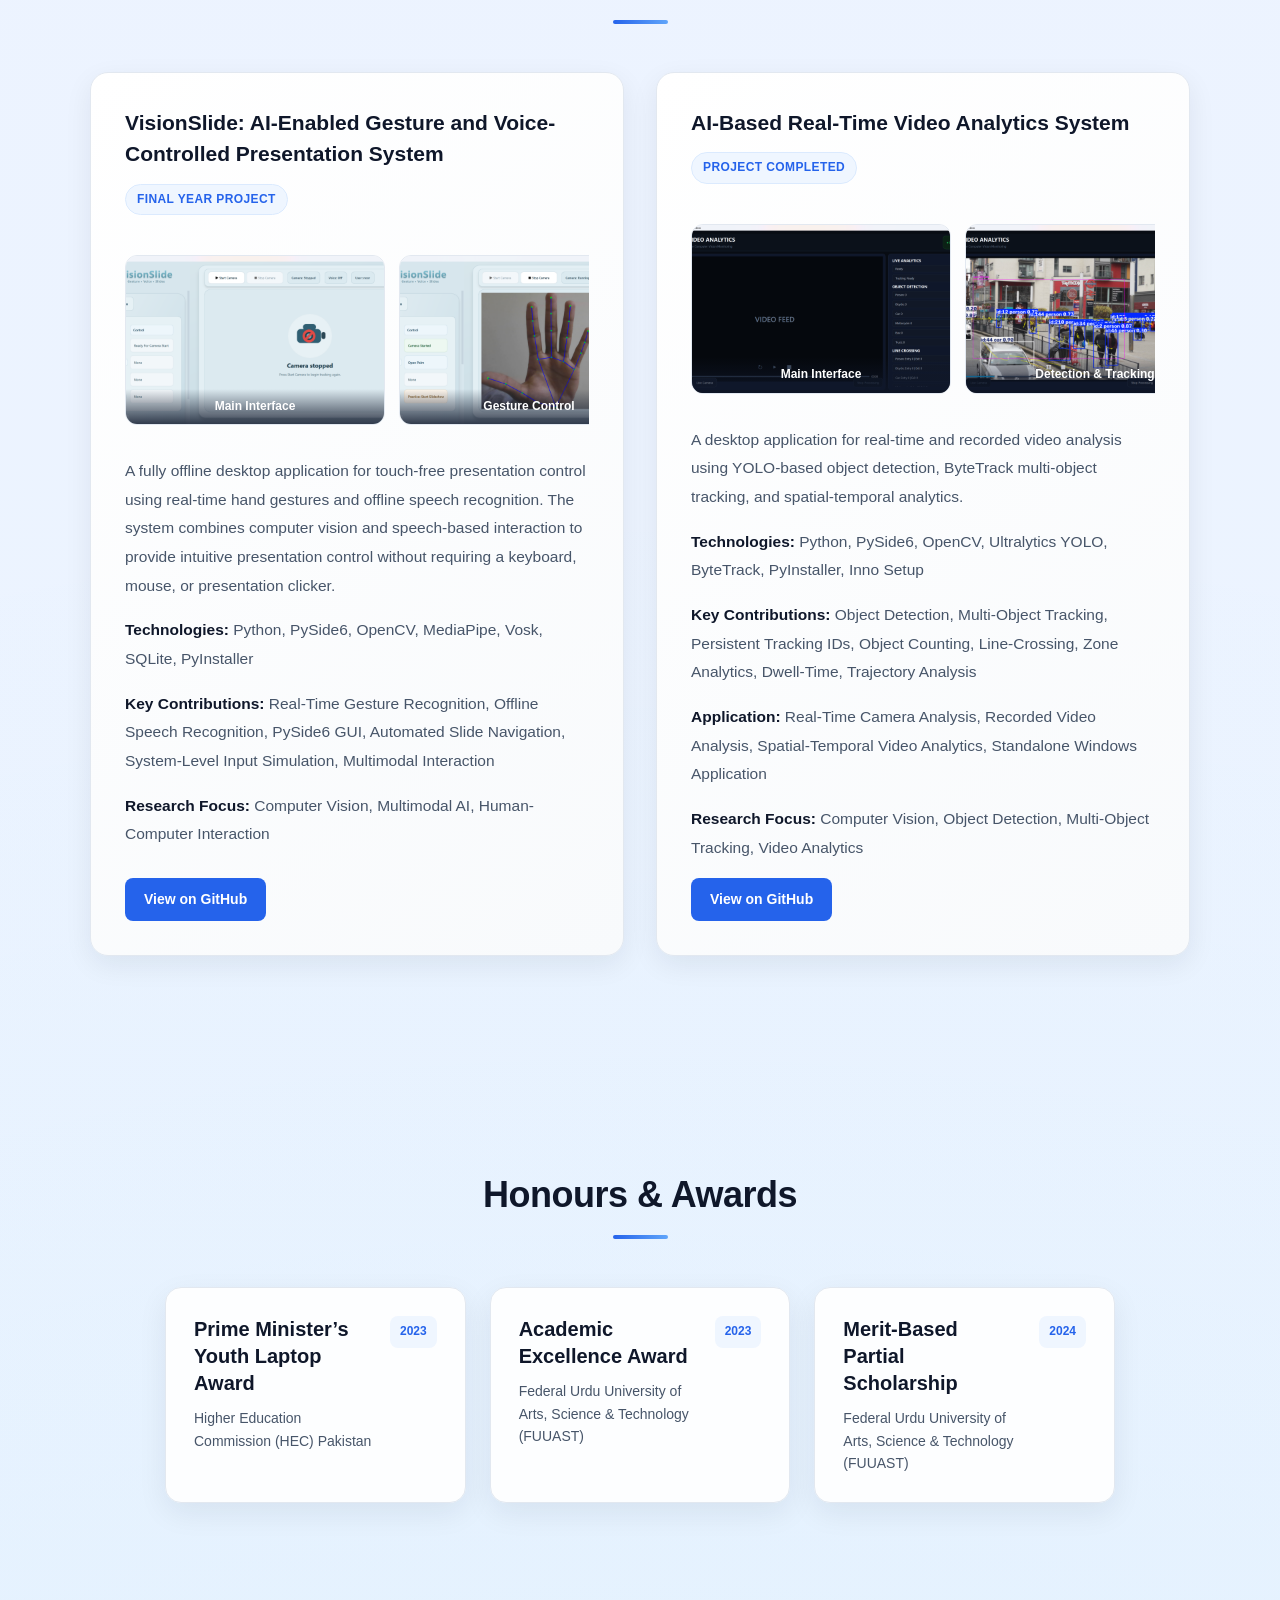
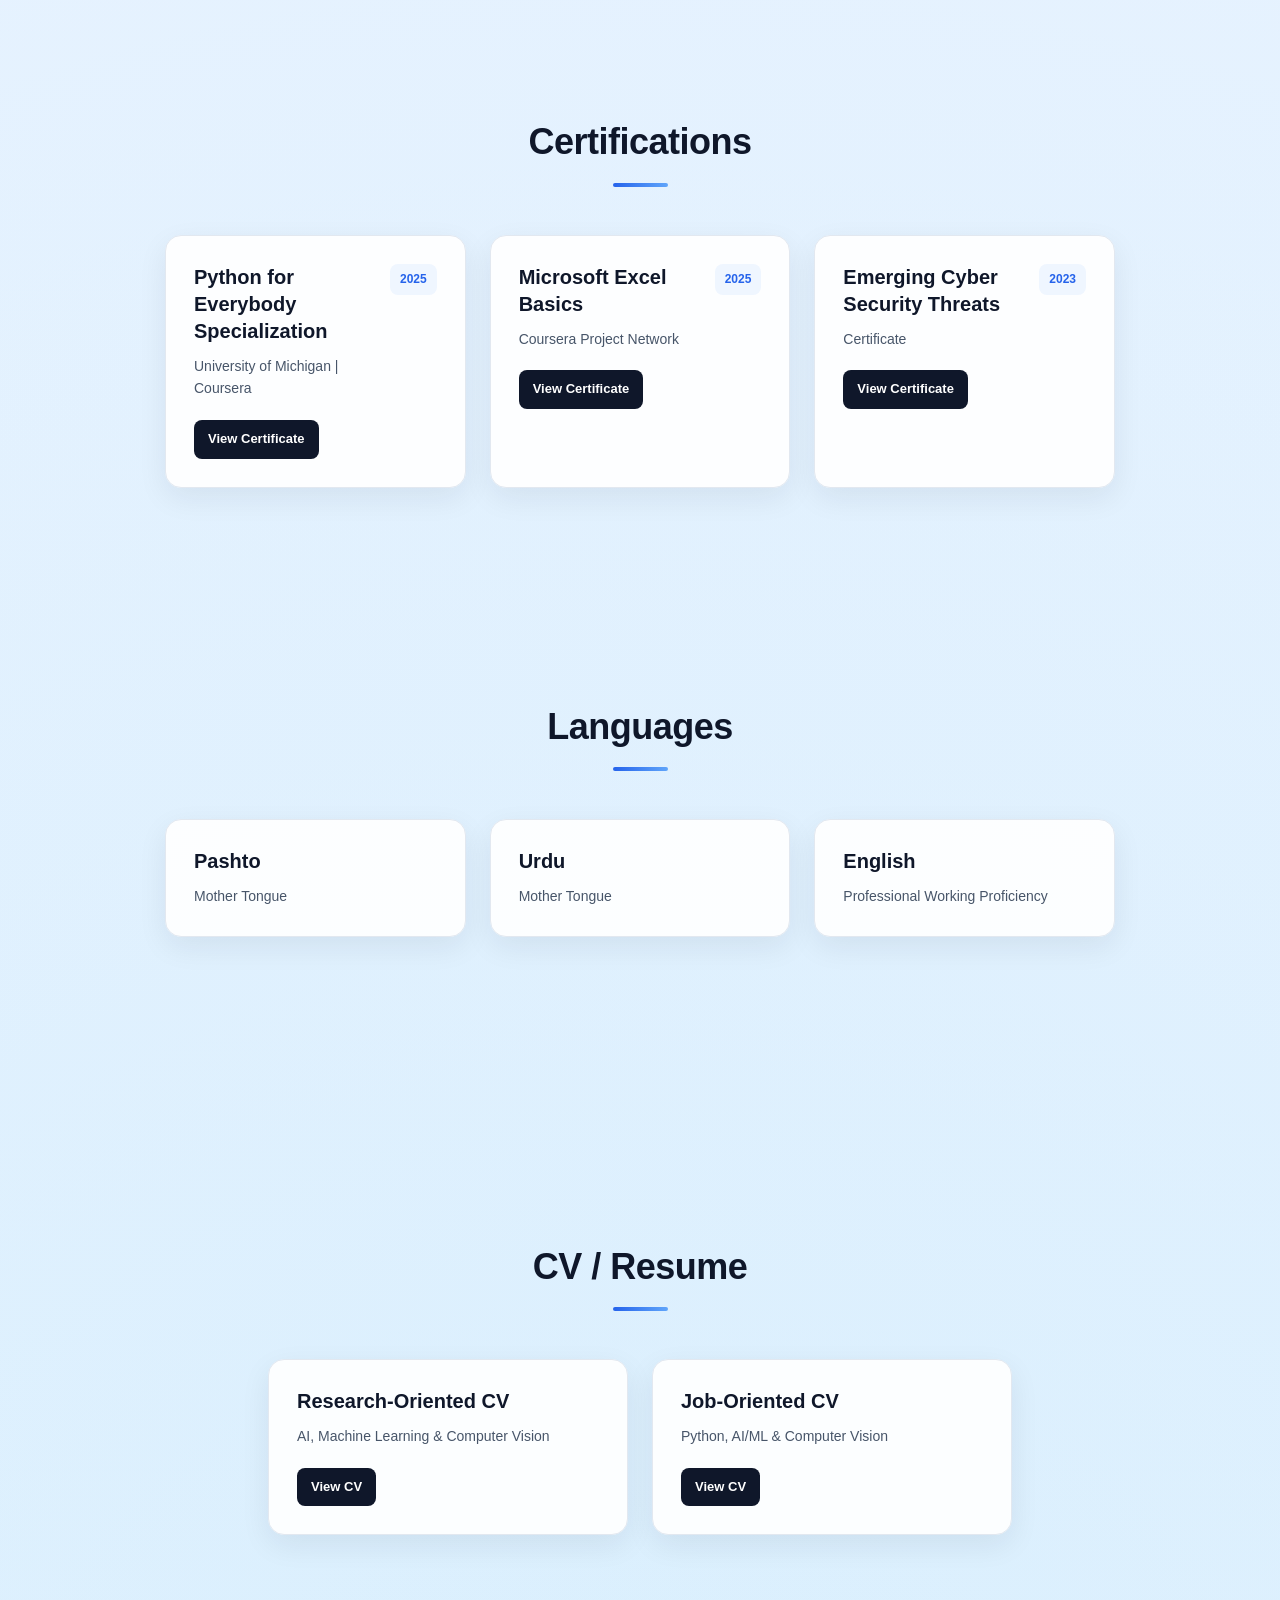
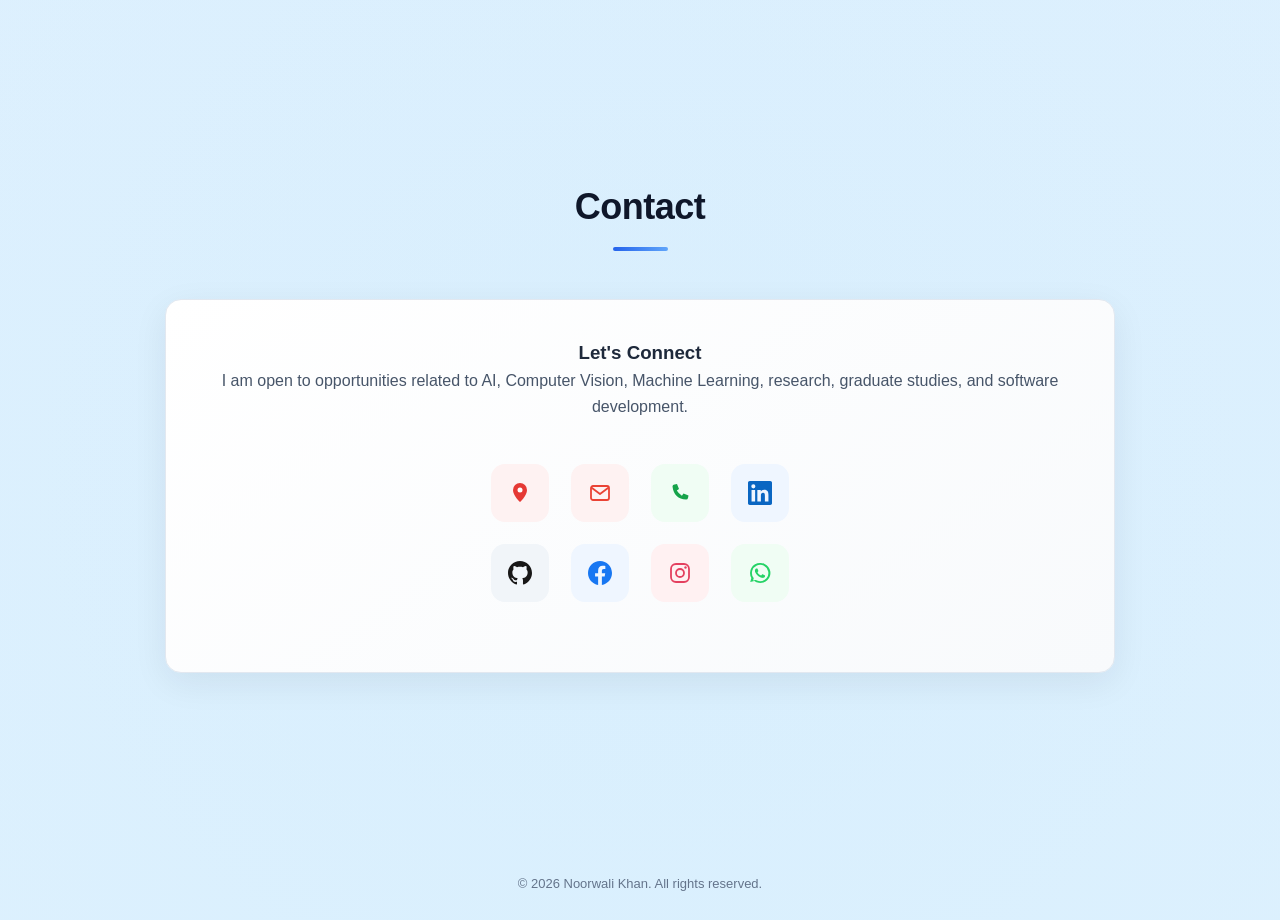
==== commit e4c42fa7: "Update portfolio content, skills, transcript, and styling" ====
--- a/index.html
+++ b/index.html
@@ -1,240 +1,174 @@
 <!doctype html>
 <html lang="en">
-
-<head>
-
-    <meta charset="UTF-8">
+  <head>
+    <meta charset="UTF-8" />
+
+    <meta name="viewport" content="width=device-width, initial-scale=1.0" />
 
     <meta
-        name="viewport"
-        content="width=device-width, initial-scale=1.0"
-    >
+      name="description"
+      content="Noorwali Khan — BS Computer Science graduate specializing in Artificial Intelligence, Machine Learning, Computer Vision, Multimodal AI, and Intelligent Systems."
+    />
+
+    <meta name="author" content="Noorwali Khan" />
 
     <meta
-        name="description"
-        content="Noorwali Khan — BS Computer Science graduate specializing in Artificial Intelligence, Machine Learning, Computer Vision, Multimodal AI, and Intelligent Systems."
-    >
+      name="keywords"
+      content="Noorwali Khan, Computer Science, Artificial Intelligence, Machine Learning, Computer Vision, Multimodal AI, Python, OpenCV, AI Portfolio"
+    />
+
+    <meta name="robots" content="index, follow" />
+
+    <!-- Open Graph -->
 
     <meta
-        name="author"
-        content="Noorwali Khan"
-    >
+      property="og:title"
+      content="Noorwali Khan | AI, Machine Learning & Computer Vision"
+    />
 
     <meta
-        name="keywords"
-        content="Noorwali Khan, Computer Science, Artificial Intelligence, Machine Learning, Computer Vision, Multimodal AI, Python, OpenCV, AI Portfolio"
-    >
+      property="og:description"
+      content="Personal portfolio of Noorwali Khan, BS Computer Science graduate specializing in AI, Machine Learning, Computer Vision, Multimodal AI, and Intelligent Systems."
+    />
+
+    <meta property="og:type" content="website" />
+
+    <meta property="og:url" content="https://noor72353.github.io/portfolio/" />
+
+    <meta property="og:site_name" content="Noorwali Khan Portfolio" />
 
     <meta
-        name="robots"
-        content="index, follow"
-    >
-
-    <!-- Open Graph -->
+      property="og:image"
+      content="https://noor72353.github.io/portfolio/assets/images/social-preview.png"
+    />
+
+    <meta property="og:image:width" content="1200" />
+
+    <meta property="og:image:height" content="630" />
 
     <meta
-        property="og:title"
-        content="Noorwali Khan | AI, Machine Learning & Computer Vision"
-    >
+      property="og:image:alt"
+      content="Noorwali Khan — AI, Machine Learning & Computer Vision"
+    />
+
+    <!-- Twitter -->
+
+    <meta name="twitter:card" content="summary" />
 
     <meta
-        property="og:description"
-        content="Personal portfolio of Noorwali Khan, BS Computer Science graduate specializing in AI, Machine Learning, Computer Vision, Multimodal AI, and Intelligent Systems."
-    >
+      name="twitter:title"
+      content="Noorwali Khan | AI, Machine Learning & Computer Vision"
+    />
 
     <meta
-        property="og:type"
-        content="website"
-    >
-
-    <meta
-        property="og:url"
-        content="https://noor72353.github.io/portfolio/"
-    >
-
-    <meta
-        property="og:site_name"
-        content="Noorwali Khan Portfolio"
-    >
-
-    <meta
-        property="og:image"
-        content="https://noor72353.github.io/portfolio/assets/images/social-preview.png"
-    >
-
-    <meta
-        property="og:image:width"
-        content="1200"
-    >
-
-    <meta
-        property="og:image:height"
-        content="630"
-    >
-
-    <meta
-        property="og:image:alt"
-        content="Noorwali Khan — AI, Machine Learning & Computer Vision"
-    >
-
-    <!-- Twitter -->
-
-    <meta
-        name="twitter:card"
-        content="summary"
-    >
-
-    <meta
-        name="twitter:title"
-        content="Noorwali Khan | AI, Machine Learning & Computer Vision"
-    >
-
-    <meta
-        name="twitter:description"
-        content="Personal portfolio of Noorwali Khan, BS Computer Science graduate specializing in AI, Machine Learning, Computer Vision, Multimodal AI, and Intelligent Systems."
-    >
+      name="twitter:description"
+      content="Personal portfolio of Noorwali Khan, BS Computer Science graduate specializing in AI, Machine Learning, Computer Vision, Multimodal AI, and Intelligent Systems."
+    />
 
     <title>NK | Portfolio</title>
 
     <!-- Favicon -->
 
-    <link
-        rel="icon"
-        type="image/png"
-        href="assets/images/favicon.png"
-    >
+    <link rel="icon" type="image/png" href="assets/images/favicon.png" />
 
     <!-- Main stylesheet -->
 
-    <link
-        rel="stylesheet"
-        href="style.css"
-    >
-
-</head>
-
-
-<body>
-
+    <link rel="stylesheet" href="style.css" />
+  </head>
+
+  <body>
     <!-- =====================================================
          LOADING SCREEN
          ===================================================== -->
 
-    <div
-        id="pageLoader"
-        class="page-loader"
-    >
-        <div class="loader-content">
-            <div class="loader-spinner"></div>
-
-            <p>Loading Portfolio...</p>
-        </div>
+    <div id="pageLoader" class="page-loader">
+      <div class="loader-content">
+        <div class="loader-spinner"></div>
+
+        <p>Loading Portfolio...</p>
+      </div>
     </div>
-
 
     <!-- =====================================================
          HEADER / NAVIGATION
          ===================================================== -->
 
     <header>
-
-        <nav>
-
-            <a href="#home" class="logo">
-                <span class="logo-initials">NK</span>
-                <span class="logo-divider">|</span>
-                <span class="logo-label">Portfolio</span>
-            </a>
-
-            <button
-                class="menu-toggle"
-                aria-label="Open navigation menu"
-                aria-expanded="false"
-            >
-                ☰
-            </button>
-
-            <ul class="nav-links">
-
-                <li><a href="#home">Home</a></li>
-                <li><a href="#about">About</a></li>
-                <li><a href="#skills">Skills</a></li>
-                <li><a href="#projects">Projects</a></li>
-                <li><a href="#education">Education</a></li>
-                <li><a href="#certificates">Certificates</a></li>
-                <li><a href="#achievements">Achievements</a></li>
-                <li><a href="#languages">Languages</a></li>
-                <li><a href="#cv">CV / Resume</a></li>
-                <li><a href="#contact">Contact</a></li>
-
-            </ul>
-
-        </nav>
-
+      <nav>
+        <a href="#home" class="logo">
+          <span class="logo-initials">NK</span>
+          <span class="logo-divider">|</span>
+          <span class="logo-label">Portfolio</span>
+        </a>
+
+        <button
+          class="menu-toggle"
+          aria-label="Open navigation menu"
+          aria-expanded="false"
+        >
+          ☰
+        </button>
+
+        <ul class="nav-links">
+          <li><a href="#home">Home</a></li>
+          <li><a href="#about">About Me</a></li>
+          <li><a href="#research-interests">Research Interests</a></li>
+          <li><a href="#education">Education</a></li>
+          <li><a href="#skills">Skills</a></li>
+          <li><a href="#experience">Work Experience</a></li>
+          <li><a href="#projects">Projects</a></li>
+          <li><a href="#achievements">Honours &amp; Awards</a></li>
+          <li><a href="#certificates">Certifications</a></li>
+          <li><a href="#languages">Languages</a></li>
+          <li><a href="#cv">CV / Resume</a></li>
+          <li><a href="#contact">Contact</a></li>
+        </ul>
+      </nav>
     </header>
-
 
     <!-- =====================================================
          MAIN CONTENT
          ===================================================== -->
 
     <main>
-
-
-        <!-- =================================================
+      <!-- =================================================
              HOME / HERO
              ================================================= -->
 
-        <section id="home">
-
-            <div class="hero-content">
-
-                <div class="hero-text">
-
-                    <p class="hero-greeting">
-                        Hello, I'm
-                    </p>
-
-                    <h1>
-                        Noorwali Khan
-                    </h1>
-
-                    <h2>
-                        BS Computer Science Graduate
-                    </h2>
-
-                    <p class="hero-focus">
-                        AI, Machine Learning &amp; Computer Vision
-                    </p>
-
-                    <p class="hero-description">
-                        Computer Science graduate with hands-on experience
-                        in Python, Artificial Intelligence, Computer Vision,
-                        and desktop application development. Interested in
-                        building practical intelligent systems and pursuing
-                        advanced research in AI and related fields.
-                    </p>
-
-                    <!-- Social Links -->
-
-                    <div class="home-buttons">
-
-                        <!-- GitHub -->
-
-                        <a
-                            href="https://github.com/Noor72353"
-                            target="_blank"
-                            rel="noopener noreferrer"
-                            class="social-button github-button"
-                            aria-label="Visit Noorwali Khan's GitHub profile"
-                        >
-                            <svg
-                                viewBox="0 0 24 24"
-                                aria-hidden="true"
-                            >
-                                <path
-                                    fill="currentColor"
-                                    d="M12 0C5.37 0 0 5.37 0 12c0 5.3
+      <section id="home">
+        <div class="hero-content">
+          <div class="hero-text">
+            <p class="hero-greeting">Hello, I'm</p>
+
+            <h1>Noorwali Khan</h1>
+
+            <h2>BS Computer Science Graduate</h2>
+
+            <p class="hero-focus">AI, Machine Learning &amp; Computer Vision</p>
+
+            <p class="hero-description">
+              Computer Science graduate with hands-on experience in Python,
+              Artificial Intelligence, Computer Vision, and desktop application
+              development. Interested in building practical intelligent systems
+              and pursuing advanced research in AI and related fields.
+            </p>
+
+            <!-- Social Links -->
+
+            <div class="home-buttons">
+              <!-- GitHub -->
+
+              <a
+                href="https://github.com/Noor72353"
+                target="_blank"
+                rel="noopener noreferrer"
+                class="social-button github-button"
+                aria-label="Visit Noorwali Khan's GitHub profile"
+              >
+                <svg viewBox="0 0 24 24" aria-hidden="true">
+                  <path
+                    fill="currentColor"
+                    d="M12 0C5.37 0 0 5.37 0 12c0 5.3
                                     3.438 9.8 8.205 11.385.6.113.82-.258.82-.577
                                     0-.285-.01-1.04-.015-2.04-3.338.724-4.042-1.61
                                     -4.042-1.61-.546-1.387-1.333-1.756-1.333-1.756
@@ -255,29 +189,25 @@
                                     0 .322.216.696.825.576
                                     C20.565 21.796 24 17.297 24 12
                                     24 5.37 18.63 0 12 0z"
-                                />
-                            </svg>
-
-                            GitHub
-                        </a>
-
-
-                        <!-- LinkedIn -->
-
-                        <a
-                            href="https://linkedin.com/in/noorwali-khan-b03116218"
-                            target="_blank"
-                            rel="noopener noreferrer"
-                            class="social-button linkedin-button"
-                            aria-label="Visit Noorwali Khan's LinkedIn profile"
-                        >
-                            <svg
-                                viewBox="0 0 24 24"
-                                aria-hidden="true"
-                            >
-                                <path
-                                    fill="currentColor"
-                                    d="M20.447 20.452h-3.554v-5.569
+                  />
+                </svg>
+
+                GitHub
+              </a>
+
+              <!-- LinkedIn -->
+
+              <a
+                href="https://linkedin.com/in/noorwali-khan-b03116218"
+                target="_blank"
+                rel="noopener noreferrer"
+                class="social-button linkedin-button"
+                aria-label="Visit Noorwali Khan's LinkedIn profile"
+              >
+                <svg viewBox="0 0 24 24" aria-hidden="true">
+                  <path
+                    fill="currentColor"
+                    d="M20.447 20.452h-3.554v-5.569
                                     c0-1.328-.027-3.037-1.852-3.037
                                     -1.853 0-2.136 1.445-2.136 2.939v5.667
                                     H9.351V9h3.414v1.561h.046
@@ -290,1182 +220,927 @@
                                     C0 23.227.792 24 1.771 24h20.451
                                     C23.2 24 24 23.227 24 22.271V1.729
                                     C24 .774 23.2 0 22.225 0z"
-                                />
-                            </svg>
-
-                            LinkedIn
-                        </a>
-
-                    </div>
-
-                </div>
-
-
-                <!-- Profile Image -->
-
-                <div class="hero-image">
-
-                    <div class="profile-image-wrapper">
-
-                        <img
-                            src="assets/images/profile.jpg"
-                            alt="Noorwali Khan"
-                        >
-
-                    </div>
-
-                </div>
-
-            </div>
-
-        </section>
-
-
-        <!-- =================================================
+                  />
+                </svg>
+
+                LinkedIn
+              </a>
+            </div>
+          </div>
+
+          <!-- Profile Image -->
+
+          <div class="hero-image">
+            <div class="profile-image-wrapper">
+              <img src="assets/images/profile.jpg" alt="Noorwali Khan" />
+            </div>
+          </div>
+        </div>
+      </section>
+
+      <!-- =================================================
              ABOUT
              ================================================= -->
 
-        <section id="about">
-
-            <h2>About Me</h2>
-
-            <div class="about-content">
-
-                <p>
-                    I am a <strong>BS Computer Science graduate</strong>
-                    from the Federal Urdu University of Arts, Science &amp;
-                    Technology (FUUAST), Islamabad, Pakistan, with a CGPA of
-                    <strong>3.75/4.00</strong> and hands-on experience
-                    developing AI and computer vision systems.
+      <section id="about">
+        <h2>About Me</h2>
+
+        <div class="about-content">
+          <p>
+            I am a <strong>BS Computer Science graduate</strong>
+            from the Federal Urdu University of Arts, Science &amp; Technology
+            (FUUAST), Islamabad, Pakistan, with a CGPA of
+            <strong>3.75/4.00</strong>. I ranked third in my cohort and have
+            hands-on experience developing AI and computer vision systems.
+          </p>
+
+          <p>
+            My technical experience includes
+            <strong
+              >Python, Artificial Intelligence, Computer Vision, Machine
+              Learning, Image and Video Analysis, Multimodal Interaction, and
+              desktop application development</strong
+            >. I am particularly interested in building practical intelligent
+            systems that combine perception, interaction, and real-time
+            analysis.
+          </p>
+
+          <p>
+            My research interests include
+            <strong
+              >Artificial Intelligence, Machine Learning, Deep Learning,
+              Computer Vision, 3D Vision, Multimodal AI, HCI, Intelligent
+              Systems, and Speech and Vision-Based Interaction</strong
+            >.
+          </p>
+
+          <p>
+            I have developed <strong>VisionSlide</strong>, my Final Year
+            Project, an offline gesture and voice-controlled presentation
+            system, and an
+            <strong>AI-Based Real-Time Video Analytics System</strong>
+            for object detection, multi-object tracking, counting,
+            line-crossing, zone, dwell-time, and trajectory analysis.
+          </p>
+
+          <p>
+            I am interested in pursuing
+            <strong
+              >graduate study, research, and practical opportunities</strong
+            >
+            in AI, Computer Vision, Machine Learning, Multimodal AI, HCI, and
+            Intelligent Systems.
+          </p>
+        </div>
+      </section>
+
+      <!-- =================================================
+             RESEARCH INTERESTS
+             ================================================= -->
+
+      <section id="research-interests">
+        <h2>Research Interests</h2>
+
+        <div class="skills-container">
+          <div class="skill-category">
+            <h3>Research Areas</h3>
+            <div class="skill-list">
+              <span>Machine Learning</span>
+              <span>Deep Learning</span>
+              <span>Computer Vision</span>
+              <span>Image &amp; Video Analysis</span>
+              <span>3D Vision</span>
+              <span>Multimodal AI</span>
+              <span>Intelligent Systems</span>
+            </div>
+          </div>
+        </div>
+      </section>
+
+      <!-- =================================================
+             EDUCATION
+             ================================================= -->
+
+      <section id="education">
+        <h2>Education</h2>
+
+        <div class="education-container">
+          <!-- BS Computer Science -->
+
+          <div class="education-item">
+            <div class="education-header">
+              <div>
+                <h3>BS Computer Science</h3>
+
+                <p class="education-institution">
+                  Federal Urdu University of Arts, Science &amp; Technology
+                  (FUUAST)
                 </p>
-
-                <p>
-                    My technical experience includes
-                    <strong>Python, Artificial Intelligence, Computer Vision,
-                    Machine Learning, Image and Video Analysis, Multimodal
-                    Interaction, and desktop application development</strong>.
-                    I am particularly interested in building practical
-                    intelligent systems that combine perception, interaction,
-                    and real-time analysis.
+              </div>
+
+              <span class="education-year"> 2022-2026 </span>
+            </div>
+
+            <p class="education-location">Islamabad, Pakistan</p>
+
+            <div class="education-details">
+              <span>
+                CGPA:
+                <strong>3.75/4.00</strong>
+              </span>
+
+              <span>Completed</span>
+            </div>
+
+            <div class="education-document">
+              <a
+                href="assets/documents/Transcript.pdf"
+                target="_blank"
+                rel="noopener noreferrer"
+              >
+                View Transcript
+              </a>
+            </div>
+          </div>
+
+          <!-- HSSC -->
+
+          <div class="education-item">
+            <div class="education-header">
+              <div>
+                <h3>HSSC Pre-Engineering</h3>
+
+                <p class="education-institution">
+                  Al-Asar Degree College Usterzai Payan
                 </p>
 
-                <p>
-                    My research interests include
-                    <strong>Artificial Intelligence, Machine Learning,
-                    Deep Learning, Computer Vision, 3D Vision, Multimodal AI,
-                    HCI, Intelligent Systems, and Speech and Vision-Based
-                    Interaction</strong>.
+                <p class="education-location">Kohat, Pakistan</p>
+              </div>
+
+              <span class="education-year"> 2020-2021 </span>
+            </div>
+
+            <div class="education-details">
+              <span>
+                Percentage:
+                <strong>73.64%</strong>
+              </span>
+
+              <span>Completed</span>
+            </div>
+
+            <div class="education-document">
+              <a
+                href="assets/documents/HSSC_Certificate.pdf"
+                target="_blank"
+                rel="noopener noreferrer"
+              >
+                View Certificate
+              </a>
+            </div>
+          </div>
+
+          <!-- SSC -->
+
+          <div class="education-item">
+            <div class="education-header">
+              <div>
+                <h3>SSC Science</h3>
+
+                <p class="education-institution">
+                  Al-Asar Degree College Usterzai Payan
                 </p>
 
-                <p>
-                    I have developed <strong>VisionSlide</strong>, my Final
-                    Year Project, an offline gesture and voice-controlled
-                    presentation system, and an
-                    <strong>AI-Based Real-Time Video Analytics System</strong>
-                    for object detection, multi-object tracking, counting,
-                    line-crossing, zone, dwell-time, and trajectory analysis.
-                </p>
-
-                <p>
-                    I am interested in pursuing
-                    <strong>graduate study, research, and practical
-                    opportunities</strong> in AI, Computer Vision,
-                    Machine Learning, Multimodal AI, HCI, and Intelligent
-                    Systems.
-                </p>
-
-            </div>
-
-        </section>
-
-
-        <!-- =================================================
-             SKILLS
+                <p class="education-location">Kohat, Pakistan</p>
+              </div>
+
+              <span class="education-year"> 2018-2019 </span>
+            </div>
+
+            <div class="education-details">
+              <span>
+                Percentage:
+                <strong>78.18%</strong>
+              </span>
+
+              <span>Completed</span>
+            </div>
+
+            <div class="education-document">
+              <a
+                href="assets/documents/SSC_Certificate.pdf"
+                target="_blank"
+                rel="noopener noreferrer"
+              >
+                View Certificate
+              </a>
+            </div>
+          </div>
+        </div>
+      </section>
+
+          <!-- =================================================
+           SKILLS
+           ================================================= -->
+
+      <section id="skills">
+        <h2>Skills</h2>
+
+        <div class="skills-container">
+
+          <div class="skill-category">
+            <h3>Programming</h3>
+
+            <div class="skill-list">
+              <span>Python</span>
+              <span>Java</span>
+              <span>C++</span>
+            </div>
+          </div>
+
+          <div class="skill-category">
+            <h3>AI &amp; Computer Vision</h3>
+
+            <div class="skill-list">
+              <span>Machine Learning</span>
+              <span>Deep Learning</span>
+              <span>OpenCV</span>
+              <span>Ultralytics YOLO</span>
+              <span>ByteTrack</span>
+              <span>MediaPipe</span>
+              <span>Object Detection &amp; Tracking</span>
+              <span>Image Processing</span>
+            </div>
+          </div>
+
+          <div class="skill-category">
+            <h3>Frameworks &amp; Libraries</h3>
+
+            <div class="skill-list">
+              <span>PySide6</span>
+              <span>NumPy</span>
+              <span>TensorFlow/Keras</span>
+              <span>scikit-learn</span>
+              <span>Streamlit</span>
+            </div>
+          </div>
+
+          <div class="skill-category">
+            <h3>NLP &amp; Multimodal Systems</h3>
+
+            <div class="skill-list">
+              <span>TF-IDF</span>
+              <span>Cosine Similarity</span>
+              <span>Vosk Speech Recognition</span>
+              <span>Gesture Recognition</span>
+            </div>
+          </div>
+
+          <div class="skill-category">
+            <h3>Tools &amp; Databases</h3>
+
+            <div class="skill-list">
+              <span>Git</span>
+              <span>GitHub</span>
+              <span>SQLite</span>
+              <span>PyInstaller</span>
+              <span>Visual Studio Code</span>
+              <span>Requests</span>
+              <span>music21</span>
+            </div>
+          </div>
+
+        </div>
+      </section>
+
+      <!-- =================================================
+             WORK EXPERIENCE
              ================================================= -->
 
-        <section id="skills">
-
-            <h2>Skills</h2>
-
-            <div class="skills-container">
-
-                <div class="skill-category">
-
-                    <h3>Programming Languages</h3>
-
-                    <div class="skill-list">
-                        <span>Python</span>
-                        <span>Java</span>
-                        <span>C++</span>
-                    </div>
-
-                </div>
-
-
-                <div class="skill-category">
-
-                    <h3>Artificial Intelligence &amp; Machine Learning</h3>
-
-                    <div class="skill-list">
-                        <span>Machine Learning</span>
-                        <span>Deep Learning</span>
-                        <span>Computer Vision</span>
-                        <span>Image Processing</span>
-                        <span>Data Science</span>
-                        <span>Data Mining</span>
-                    </div>
-
-                </div>
-
-
-                <div class="skill-category">
-
-                    <h3>Computer Vision &amp; Video Analytics</h3>
-
-                    <div class="skill-list">
-                        <span>OpenCV</span>
-                        <span>Ultralytics YOLO</span>
-                        <span>MediaPipe</span>
-                        <span>ByteTrack</span>
-                        <span>Object Detection &amp; Tracking</span>
-                        <span>Video Analytics</span>
-                    </div>
-
-                </div>
-
-
-                <div class="skill-category">
-
-                    <h3>Speech &amp; Multimodal AI</h3>
-
-                    <div class="skill-list">
-                        <span>Vosk Speech Recognition</span>
-                        <span>Gesture Recognition</span>
-                        <span>Speech-Based Interaction</span>
-                        <span>Multimodal Interaction</span>
-                    </div>
-
-                </div>
-
-
-                <div class="skill-category">
-
-                    <h3>Frameworks &amp; Libraries</h3>
-
-                    <div class="skill-list">
-                        <span>PySide6</span>
-                        <span>NumPy</span>
-                    </div>
-
-                </div>
-
-
-                <div class="skill-category">
-
-                    <h3>Databases</h3>
-
-                    <div class="skill-list">
-                        <span>SQLite</span>
-                    </div>
-
-                </div>
-
-
-                <div class="skill-category">
-
-                    <h3>Development Tools</h3>
-
-                    <div class="skill-list">
-                        <span>Git</span>
-                        <span>GitHub</span>
-                        <span>Visual Studio Code</span>
-                        <span>PyInstaller</span>
-                        <span>Inno Setup</span>
-                    </div>
-
-                </div>
-
-            </div>
-
-        </section>
-
-
-        <!-- =================================================
+      <section id="experience">
+        <h2>Work Experience</h2>
+
+        <div class="education-container">
+          <div class="education-item work-experience-item">
+            <div class="education-header">
+              <div>
+                <h3>Artificial Intelligence Intern</h3>
+                <p class="education-institution">CodeAlpha</p>
+              </div>
+              <span class="education-year">In Progress</span>
+            </div>
+
+            <p>
+              Currently working on practical AI projects involving computer
+              vision, object detection and tracking, natural language
+              processing, language translation, and deep-learning-based music
+              generation.
+            </p>
+          </div>
+        </div>
+      </section>
+
+      <!-- =================================================
              PROJECTS
              ================================================= -->
 
-        <section id="projects">
-
-            <h2>Projects</h2>
-
-            <div class="projects-container">
-
-
-                <!-- VisionSlide -->
-
-                <div class="project-card">
-
-                    <h3>
-                        VisionSlide: AI-Enabled Gesture and
-                        Voice-Controlled Presentation System
-                    </h3>
-
-                    <p class="project-type">
-                        Final Year Project
-                    </p>
-
-                    <div class="project-gallery">
-
-                        <a
-                            href="assets/images/visionslide-01-main-ui.png"
-                            target="_blank"
-                            rel="noopener noreferrer"
-                            class="project-image"
-                        >
-                            <img
-                                src="assets/images/visionslide-01-main-ui.png"
-                                alt="VisionSlide main application interface"
-                                loading="lazy"
-                            >
-                            <span>Main Interface</span>
-                        </a>
-
-                        <a
-                            href="assets/images/visionslide-02-gesture-control.png"
-                            target="_blank"
-                            rel="noopener noreferrer"
-                            class="project-image"
-                        >
-                            <img
-                                src="assets/images/visionslide-02-gesture-control.png"
-                                alt="VisionSlide gesture control"
-                                loading="lazy"
-                            >
-                            <span>Gesture Control</span>
-                        </a>
-
-                        <a
-                            href="assets/images/visionslide-03-voice-control.png"
-                            target="_blank"
-                            rel="noopener noreferrer"
-                            class="project-image"
-                        >
-                            <img
-                                src="assets/images/visionslide-03-voice-control.png"
-                                alt="VisionSlide voice control"
-                                loading="lazy"
-                            >
-                            <span>Voice Control</span>
-                        </a>
-
-                        <a
-                            href="assets/images/visionslide-04-slide-control.png"
-                            target="_blank"
-                            rel="noopener noreferrer"
-                            class="project-image"
-                        >
-                            <img
-                                src="assets/images/visionslide-04-slide-control.png"
-                                alt="VisionSlide slide control"
-                                loading="lazy"
-                            >
-                            <span>Slide Control</span>
-                        </a>
-
-                        <a
-                            href="assets/images/visionslide-05-settings.png"
-                            target="_blank"
-                            rel="noopener noreferrer"
-                            class="project-image"
-                        >
-                            <img
-                                src="assets/images/visionslide-05-settings.png"
-                                alt="VisionSlide settings interface"
-                                loading="lazy"
-                            >
-                            <span>Settings</span>
-                        </a>
-
-                    </div>
-
-                    <p>
-                        A fully offline desktop application for touch-free
-                        presentation control using real-time hand gestures
-                        and offline speech recognition. The system combines
-                        computer vision and speech-based interaction to provide
-                        intuitive presentation control without requiring a
-                        keyboard, mouse, or presentation clicker.
-                    </p>
-
-                    <p>
-                        <strong>Technologies:</strong>
-                        Python, PySide6, OpenCV, MediaPipe, Vosk,
-                        SQLite, PyInstaller
-                    </p>
-
-                    <p>
-                        <strong>Key Contributions:</strong>
-                        Real-Time Gesture Recognition, Offline Speech
-                        Recognition, PySide6 GUI, Automated Slide Navigation,
-                        System-Level Input Simulation, Multimodal Interaction
-                    </p>
-
-                    <p>
-                        <strong>Research Focus:</strong>
-                        Computer Vision, Multimodal AI,
-                        Human-Computer Interaction
-                    </p>
-
-                    <a
-                        href="https://github.com/Noor72353/VisionSlide"
-                        target="_blank"
-                        rel="noopener noreferrer"
-                    >
-                        View on GitHub
-                    </a>
-
-                </div>
-
-
-                <!-- AI Video Analytics -->
-
-                <div class="project-card">
-
-                    <h3>
-                        AI-Based Real-Time Video Analytics System
-                    </h3>
-
-                    <p class="project-type">
-                        Project Completed
-                    </p>
-
-                    <div class="project-gallery">
-
-                        <a
-                            href="assets/images/video-analytics-01-main-ui.png"
-                            target="_blank"
-                            rel="noopener noreferrer"
-                            class="project-image"
-                        >
-                            <img
-                                src="assets/images/video-analytics-01-main-ui.png"
-                                alt="AI Video Analytics main application interface"
-                                loading="lazy"
-                            >
-                            <span>Main Interface</span>
-                        </a>
-
-                        <a
-                            href="assets/images/video-analytics-02-detection-tracking.png"
-                            target="_blank"
-                            rel="noopener noreferrer"
-                            class="project-image"
-                        >
-                            <img
-                                src="assets/images/video-analytics-02-detection-tracking.png"
-                                alt="AI Video Analytics object detection and tracking"
-                                loading="lazy"
-                            >
-                            <span>Detection &amp; Tracking</span>
-                        </a>
-
-                        <a
-                            href="assets/images/video-analytics-03-line-crossing.png"
-                            target="_blank"
-                            rel="noopener noreferrer"
-                            class="project-image"
-                        >
-                            <img
-                                src="assets/images/video-analytics-03-line-crossing.png"
-                                alt="AI Video Analytics line crossing analysis"
-                                loading="lazy"
-                            >
-                            <span>Line Crossing</span>
-                        </a>
-
-                        <a
-                            href="assets/images/video-analytics-04-zone-analytics.png"
-                            target="_blank"
-                            rel="noopener noreferrer"
-                            class="project-image"
-                        >
-                            <img
-                                src="assets/images/video-analytics-04-zone-analytics.png"
-                                alt="AI Video Analytics zone analytics"
-                                loading="lazy"
-                            >
-                            <span>Zone Analytics</span>
-                        </a>
-
-                        <a
-                            href="assets/images/video-analytics-05-trajectory.png"
-                            target="_blank"
-                            rel="noopener noreferrer"
-                            class="project-image"
-                        >
-                            <img
-                                src="assets/images/video-analytics-05-trajectory.png"
-                                alt="AI Video Analytics trajectory visualization"
-                                loading="lazy"
-                            >
-                            <span>Trajectory</span>
-                        </a>
-
-                    </div>
-
-                    <p>
-                        A desktop application for real-time and recorded
-                        video analysis using YOLO-based object detection,
-                        ByteTrack multi-object tracking, and spatial-temporal
-                        analytics.
-                    </p>
-
-                    <p>
-                        <strong>Technologies:</strong>
-                        Python, PySide6, OpenCV, Ultralytics YOLO,
-                        ByteTrack, PyInstaller, Inno Setup
-                    </p>
-
-                    <p>
-                        <strong>Key Contributions:</strong>
-                        Object Detection, Multi-Object Tracking,
-                        Persistent Tracking IDs, Object Counting,
-                        Line-Crossing, Zone Analytics, Dwell-Time,
-                        Trajectory Analysis
-                    </p>
-
-                    <p>
-                        <strong>Application:</strong>
-                        Real-Time Camera Analysis, Recorded Video Analysis,
-                        Spatial-Temporal Video Analytics,
-                        Standalone Windows Application
-                    </p>
-
-                    <p>
-                        <strong>Research Focus:</strong>
-                        Computer Vision, Object Detection,
-                        Multi-Object Tracking, Video Analytics
-                    </p>
-
-                    <a
-                        href="https://github.com/Noor72353/ai-video-analytics"
-                        target="_blank"
-                        rel="noopener noreferrer"
-                    >
-                        View on GitHub
-                    </a>
-
-                </div>
-
-            </div>
-
-        </section>
-
-
-        <!-- =================================================
-             EDUCATION
+      <section id="projects">
+        <h2>Projects</h2>
+
+        <div class="projects-container">
+          <!-- VisionSlide -->
+
+          <div class="project-card">
+            <h3>
+              VisionSlide: AI-Enabled Gesture and Voice-Controlled Presentation
+              System
+            </h3>
+
+            <p class="project-type">Final Year Project</p>
+
+            <div class="project-gallery">
+              <a
+                href="assets/images/visionslide-01-main-ui.png"
+                target="_blank"
+                rel="noopener noreferrer"
+                class="project-image"
+              >
+                <img
+                  src="assets/images/visionslide-01-main-ui.png"
+                  alt="VisionSlide main application interface"
+                  loading="lazy"
+                />
+                <span>Main Interface</span>
+              </a>
+
+              <a
+                href="assets/images/visionslide-02-gesture-control.png"
+                target="_blank"
+                rel="noopener noreferrer"
+                class="project-image"
+              >
+                <img
+                  src="assets/images/visionslide-02-gesture-control.png"
+                  alt="VisionSlide gesture control"
+                  loading="lazy"
+                />
+                <span>Gesture Control</span>
+              </a>
+
+              <a
+                href="assets/images/visionslide-03-voice-control.png"
+                target="_blank"
+                rel="noopener noreferrer"
+                class="project-image"
+              >
+                <img
+                  src="assets/images/visionslide-03-voice-control.png"
+                  alt="VisionSlide voice control"
+                  loading="lazy"
+                />
+                <span>Voice Control</span>
+              </a>
+
+              <a
+                href="assets/images/visionslide-04-slide-control.png"
+                target="_blank"
+                rel="noopener noreferrer"
+                class="project-image"
+              >
+                <img
+                  src="assets/images/visionslide-04-slide-control.png"
+                  alt="VisionSlide slide control"
+                  loading="lazy"
+                />
+                <span>Slide Control</span>
+              </a>
+
+              <a
+                href="assets/images/visionslide-05-settings.png"
+                target="_blank"
+                rel="noopener noreferrer"
+                class="project-image"
+              >
+                <img
+                  src="assets/images/visionslide-05-settings.png"
+                  alt="VisionSlide settings interface"
+                  loading="lazy"
+                />
+                <span>Settings</span>
+              </a>
+            </div>
+
+            <p>
+              A fully offline desktop application for touch-free presentation
+              control using real-time hand gestures and offline speech
+              recognition. The system combines computer vision and speech-based
+              interaction to provide intuitive presentation control without
+              requiring a keyboard, mouse, or presentation clicker.
+            </p>
+
+            <p>
+              <strong>Technologies:</strong>
+              Python, PySide6, OpenCV, MediaPipe, Vosk, SQLite, PyInstaller
+            </p>
+
+            <p>
+              <strong>Key Contributions:</strong>
+              Real-Time Gesture Recognition, Offline Speech Recognition, PySide6
+              GUI, Automated Slide Navigation, System-Level Input Simulation,
+              Multimodal Interaction
+            </p>
+
+            <p>
+              <strong>Research Focus:</strong>
+              Computer Vision, Multimodal AI, Human-Computer Interaction
+            </p>
+
+            <a
+              href="https://github.com/Noor72353/VisionSlide"
+              target="_blank"
+              rel="noopener noreferrer"
+            >
+              View on GitHub
+            </a>
+          </div>
+
+          <!-- AI Video Analytics -->
+
+          <div class="project-card">
+            <h3>AI-Based Real-Time Video Analytics System</h3>
+
+            <p class="project-type">Project Completed</p>
+
+            <div class="project-gallery">
+              <a
+                href="assets/images/video-analytics-01-main-ui.png"
+                target="_blank"
+                rel="noopener noreferrer"
+                class="project-image"
+              >
+                <img
+                  src="assets/images/video-analytics-01-main-ui.png"
+                  alt="AI Video Analytics main application interface"
+                  loading="lazy"
+                />
+                <span>Main Interface</span>
+              </a>
+
+              <a
+                href="assets/images/video-analytics-02-detection-tracking.png"
+                target="_blank"
+                rel="noopener noreferrer"
+                class="project-image"
+              >
+                <img
+                  src="assets/images/video-analytics-02-detection-tracking.png"
+                  alt="AI Video Analytics object detection and tracking"
+                  loading="lazy"
+                />
+                <span>Detection &amp; Tracking</span>
+              </a>
+
+              <a
+                href="assets/images/video-analytics-03-line-crossing.png"
+                target="_blank"
+                rel="noopener noreferrer"
+                class="project-image"
+              >
+                <img
+                  src="assets/images/video-analytics-03-line-crossing.png"
+                  alt="AI Video Analytics line crossing analysis"
+                  loading="lazy"
+                />
+                <span>Line Crossing</span>
+              </a>
+
+              <a
+                href="assets/images/video-analytics-04-zone-analytics.png"
+                target="_blank"
+                rel="noopener noreferrer"
+                class="project-image"
+              >
+                <img
+                  src="assets/images/video-analytics-04-zone-analytics.png"
+                  alt="AI Video Analytics zone analytics"
+                  loading="lazy"
+                />
+                <span>Zone Analytics</span>
+              </a>
+
+              <a
+                href="assets/images/video-analytics-05-trajectory.png"
+                target="_blank"
+                rel="noopener noreferrer"
+                class="project-image"
+              >
+                <img
+                  src="assets/images/video-analytics-05-trajectory.png"
+                  alt="AI Video Analytics trajectory visualization"
+                  loading="lazy"
+                />
+                <span>Trajectory</span>
+              </a>
+            </div>
+
+            <p>
+              A desktop application for real-time and recorded video analysis
+              using YOLO-based object detection, ByteTrack multi-object
+              tracking, and spatial-temporal analytics.
+            </p>
+
+            <p>
+              <strong>Technologies:</strong>
+              Python, PySide6, OpenCV, Ultralytics YOLO, ByteTrack, PyInstaller,
+              Inno Setup
+            </p>
+
+            <p>
+              <strong>Key Contributions:</strong>
+              Object Detection, Multi-Object Tracking, Persistent Tracking IDs,
+              Object Counting, Line-Crossing, Zone Analytics, Dwell-Time,
+              Trajectory Analysis
+            </p>
+
+            <p>
+              <strong>Application:</strong>
+              Real-Time Camera Analysis, Recorded Video Analysis,
+              Spatial-Temporal Video Analytics, Standalone Windows Application
+            </p>
+
+            <p>
+              <strong>Research Focus:</strong>
+              Computer Vision, Object Detection, Multi-Object Tracking, Video
+              Analytics
+            </p>
+
+            <a
+              href="https://github.com/Noor72353/ai-video-analytics"
+              target="_blank"
+              rel="noopener noreferrer"
+            >
+              View on GitHub
+            </a>
+          </div>
+        </div>
+      </section>
+
+      <!-- =================================================
+             HONOURS & AWARDS
              ================================================= -->
 
-        <section id="education">
-
-            <h2>Education</h2>
-
-            <div class="education-container">
-
-
-                <!-- BS Computer Science -->
-
-                <div class="education-item">
-
-                    <div class="education-header">
-
-                        <div>
-
-                            <h3>BS Computer Science</h3>
-
-                            <p class="education-institution">
-                                Federal Urdu University of Arts,
-                                Science &amp; Technology (FUUAST)
-                            </p>
-
-                        </div>
-
-                        <span class="education-year">
-                            2026
-                        </span>
-
-                    </div>
-
-                    <p class="education-location">
-                        Islamabad, Pakistan
-                    </p>
-
-                    <div class="education-details">
-
-                        <span>
-                            CGPA:
-                            <strong>3.75/4.00</strong>
-                        </span>
-
-                        <span>Completed</span>
-
-                    </div>
-
-                    <div class="education-document">
-
-                        <a
-                            href="assets/documents/University_DMC.pdf"
-                            target="_blank"
-                            rel="noopener noreferrer"
-                        >
-                            View University DMC
-                        </a>
-
-                    </div>
-
-                </div>
-
-
-                <!-- HSSC -->
-
-                <div class="education-item">
-
-                    <div class="education-header">
-
-                        <div>
-
-                            <h3>HSSC Pre-Engineering</h3>
-
-                            <p class="education-institution">
-                                Al-Asar Degree College Usterzai Payan
-                            </p>
-
-                            <p class="education-location">
-                                Kohat, Pakistan
-                            </p>
-
-                        </div>
-
-                        <span class="education-year">
-                            2021
-                        </span>
-
-                    </div>
-
-                    <div class="education-details">
-
-                        <span>
-                            Percentage:
-                            <strong>73.64%</strong>
-                        </span>
-
-                        <span>Completed</span>
-
-                    </div>
-
-                    <div class="education-document">
-
-                        <a
-                            href="assets/documents/HSSC_Certificate.pdf"
-                            target="_blank"
-                            rel="noopener noreferrer"
-                        >
-                            View HSSC Certificate
-                        </a>
-
-                    </div>
-
-                </div>
-
-
-                <!-- SSC -->
-
-                <div class="education-item">
-
-                    <div class="education-header">
-
-                        <div>
-
-                            <h3>SSC Science</h3>
-
-                            <p class="education-institution">
-                                Al-Asar Degree College Usterzai Payan
-                            </p>
-
-                            <p class="education-location">
-                                Kohat, Pakistan
-                            </p>
-
-                        </div>
-
-                        <span class="education-year">
-                            2019
-                        </span>
-
-                    </div>
-
-                    <div class="education-details">
-
-                        <span>
-                            Percentage:
-                            <strong>78.18%</strong>
-                        </span>
-
-                        <span>Completed</span>
-
-                    </div>
-
-                    <div class="education-document">
-
-                        <a
-                            href="assets/documents/SSC_Certificate.pdf"
-                            target="_blank"
-                            rel="noopener noreferrer"
-                        >
-                            View SSC Certificate
-                        </a>
-
-                    </div>
-
-                </div>
-
-            </div>
-
-        </section>
-
-
-        <!-- =================================================
-             CERTIFICATES
+      <section id="achievements">
+        <h2>Honours &amp; Awards</h2>
+
+        <div class="education-container">
+          <!-- Prime Minister's Youth Laptop Award -->
+
+          <div class="education-item">
+            <div class="education-header">
+              <div>
+                <h3>Prime Minister’s Youth Laptop Award</h3>
+
+                <p class="education-institution">
+                  Higher Education Commission (HEC) Pakistan
+                </p>
+              </div>
+
+              <span class="education-year"> 2023 </span>
+            </div>
+          </div>
+
+          <!-- Academic Excellence Award -->
+
+          <div class="education-item">
+            <div class="education-header">
+              <div>
+                <h3>Academic Excellence Award</h3>
+
+                <p class="education-institution">
+                  Federal Urdu University of Arts, Science &amp; Technology
+                  (FUUAST)
+                </p>
+              </div>
+
+              <span class="education-year"> 2023 </span>
+            </div>
+          </div>
+
+          <!-- Merit-Based Partial Scholarship -->
+
+          <div class="education-item">
+            <div class="education-header">
+              <div>
+                <h3>Merit-Based Partial Scholarship</h3>
+
+                <p class="education-institution">
+                  Federal Urdu University of Arts, Science &amp; Technology
+                  (FUUAST)
+                </p>
+              </div>
+
+              <span class="education-year"> 2024 </span>
+            </div>
+          </div>
+        </div>
+      </section>
+
+      <!-- =================================================
+             CERTIFICATIONS
              ================================================= -->
 
-        <section id="certificates">
-
-            <h2>Certificates</h2>
-
-            <div class="education-container">
-
-
-                <!-- Python for Everybody -->
-
-                <div class="education-item">
-
-                    <div class="education-header">
-
-                        <div>
-
-                            <h3>Python for Everybody Specialization</h3>
-
-                            <p class="education-institution">
-                                University of Michigan | Coursera
-                            </p>
-
-                        </div>
-
-                        <span class="education-year">
-                            2025
-                        </span>
-
-                    </div>
-
-                    <div class="education-document">
-
-                        <a
-                            href="https://coursera.org/verify/specialization/UUXT0E7ESRXZ"
-                            target="_blank"
-                            rel="noopener noreferrer"
-                        >
-                            View Certificate
-                        </a>
-
-                    </div>
-
-                </div>
-
-
-                <!-- Microsoft Excel Basics -->
-
-                <div class="education-item">
-
-                    <div class="education-header">
-
-                        <div>
-
-                            <h3>Microsoft Excel Basics</h3>
-
-                            <p class="education-institution">
-                                Coursera Project Network
-                            </p>
-
-                        </div>
-
-                        <span class="education-year">
-                            2025
-                        </span>
-
-                    </div>
-
-                    <div class="education-document">
-
-                        <a
-                            href="https://coursera.org/verify/F804HCVPJEJD"
-                            target="_blank"
-                            rel="noopener noreferrer"
-                        >
-                            View Certificate
-                        </a>
-
-                    </div>
-
-                </div>
-
-
-                <!-- Emerging Cyber Security Threats -->
-
-                <div class="education-item">
-
-                    <div class="education-header">
-
-                        <div>
-
-                            <h3>Emerging Cyber Security Threats</h3>
-
-                            <p class="education-institution">
-                                Certificate
-                            </p>
-
-                        </div>
-
-                        <span class="education-year">
-                            2023
-                        </span>
-
-                    </div>
-
-                    <div class="education-document">
-
-                        <a
-                            href="assets/certificates/Emerging cyber security threates.pdf"
-                            target="_blank"
-                            rel="noopener noreferrer"
-                        >
-                            View Certificate
-                        </a>
-
-                    </div>
-
-                </div>
-
-            </div>
-
-        </section>
-
-
-        <!-- =================================================
-             ACHIEVEMENTS
-             ================================================= -->
-
-        <section id="achievements">
-
-            <h2>Achievements</h2>
-
-            <div class="education-container">
-
-
-                <!-- Prime Minister's Youth Laptop Award -->
-
-                <div class="education-item">
-
-                    <div class="education-header">
-
-                        <div>
-
-                            <h3>Prime Minister’s Youth Laptop Award</h3>
-
-                            <p class="education-institution">
-                                Higher Education Commission (HEC) Pakistan
-                            </p>
-
-                        </div>
-
-                        <span class="education-year">
-                            2023
-                        </span>
-
-                    </div>
-
-                </div>
-
-
-                <!-- Academic Excellence Award -->
-
-                <div class="education-item">
-
-                    <div class="education-header">
-
-                        <div>
-
-                            <h3>Academic Excellence Award</h3>
-
-                            <p class="education-institution">
-                                Federal Urdu University of Arts,
-                                Science &amp; Technology (FUUAST)
-                            </p>
-
-                        </div>
-
-                        <span class="education-year">
-                            2023
-                        </span>
-
-                    </div>
-
-                </div>
-
-
-                <!-- Merit-Based Partial Scholarship -->
-
-                <div class="education-item">
-
-                    <div class="education-header">
-
-                        <div>
-
-                            <h3>Merit-Based Partial Scholarship</h3>
-
-                            <p class="education-institution">
-                                Federal Urdu University of Arts,
-                                Science &amp; Technology (FUUAST)
-                            </p>
-
-                        </div>
-
-                        <span class="education-year">
-                            2024
-                        </span>
-
-                    </div>
-
-                </div>
-
-            </div>
-
-        </section>
-
-
-        <!-- =================================================
+      <section id="certificates">
+        <h2>Certifications</h2>
+
+        <div class="education-container">
+          <!-- Python for Everybody -->
+
+          <div class="education-item">
+            <div class="education-header">
+              <div>
+                <h3>Python for Everybody Specialization</h3>
+
+                <p class="education-institution">
+                  University of Michigan | Coursera
+                </p>
+              </div>
+
+              <span class="education-year"> 2025 </span>
+            </div>
+
+            <div class="education-document">
+              <a
+                href="https://coursera.org/verify/specialization/UUXT0E7ESRXZ"
+                target="_blank"
+                rel="noopener noreferrer"
+              >
+                View Certificate
+              </a>
+            </div>
+          </div>
+
+          <!-- Microsoft Excel Basics -->
+
+          <div class="education-item">
+            <div class="education-header">
+              <div>
+                <h3>Microsoft Excel Basics</h3>
+
+                <p class="education-institution">Coursera Project Network</p>
+              </div>
+
+              <span class="education-year"> 2025 </span>
+            </div>
+
+            <div class="education-document">
+              <a
+                href="https://coursera.org/verify/F804HCVPJEJD"
+                target="_blank"
+                rel="noopener noreferrer"
+              >
+                View Certificate
+              </a>
+            </div>
+          </div>
+
+          <!-- Emerging Cyber Security Threats -->
+
+          <div class="education-item">
+            <div class="education-header">
+              <div>
+                <h3>Emerging Cyber Security Threats</h3>
+
+                <p class="education-institution">Certificate</p>
+              </div>
+
+              <span class="education-year"> 2023 </span>
+            </div>
+
+            <div class="education-document">
+              <a
+                href="assets/certificates/Emerging cyber security threates.pdf"
+                target="_blank"
+                rel="noopener noreferrer"
+              >
+                View Certificate
+              </a>
+            </div>
+          </div>
+        </div>
+      </section>
+
+      <!-- =================================================
              LANGUAGES
              ================================================= -->
 
-        <section id="languages">
-
-            <h2>Languages</h2>
-
-            <div class="education-container">
-
-
-                <!-- Pashto -->
-
-                <div class="education-item">
-
-                    <div class="education-header">
-
-                        <div>
-
-                            <h3>Pashto</h3>
-
-                            <p class="education-institution">
-                                Mother Tongue
-                            </p>
-
-                        </div>
-
-                    </div>
-
-                </div>
-
-
-                <!-- Urdu -->
-
-                <div class="education-item">
-
-                    <div class="education-header">
-
-                        <div>
-
-                            <h3>Urdu</h3>
-
-                            <p class="education-institution">
-                                Mother Tongue
-                            </p>
-
-                        </div>
-
-                    </div>
-
-                </div>
-
-
-                <!-- English -->
-
-                <div class="education-item">
-
-                    <div class="education-header">
-
-                        <div>
-
-                            <h3>English</h3>
-
-                            <p class="education-institution">
-                                Professional Working Proficiency
-                            </p>
-
-                        </div>
-
-                    </div>
-
-                </div>
-
-            </div>
-
-        </section>
-
-
-        <!-- =================================================
+      <section id="languages">
+        <h2>Languages</h2>
+
+        <div class="education-container">
+          <!-- Pashto -->
+
+          <div class="education-item">
+            <div class="education-header">
+              <div>
+                <h3>Pashto</h3>
+
+                <p class="education-institution">Mother Tongue</p>
+              </div>
+            </div>
+          </div>
+
+          <!-- Urdu -->
+
+          <div class="education-item">
+            <div class="education-header">
+              <div>
+                <h3>Urdu</h3>
+
+                <p class="education-institution">Mother Tongue</p>
+              </div>
+            </div>
+          </div>
+
+          <!-- English -->
+
+          <div class="education-item">
+            <div class="education-header">
+              <div>
+                <h3>English</h3>
+
+                <p class="education-institution">
+                  Professional Working Proficiency
+                </p>
+              </div>
+            </div>
+          </div>
+        </div>
+      </section>
+
+      <!-- =================================================
              CV / RESUME
              ================================================= -->
 
-        <section id="cv">
-
-            <h2>CV / Resume</h2>
-
-            <div class="education-container">
-
-
-                <!-- Research-Oriented CV -->
-
-                <div class="education-item">
-
-                    <div class="education-header">
-
-                        <div>
-
-                            <h3>Research-Oriented CV</h3>
-
-                            <p class="education-institution">
-                                AI, Machine Learning &amp; Computer Vision
-                            </p>
-
-                        </div>
-
-                    </div>
-
-                    <div class="education-document">
-
-                        <a
-                            href="assets/documents/Noorwali_Khan_Research_CV.pdf"
-                            target="_blank"
-                            rel="noopener noreferrer"
-                        >
-                            View CV
-                        </a>
-
-                    </div>
-
-                </div>
-
-
-                <!-- Job-Oriented CV -->
-
-                <div class="education-item">
-
-                    <div class="education-header">
-
-                        <div>
-
-                            <h3>Job-Oriented CV</h3>
-
-                            <p class="education-institution">
-                                Python, AI/ML &amp; Computer Vision
-                            </p>
-
-                        </div>
-
-                    </div>
-
-                    <div class="education-document">
-
-                        <a
-                            href="assets/documents/Noorwali_Khan_Job_CV.pdf"
-                            target="_blank"
-                            rel="noopener noreferrer"
-                        >
-                            View CV
-                        </a>
-
-                    </div>
-
-                </div>
-
-            </div>
-
-        </section>
-
-
-        <!-- =================================================
+      <section id="cv">
+        <h2>CV / Resume</h2>
+
+        <div class="education-container">
+          <!-- Research-Oriented CV -->
+
+          <div class="education-item">
+            <div class="education-header">
+              <div>
+                <h3>Research-Oriented CV</h3>
+
+                <p class="education-institution">
+                  AI, Machine Learning &amp; Computer Vision
+                </p>
+              </div>
+            </div>
+
+            <div class="education-document">
+              <a
+                href="assets/documents/Noorwali_Khan_Research_CV.pdf"
+                target="_blank"
+                rel="noopener noreferrer"
+              >
+                View CV
+              </a>
+            </div>
+          </div>
+
+          <!-- Job-Oriented CV -->
+
+          <div class="education-item">
+            <div class="education-header">
+              <div>
+                <h3>Job-Oriented CV</h3>
+
+                <p class="education-institution">
+                  Python, AI/ML &amp; Computer Vision
+                </p>
+              </div>
+            </div>
+
+            <div class="education-document">
+              <a
+                href="assets/documents/Noorwali_Khan_Job_CV.pdf"
+                target="_blank"
+                rel="noopener noreferrer"
+              >
+                View CV
+              </a>
+            </div>
+          </div>
+        </div>
+      </section>
+
+      <!-- =================================================
              CONTACT
              ================================================= -->
 
-        <section id="contact">
-
-            <h2>Contact</h2>
-
-            <div class="contact-content">
-
-                <div class="contact-intro">
-
-                    <h3>Let's Connect</h3>
-
-                    <p>
-                        I am open to opportunities related to AI,
-                        Computer Vision, Machine Learning, research,
-                        graduate studies, and software development.
-                    </p>
-
-                </div>
-
-
-                <div class="contact-details">
-
-
-                    <!-- Location -->
-
-                    <a
-                        href="https://www.google.com/maps/search/?api=1&query=Rawalpindi%2C%20Pakistan"
-                        target="_blank"
-                        rel="noopener noreferrer"
-                        class="contact-icon-link"
-                        aria-label="View location in Google Maps"
-                        title="Location"
-                    >
-
-                        <div class="contact-icon location-icon">
-
-                            <svg
-                                viewBox="0 0 24 24"
-                                aria-hidden="true"
-                            >
-
-                                <path
-                                    fill="currentColor"
-                                    d="M12 21s7-6.2 7-12a7 7 0 1 0-14 0c0 5.8 7 12 7 12Z"
-                                />
-
-                                <circle
-                                    cx="12"
-                                    cy="9"
-                                    r="2.5"
-                                    fill="#ffffff"
-                                />
-
-                            </svg>
-
-                        </div>
-
-                    </a>
-
-
-                    <!-- Email -->
-
-                    <a
-                        href="mailto:noor.wali.khan.1214@gmail.com"
-                        class="contact-icon-link"
-                        aria-label="Send an email"
-                        title="Email"
-                    >
-
-                        <div class="contact-icon email-icon">
-
-                            <svg
-                                viewBox="0 0 24 24"
-                                aria-hidden="true"
-                            >
-
-                                <rect
-                                    x="3"
-                                    y="5"
-                                    width="18"
-                                    height="14"
-                                    rx="2"
-                                    fill="none"
-                                    stroke="currentColor"
-                                    stroke-width="1.8"
-                                />
-
-                                <path
-                                    d="M4 7l8 6 8-6"
-                                    fill="none"
-                                    stroke="currentColor"
-                                    stroke-width="1.8"
-                                    stroke-linecap="round"
-                                    stroke-linejoin="round"
-                                />
-
-                            </svg>
-
-                        </div>
-
-                    </a>
-
-
-                    <!-- Phone -->
-
-                    <a
-                        href="tel:+923081039638"
-                        class="contact-icon-link"
-                        aria-label="Call phone number"
-                        title="Phone"
-                    >
-
-                        <div class="contact-icon phone-icon">
-
-                            <svg
-                                viewBox="0 0 24 24"
-                                aria-hidden="true"
-                            >
-
-                                <path
-                                    fill="currentColor"
-                                    d="M6.5 3.5 9 3l2 5-2.2 1.6a14 14 0 0 0 5.1 5.1l1.6-2.2 5 2-.5 2.5a2 2 0 0 1-2 1.5C10.3 18.5 5.5 13.7 4.5 5.5a2 2 0 0 1 2-2Z"
-                                />
-
-                            </svg>
-
-                        </div>
-
-                    </a>
-
-
-                    <!-- LinkedIn -->
-
-                    <a
-                        href="https://linkedin.com/in/noorwali-khan-b03116218"
-                        target="_blank"
-                        rel="noopener noreferrer"
-                        class="contact-icon-link"
-                        aria-label="Visit LinkedIn profile"
-                        title="LinkedIn"
-                    >
-
-                        <div class="contact-icon linkedin-icon">
-
-                            <svg
-                                viewBox="0 0 24 24"
-                                aria-hidden="true"
-                            >
-
-                                <path
-                                    fill="currentColor"
-                                    d="M20.447 20.452h-3.554v-5.569
+      <section id="contact">
+        <h2>Contact</h2>
+
+        <div class="contact-content">
+          <div class="contact-intro">
+            <h3>Let's Connect</h3>
+
+            <p>
+              I am open to opportunities related to AI, Computer Vision, Machine
+              Learning, research, graduate studies, and software development.
+            </p>
+          </div>
+
+          <div class="contact-details">
+            <!-- Location -->
+
+            <a
+              href="https://www.google.com/maps/search/?api=1&query=Rawalpindi%2C%20Pakistan"
+              target="_blank"
+              rel="noopener noreferrer"
+              class="contact-icon-link"
+              aria-label="View location in Google Maps"
+              title="Location"
+            >
+              <div class="contact-icon location-icon">
+                <svg viewBox="0 0 24 24" aria-hidden="true">
+                  <path
+                    fill="currentColor"
+                    d="M12 21s7-6.2 7-12a7 7 0 1 0-14 0c0 5.8 7 12 7 12Z"
+                  />
+
+                  <circle cx="12" cy="9" r="2.5" fill="#ffffff" />
+                </svg>
+              </div>
+            </a>
+
+            <!-- Email -->
+
+            <a
+              href="mailto:noor.wali.khan.1214@gmail.com"
+              class="contact-icon-link"
+              aria-label="Send an email"
+              title="Email"
+            >
+              <div class="contact-icon email-icon">
+                <svg viewBox="0 0 24 24" aria-hidden="true">
+                  <rect
+                    x="3"
+                    y="5"
+                    width="18"
+                    height="14"
+                    rx="2"
+                    fill="none"
+                    stroke="currentColor"
+                    stroke-width="1.8"
+                  />
+
+                  <path
+                    d="M4 7l8 6 8-6"
+                    fill="none"
+                    stroke="currentColor"
+                    stroke-width="1.8"
+                    stroke-linecap="round"
+                    stroke-linejoin="round"
+                  />
+                </svg>
+              </div>
+            </a>
+
+            <!-- Phone -->
+
+            <a
+              href="tel:+923081039638"
+              class="contact-icon-link"
+              aria-label="Call phone number"
+              title="Phone"
+            >
+              <div class="contact-icon phone-icon">
+                <svg viewBox="0 0 24 24" aria-hidden="true">
+                  <path
+                    fill="currentColor"
+                    d="M6.5 3.5 9 3l2 5-2.2 1.6a14 14 0 0 0 5.1 5.1l1.6-2.2 5 2-.5 2.5a2 2 0 0 1-2 1.5C10.3 18.5 5.5 13.7 4.5 5.5a2 2 0 0 1 2-2Z"
+                  />
+                </svg>
+              </div>
+            </a>
+
+            <!-- LinkedIn -->
+
+            <a
+              href="https://linkedin.com/in/noorwali-khan-b03116218"
+              target="_blank"
+              rel="noopener noreferrer"
+              class="contact-icon-link"
+              aria-label="Visit LinkedIn profile"
+              title="LinkedIn"
+            >
+              <div class="contact-icon linkedin-icon">
+                <svg viewBox="0 0 24 24" aria-hidden="true">
+                  <path
+                    fill="currentColor"
+                    d="M20.447 20.452h-3.554v-5.569
                                     c0-1.328-.027-3.037-1.852-3.037
                                     -1.853 0-2.136 1.445-2.136 2.939v5.667
                                     H9.351V9h3.414v1.561h.046
@@ -1478,36 +1153,26 @@
                                     C0 23.227.792 24 1.771 24h20.451
                                     C23.2 24 24 23.227 24 22.271V1.729
                                     C24 .774 23.2 0 22.225 0z"
-                                />
-
-                            </svg>
-
-                        </div>
-
-                    </a>
-
-
-                    <!-- GitHub -->
-
-                    <a
-                        href="https://github.com/Noor72353"
-                        target="_blank"
-                        rel="noopener noreferrer"
-                        class="contact-icon-link"
-                        aria-label="Visit GitHub profile"
-                        title="GitHub"
-                    >
-
-                        <div class="contact-icon github-icon">
-
-                            <svg
-                                viewBox="0 0 24 24"
-                                aria-hidden="true"
-                            >
-
-                                <path
-                                    fill="currentColor"
-                                    d="M12 0C5.37 0 0 5.37 0 12c0 5.3
+                  />
+                </svg>
+              </div>
+            </a>
+
+            <!-- GitHub -->
+
+            <a
+              href="https://github.com/Noor72353"
+              target="_blank"
+              rel="noopener noreferrer"
+              class="contact-icon-link"
+              aria-label="Visit GitHub profile"
+              title="GitHub"
+            >
+              <div class="contact-icon github-icon">
+                <svg viewBox="0 0 24 24" aria-hidden="true">
+                  <path
+                    fill="currentColor"
+                    d="M12 0C5.37 0 0 5.37 0 12c0 5.3
                                     3.438 9.8 8.205 11.385.6.113.82-.258.82-.577
                                     0-.285-.01-1.04-.015-2.04-3.338.724-4.042-1.61
                                     -4.042-1.61-.546-1.387-1.333-1.756-1.333-1.756
@@ -1528,36 +1193,26 @@
                                     0 .322.216.696.825.576
                                     C20.565 21.796 24 17.297 24 12
                                     24 5.37 18.63 0 12 0z"
-                                />
-
-                            </svg>
-
-                        </div>
-
-                    </a>
-
-
-                    <!-- Facebook -->
-
-                    <a
-                        href="https://www.facebook.com/share/1BD1SXWtfB/"
-                        target="_blank"
-                        rel="noopener noreferrer"
-                        class="contact-icon-link"
-                        aria-label="Visit Facebook profile"
-                        title="Facebook"
-                    >
-
-                        <div class="contact-icon facebook-icon">
-
-                            <svg
-                                viewBox="0 0 24 24"
-                                aria-hidden="true"
-                            >
-
-                                <path
-                                    fill="currentColor"
-                                    d="M24 12.073C24 5.405 18.627 0 12 0
+                  />
+                </svg>
+              </div>
+            </a>
+
+            <!-- Facebook -->
+
+            <a
+              href="https://www.facebook.com/share/1BD1SXWtfB/"
+              target="_blank"
+              rel="noopener noreferrer"
+              class="contact-icon-link"
+              aria-label="Visit Facebook profile"
+              title="Facebook"
+            >
+              <div class="contact-icon facebook-icon">
+                <svg viewBox="0 0 24 24" aria-hidden="true">
+                  <path
+                    fill="currentColor"
+                    d="M24 12.073C24 5.405 18.627 0 12 0
                                     S0 5.405 0 12.073c0 6.019 4.388 11.009
                                     10.125 11.927v-8.432H7.078v-3.422h3.047V9.532
                                     c0-3.019 1.791-4.688 4.533-4.688
@@ -1565,88 +1220,63 @@
                                     c-1.491 0-1.956.93-1.956 1.887v2.211h3.328
                                     l-.532 3.422h-2.796V24
                                     C19.612 23.082 24 18.092 24 12.073z"
-                                />
-
-                            </svg>
-
-                        </div>
-
-                    </a>
-
-
-                    <!-- Instagram -->
-
-                    <a
-                        href="https://www.instagram.com/noor.wali.khan.1214?stkn=aXAyb2I4ZWx2MTY5"
-                        target="_blank"
-                        rel="noopener noreferrer"
-                        class="contact-icon-link"
-                        aria-label="Visit Noorwali Khan's Instagram profile"
-                        title="Instagram"
-                    >
-
-                        <div class="contact-icon instagram-icon">
-
-                            <svg
-                                viewBox="0 0 24 24"
-                                aria-hidden="true"
-                            >
-
-                                <rect
-                                    x="3"
-                                    y="3"
-                                    width="18"
-                                    height="18"
-                                    rx="5"
-                                    fill="none"
-                                    stroke="currentColor"
-                                    stroke-width="1.8"
-                                />
-
-                                <circle
-                                    cx="12"
-                                    cy="12"
-                                    r="4"
-                                    fill="none"
-                                    stroke="currentColor"
-                                    stroke-width="1.8"
-                                />
-
-                                <circle
-                                    cx="17.5"
-                                    cy="6.5"
-                                    r="1.2"
-                                    fill="currentColor"
-                                />
-
-                            </svg>
-
-                        </div>
-
-                    </a>
-
-
-                    <!-- WhatsApp -->
-
-                    <a
-                        href="https://wa.me/923081039638"
-                        target="_blank"
-                        rel="noopener noreferrer"
-                        class="contact-icon-link"
-                        aria-label="Contact Noorwali Khan on WhatsApp"
-                        title="WhatsApp"
-                    >
-
-                        <div class="contact-icon whatsapp-icon">
-
-                            <svg
-                                viewBox="0 0 24 24"
-                                aria-hidden="true"
-                            >
-
-                                <path
-                                    fill="currentColor"
-                                    d="M12 2a10 10 0 0 0-8.66 15l-1.1 4.02
+                  />
+                </svg>
+              </div>
+            </a>
+
+            <!-- Instagram -->
+
+            <a
+              href="https://www.instagram.com/noor.wali.khan.1214?stkn=aXAyb2I4ZWx2MTY5"
+              target="_blank"
+              rel="noopener noreferrer"
+              class="contact-icon-link"
+              aria-label="Visit Noorwali Khan's Instagram profile"
+              title="Instagram"
+            >
+              <div class="contact-icon instagram-icon">
+                <svg viewBox="0 0 24 24" aria-hidden="true">
+                  <rect
+                    x="3"
+                    y="3"
+                    width="18"
+                    height="18"
+                    rx="5"
+                    fill="none"
+                    stroke="currentColor"
+                    stroke-width="1.8"
+                  />
+
+                  <circle
+                    cx="12"
+                    cy="12"
+                    r="4"
+                    fill="none"
+                    stroke="currentColor"
+                    stroke-width="1.8"
+                  />
+
+                  <circle cx="17.5" cy="6.5" r="1.2" fill="currentColor" />
+                </svg>
+              </div>
+            </a>
+
+            <!-- WhatsApp -->
+
+            <a
+              href="https://wa.me/923081039638"
+              target="_blank"
+              rel="noopener noreferrer"
+              class="contact-icon-link"
+              aria-label="Contact Noorwali Khan on WhatsApp"
+              title="WhatsApp"
+            >
+              <div class="contact-icon whatsapp-icon">
+                <svg viewBox="0 0 24 24" aria-hidden="true">
+                  <path
+                    fill="currentColor"
+                    d="M12 2a10 10 0 0 0-8.66 15l-1.1 4.02
                                     4.12-1.08A10 10 0 1 0 12 2zm0 18.2
                                     a8.2 8.2 0 0 1-4.18-1.14l-.3-.18-2.45.64
                                     .65-2.39-.2-.31A8.2 8.2 0 1 1 12 20.2zm4.5-6.15
@@ -1669,59 +1299,39 @@
                                     .48-.07 1.47-.6 1.68-1.18
                                     .21-.58.21-1.08.15-1.18
                                     -.06-.1-.23-.16-.48-.29z"
-                                />
-
-                            </svg>
-
-                        </div>
-
-                    </a>
-
-                </div>
-
-            </div>
-
-        </section>
-
+                  />
+                </svg>
+              </div>
+            </a>
+          </div>
+        </div>
+      </section>
     </main>
-
 
     <!-- =====================================================
          FOOTER
          ===================================================== -->
 
     <footer>
-
-        <div class="footer-content">
-
-            <p class="footer-copyright">
-                &copy; 2026 Noorwali Khan. All rights reserved.
-            </p>
-
-        </div>
-
+      <div class="footer-content">
+        <p class="footer-copyright">
+          &copy; 2026 Noorwali Khan. All rights reserved.
+        </p>
+      </div>
     </footer>
-
 
     <!-- =====================================================
          BACK TO TOP
          ===================================================== -->
 
-    <button
-        id="backToTop"
-        class="back-to-top"
-        aria-label="Back to top"
-    >
-        ↑
+    <button id="backToTop" class="back-to-top" aria-label="Back to top">
+      ↑
     </button>
-
 
     <!-- =====================================================
          JAVASCRIPT
          ===================================================== -->
 
     <script src="script.js"></script>
-
-</body>
-
+  </body>
 </html>
--- a/style.css
+++ b/style.css
@@ -490,103 +490,19 @@
     border-radius: 50%;
 }
 
-
-/* =========================================================
-   HOME BUTTONS
-   ========================================================= */
-
-.home-buttons {
-    position: relative;
-
-    display: flex;
-
-    align-items: center;
-    justify-content: flex-start;
-
-    gap: 14px;
-
-    margin-top: 28px;
-
-    flex-wrap: wrap;
-}
-
-.home-buttons a {
-    min-width: 145px;
-
-    padding: 13px 24px;
-
-    text-align: center;
-
-    background:
-        linear-gradient(
-            135deg,
-            #2563eb,
-            #1d4ed8
-        );
-
-    color: #ffffff;
-
-    border: 1px solid rgba(37, 99, 235, 0.2);
-    border-radius: 9px;
-
-    font-size: 15px;
-    font-weight: 700;
-
-    box-shadow:
-        0 7px 18px
-        rgba(37, 99, 235, 0.18);
-
-    transition:
-        background 0.3s ease,
-        transform 0.3s ease,
-        box-shadow 0.3s ease;
-}
-
-.home-buttons a:hover {
-    background:
-        linear-gradient(
-            135deg,
-            #1d4ed8,
-            #1e40af
-        );
-
-    transform:
-        translateY(-5px)
-        scale(1.02);
-
-    box-shadow:
-        0 13px 28px
-        rgba(37, 99, 235, 0.25);
-}
-
-.home-buttons a:nth-child(2) {
-    background: #ffffff;
-
-    color: #2563eb;
-
-    border: 1px solid #bfdbfe;
-
-    box-shadow:
-        0 7px 18px
-        rgba(15, 23, 42, 0.06);
-}
-
-.home-buttons a:nth-child(2):hover {
-    background: #eff6ff;
-
-    color: #1d4ed8;
-
-    border-color: #93c5fd;
-
-    box-shadow:
-        0 13px 28px
-        rgba(37, 99, 235, 0.15);
-}
-
-
 /* =========================================================
    HOME GITHUB & LINKEDIN BUTTONS
    ========================================================= */
+
+.home-buttons {
+    position: relative;
+    display: flex;
+    align-items: center;
+    justify-content: flex-start;
+    gap: 14px;
+    margin-top: 28px;
+    flex-wrap: wrap;
+}
 
 .home-buttons .social-button {
     position: relative;
@@ -618,7 +534,7 @@
     box-shadow: none;
 
     transition:
-        background-color 0.25s ease,
+        background 0.25s ease,
         transform 0.25s ease,
         box-shadow 0.25s ease;
 }
@@ -635,41 +551,69 @@
     margin: 0 !important;
 }
 
-/* GitHub */
-.home-buttons .github-button {
-    background-color: #181717 !important;
+
+/* ---------------------------------------------------------
+   GitHub
+   --------------------------------------------------------- */
+
+.home-buttons a.social-button.github-button {
+    background: #30363d !important;
+    background-image: none !important;
+    background-color: #30363d !important;
+
     color: #ffffff !important;
-}
-
-.home-buttons .github-button svg {
+    border: none !important;
+}
+
+.home-buttons a.social-button.github-button svg {
     fill: #ffffff !important;
     color: #ffffff !important;
 }
 
-.home-buttons .github-button:hover {
-    background-color: #000000 !important;
+.home-buttons a.social-button.github-button:hover {
+    background: #24292f !important;
+    background-image: none !important;
+    background-color: #24292f !important;
+
     color: #ffffff !important;
+    border: none !important;
+
     transform: translateY(-3px) !important;
+
     box-shadow:
         0 8px 18px
-        rgba(24, 23, 23, 0.20) !important;
-}
-
-/* LinkedIn */
-.home-buttons .linkedin-button {
+        rgba(48, 54, 61, 0.20) !important;
+}
+
+
+/* ---------------------------------------------------------
+   LinkedIn
+   --------------------------------------------------------- */
+
+.home-buttons a.social-button.linkedin-button {
+    background: #0a66c2 !important;
+    background-image: none !important;
     background-color: #0a66c2 !important;
+
     color: #ffffff !important;
-}
-
-.home-buttons .linkedin-button svg {
+    border: none !important;
+}
+
+.home-buttons a.social-button.linkedin-button svg {
     fill: #ffffff !important;
     color: #ffffff !important;
 }
 
-.home-buttons .linkedin-button:hover {
+.home-buttons a.social-button.linkedin-button:hover {
+    background: #004182 !important;
+    background-image: none !important;
     background-color: #004182 !important;
+
     color: #ffffff !important;
+    border: none !important;
+
     transform: translateY(-3px) !important;
+
     box-shadow:
         0 8px 18px
         rgba(10, 102, 194, 0.20) !important;
@@ -3352,85 +3296,118 @@
     }
 
 
-    /* HOME */
-
-    #home {
-        padding-left:
-            15px;
-
-        padding-right:
-            15px;
-    }
-
-    .hero-text h1 {
-        font-size:
-            clamp(
-                40px,
-                12vw,
-                54px
-            ) !important;
-    }
-
-    .hero-text h2 {
-        font-size:
-            23px;
-    }
-
-    .hero-focus {
-        font-size:
-            17px !important;
-    }
-
-    .hero-greeting {
-        font-size:
-            13px;
-
-        padding:
-            5px 11px;
-    }
-
-    .profile-image-wrapper {
-        width:
-            220px;
-
-        height:
-            220px;
-    }
-
-    .hero-social-links {
-        gap:
-            10px;
-    }
-
-    .hero-social-links .social-button {
-        width:
-            130px !important;
-
-        min-width:
-            130px !important;
-
-        height:
-            42px !important;
-    }
-
-    .home-buttons {
-        width:
-            100%;
-
-        flex-direction:
-            column;
-
-        align-items:
-            stretch;
-    }
-
-    .home-buttons a {
-        width:
-            100%;
-
-        min-width:
-            0;
-    }
+/* HOME */
+
+#home {
+    padding-left:
+        15px;
+
+    padding-right:
+        15px;
+}
+
+.hero-text h1 {
+    font-size:
+        clamp(
+            40px,
+            12vw,
+            54px
+        ) !important;
+}
+
+.hero-text h2 {
+    font-size:
+        23px;
+}
+
+.hero-focus {
+    font-size:
+        17px !important;
+}
+
+.hero-greeting {
+    font-size:
+        13px;
+
+    padding:
+        5px 11px;
+}
+
+.profile-image-wrapper {
+    width:
+        220px;
+
+    height:
+        220px;
+}
+
+
+/* HOME BUTTONS */
+
+.home-buttons {
+    width:
+        100%;
+
+    display:
+        flex;
+
+    flex-direction:
+        row;
+
+    justify-content:
+        center !important;
+
+    align-items:
+        center !important;
+
+    gap:
+        10px;
+
+    flex-wrap:
+        wrap;
+}
+
+.home-buttons .social-button {
+    width:
+        130px !important;
+
+    min-width:
+        130px !important;
+
+    height:
+        42px !important;
+
+    flex:
+        0 0 130px;
+}
+
+.home-buttons a.social-button.github-button {
+    background:
+        #30363d !important;
+
+    background-image:
+        none !important;
+
+    background-color:
+        #30363d !important;
+
+    color:
+        #ffffff !important;
+}
+
+.home-buttons a.social-button.linkedin-button {
+    background:
+        #0a66c2 !important;
+
+    background-image:
+        none !important;
+
+    background-color:
+        #0a66c2 !important;
+
+    color:
+        #ffffff !important;
+}
 
 
     /* GENERAL */
@@ -3601,3 +3578,158 @@
             none;
     }
 }
+
+/* =========================================================
+   UPDATED PORTFOLIO SECTIONS + RESPONSIVE NAVIGATION
+   Added for the Research Interests and Work Experience sections.
+   ========================================================= */
+
+/* Keep section headings clear of the fixed, two-row desktop navbar. */
+html {
+    scroll-padding-top: 130px;
+}
+
+section {
+    scroll-margin-top: 130px;
+}
+
+/* The expanded navigation has 12 links, so give it a second row
+   on tablet/small desktop instead of allowing it to overflow. */
+@media (min-width: 769px) {
+    nav {
+        flex-wrap: wrap;
+        row-gap: 4px;
+    }
+
+    .nav-links {
+        order: 3;
+        width: 100%;
+        justify-content: center;
+        flex-wrap: wrap;
+        column-gap: 22px;
+        row-gap: 4px;
+        padding-top: 5px;
+    }
+}
+
+/* Research Interests contains one card; center it rather than
+   leaving it in the first column of the two-column skills grid. */
+#research-interests .skills-container {
+    grid-template-columns: minmax(0, 820px);
+    justify-content: center;
+}
+
+/* Work Experience contains one card; center it and make its
+   description match the typography of the other portfolio cards. */
+#experience .education-container {
+    grid-template-columns: minmax(0, 950px);
+    justify-content: center;
+}
+
+.work-experience-item > p {
+    margin-top: 20px;
+    color: #475569;
+    font-size: 15.5px;
+    line-height: 1.85;
+}
+
+/* Make the internship status pill easy to read without changing
+   the shared date/year badge used by Education and other sections. */
+.work-experience-item .education-year {
+    background: #ecfdf5;
+    color: #047857;
+    border: 1px solid #a7f3d0;
+}
+
+/* On narrower screens, keep the nav in the existing mobile menu
+   and reduce section offsets to suit the shorter fixed header. */
+@media (max-width: 768px) {
+    html {
+        scroll-padding-top: 90px;
+    }
+
+    section {
+        scroll-margin-top: 90px;
+    }
+
+    #research-interests .skills-container,
+    #experience .education-container {
+        grid-template-columns: minmax(0, 1fr);
+    }
+
+    .work-experience-item > p {
+        font-size: 15px;
+        line-height: 1.8;
+    }
+}
+
+@media (max-width: 480px) {
+    .work-experience-item .education-header {
+        gap: 12px;
+    }
+
+    .work-experience-item .education-year {
+        white-space: normal;
+        text-align: center;
+    }
+}
+
+/* =========================================================
+   CONSISTENT BLUE HOVER LINE FOR PORTFOLIO CARDS
+   ========================================================= */
+
+/* Apply the hover-line effect to remaining portfolio cards */
+.about-content,
+.education-item,
+.achievement-card,
+.certificate-card,
+.contact-content,
+.work-experience-item,
+#about .about-card,
+#achievements .achievement-item,
+#certificates .certificate-item,
+#languages .language-card,
+#cv .cv-card {
+    position: relative;
+    overflow: hidden;
+}
+
+/* Blue line at the top of each card */
+.about-content::before,
+.education-item::before,
+.achievement-card::before,
+.certificate-card::before,
+.contact-content::before,
+.work-experience-item::before,
+#about .about-card::before,
+#achievements .achievement-item::before,
+#certificates .certificate-item::before,
+#languages .language-card::before,
+#cv .cv-card::before {
+    content: "";
+    position: absolute;
+    top: 0;
+    left: 0;
+    width: 100%;
+    height: 3px;
+    background: #3b82f6;
+    transform: scaleX(0);
+    transform-origin: left;
+    transition: transform 0.3s ease;
+    pointer-events: none;
+}
+
+/* Reveal the blue line when hovering over a card */
+.about-content:hover::before,
+.education-item:hover::before,
+.achievement-card:hover::before,
+.certificate-card:hover::before,
+.contact-content:hover::before,
+.work-experience-item:hover::before,
+#about .about-card:hover::before,
+#achievements .achievement-item:hover::before,
+#certificates .certificate-item:hover::before,
+#languages .language-card:hover::before,
+#cv .cv-card:hover::before {
+    transform: scaleX(1);
+}
